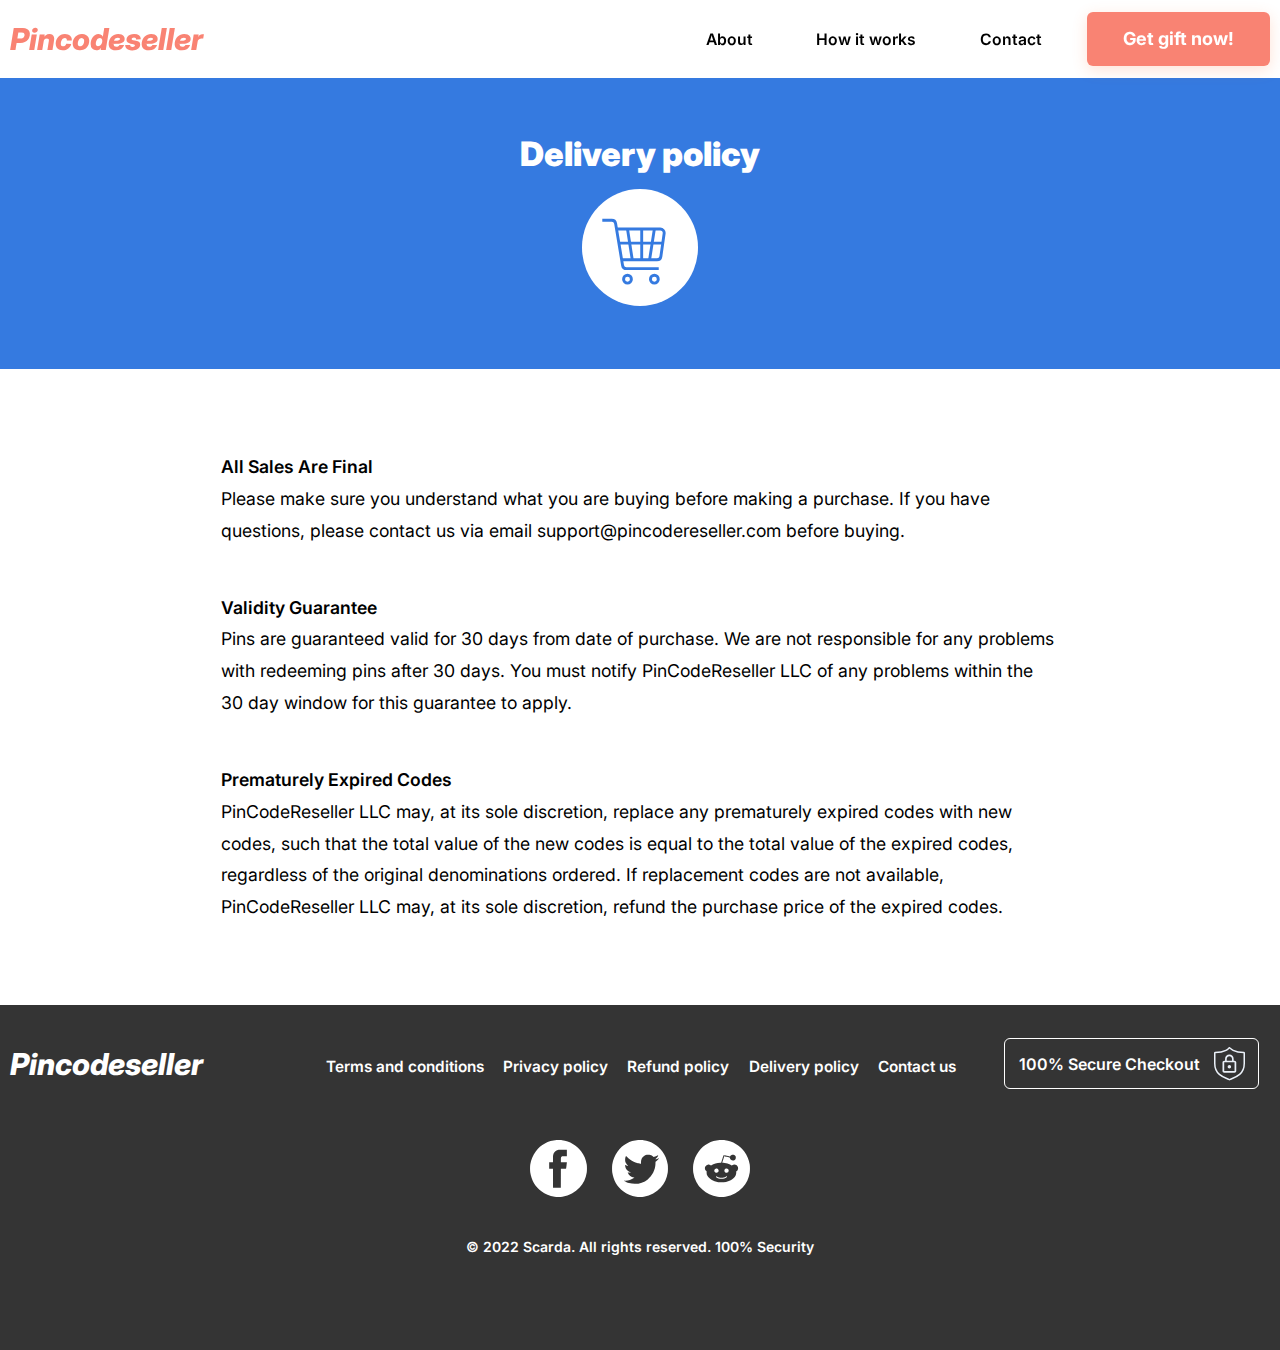
==== delivery.html @ 169a70b7 "Add files via upload" ====
<!DOCTYPE html>
<html lang="en">

<head>
	<title>Delivery policy</title>
	<meta charset="UTF-8">
	<meta name="format-detection" content="telephone=no">
	<!-- <style>body{opacity: 0;}</style> -->
	<link rel="stylesheet" href="css/style.min.css?_v=20230702140931">
	<link rel="shortcut icon" href="favicon.ico">
	<!-- <meta name="robots" content="noindex, nofollow"> -->
	<meta name="viewport" content="width=device-width, initial-scale=1.0">
</head>

<body>
	<div class="wrapper">
		<header class="header">
			<div class="header__container">
				<a href="home.html" class="header__logo logo">Pincodeseller</a>
				<div class="header__menu menu">
					<nav class="menu__body">
						<ul class="menu__list">
							<li class="menu__item"><a href="home.html" class="menu__link" data-goto=".page__about" data-goto-header>About</a></li>
							<li class="menu__item"><a href="home.html" class="menu__link" data-goto=".page__how" data-goto-header>How it works</a></li>
							<li class="menu__item"><a href="home.html" class="menu__link" data-goto=".page__contact" data-goto-header>Contact</a></li>
						</ul>
						<div class="header__open">
							<h1 class="open__title">Buy a VPN and get <br> a complimentary gift code for free!</h1>
							<div class="open__text">All you need to do is follow the link and make a purchase! 100% security guarantee.</div>
							<a href="#" class="open__button button button_green" data-goto=".page__amount">
								Buy
							</a>
						</div>
					</nav>
				</div>
				<div class="header__actions">
					<a href="#" class="header__button button">Get gift now!</a>
					<button type="button" class="menu__icon icon-menu"><span></span></button>
				</div>
			</div>
		</header>
		<main class="page__policy policy">
			<div class="policy__title policy__title_delivery">
				Delivery policy
				<img class="policy__icon" src="img/Policy/delivery.svg" alt="Icon">
			</div>
			<div class="policy__container">
				<div class="policy__content">
					<div class="policy__item item-policy">
						<div class="item-policy__label">
							All Sales Are Final
						</div>
						<p class="item-policy__text">
							Please make sure you understand what you are buying before making a purchase. If you have questions, please contact us via email <a href="mailto:support@pincodereseller.com">support@pincodereseller.com</a> before buying.
						</p>
					</div>
					<div class="policy__item item-policy">
						<div class="item-policy__label">
							Validity Guarantee
						</div>
						<p class="item-policy__text">
							Pins are guaranteed valid for 30 days from date of purchase. We are not responsible for any problems with redeeming pins after 30 days. You must notify PinCodeReseller LLC of any problems within the 30 day window for this guarantee to apply.
						</p>
					</div>
					<div class="policy__item item-policy">
						<div class="item-policy__label">
							Prematurely Expired Codes
						</div>
						<p class="item-policy__text">
							PinCodeReseller LLC may, at its sole discretion, replace any prematurely expired codes with new codes, such that the total value of the new codes is equal to the total value of the expired codes, regardless of the original denominations ordered. If replacement codes are not available, PinCodeReseller LLC may, at its sole discretion, refund the purchase price of the expired codes.
						</p>
					</div>
				</div>
			</div>
		</main>
		<footer class="footer">
			<div class="footer__container">
				<div class="footer__head">
					<a href="home.html" class="footer__logo logo">Pincodeseller</a>
					<div class="footer__menu menu-footer">
						<nav class="menu-footer__body">
							<ul class="menu-footer__list">
								<li class="menu-footer__item"><a href="terms.html" class="menu-footer__link">Terms and conditions</a></li>
								<li class="menu-footer__item"><a href="privacy.html" class="menu-footer__link">Privacy policy</a></li>
								<li class="menu-footer__item"><a href="refund.html" class="menu-footer__link">Refund policy</a></li>
								<li class="menu-footer__item"><a href="delivery.html" class="menu-footer__link">Delivery policy</a></li>
								<li class="menu-footer__item"><a href="home.html" class="menu-footer__link" data-goto=".page__contact">Contact us</a></li>
							</ul>
						</nav>
					</div>
					<div class="footer__button">
						100% Secure Checkout
						<img src="img\icons\\secure.svg" alt="Icon">
					</div>
				</div>
				<div class="footer__social social">
					<a href="#" class="social__item">
						<img src="img/icons/facebook.svg" alt="Icon">
					</a>
					<a href="#" class="social__item">
						<img src="img/icons/twitter.svg" alt="Icon">
					</a>
					<a href="#" class="social__item">
						<img src="img/icons/reddit.svg" alt="Icon">
					</a>
				</div>
				<div class="footer__copy">
					© 2022 Scarda. All rights reserved. 100% Security
				</div>
			</div>
		</footer>
	</div>

	<script src="js/app.min.js?_v=20230702140931"></script>
	<script src="https://www.google.com/recaptcha/api.js?_v=20230702140931" async defer></script>
</body>

</html>
---- css/style.min.css ----
@charset "UTF-8";@import url(https://fonts.googleapis.com/css?family=Inter:regular,500,600,700,800,900&display=swap);@import url(https://fonts.googleapis.com/css?family=Fira+Sans:900&display=swap);*{padding:0;margin:0;border:0}*,:after,:before{-webkit-box-sizing:border-box;box-sizing:border-box}body,html{height:100%;min-width:320px}body{color:#000;line-height:1;font-family:Inter;font-size:1.375rem;-ms-text-size-adjust:100%;-moz-text-size-adjust:100%;-webkit-text-size-adjust:100%;-webkit-font-smoothing:antialiased;-moz-osx-font-smoothing:grayscale}button,input,textarea{font-family:Inter;font-size:inherit;line-height:inherit}button{cursor:pointer;color:inherit;background-color:transparent}a{color:inherit;text-decoration:none}ul li{list-style:none}img{vertical-align:top}h1,h2,h3,h4,h5,h6{font-weight:inherit;font-size:inherit}.lock body{overflow:hidden;-ms-touch-action:none;touch-action:none;-ms-scroll-chaining:none;overscroll-behavior:none}.wrapper{min-height:100%;display:-webkit-box;display:-ms-flexbox;display:flex;-webkit-box-orient:vertical;-webkit-box-direction:normal;-ms-flex-direction:column;flex-direction:column;overflow:hidden}@supports (overflow:clip){.wrapper{overflow:clip}}.wrapper>main{-webkit-box-flex:1;-ms-flex:1 1 auto;flex:1 1 auto}.wrapper>*{min-width:0}[class*=__container]{max-width:91.25rem;margin:0 auto;padding:0 .625rem}.form__error{color:#e92e2e;font-size:.875rem;line-height:150%}.form__success{display:none;height:3.125rem;width:100%;-webkit-box-pack:center;-ms-flex-pack:center;justify-content:center;-webkit-box-align:center;-ms-flex-align:center;align-items:center;color:#3f793a;font-size:1.125rem;font-weight:500;line-height:150%;border:1px solid rgba(32,32,32,.2);background:#dff0d8}.form__fail{display:none;height:3.125rem;width:100%;-webkit-box-pack:center;-ms-flex-pack:center;justify-content:center;-webkit-box-align:center;-ms-flex-align:center;align-items:center;color:#e92e2e;font-size:1.125rem;font-weight:500;line-height:150%;border:1px solid rgba(32,32,32,.2);background:#ffbaba}._form-error .form__fail{display:none}input[type=email],input[type=tel],input[type=text],textarea{-webkit-appearance:none;-moz-appearance:none;appearance:none}.input{font-size:1.125rem;margin-top:.25rem;height:3.125rem;border-radius:0!important;width:100%;display:block;padding:0 20px;border:1px solid #eee}.input._form-focus{border:1px solid #000}.input._form-error{border:1px solid #e92e2e}.input[placeholder]:not([data-placeholder-nohiden])::-webkit-input-placeholder{-webkit-transition:opacity .3s;transition:opacity .3s;color:#8e8b8b;font-size:1.125rem;line-height:150%}.input[placeholder]:not([data-placeholder-nohiden])::-moz-placeholder{-moz-transition:opacity .3s;transition:opacity .3s;color:#8e8b8b;font-size:1.125rem;line-height:150%}.input[placeholder]:not([data-placeholder-nohiden]):-ms-input-placeholder{-ms-transition:opacity .3s;transition:opacity .3s;color:#8e8b8b;font-size:1.125rem;line-height:150%}.input[placeholder]:not([data-placeholder-nohiden])::-ms-input-placeholder{-ms-transition:opacity .3s;transition:opacity .3s;color:#8e8b8b;font-size:1.125rem;line-height:150%}.input[placeholder]:not([data-placeholder-nohiden])::placeholder{-webkit-transition:opacity .3s;transition:opacity .3s;color:#8e8b8b;font-size:1.125rem;line-height:150%}.input[placeholder]:not([data-placeholder-nohiden]):focus::-webkit-input-placeholder{opacity:0}.input[placeholder]:not([data-placeholder-nohiden]):focus::-moz-placeholder{opacity:0}.input[placeholder]:not([data-placeholder-nohiden]):focus:-ms-input-placeholder{opacity:0}.input[placeholder]:not([data-placeholder-nohiden]):focus::-ms-input-placeholder{opacity:0}.input[placeholder]:not([data-placeholder-nohiden]):focus::placeholder{opacity:0}textarea.input{resize:none;padding:0 0}body::after{content:"";background-color:rgba(0,0,0,.5);position:fixed;width:100%;height:100%;top:0;left:0;opacity:0;-webkit-transition:opacity .8s ease 0s;transition:opacity .8s ease 0s;pointer-events:none;z-index:149}.popup-show body::after{opacity:1}.popup{position:fixed;top:0;left:0;bottom:0;right:0;padding:30px 10px;-webkit-transition:visibility .8s ease 0s;transition:visibility .8s ease 0s;visibility:hidden;pointer-events:none}.popup_show{z-index:150;visibility:visible;overflow:auto;pointer-events:auto}.popup_show .popup__content{visibility:visible;-webkit-transform:scale(1);-ms-transform:scale(1);transform:scale(1)}.popup__wrapper{display:-webkit-box;display:-ms-flexbox;display:flex;-webkit-box-orient:vertical;-webkit-box-direction:normal;-ms-flex-direction:column;flex-direction:column;-webkit-box-align:center;-ms-flex-align:center;align-items:center;min-height:100%;-webkit-box-flex:1;-ms-flex:1 1 auto;flex:1 1 auto;width:100%;display:flex;-webkit-box-pack:center;-ms-flex-pack:center;justify-content:center;align-items:center}.popup__content{visibility:hidden;-webkit-transform:scale(0);-ms-transform:scale(0);transform:scale(0);-webkit-transition:-webkit-transform .3s ease 0s;transition:-webkit-transform .3s ease 0s;transition:transform .3s ease 0s;transition:transform .3s ease 0s,-webkit-transform .3s ease 0s;background-color:#eee;padding:20px;width:100%;max-width:900px;border-radius:20px}.lock .popup__content{visibility:visible}[class*=-ibg]{position:relative}[class*=-ibg] img{position:absolute;width:100%;height:100%;top:0;left:0;-o-object-fit:cover;object-fit:cover}[class*=-ibg_contain] img{-o-object-fit:contain;object-fit:contain}.logo{font-style:italic;font-weight:800;padding:.3125rem 0;z-index:41;-webkit-transition:all .3s;transition:all .3s}.button{display:-webkit-inline-box;display:-ms-inline-flexbox;display:inline-flex;color:#fff;font-size:1.125rem;font-weight:700;border-radius:.375rem;background:#f98373;-webkit-box-shadow:0 4px 15px 0 rgba(253,116,56,.2);box-shadow:0 4px 15px 0 rgba(253,116,56,.2);padding:1.125rem 2.25rem;-webkit-transition:all .3s;transition:all .3s}.button:active{background:-webkit-gradient(linear,left bottom,left top,from(rgba(0,0,0,.2)),to(rgba(0,0,0,.2))),#f98373;background:linear-gradient(0deg,rgba(0,0,0,.2) 0,rgba(0,0,0,.2) 100%),#f98373;-webkit-box-shadow:0 4px 15px 0 rgba(253,116,56,.2);box-shadow:0 4px 15px 0 rgba(253,116,56,.2)}.button_green{background:#2e9f25}.button_green:active{background:-webkit-gradient(linear,left bottom,left top,from(rgba(0,0,0,.2)),to(rgba(0,0,0,.2))),#2e9f25;background:linear-gradient(0deg,rgba(0,0,0,.2) 0,rgba(0,0,0,.2) 100%),#2e9f25}.button_white{background:#fff;color:#000}.button_white:active{background:-webkit-gradient(linear,left bottom,left top,from(rgba(0,0,0,.2)),to(rgba(0,0,0,.2))),#fff;background:linear-gradient(0deg,rgba(0,0,0,.2) 0,rgba(0,0,0,.2) 100%),#fff}@-webkit-keyframes jump{0%{-webkit-transform:scale(1);transform:scale(1);-webkit-box-shadow:0 1px 2px rgba(0,0,0,.15);box-shadow:0 1px 2px rgba(0,0,0,.15)}100%{-webkit-transform:scale(1.05);transform:scale(1.05);-webkit-box-shadow:0 5px 25px rgba(0,0,0,.1);box-shadow:0 5px 25px rgba(0,0,0,.1)}}@keyframes jump{0%{-webkit-transform:scale(1);transform:scale(1);-webkit-box-shadow:0 1px 2px rgba(0,0,0,.15);box-shadow:0 1px 2px rgba(0,0,0,.15)}100%{-webkit-transform:scale(1.05);transform:scale(1.05);-webkit-box-shadow:0 5px 25px rgba(0,0,0,.1);box-shadow:0 5px 25px rgba(0,0,0,.1)}}.title{text-align:center;font-weight:900;line-height:125%}.text{line-height:150%}.header{position:fixed;top:0;left:0;width:100%;background-color:#fff;z-index:40}.header__open{display:none;background:#e9eff7;margin:0 -1.25rem;text-align:center;padding:1.25rem 1.875rem 2.5rem 1.875rem}.menu-open .header__open{display:block}.open__title{text-shadow:0 4px 4px rgba(0,0,0,.25);font-weight:900;line-height:125%}.header__container{position:relative;display:-webkit-box;display:-ms-flexbox;display:flex;-webkit-box-align:center;-ms-flex-align:center;align-items:center;height:100%}.header__logo{color:#f98373;-webkit-transition:all .3s;transition:all .3s}.menu-open .header__logo{text-align:center;opacity:1;position:fixed;width:100%;margin-left:-.625rem}.header__menu{-webkit-box-flex:1;-ms-flex:1 1 auto;flex:1 1 auto}.header__actions{display:-webkit-box;display:-ms-flexbox;display:flex;-webkit-box-orient:horizontal;-webkit-box-direction:normal;-ms-flex-direction:row;flex-direction:row;gap:.9375rem;-webkit-box-align:center;-ms-flex-align:center;align-items:center}.menu__list{margin-bottom:auto;display:-webkit-box;display:-ms-flexbox;display:flex;-ms-flex-wrap:wrap;flex-wrap:wrap;-webkit-box-orient:horizontal;-webkit-box-direction:normal;-ms-flex-direction:row;flex-direction:row;-webkit-box-pack:end;-ms-flex-pack:end;justify-content:flex-end;z-index:120}.menu-open .menu__list{padding-bottom:1.875rem}.menu__link{font-weight:600}.header__button{-webkit-animation:blink 1.5s ease-out infinite;animation:blink 1.5s ease-out infinite}@-webkit-keyframes blink{0%{opacity:1}30%{opacity:.8}100%{opacity:1}}@keyframes blink{0%{opacity:1}30%{opacity:.8}100%{opacity:1}}.open__text{margin:1.25rem 0;font-size:1rem;line-height:180%}.icon-menu{display:none}.footer{background:#343434}.footer__container{display:-webkit-box;display:-ms-flexbox;display:flex;-webkit-box-align:center;-ms-flex-align:center;align-items:center;-webkit-box-orient:vertical;-webkit-box-direction:normal;-ms-flex-direction:column;flex-direction:column;padding-top:2.0625rem}.footer__head{display:-webkit-box;display:-ms-flexbox;display:flex;width:100%}.footer__menu{-webkit-box-flex:1;-ms-flex:1 1 auto;flex:1 1 auto;display:-webkit-box;display:-ms-flexbox;display:flex;-webkit-box-pack:end;-ms-flex-pack:end;justify-content:flex-end;-webkit-box-align:center;-ms-flex-align:center;align-items:center}.footer__button{border-radius:.375rem;border:1px solid #fff;color:#fff;font-size:1rem;font-weight:600;width:255px;height:51px;display:-webkit-box;display:-ms-flexbox;display:flex;-webkit-box-align:center;-ms-flex-align:center;align-items:center;-webkit-box-pack:center;-ms-flex-pack:center;justify-content:center;gap:.875rem}.footer__copy{color:#fff;font-size:.875rem;font-weight:600;text-align:center;line-height:120%}.footer__logo{color:#fff;font-size:1.625rem;margin:auto 0;-webkit-transition:all .3s;transition:all .3s}.menu-footer__list{display:-webkit-box;display:-ms-flexbox;display:flex;-webkit-box-orient:horizontal;-webkit-box-direction:normal;-ms-flex-direction:row;flex-direction:row;-ms-flex-wrap:wrap;flex-wrap:wrap;-webkit-box-pack:center;-ms-flex-pack:center;justify-content:center}.menu-footer__item{position:relative;z-index:1}.menu-footer__link{color:#fff;font-weight:600;-webkit-transition:all .5s;transition:all .5s}.menu-footer__link::after{-webkit-transition:all .3s;transition:all .3s;content:"";bottom:-2px;left:0;width:100%;position:absolute;height:.09375rem;background-color:#fff;opacity:0}.menu-footer__link:active{color:#f98373}.menu-footer__link:active::after{background-color:#f98373}.social{display:-webkit-box;display:-ms-flexbox;display:flex;gap:1.5625rem}.social__item{-webkit-transition:all .3s;transition:all .3s}.social__item img{width:100%}.buy{overflow:hidden}.buy__container{display:-webkit-box;display:-ms-flexbox;display:flex;-webkit-box-pack:justify;-ms-flex-pack:justify;justify-content:space-between;padding-bottom:4.25rem;position:relative}.buy__container::after{content:"";position:absolute;border-radius:50%;background:#357ae0;right:-10.125rem;z-index:-1}.buy__content{padding-top:1.375rem;-webkit-box-flex:0;-ms-flex:0 1 36%;flex:0 1 36%}.buy__title{text-shadow:0 4px 4px rgba(0,0,0,.25);font-weight:900;line-height:125%;opacity:0;-webkit-transition:all .6s .2s;transition:all .6s .2s;-webkit-transform:translate(0,-1.875rem);-ms-transform:translate(0,-1.875rem);transform:translate(0,-1.875rem)}.buy__title._watcher-view{opacity:1;-webkit-transform:translate(0,0);-ms-transform:translate(0,0);transform:translate(0,0)}.buy__text{margin:2.1875rem 0;line-height:180%;opacity:0;-webkit-transition:all .6s .35s;transition:all .6s .35s;-webkit-transform:translate(0,-1.875rem);-ms-transform:translate(0,-1.875rem);transform:translate(0,-1.875rem)}.buy__text._watcher-view{opacity:1;-webkit-transform:translate(0,0);-ms-transform:translate(0,0);transform:translate(0,0)}.buy__button{cursor:pointer;-webkit-animation:.5s jump ease infinite alternate;animation:.5s jump ease infinite alternate;opacity:0;-webkit-transition:all .6s .6s,background-color .3s;transition:all .6s .6s,background-color .3s;-webkit-transform:translate(5rem,0);-ms-transform:translate(5rem,0);transform:translate(5rem,0)}.buy__button._watcher-view{opacity:1;-webkit-transform:translate(0,0);-ms-transform:translate(0,0);transform:translate(0,0)}.buy__image{max-width:47%;opacity:0;-webkit-transition:all .8s;transition:all .8s;-webkit-transform:translate(1.875rem,0);-ms-transform:translate(1.875rem,0);transform:translate(1.875rem,0)}.buy__image img{width:100%}.buy__image._watcher-view{opacity:1;-webkit-transform:translate(0,0);-ms-transform:translate(0,0);transform:translate(0,0)}.gift__button{margin-top:2.8125rem;-webkit-animation:blink 1.5s ease-out infinite;animation:blink 1.5s ease-out infinite}@keyframes blink{0%{opacity:1}30%{opacity:.8}100%{opacity:1}}.about__container{text-align:center;position:relative}.about__tecstures{position:absolute;width:100%;height:21.625rem;top:2.875rem;left:0;z-index:-1}.about__tecstures img{width:100%}.about__title{opacity:0;-webkit-transition:all .6s 0s;transition:all .6s 0s;-webkit-transform:translate(0,1.875rem);-ms-transform:translate(0,1.875rem);transform:translate(0,1.875rem)}.about__title._watcher-view{opacity:1;-webkit-transform:translate(0,0);-ms-transform:translate(0,0);transform:translate(0,0)}.about__text{line-height:180%;max-width:55%;margin:0 auto;margin-top:1.25rem;opacity:0;-webkit-transition:all .6s .2s;transition:all .6s .2s;-webkit-transform:translate(0,1.875rem);-ms-transform:translate(0,1.875rem);transform:translate(0,1.875rem)}.about__text._watcher-view{opacity:1;-webkit-transform:translate(0,0);-ms-transform:translate(0,0);transform:translate(0,0)}.about__items{display:-webkit-box;display:-ms-flexbox;display:flex;-webkit-box-pack:center;-ms-flex-pack:center;justify-content:center}.about__button{-webkit-animation:.5s jump ease infinite alternate;animation:.5s jump ease infinite alternate;opacity:0;-webkit-transition:all .6s 1.15s,background-color .3s;transition:all .6s 1.15s,background-color .3s;-webkit-transform:translate(1.875rem,0);-ms-transform:translate(1.875rem,0);transform:translate(1.875rem,0)}.about__button._watcher-view{opacity:1;-webkit-transform:translate(0,0);-ms-transform:translate(0,0);transform:translate(0,0)}.about__icon{height:100%;position:relative;opacity:0;-webkit-transition:all .6s .35s;transition:all .6s .35s;-webkit-transform:translate(0,1.875rem);-ms-transform:translate(0,1.875rem);transform:translate(0,1.875rem)}.about__icon img{position:absolute;width:100%;top:5.375rem;left:0}.about__icon._watcher-view{opacity:1;-webkit-transform:translate(0,0);-ms-transform:translate(0,0);transform:translate(0,0)}.about .about__icon_2{opacity:0;-webkit-transition:all .6s .85s;transition:all .6s .85s;-webkit-transform:translate(0,1.875rem);-ms-transform:translate(0,1.875rem);transform:translate(0,1.875rem)}.about .about__icon_2 img{top:6.375rem}.about .about__icon_2._watcher-view{opacity:1;-webkit-transform:translate(0,0);-ms-transform:translate(0,0);transform:translate(0,0)}.item-about__image{width:71%;margin:0 auto}.item-about__image img{width:100%}.item-about_1{opacity:0;-webkit-transition:all 1.1s .2s;transition:all 1.1s .2s;-webkit-transform:translate(0,1.875rem);-ms-transform:translate(0,1.875rem);transform:translate(0,1.875rem)}.item-about_1._watcher-view{opacity:1;-webkit-transform:translate(0,0);-ms-transform:translate(0,0);transform:translate(0,0)}.item-about_2{opacity:0;-webkit-transition:all 1.1s .6s;transition:all 1.1s .6s;-webkit-transform:translate(0,1.875rem);-ms-transform:translate(0,1.875rem);transform:translate(0,1.875rem)}.item-about_2._watcher-view{opacity:1;-webkit-transform:translate(0,0);-ms-transform:translate(0,0);transform:translate(0,0)}.item-about_3{opacity:0;-webkit-transition:all 1.1s 1s;transition:all 1.1s 1s;-webkit-transform:translate(0,1.875rem);-ms-transform:translate(0,1.875rem);transform:translate(0,1.875rem)}.item-about_3._watcher-view{opacity:1;-webkit-transform:translate(0,0);-ms-transform:translate(0,0);transform:translate(0,0)}.icon-about__title{font-weight:600;line-height:150%;margin-bottom:.3125rem}.how__title{opacity:0;-webkit-transition:all .6s 0s;transition:all .6s 0s;-webkit-transform:translate(0,1.875rem);-ms-transform:translate(0,1.875rem);transform:translate(0,1.875rem)}.how__title._watcher-view{opacity:1;-webkit-transform:translate(0,0);-ms-transform:translate(0,0);transform:translate(0,0)}.how__items{padding:0 2.5rem 0 3.75rem;display:-ms-grid;display:grid;-webkit-box-pack:center;-ms-flex-pack:center;justify-content:center;-ms-grid-columns:minmax(auto,27.0625rem) minmax(auto,27.0625rem);grid-template-columns:minmax(auto,27.0625rem) minmax(auto,27.0625rem)}.how__item{display:-webkit-inline-box;display:-ms-inline-flexbox;display:inline-flex;-webkit-box-orient:vertical;-webkit-box-direction:normal;-ms-flex-direction:column;flex-direction:column}.item-how:nth-child(1){opacity:0;-webkit-transition:all .8s .2s;transition:all .8s .2s;-webkit-transform:translate(0,1.875rem);-ms-transform:translate(0,1.875rem);transform:translate(0,1.875rem)}.item-how:nth-child(1)._watcher-view{opacity:1;-webkit-transform:translate(0,0);-ms-transform:translate(0,0);transform:translate(0,0)}.item-how:nth-child(2){opacity:0;-webkit-transition:all .8s .45s;transition:all .8s .45s;-webkit-transform:translate(0,1.875rem);-ms-transform:translate(0,1.875rem);transform:translate(0,1.875rem)}.item-how:nth-child(2)._watcher-view{opacity:1;-webkit-transform:translate(0,0);-ms-transform:translate(0,0);transform:translate(0,0)}.item-how:nth-child(3){opacity:0;-webkit-transition:all .8s .65s;transition:all .8s .65s;-webkit-transform:translate(0,1.875rem);-ms-transform:translate(0,1.875rem);transform:translate(0,1.875rem)}.item-how:nth-child(3)._watcher-view{opacity:1;-webkit-transform:translate(0,0);-ms-transform:translate(0,0);transform:translate(0,0)}.item-how:nth-child(4){opacity:0;-webkit-transition:all .8s .9s;transition:all .8s .9s;-webkit-transform:translate(0,1.875rem);-ms-transform:translate(0,1.875rem);transform:translate(0,1.875rem)}.item-how:nth-child(4)._watcher-view{opacity:1;-webkit-transform:translate(0,0);-ms-transform:translate(0,0);transform:translate(0,0)}.item-how{position:relative}.item-how__title{font-weight:600;line-height:150%}.item-how__text{line-height:180%}.item-how__number{color:#fff;font-family:Fira Sans;font-weight:900;line-height:150%;display:-webkit-box;display:-ms-flexbox;display:flex;-webkit-box-align:center;-ms-flex-align:center;align-items:center;-webkit-box-pack:center;-ms-flex-pack:center;justify-content:center;position:absolute;top:-.5rem;left:-3.4375rem;border-radius:50%;background:#357ae0;-webkit-box-shadow:0 4px 15px 0 rgba(53,122,224,.6);box-shadow:0 4px 15px 0 rgba(53,122,224,.6)}.amount__title{opacity:0;-webkit-transition:all .6s 0s;transition:all .6s 0s;-webkit-transform:translate(0,1.875rem);-ms-transform:translate(0,1.875rem);transform:translate(0,1.875rem)}.amount__title._watcher-view{opacity:1;-webkit-transform:translate(0,0);-ms-transform:translate(0,0);transform:translate(0,0)}.amount__items{display:-webkit-box;display:-ms-flexbox;display:flex;min-width:47.8125rem;padding-bottom:1.25rem}.item-amount>*{-webkit-transition:all .35s;transition:all .35s}.item-amount{cursor:pointer;border-radius:.375rem;background:#e9eff7;position:relative;overflow:hidden;padding:2.75rem 3.1875rem;display:-webkit-box;display:-ms-flexbox;display:flex;-webkit-box-orient:vertical;-webkit-box-direction:normal;-ms-flex-direction:column;flex-direction:column;-webkit-box-align:center;-ms-flex-align:center;align-items:center;-webkit-transition:all .4s;transition:all .4s}.item-amount__gift{position:absolute;-webkit-transform:rotate(45deg);-ms-transform:rotate(45deg);transform:rotate(45deg);top:.875rem;right:-2.5rem;background:#357ae0;-webkit-box-shadow:0 4px 15px 0 rgba(1,71,255,.2);box-shadow:0 4px 15px 0 rgba(1,71,255,.2);width:9rem;height:1.875rem;text-align:center;color:#fff;font-size:1rem;font-weight:900;padding:auto 0;line-height:1.8125rem}.item-amount__price{color:#000;text-align:center;font-size:40px;font-family:Inter;font-style:normal;font-weight:700;line-height:30.5px}.item-amount__text{color:#000;text-align:center;font-size:1rem;line-height:150%}.contact{background-position:cover}.contact__container{position:relative;overflow:visible}.contact__tecsture{position:absolute;width:31.357143%;height:21.625rem;right:-2.9375rem;z-index:-1}.contact__tecsture img{width:100%}.contact__wrapper{max-width:46.5rem;margin:0 auto}.contact__text{line-height:180%;text-align:center;margin-top:1.25rem}.contact__text a{text-decoration:underline}.form{padding:0 2.125rem}.form__items{display:-ms-grid;display:grid;-ms-grid-columns:1fr 1fr;grid-template-columns:1fr 1fr;margin-bottom:.625rem}.form__bottom{display:-webkit-box;display:-ms-flexbox;display:flex;-webkit-box-pack:justify;-ms-flex-pack:justify;justify-content:space-between;-webkit-box-align:end;-ms-flex-align:end;align-items:flex-end;margin-bottom:1.875rem}.policy__container{padding:0 .625rem}.policy__title{background:#3eb572;display:-webkit-box;display:-ms-flexbox;display:flex;-webkit-box-orient:vertical;-webkit-box-direction:normal;-ms-flex-direction:column;flex-direction:column;-webkit-box-align:center;-ms-flex-align:center;align-items:center;color:#fff;font-weight:900;line-height:125%}.policy__title_terms{background:#9462bc}.policy__title_privacy{background:#d46f63}.policy__title_delivery{background:#357ae0}.policy__content{max-width:66.478873%;margin:0 auto;line-height:180%;display:-webkit-box;display:-ms-flexbox;display:flex;-webkit-box-orient:vertical;-webkit-box-direction:normal;-ms-flex-direction:column;flex-direction:column;gap:2.8125rem}.item-policy__label{font-weight:600}.success{display:-webkit-box;display:-ms-flexbox;display:flex;-webkit-box-orient:vertical;-webkit-box-direction:normal;-ms-flex-direction:column;flex-direction:column}.success__header{position:fixed;top:0;left:0;width:100%;background:#357ae0;color:#fff;font-style:italic;font-weight:800;display:-webkit-box;display:-ms-flexbox;display:flex;-webkit-box-align:center;-ms-flex-align:center;align-items:center;-webkit-box-pack:center;-ms-flex-pack:center;justify-content:center}.success__container{display:-webkit-box;display:-ms-flexbox;display:flex;-webkit-box-orient:vertical;-webkit-box-direction:normal;-ms-flex-direction:column;flex-direction:column;-webkit-box-align:center;-ms-flex-align:center;align-items:center;text-align:center;-webkit-box-flex:1;-ms-flex:1 1 auto;flex:1 1 auto}.success__title{font-size:2rem;font-weight:800;line-height:125%}.success__label{margin-top:.375rem;color:#7b7d80;font-size:1.125rem;font-weight:500;line-height:180%}.success__pin{text-align:center}.success__text{max-width:50%;font-size:1.125rem;line-height:180%;display:-webkit-box;display:-ms-flexbox;display:flex;-webkit-box-orient:vertical;-webkit-box-direction:normal;-ms-flex-direction:column;flex-direction:column;gap:1.875rem;margin-bottom:1.875rem}.success__footer{padding-bottom:3.4375rem;display:-webkit-box;display:-ms-flexbox;display:flex;-ms-flex-wrap:wrap;flex-wrap:wrap;gap:.3125rem;-webkit-box-align:center;-ms-flex-align:center;align-items:center;-webkit-box-pack:center;-ms-flex-pack:center;justify-content:center}.success__footer span{color:#616161;text-align:center;font-size:.75rem}.footer__link{color:#616161;text-align:center;font-size:.75rem}.pin__number{margin-top:1.25rem;width:27.4375rem;background:#eee;height:3.3125rem;font-size:1.1875rem;font-weight:800;display:-webkit-box;display:-ms-flexbox;display:flex;-webkit-box-align:center;-ms-flex-align:center;align-items:center;-webkit-box-pack:center;-ms-flex-pack:center;justify-content:center}.pin__amount{margin-top:1.25rem;font-size:1.1875rem}@media (min-width:41.875em){.how__item{border-radius:1.25rem;border:1px solid #357ae0;background:#fff;-webkit-box-shadow:0 4px 15px 0 rgba(1,71,255,.2);box-shadow:0 4px 15px 0 rgba(1,71,255,.2);padding:1.25rem 2.625rem 1.875rem 4.375rem}.item-how__text{max-width:20rem}}@media (min-width:47.99875em){.menu__link{background-image:-webkit-gradient(linear,left top,right top,from(#f98373),color-stop(50%,#f98373),color-stop(50%,#000));background-image:linear-gradient(to right,#f98373,#f98373 50%,#000 50%);background-size:200% 100%;background-position:-100%;display:inline-block;padding:5px 0;position:relative;-webkit-background-clip:text;-webkit-text-fill-color:transparent;-webkit-transition:all .3s ease-in-out;transition:all .3s ease-in-out}.menu__link:before{content:"";background:#f98373;display:block;position:absolute;bottom:-2px;left:0;width:0;height:2px;-webkit-transition:all .3s ease-in-out;transition:all .3s ease-in-out}.menu__link:hover{background-position:0}.menu__link:hover::before{width:100%}.gift__button{display:none;margin-top:4.25rem}.amount__item:nth-child(1){opacity:0;-webkit-transition:opacity .6s 1s,-webkit-transform .6s 1s;transition:opacity .6s 1s,-webkit-transform .6s 1s;transition:opacity .6s 1s,transform .6s 1s;transition:opacity .6s 1s,transform .6s 1s,-webkit-transform .6s 1s;-webkit-transform:translate(0,1.875rem);-ms-transform:translate(0,1.875rem);transform:translate(0,1.875rem)}.amount__item:nth-child(1)._watcher-view{opacity:1;-webkit-transform:translate(0,0);-ms-transform:translate(0,0);transform:translate(0,0)}.amount__item:nth-child(2){opacity:0;-webkit-transition:opacity .6s .75s,-webkit-transform .6s .75s;transition:opacity .6s .75s,-webkit-transform .6s .75s;transition:opacity .6s .75s,transform .6s .75s;transition:opacity .6s .75s,transform .6s .75s,-webkit-transform .6s .75s;-webkit-transform:translate(0,1.875rem);-ms-transform:translate(0,1.875rem);transform:translate(0,1.875rem)}.amount__item:nth-child(2)._watcher-view{opacity:1;-webkit-transform:translate(0,0);-ms-transform:translate(0,0);transform:translate(0,0)}.amount__item:nth-child(3){opacity:0;-webkit-transition:opacity .6s .5s,-webkit-transform .6s .5s;transition:opacity .6s .5s,-webkit-transform .6s .5s;transition:opacity .6s .5s,transform .6s .5s;transition:opacity .6s .5s,transform .6s .5s,-webkit-transform .6s .5s;-webkit-transform:translate(0,1.875rem);-ms-transform:translate(0,1.875rem);transform:translate(0,1.875rem)}.amount__item:nth-child(3)._watcher-view{opacity:1;-webkit-transform:translate(0,0);-ms-transform:translate(0,0);transform:translate(0,0)}.amount__item:nth-child(4){opacity:0;-webkit-transition:opacity .6s .25s,-webkit-transform .6s .25s;transition:opacity .6s .25s,-webkit-transform .6s .25s;transition:opacity .6s .25s,transform .6s .25s;transition:opacity .6s .25s,transform .6s .25s,-webkit-transform .6s .25s;-webkit-transform:translate(0,1.875rem);-ms-transform:translate(0,1.875rem);transform:translate(0,1.875rem)}.amount__item:nth-child(4)._watcher-view{opacity:1;-webkit-transform:translate(0,0);-ms-transform:translate(0,0);transform:translate(0,0)}}@media (min-width:87.5em){.buy__container::after{width:53rem}.buy__container::after{height:53rem}.buy__container::after{top:-3.3125rem}.buy__content{padding-left:4.4375rem}.buy__image{margin-right:1.9375rem}.about__items{gap:1.5625rem}.about__icon{width:5.4375rem}.item-about{width:22.1875rem}.icon-about__title{font-size:1.75rem}.icon-about__text{font-size:1.375rem}.how__items{-webkit-column-gap:9.25rem;-moz-column-gap:9.25rem;column-gap:9.25rem}.item-how{min-height:10.375rem}}@media (min-width:91.25em){textarea.input{height:10.25rem}.logo{font-size:2rem}.title{font-size:2.1875rem}.text{font-size:1.375rem}.header{height:5.3125rem}.open__title{font-size:2.1875rem}.menu__list{gap:4.375rem}.footer__container{padding-bottom:6.5625rem}.menu-footer__list{gap:1.25rem}.menu-footer__link{font-size:1rem}.social{margin-top:3.4375rem}.social{margin-bottom:2.75rem}.social__item{width:3.75rem}.buy__container{padding-top:9.8125rem}.buy__title{font-size:2.1875rem}.buy__text{font-size:1.375rem}.about__container{padding-top:5.5625rem}.about__container{padding-bottom:6.375rem}.about__items{margin-top:3.5625rem}.about__button{margin-top:3.75rem}.icon-about__title{margin-top:2.0625rem}.how__container{padding-top:5.9375rem}.how__container{padding-bottom:5.625rem}.how__items{margin-top:3.5625rem}.how__items{row-gap:2.75rem}.item-how__title{font-size:1.75rem}.item-how__text{margin-top:.625rem}.item-how__text{font-size:1.125rem}.item-how__number{font-size:2.875rem}.item-how__number{width:5.375rem}.item-how__number{height:5.375rem}.amount{padding-top:5.625rem}.amount{padding-bottom:4.8125rem}.amount__items{margin-top:3.75rem}.amount__items{-webkit-column-gap:3.0625rem;-moz-column-gap:3.0625rem;column-gap:3.0625rem}.item-amount__text{margin-top:1rem}.item-amount__button{margin-top:1rem}.contact__container{padding-top:5.625rem}.contact__container{padding-bottom:2.6875rem}.contact__tecsture{top:3.4375rem}.contact__text{font-size:1.375rem}.contact__form{margin-top:1.875rem}.form__items{-webkit-column-gap:3.125rem;-moz-column-gap:3.125rem;column-gap:3.125rem}.form__label{font-size:1.125rem}.form__textarea{margin-top:2.0625rem}.form__textarea{margin-bottom:1.875rem}.policy__title{padding-top:8.8125rem}.policy__title{padding-bottom:4.125rem}.policy__title{gap:.8125rem}.policy__title{font-size:2.1875rem}.policy__icon{width:7.5rem}.policy__content{padding-top:5.625rem}.policy__content{padding-bottom:5.625rem}.policy__content{font-size:1.125rem}.success__header{height:6.25rem}.success__header{font-size:2rem}.success__container{padding-top:10.3125rem}.success__icon{width:6.25rem}.success__title{margin-top:1.4375rem}.success__pin{margin-top:2.5rem}.success__text{margin-top:3.125rem}}@media (min-width:90em){.menu__link{font-size:1rem}.header__button{margin-left:3.3125rem}.footer__button{margin-left:5.375rem}.footer__button{margin-right:1.75rem}}@media (max-width:75em){.buy__image{max-width:53%}}@media (max-width:48em){.menu__link{font-size:.9375rem}.header__button{margin-left:1.25rem}.buy__container::after{width:37.5rem}.buy__container::after{height:37.5rem}.buy__container::after{top:.0000000625rem}.buy__content{padding-left:.0000000625rem}.buy__image{margin-right:.0000000625rem}.about__items{gap:.0625rem}.about__icon{width:3.125rem}.how__items{-webkit-column-gap:3.125rem;-moz-column-gap:3.125rem;column-gap:3.125rem}}@media (max-width:30em){.item-about{width:9.375rem}.icon-about__title{font-size:1.25rem}.icon-about__text{font-size:1rem}}@media (max-width:25em){.menu__body{padding-top:4.1875rem}.item-amount._watcher-view{background:#357ae0}.item-amount._watcher-view .item-amount__price{color:#fff}.item-amount._watcher-view .item-amount__text{color:#fff}.item-amount._watcher-view .item-amount__button{color:#000;background:#fff}.item-amount._watcher-view .item-amount__button:active{background:-webkit-gradient(linear,left bottom,left top,from(rgba(0,0,0,.2)),to(rgba(0,0,0,.2))),#fff;background:linear-gradient(0deg,rgba(0,0,0,.2) 0,rgba(0,0,0,.2) 100%),#fff}.item-amount._watcher-view .item-amount__gift{color:#000;background:#fff}}@media (max-width:25em) and (any-hover:hover){.item-amount._watcher-view .item-amount__button:hover{-webkit-box-shadow:0 4px 15px 0 rgba(0,0,0,.4);box-shadow:0 4px 15px 0 rgba(0,0,0,.4)}}@media (max-width:20em){textarea.input{height:7.8125rem}.logo{font-size:1.25rem}.title{font-size:1.625rem}.text{font-size:1rem}.header{height:2.5rem}.open__title{font-size:1.625rem}.menu__list{gap:1.8125rem}.footer__container{padding-bottom:2.5rem}.menu-footer__list{gap:.9375rem}.menu-footer__link{font-size:.75rem}.social{margin-top:1.875rem}.social{margin-bottom:1.875rem}.social__item{width:2.5rem}.buy__container{padding-top:.0000000625rem}.buy__title{font-size:1.625rem}.buy__text{font-size:1rem}.about__container{padding-top:2.5rem}.about__container{padding-bottom:2.5rem}.about__items{margin-top:1.25rem}.about__button{margin-top:1.875rem}.icon-about__title{margin-top:1.25rem}.how__container{padding-top:2.5rem}.how__container{padding-bottom:2.5rem}.how__items{margin-top:1.25rem}.how__items{row-gap:1.25rem}.item-how__title{font-size:1.25rem}.item-how__text{margin-top:.0000000625rem}.item-how__text{font-size:1rem}.item-how__number{font-size:2.25rem}.item-how__number{width:3.5rem}.item-how__number{height:3.5rem}.amount{padding-top:2.5rem}.amount{padding-bottom:1.25rem}.amount__items{margin-top:1.25rem}.amount__items{-webkit-column-gap:.9375rem;-moz-column-gap:.9375rem;column-gap:.9375rem}.item-amount__text{margin-top:1.25rem}.item-amount__button{margin-top:2.9375rem}.contact__container{padding-top:2.5rem}.contact__container{padding-bottom:2.5rem}.contact__tecsture{top:.0000000625rem}.contact__text{font-size:1rem}.contact__form{margin-top:1.25rem}.form__items{-webkit-column-gap:.9375rem;-moz-column-gap:.9375rem;column-gap:.9375rem}.form__label{font-size:1rem}.form__textarea{margin-top:1.6875rem}.form__textarea{margin-bottom:1.25rem}.policy__title{padding-top:5.625rem}.policy__title{padding-bottom:2.9375rem}.policy__title{gap:1.3125rem}.policy__title{font-size:1.625rem}.policy__icon{width:6.25rem}.policy__content{padding-top:2.5rem}.policy__content{padding-bottom:2.5rem}.policy__content{font-size:1rem}.success__header{height:3.75rem}.success__header{font-size:1.75rem}.success__container{padding-top:5.625rem}.success__icon{width:5.4375rem}.success__title{margin-top:1.875rem}.success__pin{margin-top:1.875rem}.success__text{margin-top:1.875rem}}@media (max-width:73.75em){.footer__head{-webkit-box-orient:vertical;-webkit-box-direction:normal;-ms-flex-direction:column;flex-direction:column;-webkit-box-align:center;-ms-flex-align:center;align-items:center;gap:2.5rem}.footer__button{margin-left:1.5625rem}.footer__button{margin-right:.0000000625rem}}@media (max-width:73.75em) and (max-width:61.99875em){.footer__head{gap:1.875rem}}@media (max-width:61.99875em){.header__button{padding:.875rem 1.875rem}.buy__container{padding-bottom:2.5rem}.buy__text{margin-top:1.5625rem}.buy__image{max-width:57%;margin-top:1.25rem}.about__items{-webkit-box-pack:justify;-ms-flex-pack:justify;justify-content:space-between}.about__icon img{top:3.4375rem}.about .about__icon_2 img{top:4.375rem}.how__item{padding:.9375rem 1.875rem 1.25rem 3.125rem}.item-how__number{left:-2.1875rem;top:-1.125rem}.item-amount{padding:2.5rem 1.875rem}}@media (max-width:52.5em){.item-amount__gift{height:2.8125rem;top:-.375rem;right:-3.6875rem;display:-webkit-box;display:-ms-flexbox;display:flex;-webkit-box-orient:vertical;-webkit-box-direction:normal;-ms-flex-direction:column;flex-direction:column;-webkit-box-pack:end;-ms-flex-pack:end;justify-content:flex-end}}@media (max-width:47.99875em){.menu__body{display:-webkit-box;display:-ms-flexbox;display:flex;-webkit-box-orient:vertical;-webkit-box-direction:normal;-ms-flex-direction:column;flex-direction:column;-webkit-transition:all .4s;transition:all .4s;overflow:auto;position:fixed;width:100%;height:100%;top:0;left:-100%;z-index:40;background-color:#fff;padding:5rem .9375rem 0 .9375rem}.menu__body::after{content:"";position:fixed;top:0;left:-100%;width:100%;background-color:#fff;z-index:41}.menu-open .menu__body{left:0}.menu-open .menu__body::after{left:0}.menu__list{-webkit-box-orient:vertical;-webkit-box-direction:normal;-ms-flex-direction:column;flex-direction:column;-webkit-box-align:center;-ms-flex-align:center;align-items:center}.menu__link{padding:.8125rem 3.875rem .9375rem 3.875rem}.menu__link._navigator-active{background:#2e9f25;color:#fff}.header__button{display:none}.header__button{padding:.625rem 1.5625rem}.icon-menu{display:block;position:relative;width:2.0625rem;height:1.25rem;z-index:45}.icon-menu span,.icon-menu::after,.icon-menu::before{content:"";-webkit-transition:all .3s ease 0s;transition:all .3s ease 0s;right:0;position:absolute;width:100%;height:.25rem;background-color:#000}.icon-menu::before{top:0}.icon-menu::after{bottom:0}.icon-menu span{top:calc(50% - .125rem)}.menu-open .icon-menu span{width:0}.menu-open .icon-menu::after,.menu-open .icon-menu::before{height:.1875rem}.menu-open .icon-menu::before{top:calc(50% - .1875rem);-webkit-transform:rotate(-45deg);-ms-transform:rotate(-45deg);transform:rotate(-45deg)}.menu-open .icon-menu::after{bottom:calc(50% - 0rem);-webkit-transform:rotate(45deg);-ms-transform:rotate(45deg);transform:rotate(45deg)}.footer__container{padding-top:2.5rem}.footer__logo{display:none}.buy__container{padding-bottom:0}.buy__container{-webkit-box-orient:vertical;-webkit-box-direction:reverse;-ms-flex-direction:column-reverse;flex-direction:column-reverse;padding-left:0;padding-right:0}.buy__container::after{display:none}.buy__content{text-align:center;background:#e9eff7;margin:0 -1.25rem;padding:2.125rem 1.875rem 2.5rem 1.875rem}.buy__image img{margin-top:1.4375rem}.buy__image{max-width:100%;background:#357ae0;text-align:center;padding:0 1.25rem;padding-bottom:1.4375rem}.about__text{max-width:100%}.about__icon img{top:2.3125rem}.about .about__icon_2 img{top:2.8125rem}.amount__container{overflow:scroll}.amount__items{width:100%;margin:0 auto;overflow:scroll}.amount__items{opacity:0;-webkit-transition:opacity .6s .2s,-webkit-transform .6s .2s;transition:opacity .6s .2s,-webkit-transform .6s .2s;transition:opacity .6s .2s,transform .6s .2s;transition:opacity .6s .2s,transform .6s .2s,-webkit-transform .6s .2s;-webkit-transform:translate(0,1.875rem);-ms-transform:translate(0,1.875rem);transform:translate(0,1.875rem)}.amount__items._watcher-view{opacity:1;-webkit-transform:translate(0,0);-ms-transform:translate(0,0);transform:translate(0,0)}.item-amount{padding:2.5rem .625rem}.contact{background:#ebf1f9}.form{padding:0}.policy__content{max-width:100%;background:url("../img/bg 14.svg")}.success__text{max-width:100%}}@media (max-width:47.99875em) and (any-hover:none){.icon-menu{cursor:default}}@media (max-width:41.875em){.how{background-color:#ebf1f9;-webkit-box-shadow:0 4px 4px 0 rgba(0,0,0,.25);box-shadow:0 4px 4px 0 rgba(0,0,0,.25)}.how__title{text-shadow:0 4px 4px rgba(0,0,0,.25)}.how__items{display:-webkit-box;display:-ms-flexbox;display:flex;-webkit-box-orient:vertical;-webkit-box-direction:normal;-ms-flex-direction:column;flex-direction:column;padding:0}.how__item{padding:0}.item-how{display:-webkit-box;display:-ms-flexbox;display:flex;-webkit-box-orient:horizontal;-webkit-box-direction:normal;-ms-flex-direction:row;flex-direction:row;-webkit-box-pack:center;-ms-flex-pack:center;justify-content:center;-webkit-box-align:center;-ms-flex-align:center;align-items:center}.item-how__body{width:90%}.item-how__title{text-shadow:0 4px 4px rgba(0,0,0,.25)}.item-how__text{text-shadow:0 4px 4px rgba(0,0,0,.25);width:100%}.item-how__number{position:static}}@media (max-width:37.5em){.about__icon{margin:0 -.625rem}.form__items{-ms-grid-columns:1fr;grid-template-columns:1fr;row-gap:.625rem}}@media (max-width:29.99875em){.menu-footer__list{-webkit-box-orient:vertical;-webkit-box-direction:normal;-ms-flex-direction:column;flex-direction:column;-webkit-box-align:center;-ms-flex-align:center;align-items:center}.about__container{padding:0 .625rem}.about__tecstures{display:none}.about__title{padding:0 3.125rem}.about__items{-webkit-box-orient:vertical;-webkit-box-direction:normal;-ms-flex-direction:column;flex-direction:column}.about__icon{position:absolute;right:.9375rem}.about__icon{margin:0}.about__icon img{top:0}.about .about__icon_2 img{top:0}.item-about{width:78%;margin:0 auto;position:relative}.how__container{padding:0 .625rem}.item-how__body{width:70%}.contact__tecsture{display:none}.form__bottom{-webkit-box-orient:vertical;-webkit-box-direction:normal;-ms-flex-direction:column;flex-direction:column;-webkit-box-align:center;-ms-flex-align:center;align-items:center;gap:1.25rem}.pin{width:100%}.pin__number{-webkit-box-flex:1;-ms-flex:1 1 100%;flex:1 1 100%;width:100%}}@media (min-width:20em) and (max-width:91.25em){@supports (height:clamp(7.8125rem ,7.1282894737rem + 3.4210526316vw ,10.25rem)){textarea.input{height:clamp(7.8125rem ,7.1282894737rem + 3.4210526316vw ,10.25rem)}}@supports not (height:clamp(7.8125rem ,7.1282894737rem + 3.4210526316vw ,10.25rem)){textarea.input{height:calc(7.8125rem + 2.4375 * (100vw - 20rem)/ 71.25)}}@supports (font-size:clamp(1.25rem ,1.0394736842rem + 1.0526315789vw ,2rem)){.logo{font-size:clamp(1.25rem ,1.0394736842rem + 1.0526315789vw ,2rem)}}@supports not (font-size:clamp(1.25rem ,1.0394736842rem + 1.0526315789vw ,2rem)){.logo{font-size:calc(1.25rem + .75 * (100vw - 20rem)/ 71.25)}}@supports (font-size:clamp(1.625rem ,1.4671052632rem + 0.7894736842vw ,2.1875rem)){.title{font-size:clamp(1.625rem ,1.4671052632rem + .7894736842vw ,2.1875rem)}}@supports not (font-size:clamp(1.625rem ,1.4671052632rem + 0.7894736842vw ,2.1875rem)){.title{font-size:calc(1.625rem + .5625 * (100vw - 20rem)/ 71.25)}}@supports (font-size:clamp(1rem ,0.8947368421rem + 0.5263157895vw ,1.375rem)){.text{font-size:clamp(1rem ,.8947368421rem + .5263157895vw ,1.375rem)}}@supports not (font-size:clamp(1rem ,0.8947368421rem + 0.5263157895vw ,1.375rem)){.text{font-size:calc(1rem + .375 * (100vw - 20rem)/ 71.25)}}@supports (height:clamp(2.5rem ,1.7105263158rem + 3.9473684211vw ,5.3125rem)){.header{height:clamp(2.5rem ,1.7105263158rem + 3.9473684211vw ,5.3125rem)}}@supports not (height:clamp(2.5rem ,1.7105263158rem + 3.9473684211vw ,5.3125rem)){.header{height:calc(2.5rem + 2.8125 * (100vw - 20rem)/ 71.25)}}@supports (font-size:clamp(1.625rem ,1.4671052632rem + 0.7894736842vw ,2.1875rem)){.open__title{font-size:clamp(1.625rem ,1.4671052632rem + .7894736842vw ,2.1875rem)}}@supports not (font-size:clamp(1.625rem ,1.4671052632rem + 0.7894736842vw ,2.1875rem)){.open__title{font-size:calc(1.625rem + .5625 * (100vw - 20rem)/ 71.25)}}@supports (gap:clamp(1.8125rem ,1.0932017544rem + 3.5964912281vw ,4.375rem)){.menu__list{gap:clamp(1.8125rem ,1.0932017544rem + 3.5964912281vw ,4.375rem)}}@supports not (gap:clamp(1.8125rem ,1.0932017544rem + 3.5964912281vw ,4.375rem)){.menu__list{gap:calc(1.8125rem + 2.5625 * (100vw - 20rem)/ 71.25)}}@supports (padding-bottom:clamp(2.5rem ,1.3596491228rem + 5.701754386vw ,6.5625rem)){.footer__container{padding-bottom:clamp(2.5rem ,1.3596491228rem + 5.701754386vw ,6.5625rem)}}@supports not (padding-bottom:clamp(2.5rem ,1.3596491228rem + 5.701754386vw ,6.5625rem)){.footer__container{padding-bottom:calc(2.5rem + 4.0625 * (100vw - 20rem)/ 71.25)}}@supports (gap:clamp(0.9375rem ,0.8497807018rem + 0.4385964912vw ,1.25rem)){.menu-footer__list{gap:clamp(.9375rem ,.8497807018rem + .4385964912vw ,1.25rem)}}@supports not (gap:clamp(0.9375rem ,0.8497807018rem + 0.4385964912vw ,1.25rem)){.menu-footer__list{gap:calc(.9375rem + .3125 * (100vw - 20rem)/ 71.25)}}@supports (font-size:clamp(0.75rem ,0.6798245614rem + 0.350877193vw ,1rem)){.menu-footer__link{font-size:clamp(.75rem ,.6798245614rem + .350877193vw ,1rem)}}@supports not (font-size:clamp(0.75rem ,0.6798245614rem + 0.350877193vw ,1rem)){.menu-footer__link{font-size:calc(.75rem + .25 * (100vw - 20rem)/ 71.25)}}@supports (margin-top:clamp(1.875rem ,1.4364035088rem + 2.1929824561vw ,3.4375rem)){.social{margin-top:clamp(1.875rem ,1.4364035088rem + 2.1929824561vw ,3.4375rem)}}@supports not (margin-top:clamp(1.875rem ,1.4364035088rem + 2.1929824561vw ,3.4375rem)){.social{margin-top:calc(1.875rem + 1.5625 * (100vw - 20rem)/ 71.25)}}@supports (margin-bottom:clamp(1.875rem ,1.6293859649rem + 1.2280701754vw ,2.75rem)){.social{margin-bottom:clamp(1.875rem ,1.6293859649rem + 1.2280701754vw ,2.75rem)}}@supports not (margin-bottom:clamp(1.875rem ,1.6293859649rem + 1.2280701754vw ,2.75rem)){.social{margin-bottom:calc(1.875rem + .875 * (100vw - 20rem)/ 71.25)}}@supports (width:clamp(2.5rem ,2.149122807rem + 1.7543859649vw ,3.75rem)){.social__item{width:clamp(2.5rem ,2.149122807rem + 1.7543859649vw ,3.75rem)}}@supports not (width:clamp(2.5rem ,2.149122807rem + 1.7543859649vw ,3.75rem)){.social__item{width:calc(2.5rem + 1.25 * (100vw - 20rem)/ 71.25)}}@supports (padding-top:clamp(0.0000000625rem ,-2.7543858849rem + 13.7719297368vw ,9.8125rem)){.buy__container{padding-top:clamp(.0000000625rem ,-2.7543858849rem + 13.7719297368vw ,9.8125rem)}}@supports not (padding-top:clamp(0.0000000625rem ,-2.7543858849rem + 13.7719297368vw ,9.8125rem)){.buy__container{padding-top:calc(.0000000625rem + 9.8124999375 * (100vw - 20rem)/ 71.25)}}@supports (font-size:clamp(1.625rem ,1.4671052632rem + 0.7894736842vw ,2.1875rem)){.buy__title{font-size:clamp(1.625rem ,1.4671052632rem + .7894736842vw ,2.1875rem)}}@supports not (font-size:clamp(1.625rem ,1.4671052632rem + 0.7894736842vw ,2.1875rem)){.buy__title{font-size:calc(1.625rem + .5625 * (100vw - 20rem)/ 71.25)}}@supports (font-size:clamp(1rem ,0.8947368421rem + 0.5263157895vw ,1.375rem)){.buy__text{font-size:clamp(1rem ,.8947368421rem + .5263157895vw ,1.375rem)}}@supports not (font-size:clamp(1rem ,0.8947368421rem + 0.5263157895vw ,1.375rem)){.buy__text{font-size:calc(1rem + .375 * (100vw - 20rem)/ 71.25)}}@supports (padding-top:clamp(2.5rem ,1.6403508772rem + 4.298245614vw ,5.5625rem)){.about__container{padding-top:clamp(2.5rem ,1.6403508772rem + 4.298245614vw ,5.5625rem)}}@supports not (padding-top:clamp(2.5rem ,1.6403508772rem + 4.298245614vw ,5.5625rem)){.about__container{padding-top:calc(2.5rem + 3.0625 * (100vw - 20rem)/ 71.25)}}@supports (padding-bottom:clamp(2.5rem ,1.4122807018rem + 5.4385964912vw ,6.375rem)){.about__container{padding-bottom:clamp(2.5rem ,1.4122807018rem + 5.4385964912vw ,6.375rem)}}@supports not (padding-bottom:clamp(2.5rem ,1.4122807018rem + 5.4385964912vw ,6.375rem)){.about__container{padding-bottom:calc(2.5rem + 3.875 * (100vw - 20rem)/ 71.25)}}@supports (margin-top:clamp(1.25rem ,0.600877193rem + 3.2456140351vw ,3.5625rem)){.about__items{margin-top:clamp(1.25rem ,.600877193rem + 3.2456140351vw ,3.5625rem)}}@supports not (margin-top:clamp(1.25rem ,0.600877193rem + 3.2456140351vw ,3.5625rem)){.about__items{margin-top:calc(1.25rem + 2.3125 * (100vw - 20rem)/ 71.25)}}@supports (margin-top:clamp(1.875rem ,1.3486842105rem + 2.6315789474vw ,3.75rem)){.about__button{margin-top:clamp(1.875rem ,1.3486842105rem + 2.6315789474vw ,3.75rem)}}@supports not (margin-top:clamp(1.875rem ,1.3486842105rem + 2.6315789474vw ,3.75rem)){.about__button{margin-top:calc(1.875rem + 1.875 * (100vw - 20rem)/ 71.25)}}@supports (margin-top:clamp(1.25rem ,1.0219298246rem + 1.1403508772vw ,2.0625rem)){.icon-about__title{margin-top:clamp(1.25rem ,1.0219298246rem + 1.1403508772vw ,2.0625rem)}}@supports not (margin-top:clamp(1.25rem ,1.0219298246rem + 1.1403508772vw ,2.0625rem)){.icon-about__title{margin-top:calc(1.25rem + .8125 * (100vw - 20rem)/ 71.25)}}@supports (padding-top:clamp(2.5rem ,1.5350877193rem + 4.8245614035vw ,5.9375rem)){.how__container{padding-top:clamp(2.5rem ,1.5350877193rem + 4.8245614035vw ,5.9375rem)}}@supports not (padding-top:clamp(2.5rem ,1.5350877193rem + 4.8245614035vw ,5.9375rem)){.how__container{padding-top:calc(2.5rem + 3.4375 * (100vw - 20rem)/ 71.25)}}@supports (padding-bottom:clamp(2.5rem ,1.6228070175rem + 4.3859649123vw ,5.625rem)){.how__container{padding-bottom:clamp(2.5rem ,1.6228070175rem + 4.3859649123vw ,5.625rem)}}@supports not (padding-bottom:clamp(2.5rem ,1.6228070175rem + 4.3859649123vw ,5.625rem)){.how__container{padding-bottom:calc(2.5rem + 3.125 * (100vw - 20rem)/ 71.25)}}@supports (margin-top:clamp(1.25rem ,0.600877193rem + 3.2456140351vw ,3.5625rem)){.how__items{margin-top:clamp(1.25rem ,.600877193rem + 3.2456140351vw ,3.5625rem)}}@supports not (margin-top:clamp(1.25rem ,0.600877193rem + 3.2456140351vw ,3.5625rem)){.how__items{margin-top:calc(1.25rem + 2.3125 * (100vw - 20rem)/ 71.25)}}@supports (row-gap:clamp(1.25rem ,0.8289473684rem + 2.1052631579vw ,2.75rem)){.how__items{row-gap:clamp(1.25rem ,.8289473684rem + 2.1052631579vw ,2.75rem)}}@supports not (row-gap:clamp(1.25rem ,0.8289473684rem + 2.1052631579vw ,2.75rem)){.how__items{row-gap:calc(1.25rem + 1.5 * (100vw - 20rem)/ 71.25)}}@supports (font-size:clamp(1.25rem ,1.1096491228rem + 0.701754386vw ,1.75rem)){.item-how__title{font-size:clamp(1.25rem ,1.1096491228rem + .701754386vw ,1.75rem)}}@supports not (font-size:clamp(1.25rem ,1.1096491228rem + 0.701754386vw ,1.75rem)){.item-how__title{font-size:calc(1.25rem + .5 * (100vw - 20rem)/ 71.25)}}@supports (margin-top:clamp(0.0000000625rem ,-0.1754385164rem + 0.8771928947vw ,0.625rem)){.item-how__text{margin-top:clamp(.0000000625rem ,-.1754385164rem + .8771928947vw ,.625rem)}}@supports not (margin-top:clamp(0.0000000625rem ,-0.1754385164rem + 0.8771928947vw ,0.625rem)){.item-how__text{margin-top:calc(.0000000625rem + .6249999375 * (100vw - 20rem)/ 71.25)}}@supports (font-size:clamp(1rem ,0.9649122807rem + 0.1754385965vw ,1.125rem)){.item-how__text{font-size:clamp(1rem ,.9649122807rem + .1754385965vw ,1.125rem)}}@supports not (font-size:clamp(1rem ,0.9649122807rem + 0.1754385965vw ,1.125rem)){.item-how__text{font-size:calc(1rem + .125 * (100vw - 20rem)/ 71.25)}}@supports (font-size:clamp(2.25rem ,2.0745614035rem + 0.8771929825vw ,2.875rem)){.item-how__number{font-size:clamp(2.25rem ,2.0745614035rem + .8771929825vw ,2.875rem)}}@supports not (font-size:clamp(2.25rem ,2.0745614035rem + 0.8771929825vw ,2.875rem)){.item-how__number{font-size:calc(2.25rem + .625 * (100vw - 20rem)/ 71.25)}}@supports (width:clamp(3.5rem ,2.9736842105rem + 2.6315789474vw ,5.375rem)){.item-how__number{width:clamp(3.5rem ,2.9736842105rem + 2.6315789474vw ,5.375rem)}}@supports not (width:clamp(3.5rem ,2.9736842105rem + 2.6315789474vw ,5.375rem)){.item-how__number{width:calc(3.5rem + 1.875 * (100vw - 20rem)/ 71.25)}}@supports (height:clamp(3.5rem ,2.9736842105rem + 2.6315789474vw ,5.375rem)){.item-how__number{height:clamp(3.5rem ,2.9736842105rem + 2.6315789474vw ,5.375rem)}}@supports not (height:clamp(3.5rem ,2.9736842105rem + 2.6315789474vw ,5.375rem)){.item-how__number{height:calc(3.5rem + 1.875 * (100vw - 20rem)/ 71.25)}}@supports (padding-top:clamp(2.5rem ,1.6228070175rem + 4.3859649123vw ,5.625rem)){.amount{padding-top:clamp(2.5rem ,1.6228070175rem + 4.3859649123vw ,5.625rem)}}@supports not (padding-top:clamp(2.5rem ,1.6228070175rem + 4.3859649123vw ,5.625rem)){.amount{padding-top:calc(2.5rem + 3.125 * (100vw - 20rem)/ 71.25)}}@supports (padding-bottom:clamp(1.25rem ,0.25rem + 5vw ,4.8125rem)){.amount{padding-bottom:clamp(1.25rem ,.25rem + 5vw ,4.8125rem)}}@supports not (padding-bottom:clamp(1.25rem ,0.25rem + 5vw ,4.8125rem)){.amount{padding-bottom:calc(1.25rem + 3.5625 * (100vw - 20rem)/ 71.25)}}@supports (margin-top:clamp(1.25rem ,0.548245614rem + 3.5087719298vw ,3.75rem)){.amount__items{margin-top:clamp(1.25rem ,.548245614rem + 3.5087719298vw ,3.75rem)}}@supports not (margin-top:clamp(1.25rem ,0.548245614rem + 3.5087719298vw ,3.75rem)){.amount__items{margin-top:calc(1.25rem + 2.5 * (100vw - 20rem)/ 71.25)}}@supports ((-moz-column-gap:clamp(0.9375rem ,0.3410087719rem + 2.9824561404vw ,3.0625rem)) or (column-gap:clamp(0.9375rem ,0.3410087719rem + 2.9824561404vw ,3.0625rem))){.amount__items{-webkit-column-gap:clamp(.9375rem ,.3410087719rem + 2.9824561404vw ,3.0625rem);-moz-column-gap:clamp(.9375rem ,.3410087719rem + 2.9824561404vw ,3.0625rem);column-gap:clamp(.9375rem ,.3410087719rem + 2.9824561404vw ,3.0625rem)}}@supports not ((-moz-column-gap:clamp(0.9375rem ,0.3410087719rem + 2.9824561404vw ,3.0625rem)) or (column-gap:clamp(0.9375rem ,0.3410087719rem + 2.9824561404vw ,3.0625rem))){.amount__items{-webkit-column-gap:calc(.9375rem + 2.125 * (100vw - 20rem)/ 71.25);-moz-column-gap:calc(.9375rem + 2.125 * (100vw - 20rem)/ 71.25);column-gap:calc(.9375rem + 2.125 * (100vw - 20rem)/ 71.25)}}@supports (margin-top:clamp(1rem ,1.3201754386rem + -0.350877193vw ,1.25rem)){.item-amount__text{margin-top:clamp(1rem ,1.3201754386rem + -.350877193vw ,1.25rem)}}@supports not (margin-top:clamp(1rem ,1.3201754386rem + -0.350877193vw ,1.25rem)){.item-amount__text{margin-top:calc(1.25rem + -.25 * (100vw - 20rem)/ 71.25)}}@supports (margin-top:clamp(1rem ,3.4813596491rem + -2.7192982456vw ,2.9375rem)){.item-amount__button{margin-top:clamp(1rem ,3.4813596491rem + -2.7192982456vw ,2.9375rem)}}@supports not (margin-top:clamp(1rem ,3.4813596491rem + -2.7192982456vw ,2.9375rem)){.item-amount__button{margin-top:calc(2.9375rem + -1.9375 * (100vw - 20rem)/ 71.25)}}@supports (padding-top:clamp(2.5rem ,1.6228070175rem + 4.3859649123vw ,5.625rem)){.contact__container{padding-top:clamp(2.5rem ,1.6228070175rem + 4.3859649123vw ,5.625rem)}}@supports not (padding-top:clamp(2.5rem ,1.6228070175rem + 4.3859649123vw ,5.625rem)){.contact__container{padding-top:calc(2.5rem + 3.125 * (100vw - 20rem)/ 71.25)}}@supports (padding-bottom:clamp(2.5rem ,2.4473684211rem + 0.2631578947vw ,2.6875rem)){.contact__container{padding-bottom:clamp(2.5rem ,2.4473684211rem + .2631578947vw ,2.6875rem)}}@supports not (padding-bottom:clamp(2.5rem ,2.4473684211rem + 0.2631578947vw ,2.6875rem)){.contact__container{padding-bottom:calc(2.5rem + .1875 * (100vw - 20rem)/ 71.25)}}@supports (top:clamp(0.0000000625rem ,-0.9649122007rem + 4.8245613158vw ,3.4375rem)){.contact__tecsture{top:clamp(.0000000625rem ,-.9649122007rem + 4.8245613158vw ,3.4375rem)}}@supports not (top:clamp(0.0000000625rem ,-0.9649122007rem + 4.8245613158vw ,3.4375rem)){.contact__tecsture{top:calc(.0000000625rem + 3.4374999375 * (100vw - 20rem)/ 71.25)}}@supports (font-size:clamp(1rem ,0.8947368421rem + 0.5263157895vw ,1.375rem)){.contact__text{font-size:clamp(1rem ,.8947368421rem + .5263157895vw ,1.375rem)}}@supports not (font-size:clamp(1rem ,0.8947368421rem + 0.5263157895vw ,1.375rem)){.contact__text{font-size:calc(1rem + .375 * (100vw - 20rem)/ 71.25)}}@supports (margin-top:clamp(1.25rem ,1.0745614035rem + 0.8771929825vw ,1.875rem)){.contact__form{margin-top:clamp(1.25rem ,1.0745614035rem + .8771929825vw ,1.875rem)}}@supports not (margin-top:clamp(1.25rem ,1.0745614035rem + 0.8771929825vw ,1.875rem)){.contact__form{margin-top:calc(1.25rem + .625 * (100vw - 20rem)/ 71.25)}}@supports ((-moz-column-gap:clamp(0.9375rem ,0.3234649123rem + 3.0701754386vw ,3.125rem)) or (column-gap:clamp(0.9375rem ,0.3234649123rem + 3.0701754386vw ,3.125rem))){.form__items{-webkit-column-gap:clamp(.9375rem ,.3234649123rem + 3.0701754386vw ,3.125rem);-moz-column-gap:clamp(.9375rem ,.3234649123rem + 3.0701754386vw ,3.125rem);column-gap:clamp(.9375rem ,.3234649123rem + 3.0701754386vw ,3.125rem)}}@supports not ((-moz-column-gap:clamp(0.9375rem ,0.3234649123rem + 3.0701754386vw ,3.125rem)) or (column-gap:clamp(0.9375rem ,0.3234649123rem + 3.0701754386vw ,3.125rem))){.form__items{-webkit-column-gap:calc(.9375rem + 2.1875 * (100vw - 20rem)/ 71.25);-moz-column-gap:calc(.9375rem + 2.1875 * (100vw - 20rem)/ 71.25);column-gap:calc(.9375rem + 2.1875 * (100vw - 20rem)/ 71.25)}}@supports (font-size:clamp(1rem ,0.9649122807rem + 0.1754385965vw ,1.125rem)){.form__label{font-size:clamp(1rem ,.9649122807rem + .1754385965vw ,1.125rem)}}@supports not (font-size:clamp(1rem ,0.9649122807rem + 0.1754385965vw ,1.125rem)){.form__label{font-size:calc(1rem + .125 * (100vw - 20rem)/ 71.25)}}@supports (margin-top:clamp(1.6875rem ,1.5822368421rem + 0.5263157895vw ,2.0625rem)){.form__textarea{margin-top:clamp(1.6875rem ,1.5822368421rem + .5263157895vw ,2.0625rem)}}@supports not (margin-top:clamp(1.6875rem ,1.5822368421rem + 0.5263157895vw ,2.0625rem)){.form__textarea{margin-top:calc(1.6875rem + .375 * (100vw - 20rem)/ 71.25)}}@supports (margin-bottom:clamp(1.25rem ,1.0745614035rem + 0.8771929825vw ,1.875rem)){.form__textarea{margin-bottom:clamp(1.25rem ,1.0745614035rem + .8771929825vw ,1.875rem)}}@supports not (margin-bottom:clamp(1.25rem ,1.0745614035rem + 0.8771929825vw ,1.875rem)){.form__textarea{margin-bottom:calc(1.25rem + .625 * (100vw - 20rem)/ 71.25)}}@supports (padding-top:clamp(5.625rem ,4.7302631579rem + 4.4736842105vw ,8.8125rem)){.policy__title{padding-top:clamp(5.625rem ,4.7302631579rem + 4.4736842105vw ,8.8125rem)}}@supports not (padding-top:clamp(5.625rem ,4.7302631579rem + 4.4736842105vw ,8.8125rem)){.policy__title{padding-top:calc(5.625rem + 3.1875 * (100vw - 20rem)/ 71.25)}}@supports (padding-bottom:clamp(2.9375rem ,2.6041666667rem + 1.6666666667vw ,4.125rem)){.policy__title{padding-bottom:clamp(2.9375rem ,2.6041666667rem + 1.6666666667vw ,4.125rem)}}@supports not (padding-bottom:clamp(2.9375rem ,2.6041666667rem + 1.6666666667vw ,4.125rem)){.policy__title{padding-bottom:calc(2.9375rem + 1.1875 * (100vw - 20rem)/ 71.25)}}@supports (gap:clamp(0.8125rem ,1.4528508772rem + -0.701754386vw ,1.3125rem)){.policy__title{gap:clamp(.8125rem ,1.4528508772rem + -.701754386vw ,1.3125rem)}}@supports not (gap:clamp(0.8125rem ,1.4528508772rem + -0.701754386vw ,1.3125rem)){.policy__title{gap:calc(1.3125rem + -.5 * (100vw - 20rem)/ 71.25)}}@supports (font-size:clamp(1.625rem ,1.4671052632rem + 0.7894736842vw ,2.1875rem)){.policy__title{font-size:clamp(1.625rem ,1.4671052632rem + .7894736842vw ,2.1875rem)}}@supports not (font-size:clamp(1.625rem ,1.4671052632rem + 0.7894736842vw ,2.1875rem)){.policy__title{font-size:calc(1.625rem + .5625 * (100vw - 20rem)/ 71.25)}}@supports (width:clamp(6.25rem ,5.899122807rem + 1.7543859649vw ,7.5rem)){.policy__icon{width:clamp(6.25rem ,5.899122807rem + 1.7543859649vw ,7.5rem)}}@supports not (width:clamp(6.25rem ,5.899122807rem + 1.7543859649vw ,7.5rem)){.policy__icon{width:calc(6.25rem + 1.25 * (100vw - 20rem)/ 71.25)}}@supports (padding-top:clamp(2.5rem ,1.6228070175rem + 4.3859649123vw ,5.625rem)){.policy__content{padding-top:clamp(2.5rem ,1.6228070175rem + 4.3859649123vw ,5.625rem)}}@supports not (padding-top:clamp(2.5rem ,1.6228070175rem + 4.3859649123vw ,5.625rem)){.policy__content{padding-top:calc(2.5rem + 3.125 * (100vw - 20rem)/ 71.25)}}@supports (padding-bottom:clamp(2.5rem ,1.6228070175rem + 4.3859649123vw ,5.625rem)){.policy__content{padding-bottom:clamp(2.5rem ,1.6228070175rem + 4.3859649123vw ,5.625rem)}}@supports not (padding-bottom:clamp(2.5rem ,1.6228070175rem + 4.3859649123vw ,5.625rem)){.policy__content{padding-bottom:calc(2.5rem + 3.125 * (100vw - 20rem)/ 71.25)}}@supports (font-size:clamp(1rem ,0.9649122807rem + 0.1754385965vw ,1.125rem)){.policy__content{font-size:clamp(1rem ,.9649122807rem + .1754385965vw ,1.125rem)}}@supports not (font-size:clamp(1rem ,0.9649122807rem + 0.1754385965vw ,1.125rem)){.policy__content{font-size:calc(1rem + .125 * (100vw - 20rem)/ 71.25)}}@supports (height:clamp(3.75rem ,3.048245614rem + 3.5087719298vw ,6.25rem)){.success__header{height:clamp(3.75rem ,3.048245614rem + 3.5087719298vw ,6.25rem)}}@supports not (height:clamp(3.75rem ,3.048245614rem + 3.5087719298vw ,6.25rem)){.success__header{height:calc(3.75rem + 2.5 * (100vw - 20rem)/ 71.25)}}@supports (font-size:clamp(1.75rem ,1.6798245614rem + 0.350877193vw ,2rem)){.success__header{font-size:clamp(1.75rem ,1.6798245614rem + .350877193vw ,2rem)}}@supports not (font-size:clamp(1.75rem ,1.6798245614rem + 0.350877193vw ,2rem)){.success__header{font-size:calc(1.75rem + .25 * (100vw - 20rem)/ 71.25)}}@supports (padding-top:clamp(5.625rem ,4.3092105263rem + 6.5789473684vw ,10.3125rem)){.success__container{padding-top:clamp(5.625rem ,4.3092105263rem + 6.5789473684vw ,10.3125rem)}}@supports not (padding-top:clamp(5.625rem ,4.3092105263rem + 6.5789473684vw ,10.3125rem)){.success__container{padding-top:calc(5.625rem + 4.6875 * (100vw - 20rem)/ 71.25)}}@supports (width:clamp(5.4375rem ,5.2094298246rem + 1.1403508772vw ,6.25rem)){.success__icon{width:clamp(5.4375rem ,5.2094298246rem + 1.1403508772vw ,6.25rem)}}@supports not (width:clamp(5.4375rem ,5.2094298246rem + 1.1403508772vw ,6.25rem)){.success__icon{width:calc(5.4375rem + .8125 * (100vw - 20rem)/ 71.25)}}@supports (margin-top:clamp(1.4375rem ,1.9978070175rem + -0.6140350877vw ,1.875rem)){.success__title{margin-top:clamp(1.4375rem ,1.9978070175rem + -.6140350877vw ,1.875rem)}}@supports not (margin-top:clamp(1.4375rem ,1.9978070175rem + -0.6140350877vw ,1.875rem)){.success__title{margin-top:calc(1.875rem + -.4375 * (100vw - 20rem)/ 71.25)}}@supports (margin-top:clamp(1.875rem ,1.6995614035rem + 0.8771929825vw ,2.5rem)){.success__pin{margin-top:clamp(1.875rem ,1.6995614035rem + .8771929825vw ,2.5rem)}}@supports not (margin-top:clamp(1.875rem ,1.6995614035rem + 0.8771929825vw ,2.5rem)){.success__pin{margin-top:calc(1.875rem + .625 * (100vw - 20rem)/ 71.25)}}@supports (margin-top:clamp(1.875rem ,1.524122807rem + 1.7543859649vw ,3.125rem)){.success__text{margin-top:clamp(1.875rem ,1.524122807rem + 1.7543859649vw ,3.125rem)}}@supports not (margin-top:clamp(1.875rem ,1.524122807rem + 1.7543859649vw ,3.125rem)){.success__text{margin-top:calc(1.875rem + 1.25 * (100vw - 20rem)/ 71.25)}}}@media (max-width:47.99875em) and (min-width:20em) and (max-width:47.9375em){@supports (height:clamp(2.5rem ,1.6946308725rem + 4.0268456376vw ,3.625rem)){.menu__body::after{height:clamp(2.5rem ,1.6946308725rem + 4.0268456376vw ,3.625rem)}}@supports not (height:clamp(2.5rem ,1.6946308725rem + 4.0268456376vw ,3.625rem)){.menu__body::after{height:calc(2.5rem + 1.125 * (100vw - 20rem)/ 27.9375)}}}@media (min-width:48em) and (max-width:90em){@supports (font-size:clamp(0.9375rem ,0.8660714286rem + 0.1488095238vw ,1rem)){.menu__link{font-size:clamp(.9375rem ,.8660714286rem + .1488095238vw ,1rem)}}@supports not (font-size:clamp(0.9375rem ,0.8660714286rem + 0.1488095238vw ,1rem)){.menu__link{font-size:calc(.9375rem + .0625 * (100vw - 48rem)/ 42)}}@supports (margin-left:clamp(1.25rem ,-1.1071428571rem + 4.9107142857vw ,3.3125rem)){.header__button{margin-left:clamp(1.25rem ,-1.1071428571rem + 4.9107142857vw ,3.3125rem)}}@supports not (margin-left:clamp(1.25rem ,-1.1071428571rem + 4.9107142857vw ,3.3125rem)){.header__button{margin-left:calc(1.25rem + 2.0625 * (100vw - 48rem)/ 42)}}}@media (min-width:20em) and (max-width:47.9375em){@supports (font-size:clamp(1.125rem ,0.3643736018rem + 3.8031319911vw ,2.1875rem)){.menu__link{font-size:clamp(1.125rem ,.3643736018rem + 3.8031319911vw ,2.1875rem)}}@supports not (font-size:clamp(1.125rem ,0.3643736018rem + 3.8031319911vw ,2.1875rem)){.menu__link{font-size:calc(1.125rem + 1.0625 * (100vw - 20rem)/ 27.9375)}}}@media (min-width:73.75em) and (max-width:90em){@supports (margin-left:clamp(1.5625rem ,-15.7403846154rem + 23.4615384615vw ,5.375rem)){.footer__button{margin-left:clamp(1.5625rem ,-15.7403846154rem + 23.4615384615vw ,5.375rem)}}@supports not (margin-left:clamp(1.5625rem ,-15.7403846154rem + 23.4615384615vw ,5.375rem)){.footer__button{margin-left:calc(1.5625rem + 3.8125 * (100vw - 73.75rem)/ 16.25)}}@supports (margin-right:clamp(0.0000000625rem ,-7.9423073462rem + 10.7692303846vw ,1.75rem)){.footer__button{margin-right:clamp(.0000000625rem ,-7.9423073462rem + 10.7692303846vw ,1.75rem)}}@supports not (margin-right:clamp(0.0000000625rem ,-7.9423073462rem + 10.7692303846vw ,1.75rem)){.footer__button{margin-right:calc(.0000000625rem + 1.7499999375 * (100vw - 73.75rem)/ 16.25)}}}@media (min-width:48em) and (max-width:87.5em){@supports (width:clamp(37.5rem ,18.664556962rem + 39.2405063291vw ,53rem)){.buy__container::after{width:clamp(37.5rem ,18.664556962rem + 39.2405063291vw ,53rem)}}@supports not (width:clamp(37.5rem ,18.664556962rem + 39.2405063291vw ,53rem)){.buy__container::after{width:calc(37.5rem + 15.5 * (100vw - 48rem)/ 39.5)}}@supports (height:clamp(37.5rem ,18.664556962rem + 39.2405063291vw ,53rem)){.buy__container::after{height:clamp(37.5rem ,18.664556962rem + 39.2405063291vw ,53rem)}}@supports not (height:clamp(37.5rem ,18.664556962rem + 39.2405063291vw ,53rem)){.buy__container::after{height:calc(37.5rem + 15.5 * (100vw - 48rem)/ 39.5)}}@supports (top:clamp(-3.3125rem ,4.0253165941rem + -8.3860761076vw ,0.0000000625rem)){.buy__container::after{top:clamp(-3.3125rem ,4.0253165941rem + -8.3860761076vw ,.0000000625rem)}}@supports not (top:clamp(-3.3125rem ,4.0253165941rem + -8.3860761076vw ,0.0000000625rem)){.buy__container::after{top:calc(.0000000625rem + -3.3125000625 * (100vw - 48rem)/ 39.5)}}@supports (padding-left:clamp(0.0000000625rem ,-5.3924049248rem + 11.234177057vw ,4.4375rem)){.buy__content{padding-left:clamp(.0000000625rem ,-5.3924049248rem + 11.234177057vw ,4.4375rem)}}@supports not (padding-left:clamp(0.0000000625rem ,-5.3924049248rem + 11.234177057vw ,4.4375rem)){.buy__content{padding-left:calc(.0000000625rem + 4.4374999375 * (100vw - 48rem)/ 39.5)}}@supports (margin-right:clamp(0.0000000625rem ,-2.3544302413rem + 4.9050631329vw ,1.9375rem)){.buy__image{margin-right:clamp(.0000000625rem ,-2.3544302413rem + 4.9050631329vw ,1.9375rem)}}@supports not (margin-right:clamp(0.0000000625rem ,-2.3544302413rem + 4.9050631329vw ,1.9375rem)){.buy__image{margin-right:calc(.0000000625rem + 1.9374999375 * (100vw - 48rem)/ 39.5)}}@supports (gap:clamp(0.0625rem ,-1.7602848101rem + 3.7974683544vw ,1.5625rem)){.about__items{gap:clamp(.0625rem ,-1.7602848101rem + 3.7974683544vw ,1.5625rem)}}@supports not (gap:clamp(0.0625rem ,-1.7602848101rem + 3.7974683544vw ,1.5625rem)){.about__items{gap:calc(.0625rem + 1.5 * (100vw - 48rem)/ 39.5)}}@supports (width:clamp(3.125rem ,0.3148734177rem + 5.8544303797vw ,5.4375rem)){.about__icon{width:clamp(3.125rem ,.3148734177rem + 5.8544303797vw ,5.4375rem)}}@supports not (width:clamp(3.125rem ,0.3148734177rem + 5.8544303797vw ,5.4375rem)){.about__icon{width:calc(3.125rem + 2.3125 * (100vw - 48rem)/ 39.5)}}@supports ((-moz-column-gap:clamp(3.125rem ,-4.3180379747rem + 15.5063291139vw ,9.25rem)) or (column-gap:clamp(3.125rem ,-4.3180379747rem + 15.5063291139vw ,9.25rem))){.how__items{-webkit-column-gap:clamp(3.125rem ,-4.3180379747rem + 15.5063291139vw ,9.25rem);-moz-column-gap:clamp(3.125rem ,-4.3180379747rem + 15.5063291139vw ,9.25rem);column-gap:clamp(3.125rem ,-4.3180379747rem + 15.5063291139vw ,9.25rem)}}@supports not ((-moz-column-gap:clamp(3.125rem ,-4.3180379747rem + 15.5063291139vw ,9.25rem)) or (column-gap:clamp(3.125rem ,-4.3180379747rem + 15.5063291139vw ,9.25rem))){.how__items{-webkit-column-gap:calc(3.125rem + 6.125 * (100vw - 48rem)/ 39.5);-moz-column-gap:calc(3.125rem + 6.125 * (100vw - 48rem)/ 39.5);column-gap:calc(3.125rem + 6.125 * (100vw - 48rem)/ 39.5)}}@supports (min-height:clamp(8.75rem ,6.7753164557rem + 4.1139240506vw ,10.375rem)){.item-how{min-height:clamp(8.75rem ,6.7753164557rem + 4.1139240506vw ,10.375rem)}}@supports not (min-height:clamp(8.75rem ,6.7753164557rem + 4.1139240506vw ,10.375rem)){.item-how{min-height:calc(8.75rem + 1.625 * (100vw - 48rem)/ 39.5)}}}@media (min-width:20em) and (max-width:30em){@supports (gap:clamp(1.25rem ,0.0000000625rem + 6.25vw ,1.875rem)){.about__items{gap:clamp(1.25rem ,.0000000625rem + 6.25vw ,1.875rem)}}@supports not (gap:clamp(1.25rem ,0.0000000625rem + 6.25vw ,1.875rem)){.about__items{gap:calc(1.25rem + .625 * (100vw - 20rem)/ 10)}}@supports (width:clamp(3.125rem ,-1.5rem + 23.125vw ,5.4375rem)){.about__icon{width:clamp(3.125rem ,-1.5rem + 23.125vw ,5.4375rem)}}@supports not (width:clamp(3.125rem ,-1.5rem + 23.125vw ,5.4375rem)){.about__icon{width:calc(3.125rem + 2.3125 * (100vw - 20rem)/ 10)}}@supports (width:clamp(12.5rem ,2.5rem + 50vw ,17.5rem)){.item-about__image{width:clamp(12.5rem ,2.5rem + 50vw ,17.5rem)}}@supports not (width:clamp(12.5rem ,2.5rem + 50vw ,17.5rem)){.item-about__image{width:calc(12.5rem + 5 * (100vw - 20rem)/ 10)}}@supports (font-size:clamp(1.25rem ,0.25rem + 5vw ,1.75rem)){.icon-about__title{font-size:clamp(1.25rem ,.25rem + 5vw ,1.75rem)}}@supports not (font-size:clamp(1.25rem ,0.25rem + 5vw ,1.75rem)){.icon-about__title{font-size:calc(1.25rem + .5 * (100vw - 20rem)/ 10)}}@supports (font-size:clamp(1rem ,0.25rem + 3.75vw ,1.375rem)){.icon-about__text{font-size:clamp(1rem ,.25rem + 3.75vw ,1.375rem)}}@supports not (font-size:clamp(1rem ,0.25rem + 3.75vw ,1.375rem)){.icon-about__text{font-size:calc(1rem + .375 * (100vw - 20rem)/ 10)}}}@media (max-width:29.99875em) and (min-width:20em) and (max-width:30em){@supports (top:clamp(10.125rem ,0.375rem + 48.75vw ,15rem)){.about__icon{top:clamp(10.125rem ,.375rem + 48.75vw ,15rem)}}@supports not (top:clamp(10.125rem ,0.375rem + 48.75vw ,15rem)){.about__icon{top:calc(10.125rem + 4.875 * (100vw - 20rem)/ 10)}}@supports (top:clamp(10.9375rem ,1.5625rem + 46.875vw ,15.625rem)){.about .about__icon_2{top:clamp(10.9375rem ,1.5625rem + 46.875vw ,15.625rem)}}@supports not (top:clamp(10.9375rem ,1.5625rem + 46.875vw ,15.625rem)){.about .about__icon_2{top:calc(10.9375rem + 4.6875 * (100vw - 20rem)/ 10)}}}@media (min-width:30em) and (max-width:87.5em){@supports (width:clamp(9.375rem ,2.6902173913rem + 22.2826086957vw ,22.1875rem)){.item-about{width:clamp(9.375rem ,2.6902173913rem + 22.2826086957vw ,22.1875rem)}}@supports not (width:clamp(9.375rem ,2.6902173913rem + 22.2826086957vw ,22.1875rem)){.item-about{width:calc(9.375rem + 12.8125 * (100vw - 30rem)/ 57.5)}}@supports (font-size:clamp(1.25rem ,0.9891304348rem + 0.8695652174vw ,1.75rem)){.icon-about__title{font-size:clamp(1.25rem ,.9891304348rem + .8695652174vw ,1.75rem)}}@supports not (font-size:clamp(1.25rem ,0.9891304348rem + 0.8695652174vw ,1.75rem)){.icon-about__title{font-size:calc(1.25rem + .5 * (100vw - 30rem)/ 57.5)}}@supports (font-size:clamp(1rem ,0.8043478261rem + 0.652173913vw ,1.375rem)){.icon-about__text{font-size:clamp(1rem ,.8043478261rem + .652173913vw ,1.375rem)}}@supports not (font-size:clamp(1rem ,0.8043478261rem + 0.652173913vw ,1.375rem)){.icon-about__text{font-size:calc(1rem + .375 * (100vw - 30rem)/ 57.5)}}}@media (max-width:41.875em) and (min-width:20em) and (max-width:41.875em){@supports ((-moz-column-gap:clamp(1.25rem ,0.1071428571rem + 5.7142857143vw ,2.5rem)) or (column-gap:clamp(1.25rem ,0.1071428571rem + 5.7142857143vw ,2.5rem))){.item-how{-webkit-column-gap:clamp(1.25rem ,.1071428571rem + 5.7142857143vw ,2.5rem);-moz-column-gap:clamp(1.25rem ,.1071428571rem + 5.7142857143vw ,2.5rem);column-gap:clamp(1.25rem ,.1071428571rem + 5.7142857143vw ,2.5rem)}}@supports not ((-moz-column-gap:clamp(1.25rem ,0.1071428571rem + 5.7142857143vw ,2.5rem)) or (column-gap:clamp(1.25rem ,0.1071428571rem + 5.7142857143vw ,2.5rem))){.item-how{-webkit-column-gap:calc(1.25rem + 1.25 * (100vw - 20rem)/ 21.875);-moz-column-gap:calc(1.25rem + 1.25 * (100vw - 20rem)/ 21.875);column-gap:calc(1.25rem + 1.25 * (100vw - 20rem)/ 21.875)}}}@media (any-hover:hover){.button:hover{-webkit-box-shadow:0 4px 15px 0 rgba(253,116,56,.5);box-shadow:0 4px 15px 0 rgba(253,116,56,.5)}.button_green:hover{-webkit-box-shadow:0 4px 15px 0 rgba(46,159,37,.5);box-shadow:0 4px 15px 0 rgba(46,159,37,.5)}.button_white:hover{-webkit-box-shadow:0 4px 15px 0 rgba(0,0,0,.4);box-shadow:0 4px 15px 0 rgba(0,0,0,.4)}.footer__logo:hover{color:#f98373}.menu-footer__link:hover::after{opacity:1}.social__item:hover{-webkit-transform:scale(1.06);-ms-transform:scale(1.06);transform:scale(1.06)}.buy__button:hover{background-color:#2a9522}.about__button:hover{background-color:#2a9522}.item-amount:hover{background:#357ae0}.item-amount:hover .item-amount__price{color:#fff}.item-amount:hover .item-amount__text{color:#fff}.item-amount:hover .item-amount__button{color:#000;background:#fff}.item-amount:hover .item-amount__button:active{background:-webkit-gradient(linear,left bottom,left top,from(rgba(0,0,0,.2)),to(rgba(0,0,0,.2))),#fff;background:linear-gradient(0deg,rgba(0,0,0,.2) 0,rgba(0,0,0,.2) 100%),#fff}.item-amount:hover .item-amount__gift{color:#000;background:#fff}.contact__text a:hover{text-decoration:none}.success__text a:hover{text-decoration:underline}.footer__link:hover{text-decoration:underline}}@media (any-hover:hover) and (any-hover:hover){.item-amount:hover .item-amount__button:hover{-webkit-box-shadow:0 4px 15px 0 rgba(0,0,0,.4);box-shadow:0 4px 15px 0 rgba(0,0,0,.4)}}
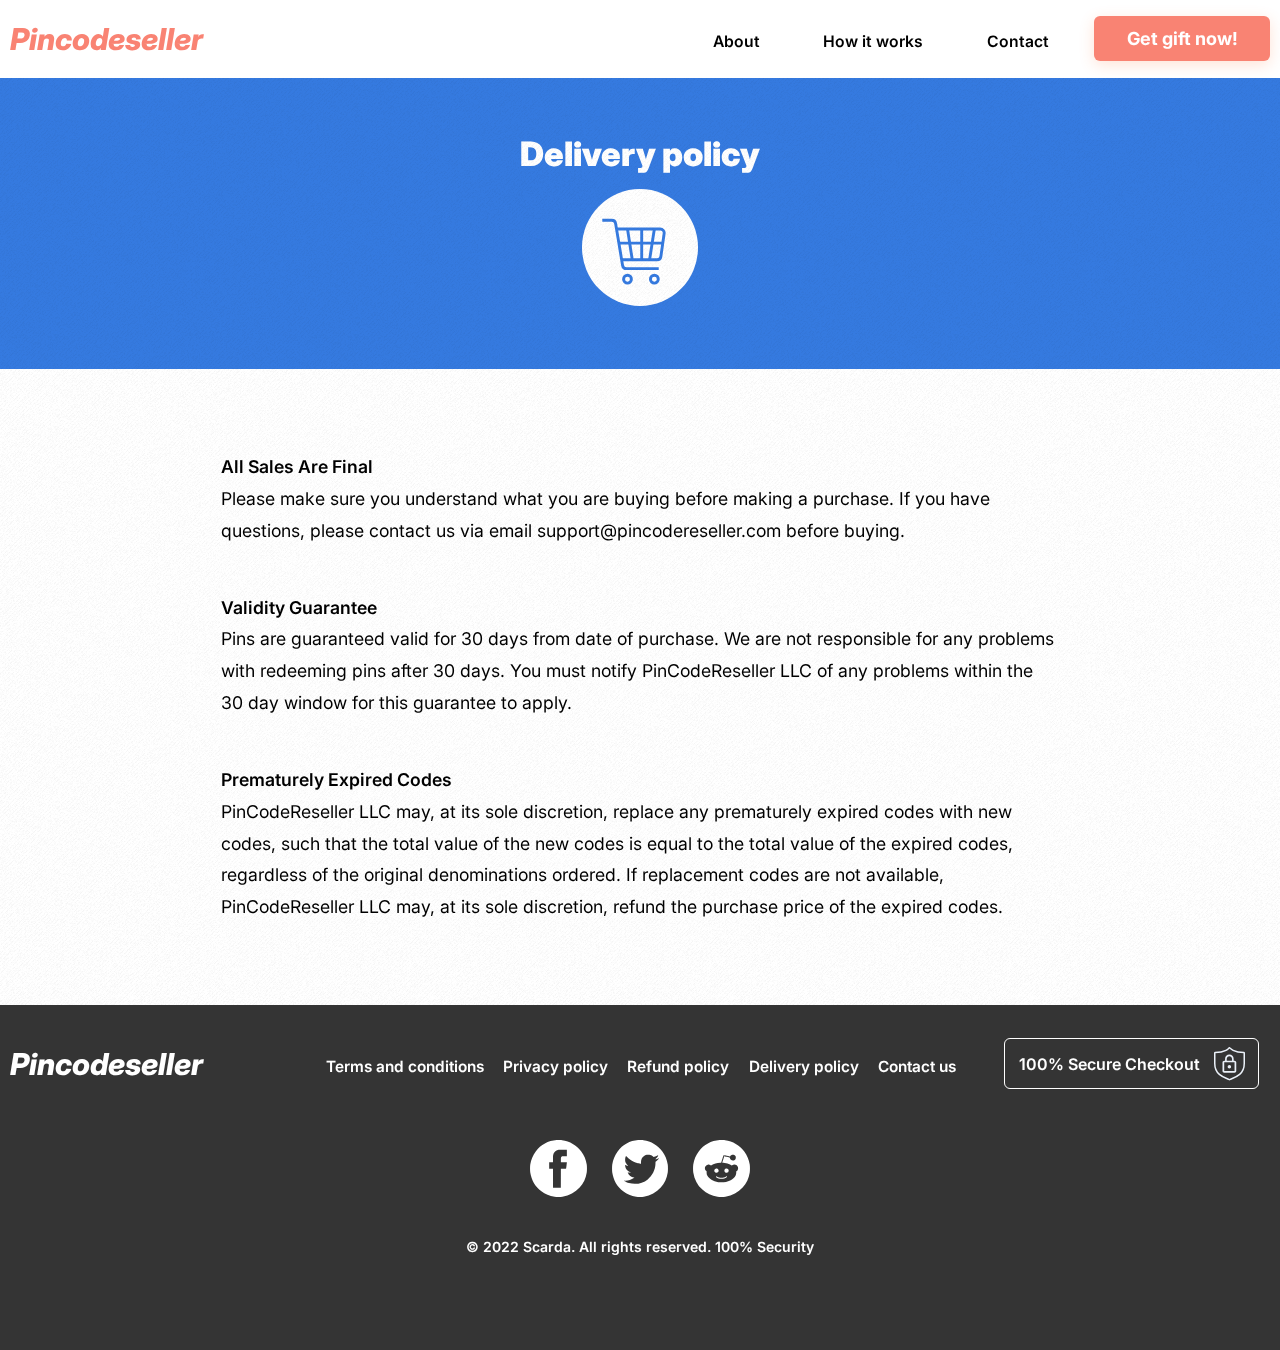
==== commit a8e9074a: "Add files via upload" ====
--- a/delivery.html
+++ b/delivery.html
@@ -6,7 +6,7 @@
 	<meta charset="UTF-8">
 	<meta name="format-detection" content="telephone=no">
 	<!-- <style>body{opacity: 0;}</style> -->
-	<link rel="stylesheet" href="css/style.min.css?_v=20230702140931">
+	<link rel="stylesheet" href="css/style.min.css?_v=20230713145528">
 	<link rel="shortcut icon" href="favicon.ico">
 	<!-- <meta name="robots" content="noindex, nofollow"> -->
 	<meta name="viewport" content="width=device-width, initial-scale=1.0">
@@ -111,8 +111,10 @@
 		</footer>
 	</div>
 
-	<script src="js/app.min.js?_v=20230702140931"></script>
-	<script src="https://www.google.com/recaptcha/api.js?_v=20230702140931" async defer></script>
+	<script src="js/app.min.js?_v=20230713145528"></script>
+	<script src="https://www.google.com/recaptcha/api.js?_v=20230713145528" async defer></script>
+
+
 </body>
 
 </html>--- a/css/style.min.css
+++ b/css/style.min.css
@@ -1 +1 @@
-@charset "UTF-8";@import url(https://fonts.googleapis.com/css?family=Inter:regular,500,600,700,800,900&display=swap);@import url(https://fonts.googleapis.com/css?family=Fira+Sans:900&display=swap);*{padding:0;margin:0;border:0}*,:after,:before{-webkit-box-sizing:border-box;box-sizing:border-box}body,html{height:100%;min-width:320px}body{color:#000;line-height:1;font-family:Inter;font-size:1.375rem;-ms-text-size-adjust:100%;-moz-text-size-adjust:100%;-webkit-text-size-adjust:100%;-webkit-font-smoothing:antialiased;-moz-osx-font-smoothing:grayscale}button,input,textarea{font-family:Inter;font-size:inherit;line-height:inherit}button{cursor:pointer;color:inherit;background-color:transparent}a{color:inherit;text-decoration:none}ul li{list-style:none}img{vertical-align:top}h1,h2,h3,h4,h5,h6{font-weight:inherit;font-size:inherit}.lock body{overflow:hidden;-ms-touch-action:none;touch-action:none;-ms-scroll-chaining:none;overscroll-behavior:none}.wrapper{min-height:100%;display:-webkit-box;display:-ms-flexbox;display:flex;-webkit-box-orient:vertical;-webkit-box-direction:normal;-ms-flex-direction:column;flex-direction:column;overflow:hidden}@supports (overflow:clip){.wrapper{overflow:clip}}.wrapper>main{-webkit-box-flex:1;-ms-flex:1 1 auto;flex:1 1 auto}.wrapper>*{min-width:0}[class*=__container]{max-width:91.25rem;margin:0 auto;padding:0 .625rem}.form__error{color:#e92e2e;font-size:.875rem;line-height:150%}.form__success{display:none;height:3.125rem;width:100%;-webkit-box-pack:center;-ms-flex-pack:center;justify-content:center;-webkit-box-align:center;-ms-flex-align:center;align-items:center;color:#3f793a;font-size:1.125rem;font-weight:500;line-height:150%;border:1px solid rgba(32,32,32,.2);background:#dff0d8}.form__fail{display:none;height:3.125rem;width:100%;-webkit-box-pack:center;-ms-flex-pack:center;justify-content:center;-webkit-box-align:center;-ms-flex-align:center;align-items:center;color:#e92e2e;font-size:1.125rem;font-weight:500;line-height:150%;border:1px solid rgba(32,32,32,.2);background:#ffbaba}._form-error .form__fail{display:none}input[type=email],input[type=tel],input[type=text],textarea{-webkit-appearance:none;-moz-appearance:none;appearance:none}.input{font-size:1.125rem;margin-top:.25rem;height:3.125rem;border-radius:0!important;width:100%;display:block;padding:0 20px;border:1px solid #eee}.input._form-focus{border:1px solid #000}.input._form-error{border:1px solid #e92e2e}.input[placeholder]:not([data-placeholder-nohiden])::-webkit-input-placeholder{-webkit-transition:opacity .3s;transition:opacity .3s;color:#8e8b8b;font-size:1.125rem;line-height:150%}.input[placeholder]:not([data-placeholder-nohiden])::-moz-placeholder{-moz-transition:opacity .3s;transition:opacity .3s;color:#8e8b8b;font-size:1.125rem;line-height:150%}.input[placeholder]:not([data-placeholder-nohiden]):-ms-input-placeholder{-ms-transition:opacity .3s;transition:opacity .3s;color:#8e8b8b;font-size:1.125rem;line-height:150%}.input[placeholder]:not([data-placeholder-nohiden])::-ms-input-placeholder{-ms-transition:opacity .3s;transition:opacity .3s;color:#8e8b8b;font-size:1.125rem;line-height:150%}.input[placeholder]:not([data-placeholder-nohiden])::placeholder{-webkit-transition:opacity .3s;transition:opacity .3s;color:#8e8b8b;font-size:1.125rem;line-height:150%}.input[placeholder]:not([data-placeholder-nohiden]):focus::-webkit-input-placeholder{opacity:0}.input[placeholder]:not([data-placeholder-nohiden]):focus::-moz-placeholder{opacity:0}.input[placeholder]:not([data-placeholder-nohiden]):focus:-ms-input-placeholder{opacity:0}.input[placeholder]:not([data-placeholder-nohiden]):focus::-ms-input-placeholder{opacity:0}.input[placeholder]:not([data-placeholder-nohiden]):focus::placeholder{opacity:0}textarea.input{resize:none;padding:0 0}body::after{content:"";background-color:rgba(0,0,0,.5);position:fixed;width:100%;height:100%;top:0;left:0;opacity:0;-webkit-transition:opacity .8s ease 0s;transition:opacity .8s ease 0s;pointer-events:none;z-index:149}.popup-show body::after{opacity:1}.popup{position:fixed;top:0;left:0;bottom:0;right:0;padding:30px 10px;-webkit-transition:visibility .8s ease 0s;transition:visibility .8s ease 0s;visibility:hidden;pointer-events:none}.popup_show{z-index:150;visibility:visible;overflow:auto;pointer-events:auto}.popup_show .popup__content{visibility:visible;-webkit-transform:scale(1);-ms-transform:scale(1);transform:scale(1)}.popup__wrapper{display:-webkit-box;display:-ms-flexbox;display:flex;-webkit-box-orient:vertical;-webkit-box-direction:normal;-ms-flex-direction:column;flex-direction:column;-webkit-box-align:center;-ms-flex-align:center;align-items:center;min-height:100%;-webkit-box-flex:1;-ms-flex:1 1 auto;flex:1 1 auto;width:100%;display:flex;-webkit-box-pack:center;-ms-flex-pack:center;justify-content:center;align-items:center}.popup__content{visibility:hidden;-webkit-transform:scale(0);-ms-transform:scale(0);transform:scale(0);-webkit-transition:-webkit-transform .3s ease 0s;transition:-webkit-transform .3s ease 0s;transition:transform .3s ease 0s;transition:transform .3s ease 0s,-webkit-transform .3s ease 0s;background-color:#eee;padding:20px;width:100%;max-width:900px;border-radius:20px}.lock .popup__content{visibility:visible}[class*=-ibg]{position:relative}[class*=-ibg] img{position:absolute;width:100%;height:100%;top:0;left:0;-o-object-fit:cover;object-fit:cover}[class*=-ibg_contain] img{-o-object-fit:contain;object-fit:contain}.logo{font-style:italic;font-weight:800;padding:.3125rem 0;z-index:41;-webkit-transition:all .3s;transition:all .3s}.button{display:-webkit-inline-box;display:-ms-inline-flexbox;display:inline-flex;color:#fff;font-size:1.125rem;font-weight:700;border-radius:.375rem;background:#f98373;-webkit-box-shadow:0 4px 15px 0 rgba(253,116,56,.2);box-shadow:0 4px 15px 0 rgba(253,116,56,.2);padding:1.125rem 2.25rem;-webkit-transition:all .3s;transition:all .3s}.button:active{background:-webkit-gradient(linear,left bottom,left top,from(rgba(0,0,0,.2)),to(rgba(0,0,0,.2))),#f98373;background:linear-gradient(0deg,rgba(0,0,0,.2) 0,rgba(0,0,0,.2) 100%),#f98373;-webkit-box-shadow:0 4px 15px 0 rgba(253,116,56,.2);box-shadow:0 4px 15px 0 rgba(253,116,56,.2)}.button_green{background:#2e9f25}.button_green:active{background:-webkit-gradient(linear,left bottom,left top,from(rgba(0,0,0,.2)),to(rgba(0,0,0,.2))),#2e9f25;background:linear-gradient(0deg,rgba(0,0,0,.2) 0,rgba(0,0,0,.2) 100%),#2e9f25}.button_white{background:#fff;color:#000}.button_white:active{background:-webkit-gradient(linear,left bottom,left top,from(rgba(0,0,0,.2)),to(rgba(0,0,0,.2))),#fff;background:linear-gradient(0deg,rgba(0,0,0,.2) 0,rgba(0,0,0,.2) 100%),#fff}@-webkit-keyframes jump{0%{-webkit-transform:scale(1);transform:scale(1);-webkit-box-shadow:0 1px 2px rgba(0,0,0,.15);box-shadow:0 1px 2px rgba(0,0,0,.15)}100%{-webkit-transform:scale(1.05);transform:scale(1.05);-webkit-box-shadow:0 5px 25px rgba(0,0,0,.1);box-shadow:0 5px 25px rgba(0,0,0,.1)}}@keyframes jump{0%{-webkit-transform:scale(1);transform:scale(1);-webkit-box-shadow:0 1px 2px rgba(0,0,0,.15);box-shadow:0 1px 2px rgba(0,0,0,.15)}100%{-webkit-transform:scale(1.05);transform:scale(1.05);-webkit-box-shadow:0 5px 25px rgba(0,0,0,.1);box-shadow:0 5px 25px rgba(0,0,0,.1)}}.title{text-align:center;font-weight:900;line-height:125%}.text{line-height:150%}.header{position:fixed;top:0;left:0;width:100%;background-color:#fff;z-index:40}.header__open{display:none;background:#e9eff7;margin:0 -1.25rem;text-align:center;padding:1.25rem 1.875rem 2.5rem 1.875rem}.menu-open .header__open{display:block}.open__title{text-shadow:0 4px 4px rgba(0,0,0,.25);font-weight:900;line-height:125%}.header__container{position:relative;display:-webkit-box;display:-ms-flexbox;display:flex;-webkit-box-align:center;-ms-flex-align:center;align-items:center;height:100%}.header__logo{color:#f98373;-webkit-transition:all .3s;transition:all .3s}.menu-open .header__logo{text-align:center;opacity:1;position:fixed;width:100%;margin-left:-.625rem}.header__menu{-webkit-box-flex:1;-ms-flex:1 1 auto;flex:1 1 auto}.header__actions{display:-webkit-box;display:-ms-flexbox;display:flex;-webkit-box-orient:horizontal;-webkit-box-direction:normal;-ms-flex-direction:row;flex-direction:row;gap:.9375rem;-webkit-box-align:center;-ms-flex-align:center;align-items:center}.menu__list{margin-bottom:auto;display:-webkit-box;display:-ms-flexbox;display:flex;-ms-flex-wrap:wrap;flex-wrap:wrap;-webkit-box-orient:horizontal;-webkit-box-direction:normal;-ms-flex-direction:row;flex-direction:row;-webkit-box-pack:end;-ms-flex-pack:end;justify-content:flex-end;z-index:120}.menu-open .menu__list{padding-bottom:1.875rem}.menu__link{font-weight:600}.header__button{-webkit-animation:blink 1.5s ease-out infinite;animation:blink 1.5s ease-out infinite}@-webkit-keyframes blink{0%{opacity:1}30%{opacity:.8}100%{opacity:1}}@keyframes blink{0%{opacity:1}30%{opacity:.8}100%{opacity:1}}.open__text{margin:1.25rem 0;font-size:1rem;line-height:180%}.icon-menu{display:none}.footer{background:#343434}.footer__container{display:-webkit-box;display:-ms-flexbox;display:flex;-webkit-box-align:center;-ms-flex-align:center;align-items:center;-webkit-box-orient:vertical;-webkit-box-direction:normal;-ms-flex-direction:column;flex-direction:column;padding-top:2.0625rem}.footer__head{display:-webkit-box;display:-ms-flexbox;display:flex;width:100%}.footer__menu{-webkit-box-flex:1;-ms-flex:1 1 auto;flex:1 1 auto;display:-webkit-box;display:-ms-flexbox;display:flex;-webkit-box-pack:end;-ms-flex-pack:end;justify-content:flex-end;-webkit-box-align:center;-ms-flex-align:center;align-items:center}.footer__button{border-radius:.375rem;border:1px solid #fff;color:#fff;font-size:1rem;font-weight:600;width:255px;height:51px;display:-webkit-box;display:-ms-flexbox;display:flex;-webkit-box-align:center;-ms-flex-align:center;align-items:center;-webkit-box-pack:center;-ms-flex-pack:center;justify-content:center;gap:.875rem}.footer__copy{color:#fff;font-size:.875rem;font-weight:600;text-align:center;line-height:120%}.footer__logo{color:#fff;font-size:1.625rem;margin:auto 0;-webkit-transition:all .3s;transition:all .3s}.menu-footer__list{display:-webkit-box;display:-ms-flexbox;display:flex;-webkit-box-orient:horizontal;-webkit-box-direction:normal;-ms-flex-direction:row;flex-direction:row;-ms-flex-wrap:wrap;flex-wrap:wrap;-webkit-box-pack:center;-ms-flex-pack:center;justify-content:center}.menu-footer__item{position:relative;z-index:1}.menu-footer__link{color:#fff;font-weight:600;-webkit-transition:all .5s;transition:all .5s}.menu-footer__link::after{-webkit-transition:all .3s;transition:all .3s;content:"";bottom:-2px;left:0;width:100%;position:absolute;height:.09375rem;background-color:#fff;opacity:0}.menu-footer__link:active{color:#f98373}.menu-footer__link:active::after{background-color:#f98373}.social{display:-webkit-box;display:-ms-flexbox;display:flex;gap:1.5625rem}.social__item{-webkit-transition:all .3s;transition:all .3s}.social__item img{width:100%}.buy{overflow:hidden}.buy__container{display:-webkit-box;display:-ms-flexbox;display:flex;-webkit-box-pack:justify;-ms-flex-pack:justify;justify-content:space-between;padding-bottom:4.25rem;position:relative}.buy__container::after{content:"";position:absolute;border-radius:50%;background:#357ae0;right:-10.125rem;z-index:-1}.buy__content{padding-top:1.375rem;-webkit-box-flex:0;-ms-flex:0 1 36%;flex:0 1 36%}.buy__title{text-shadow:0 4px 4px rgba(0,0,0,.25);font-weight:900;line-height:125%;opacity:0;-webkit-transition:all .6s .2s;transition:all .6s .2s;-webkit-transform:translate(0,-1.875rem);-ms-transform:translate(0,-1.875rem);transform:translate(0,-1.875rem)}.buy__title._watcher-view{opacity:1;-webkit-transform:translate(0,0);-ms-transform:translate(0,0);transform:translate(0,0)}.buy__text{margin:2.1875rem 0;line-height:180%;opacity:0;-webkit-transition:all .6s .35s;transition:all .6s .35s;-webkit-transform:translate(0,-1.875rem);-ms-transform:translate(0,-1.875rem);transform:translate(0,-1.875rem)}.buy__text._watcher-view{opacity:1;-webkit-transform:translate(0,0);-ms-transform:translate(0,0);transform:translate(0,0)}.buy__button{cursor:pointer;-webkit-animation:.5s jump ease infinite alternate;animation:.5s jump ease infinite alternate;opacity:0;-webkit-transition:all .6s .6s,background-color .3s;transition:all .6s .6s,background-color .3s;-webkit-transform:translate(5rem,0);-ms-transform:translate(5rem,0);transform:translate(5rem,0)}.buy__button._watcher-view{opacity:1;-webkit-transform:translate(0,0);-ms-transform:translate(0,0);transform:translate(0,0)}.buy__image{max-width:47%;opacity:0;-webkit-transition:all .8s;transition:all .8s;-webkit-transform:translate(1.875rem,0);-ms-transform:translate(1.875rem,0);transform:translate(1.875rem,0)}.buy__image img{width:100%}.buy__image._watcher-view{opacity:1;-webkit-transform:translate(0,0);-ms-transform:translate(0,0);transform:translate(0,0)}.gift__button{margin-top:2.8125rem;-webkit-animation:blink 1.5s ease-out infinite;animation:blink 1.5s ease-out infinite}@keyframes blink{0%{opacity:1}30%{opacity:.8}100%{opacity:1}}.about__container{text-align:center;position:relative}.about__tecstures{position:absolute;width:100%;height:21.625rem;top:2.875rem;left:0;z-index:-1}.about__tecstures img{width:100%}.about__title{opacity:0;-webkit-transition:all .6s 0s;transition:all .6s 0s;-webkit-transform:translate(0,1.875rem);-ms-transform:translate(0,1.875rem);transform:translate(0,1.875rem)}.about__title._watcher-view{opacity:1;-webkit-transform:translate(0,0);-ms-transform:translate(0,0);transform:translate(0,0)}.about__text{line-height:180%;max-width:55%;margin:0 auto;margin-top:1.25rem;opacity:0;-webkit-transition:all .6s .2s;transition:all .6s .2s;-webkit-transform:translate(0,1.875rem);-ms-transform:translate(0,1.875rem);transform:translate(0,1.875rem)}.about__text._watcher-view{opacity:1;-webkit-transform:translate(0,0);-ms-transform:translate(0,0);transform:translate(0,0)}.about__items{display:-webkit-box;display:-ms-flexbox;display:flex;-webkit-box-pack:center;-ms-flex-pack:center;justify-content:center}.about__button{-webkit-animation:.5s jump ease infinite alternate;animation:.5s jump ease infinite alternate;opacity:0;-webkit-transition:all .6s 1.15s,background-color .3s;transition:all .6s 1.15s,background-color .3s;-webkit-transform:translate(1.875rem,0);-ms-transform:translate(1.875rem,0);transform:translate(1.875rem,0)}.about__button._watcher-view{opacity:1;-webkit-transform:translate(0,0);-ms-transform:translate(0,0);transform:translate(0,0)}.about__icon{height:100%;position:relative;opacity:0;-webkit-transition:all .6s .35s;transition:all .6s .35s;-webkit-transform:translate(0,1.875rem);-ms-transform:translate(0,1.875rem);transform:translate(0,1.875rem)}.about__icon img{position:absolute;width:100%;top:5.375rem;left:0}.about__icon._watcher-view{opacity:1;-webkit-transform:translate(0,0);-ms-transform:translate(0,0);transform:translate(0,0)}.about .about__icon_2{opacity:0;-webkit-transition:all .6s .85s;transition:all .6s .85s;-webkit-transform:translate(0,1.875rem);-ms-transform:translate(0,1.875rem);transform:translate(0,1.875rem)}.about .about__icon_2 img{top:6.375rem}.about .about__icon_2._watcher-view{opacity:1;-webkit-transform:translate(0,0);-ms-transform:translate(0,0);transform:translate(0,0)}.item-about__image{width:71%;margin:0 auto}.item-about__image img{width:100%}.item-about_1{opacity:0;-webkit-transition:all 1.1s .2s;transition:all 1.1s .2s;-webkit-transform:translate(0,1.875rem);-ms-transform:translate(0,1.875rem);transform:translate(0,1.875rem)}.item-about_1._watcher-view{opacity:1;-webkit-transform:translate(0,0);-ms-transform:translate(0,0);transform:translate(0,0)}.item-about_2{opacity:0;-webkit-transition:all 1.1s .6s;transition:all 1.1s .6s;-webkit-transform:translate(0,1.875rem);-ms-transform:translate(0,1.875rem);transform:translate(0,1.875rem)}.item-about_2._watcher-view{opacity:1;-webkit-transform:translate(0,0);-ms-transform:translate(0,0);transform:translate(0,0)}.item-about_3{opacity:0;-webkit-transition:all 1.1s 1s;transition:all 1.1s 1s;-webkit-transform:translate(0,1.875rem);-ms-transform:translate(0,1.875rem);transform:translate(0,1.875rem)}.item-about_3._watcher-view{opacity:1;-webkit-transform:translate(0,0);-ms-transform:translate(0,0);transform:translate(0,0)}.icon-about__title{font-weight:600;line-height:150%;margin-bottom:.3125rem}.how__title{opacity:0;-webkit-transition:all .6s 0s;transition:all .6s 0s;-webkit-transform:translate(0,1.875rem);-ms-transform:translate(0,1.875rem);transform:translate(0,1.875rem)}.how__title._watcher-view{opacity:1;-webkit-transform:translate(0,0);-ms-transform:translate(0,0);transform:translate(0,0)}.how__items{padding:0 2.5rem 0 3.75rem;display:-ms-grid;display:grid;-webkit-box-pack:center;-ms-flex-pack:center;justify-content:center;-ms-grid-columns:minmax(auto,27.0625rem) minmax(auto,27.0625rem);grid-template-columns:minmax(auto,27.0625rem) minmax(auto,27.0625rem)}.how__item{display:-webkit-inline-box;display:-ms-inline-flexbox;display:inline-flex;-webkit-box-orient:vertical;-webkit-box-direction:normal;-ms-flex-direction:column;flex-direction:column}.item-how:nth-child(1){opacity:0;-webkit-transition:all .8s .2s;transition:all .8s .2s;-webkit-transform:translate(0,1.875rem);-ms-transform:translate(0,1.875rem);transform:translate(0,1.875rem)}.item-how:nth-child(1)._watcher-view{opacity:1;-webkit-transform:translate(0,0);-ms-transform:translate(0,0);transform:translate(0,0)}.item-how:nth-child(2){opacity:0;-webkit-transition:all .8s .45s;transition:all .8s .45s;-webkit-transform:translate(0,1.875rem);-ms-transform:translate(0,1.875rem);transform:translate(0,1.875rem)}.item-how:nth-child(2)._watcher-view{opacity:1;-webkit-transform:translate(0,0);-ms-transform:translate(0,0);transform:translate(0,0)}.item-how:nth-child(3){opacity:0;-webkit-transition:all .8s .65s;transition:all .8s .65s;-webkit-transform:translate(0,1.875rem);-ms-transform:translate(0,1.875rem);transform:translate(0,1.875rem)}.item-how:nth-child(3)._watcher-view{opacity:1;-webkit-transform:translate(0,0);-ms-transform:translate(0,0);transform:translate(0,0)}.item-how:nth-child(4){opacity:0;-webkit-transition:all .8s .9s;transition:all .8s .9s;-webkit-transform:translate(0,1.875rem);-ms-transform:translate(0,1.875rem);transform:translate(0,1.875rem)}.item-how:nth-child(4)._watcher-view{opacity:1;-webkit-transform:translate(0,0);-ms-transform:translate(0,0);transform:translate(0,0)}.item-how{position:relative}.item-how__title{font-weight:600;line-height:150%}.item-how__text{line-height:180%}.item-how__number{color:#fff;font-family:Fira Sans;font-weight:900;line-height:150%;display:-webkit-box;display:-ms-flexbox;display:flex;-webkit-box-align:center;-ms-flex-align:center;align-items:center;-webkit-box-pack:center;-ms-flex-pack:center;justify-content:center;position:absolute;top:-.5rem;left:-3.4375rem;border-radius:50%;background:#357ae0;-webkit-box-shadow:0 4px 15px 0 rgba(53,122,224,.6);box-shadow:0 4px 15px 0 rgba(53,122,224,.6)}.amount__title{opacity:0;-webkit-transition:all .6s 0s;transition:all .6s 0s;-webkit-transform:translate(0,1.875rem);-ms-transform:translate(0,1.875rem);transform:translate(0,1.875rem)}.amount__title._watcher-view{opacity:1;-webkit-transform:translate(0,0);-ms-transform:translate(0,0);transform:translate(0,0)}.amount__items{display:-webkit-box;display:-ms-flexbox;display:flex;min-width:47.8125rem;padding-bottom:1.25rem}.item-amount>*{-webkit-transition:all .35s;transition:all .35s}.item-amount{cursor:pointer;border-radius:.375rem;background:#e9eff7;position:relative;overflow:hidden;padding:2.75rem 3.1875rem;display:-webkit-box;display:-ms-flexbox;display:flex;-webkit-box-orient:vertical;-webkit-box-direction:normal;-ms-flex-direction:column;flex-direction:column;-webkit-box-align:center;-ms-flex-align:center;align-items:center;-webkit-transition:all .4s;transition:all .4s}.item-amount__gift{position:absolute;-webkit-transform:rotate(45deg);-ms-transform:rotate(45deg);transform:rotate(45deg);top:.875rem;right:-2.5rem;background:#357ae0;-webkit-box-shadow:0 4px 15px 0 rgba(1,71,255,.2);box-shadow:0 4px 15px 0 rgba(1,71,255,.2);width:9rem;height:1.875rem;text-align:center;color:#fff;font-size:1rem;font-weight:900;padding:auto 0;line-height:1.8125rem}.item-amount__price{color:#000;text-align:center;font-size:40px;font-family:Inter;font-style:normal;font-weight:700;line-height:30.5px}.item-amount__text{color:#000;text-align:center;font-size:1rem;line-height:150%}.contact{background-position:cover}.contact__container{position:relative;overflow:visible}.contact__tecsture{position:absolute;width:31.357143%;height:21.625rem;right:-2.9375rem;z-index:-1}.contact__tecsture img{width:100%}.contact__wrapper{max-width:46.5rem;margin:0 auto}.contact__text{line-height:180%;text-align:center;margin-top:1.25rem}.contact__text a{text-decoration:underline}.form{padding:0 2.125rem}.form__items{display:-ms-grid;display:grid;-ms-grid-columns:1fr 1fr;grid-template-columns:1fr 1fr;margin-bottom:.625rem}.form__bottom{display:-webkit-box;display:-ms-flexbox;display:flex;-webkit-box-pack:justify;-ms-flex-pack:justify;justify-content:space-between;-webkit-box-align:end;-ms-flex-align:end;align-items:flex-end;margin-bottom:1.875rem}.policy__container{padding:0 .625rem}.policy__title{background:#3eb572;display:-webkit-box;display:-ms-flexbox;display:flex;-webkit-box-orient:vertical;-webkit-box-direction:normal;-ms-flex-direction:column;flex-direction:column;-webkit-box-align:center;-ms-flex-align:center;align-items:center;color:#fff;font-weight:900;line-height:125%}.policy__title_terms{background:#9462bc}.policy__title_privacy{background:#d46f63}.policy__title_delivery{background:#357ae0}.policy__content{max-width:66.478873%;margin:0 auto;line-height:180%;display:-webkit-box;display:-ms-flexbox;display:flex;-webkit-box-orient:vertical;-webkit-box-direction:normal;-ms-flex-direction:column;flex-direction:column;gap:2.8125rem}.item-policy__label{font-weight:600}.success{display:-webkit-box;display:-ms-flexbox;display:flex;-webkit-box-orient:vertical;-webkit-box-direction:normal;-ms-flex-direction:column;flex-direction:column}.success__header{position:fixed;top:0;left:0;width:100%;background:#357ae0;color:#fff;font-style:italic;font-weight:800;display:-webkit-box;display:-ms-flexbox;display:flex;-webkit-box-align:center;-ms-flex-align:center;align-items:center;-webkit-box-pack:center;-ms-flex-pack:center;justify-content:center}.success__container{display:-webkit-box;display:-ms-flexbox;display:flex;-webkit-box-orient:vertical;-webkit-box-direction:normal;-ms-flex-direction:column;flex-direction:column;-webkit-box-align:center;-ms-flex-align:center;align-items:center;text-align:center;-webkit-box-flex:1;-ms-flex:1 1 auto;flex:1 1 auto}.success__title{font-size:2rem;font-weight:800;line-height:125%}.success__label{margin-top:.375rem;color:#7b7d80;font-size:1.125rem;font-weight:500;line-height:180%}.success__pin{text-align:center}.success__text{max-width:50%;font-size:1.125rem;line-height:180%;display:-webkit-box;display:-ms-flexbox;display:flex;-webkit-box-orient:vertical;-webkit-box-direction:normal;-ms-flex-direction:column;flex-direction:column;gap:1.875rem;margin-bottom:1.875rem}.success__footer{padding-bottom:3.4375rem;display:-webkit-box;display:-ms-flexbox;display:flex;-ms-flex-wrap:wrap;flex-wrap:wrap;gap:.3125rem;-webkit-box-align:center;-ms-flex-align:center;align-items:center;-webkit-box-pack:center;-ms-flex-pack:center;justify-content:center}.success__footer span{color:#616161;text-align:center;font-size:.75rem}.footer__link{color:#616161;text-align:center;font-size:.75rem}.pin__number{margin-top:1.25rem;width:27.4375rem;background:#eee;height:3.3125rem;font-size:1.1875rem;font-weight:800;display:-webkit-box;display:-ms-flexbox;display:flex;-webkit-box-align:center;-ms-flex-align:center;align-items:center;-webkit-box-pack:center;-ms-flex-pack:center;justify-content:center}.pin__amount{margin-top:1.25rem;font-size:1.1875rem}@media (min-width:41.875em){.how__item{border-radius:1.25rem;border:1px solid #357ae0;background:#fff;-webkit-box-shadow:0 4px 15px 0 rgba(1,71,255,.2);box-shadow:0 4px 15px 0 rgba(1,71,255,.2);padding:1.25rem 2.625rem 1.875rem 4.375rem}.item-how__text{max-width:20rem}}@media (min-width:47.99875em){.menu__link{background-image:-webkit-gradient(linear,left top,right top,from(#f98373),color-stop(50%,#f98373),color-stop(50%,#000));background-image:linear-gradient(to right,#f98373,#f98373 50%,#000 50%);background-size:200% 100%;background-position:-100%;display:inline-block;padding:5px 0;position:relative;-webkit-background-clip:text;-webkit-text-fill-color:transparent;-webkit-transition:all .3s ease-in-out;transition:all .3s ease-in-out}.menu__link:before{content:"";background:#f98373;display:block;position:absolute;bottom:-2px;left:0;width:0;height:2px;-webkit-transition:all .3s ease-in-out;transition:all .3s ease-in-out}.menu__link:hover{background-position:0}.menu__link:hover::before{width:100%}.gift__button{display:none;margin-top:4.25rem}.amount__item:nth-child(1){opacity:0;-webkit-transition:opacity .6s 1s,-webkit-transform .6s 1s;transition:opacity .6s 1s,-webkit-transform .6s 1s;transition:opacity .6s 1s,transform .6s 1s;transition:opacity .6s 1s,transform .6s 1s,-webkit-transform .6s 1s;-webkit-transform:translate(0,1.875rem);-ms-transform:translate(0,1.875rem);transform:translate(0,1.875rem)}.amount__item:nth-child(1)._watcher-view{opacity:1;-webkit-transform:translate(0,0);-ms-transform:translate(0,0);transform:translate(0,0)}.amount__item:nth-child(2){opacity:0;-webkit-transition:opacity .6s .75s,-webkit-transform .6s .75s;transition:opacity .6s .75s,-webkit-transform .6s .75s;transition:opacity .6s .75s,transform .6s .75s;transition:opacity .6s .75s,transform .6s .75s,-webkit-transform .6s .75s;-webkit-transform:translate(0,1.875rem);-ms-transform:translate(0,1.875rem);transform:translate(0,1.875rem)}.amount__item:nth-child(2)._watcher-view{opacity:1;-webkit-transform:translate(0,0);-ms-transform:translate(0,0);transform:translate(0,0)}.amount__item:nth-child(3){opacity:0;-webkit-transition:opacity .6s .5s,-webkit-transform .6s .5s;transition:opacity .6s .5s,-webkit-transform .6s .5s;transition:opacity .6s .5s,transform .6s .5s;transition:opacity .6s .5s,transform .6s .5s,-webkit-transform .6s .5s;-webkit-transform:translate(0,1.875rem);-ms-transform:translate(0,1.875rem);transform:translate(0,1.875rem)}.amount__item:nth-child(3)._watcher-view{opacity:1;-webkit-transform:translate(0,0);-ms-transform:translate(0,0);transform:translate(0,0)}.amount__item:nth-child(4){opacity:0;-webkit-transition:opacity .6s .25s,-webkit-transform .6s .25s;transition:opacity .6s .25s,-webkit-transform .6s .25s;transition:opacity .6s .25s,transform .6s .25s;transition:opacity .6s .25s,transform .6s .25s,-webkit-transform .6s .25s;-webkit-transform:translate(0,1.875rem);-ms-transform:translate(0,1.875rem);transform:translate(0,1.875rem)}.amount__item:nth-child(4)._watcher-view{opacity:1;-webkit-transform:translate(0,0);-ms-transform:translate(0,0);transform:translate(0,0)}}@media (min-width:87.5em){.buy__container::after{width:53rem}.buy__container::after{height:53rem}.buy__container::after{top:-3.3125rem}.buy__content{padding-left:4.4375rem}.buy__image{margin-right:1.9375rem}.about__items{gap:1.5625rem}.about__icon{width:5.4375rem}.item-about{width:22.1875rem}.icon-about__title{font-size:1.75rem}.icon-about__text{font-size:1.375rem}.how__items{-webkit-column-gap:9.25rem;-moz-column-gap:9.25rem;column-gap:9.25rem}.item-how{min-height:10.375rem}}@media (min-width:91.25em){textarea.input{height:10.25rem}.logo{font-size:2rem}.title{font-size:2.1875rem}.text{font-size:1.375rem}.header{height:5.3125rem}.open__title{font-size:2.1875rem}.menu__list{gap:4.375rem}.footer__container{padding-bottom:6.5625rem}.menu-footer__list{gap:1.25rem}.menu-footer__link{font-size:1rem}.social{margin-top:3.4375rem}.social{margin-bottom:2.75rem}.social__item{width:3.75rem}.buy__container{padding-top:9.8125rem}.buy__title{font-size:2.1875rem}.buy__text{font-size:1.375rem}.about__container{padding-top:5.5625rem}.about__container{padding-bottom:6.375rem}.about__items{margin-top:3.5625rem}.about__button{margin-top:3.75rem}.icon-about__title{margin-top:2.0625rem}.how__container{padding-top:5.9375rem}.how__container{padding-bottom:5.625rem}.how__items{margin-top:3.5625rem}.how__items{row-gap:2.75rem}.item-how__title{font-size:1.75rem}.item-how__text{margin-top:.625rem}.item-how__text{font-size:1.125rem}.item-how__number{font-size:2.875rem}.item-how__number{width:5.375rem}.item-how__number{height:5.375rem}.amount{padding-top:5.625rem}.amount{padding-bottom:4.8125rem}.amount__items{margin-top:3.75rem}.amount__items{-webkit-column-gap:3.0625rem;-moz-column-gap:3.0625rem;column-gap:3.0625rem}.item-amount__text{margin-top:1rem}.item-amount__button{margin-top:1rem}.contact__container{padding-top:5.625rem}.contact__container{padding-bottom:2.6875rem}.contact__tecsture{top:3.4375rem}.contact__text{font-size:1.375rem}.contact__form{margin-top:1.875rem}.form__items{-webkit-column-gap:3.125rem;-moz-column-gap:3.125rem;column-gap:3.125rem}.form__label{font-size:1.125rem}.form__textarea{margin-top:2.0625rem}.form__textarea{margin-bottom:1.875rem}.policy__title{padding-top:8.8125rem}.policy__title{padding-bottom:4.125rem}.policy__title{gap:.8125rem}.policy__title{font-size:2.1875rem}.policy__icon{width:7.5rem}.policy__content{padding-top:5.625rem}.policy__content{padding-bottom:5.625rem}.policy__content{font-size:1.125rem}.success__header{height:6.25rem}.success__header{font-size:2rem}.success__container{padding-top:10.3125rem}.success__icon{width:6.25rem}.success__title{margin-top:1.4375rem}.success__pin{margin-top:2.5rem}.success__text{margin-top:3.125rem}}@media (min-width:90em){.menu__link{font-size:1rem}.header__button{margin-left:3.3125rem}.footer__button{margin-left:5.375rem}.footer__button{margin-right:1.75rem}}@media (max-width:75em){.buy__image{max-width:53%}}@media (max-width:48em){.menu__link{font-size:.9375rem}.header__button{margin-left:1.25rem}.buy__container::after{width:37.5rem}.buy__container::after{height:37.5rem}.buy__container::after{top:.0000000625rem}.buy__content{padding-left:.0000000625rem}.buy__image{margin-right:.0000000625rem}.about__items{gap:.0625rem}.about__icon{width:3.125rem}.how__items{-webkit-column-gap:3.125rem;-moz-column-gap:3.125rem;column-gap:3.125rem}}@media (max-width:30em){.item-about{width:9.375rem}.icon-about__title{font-size:1.25rem}.icon-about__text{font-size:1rem}}@media (max-width:25em){.menu__body{padding-top:4.1875rem}.item-amount._watcher-view{background:#357ae0}.item-amount._watcher-view .item-amount__price{color:#fff}.item-amount._watcher-view .item-amount__text{color:#fff}.item-amount._watcher-view .item-amount__button{color:#000;background:#fff}.item-amount._watcher-view .item-amount__button:active{background:-webkit-gradient(linear,left bottom,left top,from(rgba(0,0,0,.2)),to(rgba(0,0,0,.2))),#fff;background:linear-gradient(0deg,rgba(0,0,0,.2) 0,rgba(0,0,0,.2) 100%),#fff}.item-amount._watcher-view .item-amount__gift{color:#000;background:#fff}}@media (max-width:25em) and (any-hover:hover){.item-amount._watcher-view .item-amount__button:hover{-webkit-box-shadow:0 4px 15px 0 rgba(0,0,0,.4);box-shadow:0 4px 15px 0 rgba(0,0,0,.4)}}@media (max-width:20em){textarea.input{height:7.8125rem}.logo{font-size:1.25rem}.title{font-size:1.625rem}.text{font-size:1rem}.header{height:2.5rem}.open__title{font-size:1.625rem}.menu__list{gap:1.8125rem}.footer__container{padding-bottom:2.5rem}.menu-footer__list{gap:.9375rem}.menu-footer__link{font-size:.75rem}.social{margin-top:1.875rem}.social{margin-bottom:1.875rem}.social__item{width:2.5rem}.buy__container{padding-top:.0000000625rem}.buy__title{font-size:1.625rem}.buy__text{font-size:1rem}.about__container{padding-top:2.5rem}.about__container{padding-bottom:2.5rem}.about__items{margin-top:1.25rem}.about__button{margin-top:1.875rem}.icon-about__title{margin-top:1.25rem}.how__container{padding-top:2.5rem}.how__container{padding-bottom:2.5rem}.how__items{margin-top:1.25rem}.how__items{row-gap:1.25rem}.item-how__title{font-size:1.25rem}.item-how__text{margin-top:.0000000625rem}.item-how__text{font-size:1rem}.item-how__number{font-size:2.25rem}.item-how__number{width:3.5rem}.item-how__number{height:3.5rem}.amount{padding-top:2.5rem}.amount{padding-bottom:1.25rem}.amount__items{margin-top:1.25rem}.amount__items{-webkit-column-gap:.9375rem;-moz-column-gap:.9375rem;column-gap:.9375rem}.item-amount__text{margin-top:1.25rem}.item-amount__button{margin-top:2.9375rem}.contact__container{padding-top:2.5rem}.contact__container{padding-bottom:2.5rem}.contact__tecsture{top:.0000000625rem}.contact__text{font-size:1rem}.contact__form{margin-top:1.25rem}.form__items{-webkit-column-gap:.9375rem;-moz-column-gap:.9375rem;column-gap:.9375rem}.form__label{font-size:1rem}.form__textarea{margin-top:1.6875rem}.form__textarea{margin-bottom:1.25rem}.policy__title{padding-top:5.625rem}.policy__title{padding-bottom:2.9375rem}.policy__title{gap:1.3125rem}.policy__title{font-size:1.625rem}.policy__icon{width:6.25rem}.policy__content{padding-top:2.5rem}.policy__content{padding-bottom:2.5rem}.policy__content{font-size:1rem}.success__header{height:3.75rem}.success__header{font-size:1.75rem}.success__container{padding-top:5.625rem}.success__icon{width:5.4375rem}.success__title{margin-top:1.875rem}.success__pin{margin-top:1.875rem}.success__text{margin-top:1.875rem}}@media (max-width:73.75em){.footer__head{-webkit-box-orient:vertical;-webkit-box-direction:normal;-ms-flex-direction:column;flex-direction:column;-webkit-box-align:center;-ms-flex-align:center;align-items:center;gap:2.5rem}.footer__button{margin-left:1.5625rem}.footer__button{margin-right:.0000000625rem}}@media (max-width:73.75em) and (max-width:61.99875em){.footer__head{gap:1.875rem}}@media (max-width:61.99875em){.header__button{padding:.875rem 1.875rem}.buy__container{padding-bottom:2.5rem}.buy__text{margin-top:1.5625rem}.buy__image{max-width:57%;margin-top:1.25rem}.about__items{-webkit-box-pack:justify;-ms-flex-pack:justify;justify-content:space-between}.about__icon img{top:3.4375rem}.about .about__icon_2 img{top:4.375rem}.how__item{padding:.9375rem 1.875rem 1.25rem 3.125rem}.item-how__number{left:-2.1875rem;top:-1.125rem}.item-amount{padding:2.5rem 1.875rem}}@media (max-width:52.5em){.item-amount__gift{height:2.8125rem;top:-.375rem;right:-3.6875rem;display:-webkit-box;display:-ms-flexbox;display:flex;-webkit-box-orient:vertical;-webkit-box-direction:normal;-ms-flex-direction:column;flex-direction:column;-webkit-box-pack:end;-ms-flex-pack:end;justify-content:flex-end}}@media (max-width:47.99875em){.menu__body{display:-webkit-box;display:-ms-flexbox;display:flex;-webkit-box-orient:vertical;-webkit-box-direction:normal;-ms-flex-direction:column;flex-direction:column;-webkit-transition:all .4s;transition:all .4s;overflow:auto;position:fixed;width:100%;height:100%;top:0;left:-100%;z-index:40;background-color:#fff;padding:5rem .9375rem 0 .9375rem}.menu__body::after{content:"";position:fixed;top:0;left:-100%;width:100%;background-color:#fff;z-index:41}.menu-open .menu__body{left:0}.menu-open .menu__body::after{left:0}.menu__list{-webkit-box-orient:vertical;-webkit-box-direction:normal;-ms-flex-direction:column;flex-direction:column;-webkit-box-align:center;-ms-flex-align:center;align-items:center}.menu__link{padding:.8125rem 3.875rem .9375rem 3.875rem}.menu__link._navigator-active{background:#2e9f25;color:#fff}.header__button{display:none}.header__button{padding:.625rem 1.5625rem}.icon-menu{display:block;position:relative;width:2.0625rem;height:1.25rem;z-index:45}.icon-menu span,.icon-menu::after,.icon-menu::before{content:"";-webkit-transition:all .3s ease 0s;transition:all .3s ease 0s;right:0;position:absolute;width:100%;height:.25rem;background-color:#000}.icon-menu::before{top:0}.icon-menu::after{bottom:0}.icon-menu span{top:calc(50% - .125rem)}.menu-open .icon-menu span{width:0}.menu-open .icon-menu::after,.menu-open .icon-menu::before{height:.1875rem}.menu-open .icon-menu::before{top:calc(50% - .1875rem);-webkit-transform:rotate(-45deg);-ms-transform:rotate(-45deg);transform:rotate(-45deg)}.menu-open .icon-menu::after{bottom:calc(50% - 0rem);-webkit-transform:rotate(45deg);-ms-transform:rotate(45deg);transform:rotate(45deg)}.footer__container{padding-top:2.5rem}.footer__logo{display:none}.buy__container{padding-bottom:0}.buy__container{-webkit-box-orient:vertical;-webkit-box-direction:reverse;-ms-flex-direction:column-reverse;flex-direction:column-reverse;padding-left:0;padding-right:0}.buy__container::after{display:none}.buy__content{text-align:center;background:#e9eff7;margin:0 -1.25rem;padding:2.125rem 1.875rem 2.5rem 1.875rem}.buy__image img{margin-top:1.4375rem}.buy__image{max-width:100%;background:#357ae0;text-align:center;padding:0 1.25rem;padding-bottom:1.4375rem}.about__text{max-width:100%}.about__icon img{top:2.3125rem}.about .about__icon_2 img{top:2.8125rem}.amount__container{overflow:scroll}.amount__items{width:100%;margin:0 auto;overflow:scroll}.amount__items{opacity:0;-webkit-transition:opacity .6s .2s,-webkit-transform .6s .2s;transition:opacity .6s .2s,-webkit-transform .6s .2s;transition:opacity .6s .2s,transform .6s .2s;transition:opacity .6s .2s,transform .6s .2s,-webkit-transform .6s .2s;-webkit-transform:translate(0,1.875rem);-ms-transform:translate(0,1.875rem);transform:translate(0,1.875rem)}.amount__items._watcher-view{opacity:1;-webkit-transform:translate(0,0);-ms-transform:translate(0,0);transform:translate(0,0)}.item-amount{padding:2.5rem .625rem}.contact{background:#ebf1f9}.form{padding:0}.policy__content{max-width:100%;background:url("../img/bg 14.svg")}.success__text{max-width:100%}}@media (max-width:47.99875em) and (any-hover:none){.icon-menu{cursor:default}}@media (max-width:41.875em){.how{background-color:#ebf1f9;-webkit-box-shadow:0 4px 4px 0 rgba(0,0,0,.25);box-shadow:0 4px 4px 0 rgba(0,0,0,.25)}.how__title{text-shadow:0 4px 4px rgba(0,0,0,.25)}.how__items{display:-webkit-box;display:-ms-flexbox;display:flex;-webkit-box-orient:vertical;-webkit-box-direction:normal;-ms-flex-direction:column;flex-direction:column;padding:0}.how__item{padding:0}.item-how{display:-webkit-box;display:-ms-flexbox;display:flex;-webkit-box-orient:horizontal;-webkit-box-direction:normal;-ms-flex-direction:row;flex-direction:row;-webkit-box-pack:center;-ms-flex-pack:center;justify-content:center;-webkit-box-align:center;-ms-flex-align:center;align-items:center}.item-how__body{width:90%}.item-how__title{text-shadow:0 4px 4px rgba(0,0,0,.25)}.item-how__text{text-shadow:0 4px 4px rgba(0,0,0,.25);width:100%}.item-how__number{position:static}}@media (max-width:37.5em){.about__icon{margin:0 -.625rem}.form__items{-ms-grid-columns:1fr;grid-template-columns:1fr;row-gap:.625rem}}@media (max-width:29.99875em){.menu-footer__list{-webkit-box-orient:vertical;-webkit-box-direction:normal;-ms-flex-direction:column;flex-direction:column;-webkit-box-align:center;-ms-flex-align:center;align-items:center}.about__container{padding:0 .625rem}.about__tecstures{display:none}.about__title{padding:0 3.125rem}.about__items{-webkit-box-orient:vertical;-webkit-box-direction:normal;-ms-flex-direction:column;flex-direction:column}.about__icon{position:absolute;right:.9375rem}.about__icon{margin:0}.about__icon img{top:0}.about .about__icon_2 img{top:0}.item-about{width:78%;margin:0 auto;position:relative}.how__container{padding:0 .625rem}.item-how__body{width:70%}.contact__tecsture{display:none}.form__bottom{-webkit-box-orient:vertical;-webkit-box-direction:normal;-ms-flex-direction:column;flex-direction:column;-webkit-box-align:center;-ms-flex-align:center;align-items:center;gap:1.25rem}.pin{width:100%}.pin__number{-webkit-box-flex:1;-ms-flex:1 1 100%;flex:1 1 100%;width:100%}}@media (min-width:20em) and (max-width:91.25em){@supports (height:clamp(7.8125rem ,7.1282894737rem + 3.4210526316vw ,10.25rem)){textarea.input{height:clamp(7.8125rem ,7.1282894737rem + 3.4210526316vw ,10.25rem)}}@supports not (height:clamp(7.8125rem ,7.1282894737rem + 3.4210526316vw ,10.25rem)){textarea.input{height:calc(7.8125rem + 2.4375 * (100vw - 20rem)/ 71.25)}}@supports (font-size:clamp(1.25rem ,1.0394736842rem + 1.0526315789vw ,2rem)){.logo{font-size:clamp(1.25rem ,1.0394736842rem + 1.0526315789vw ,2rem)}}@supports not (font-size:clamp(1.25rem ,1.0394736842rem + 1.0526315789vw ,2rem)){.logo{font-size:calc(1.25rem + .75 * (100vw - 20rem)/ 71.25)}}@supports (font-size:clamp(1.625rem ,1.4671052632rem + 0.7894736842vw ,2.1875rem)){.title{font-size:clamp(1.625rem ,1.4671052632rem + .7894736842vw ,2.1875rem)}}@supports not (font-size:clamp(1.625rem ,1.4671052632rem + 0.7894736842vw ,2.1875rem)){.title{font-size:calc(1.625rem + .5625 * (100vw - 20rem)/ 71.25)}}@supports (font-size:clamp(1rem ,0.8947368421rem + 0.5263157895vw ,1.375rem)){.text{font-size:clamp(1rem ,.8947368421rem + .5263157895vw ,1.375rem)}}@supports not (font-size:clamp(1rem ,0.8947368421rem + 0.5263157895vw ,1.375rem)){.text{font-size:calc(1rem + .375 * (100vw - 20rem)/ 71.25)}}@supports (height:clamp(2.5rem ,1.7105263158rem + 3.9473684211vw ,5.3125rem)){.header{height:clamp(2.5rem ,1.7105263158rem + 3.9473684211vw ,5.3125rem)}}@supports not (height:clamp(2.5rem ,1.7105263158rem + 3.9473684211vw ,5.3125rem)){.header{height:calc(2.5rem + 2.8125 * (100vw - 20rem)/ 71.25)}}@supports (font-size:clamp(1.625rem ,1.4671052632rem + 0.7894736842vw ,2.1875rem)){.open__title{font-size:clamp(1.625rem ,1.4671052632rem + .7894736842vw ,2.1875rem)}}@supports not (font-size:clamp(1.625rem ,1.4671052632rem + 0.7894736842vw ,2.1875rem)){.open__title{font-size:calc(1.625rem + .5625 * (100vw - 20rem)/ 71.25)}}@supports (gap:clamp(1.8125rem ,1.0932017544rem + 3.5964912281vw ,4.375rem)){.menu__list{gap:clamp(1.8125rem ,1.0932017544rem + 3.5964912281vw ,4.375rem)}}@supports not (gap:clamp(1.8125rem ,1.0932017544rem + 3.5964912281vw ,4.375rem)){.menu__list{gap:calc(1.8125rem + 2.5625 * (100vw - 20rem)/ 71.25)}}@supports (padding-bottom:clamp(2.5rem ,1.3596491228rem + 5.701754386vw ,6.5625rem)){.footer__container{padding-bottom:clamp(2.5rem ,1.3596491228rem + 5.701754386vw ,6.5625rem)}}@supports not (padding-bottom:clamp(2.5rem ,1.3596491228rem + 5.701754386vw ,6.5625rem)){.footer__container{padding-bottom:calc(2.5rem + 4.0625 * (100vw - 20rem)/ 71.25)}}@supports (gap:clamp(0.9375rem ,0.8497807018rem + 0.4385964912vw ,1.25rem)){.menu-footer__list{gap:clamp(.9375rem ,.8497807018rem + .4385964912vw ,1.25rem)}}@supports not (gap:clamp(0.9375rem ,0.8497807018rem + 0.4385964912vw ,1.25rem)){.menu-footer__list{gap:calc(.9375rem + .3125 * (100vw - 20rem)/ 71.25)}}@supports (font-size:clamp(0.75rem ,0.6798245614rem + 0.350877193vw ,1rem)){.menu-footer__link{font-size:clamp(.75rem ,.6798245614rem + .350877193vw ,1rem)}}@supports not (font-size:clamp(0.75rem ,0.6798245614rem + 0.350877193vw ,1rem)){.menu-footer__link{font-size:calc(.75rem + .25 * (100vw - 20rem)/ 71.25)}}@supports (margin-top:clamp(1.875rem ,1.4364035088rem + 2.1929824561vw ,3.4375rem)){.social{margin-top:clamp(1.875rem ,1.4364035088rem + 2.1929824561vw ,3.4375rem)}}@supports not (margin-top:clamp(1.875rem ,1.4364035088rem + 2.1929824561vw ,3.4375rem)){.social{margin-top:calc(1.875rem + 1.5625 * (100vw - 20rem)/ 71.25)}}@supports (margin-bottom:clamp(1.875rem ,1.6293859649rem + 1.2280701754vw ,2.75rem)){.social{margin-bottom:clamp(1.875rem ,1.6293859649rem + 1.2280701754vw ,2.75rem)}}@supports not (margin-bottom:clamp(1.875rem ,1.6293859649rem + 1.2280701754vw ,2.75rem)){.social{margin-bottom:calc(1.875rem + .875 * (100vw - 20rem)/ 71.25)}}@supports (width:clamp(2.5rem ,2.149122807rem + 1.7543859649vw ,3.75rem)){.social__item{width:clamp(2.5rem ,2.149122807rem + 1.7543859649vw ,3.75rem)}}@supports not (width:clamp(2.5rem ,2.149122807rem + 1.7543859649vw ,3.75rem)){.social__item{width:calc(2.5rem + 1.25 * (100vw - 20rem)/ 71.25)}}@supports (padding-top:clamp(0.0000000625rem ,-2.7543858849rem + 13.7719297368vw ,9.8125rem)){.buy__container{padding-top:clamp(.0000000625rem ,-2.7543858849rem + 13.7719297368vw ,9.8125rem)}}@supports not (padding-top:clamp(0.0000000625rem ,-2.7543858849rem + 13.7719297368vw ,9.8125rem)){.buy__container{padding-top:calc(.0000000625rem + 9.8124999375 * (100vw - 20rem)/ 71.25)}}@supports (font-size:clamp(1.625rem ,1.4671052632rem + 0.7894736842vw ,2.1875rem)){.buy__title{font-size:clamp(1.625rem ,1.4671052632rem + .7894736842vw ,2.1875rem)}}@supports not (font-size:clamp(1.625rem ,1.4671052632rem + 0.7894736842vw ,2.1875rem)){.buy__title{font-size:calc(1.625rem + .5625 * (100vw - 20rem)/ 71.25)}}@supports (font-size:clamp(1rem ,0.8947368421rem + 0.5263157895vw ,1.375rem)){.buy__text{font-size:clamp(1rem ,.8947368421rem + .5263157895vw ,1.375rem)}}@supports not (font-size:clamp(1rem ,0.8947368421rem + 0.5263157895vw ,1.375rem)){.buy__text{font-size:calc(1rem + .375 * (100vw - 20rem)/ 71.25)}}@supports (padding-top:clamp(2.5rem ,1.6403508772rem + 4.298245614vw ,5.5625rem)){.about__container{padding-top:clamp(2.5rem ,1.6403508772rem + 4.298245614vw ,5.5625rem)}}@supports not (padding-top:clamp(2.5rem ,1.6403508772rem + 4.298245614vw ,5.5625rem)){.about__container{padding-top:calc(2.5rem + 3.0625 * (100vw - 20rem)/ 71.25)}}@supports (padding-bottom:clamp(2.5rem ,1.4122807018rem + 5.4385964912vw ,6.375rem)){.about__container{padding-bottom:clamp(2.5rem ,1.4122807018rem + 5.4385964912vw ,6.375rem)}}@supports not (padding-bottom:clamp(2.5rem ,1.4122807018rem + 5.4385964912vw ,6.375rem)){.about__container{padding-bottom:calc(2.5rem + 3.875 * (100vw - 20rem)/ 71.25)}}@supports (margin-top:clamp(1.25rem ,0.600877193rem + 3.2456140351vw ,3.5625rem)){.about__items{margin-top:clamp(1.25rem ,.600877193rem + 3.2456140351vw ,3.5625rem)}}@supports not (margin-top:clamp(1.25rem ,0.600877193rem + 3.2456140351vw ,3.5625rem)){.about__items{margin-top:calc(1.25rem + 2.3125 * (100vw - 20rem)/ 71.25)}}@supports (margin-top:clamp(1.875rem ,1.3486842105rem + 2.6315789474vw ,3.75rem)){.about__button{margin-top:clamp(1.875rem ,1.3486842105rem + 2.6315789474vw ,3.75rem)}}@supports not (margin-top:clamp(1.875rem ,1.3486842105rem + 2.6315789474vw ,3.75rem)){.about__button{margin-top:calc(1.875rem + 1.875 * (100vw - 20rem)/ 71.25)}}@supports (margin-top:clamp(1.25rem ,1.0219298246rem + 1.1403508772vw ,2.0625rem)){.icon-about__title{margin-top:clamp(1.25rem ,1.0219298246rem + 1.1403508772vw ,2.0625rem)}}@supports not (margin-top:clamp(1.25rem ,1.0219298246rem + 1.1403508772vw ,2.0625rem)){.icon-about__title{margin-top:calc(1.25rem + .8125 * (100vw - 20rem)/ 71.25)}}@supports (padding-top:clamp(2.5rem ,1.5350877193rem + 4.8245614035vw ,5.9375rem)){.how__container{padding-top:clamp(2.5rem ,1.5350877193rem + 4.8245614035vw ,5.9375rem)}}@supports not (padding-top:clamp(2.5rem ,1.5350877193rem + 4.8245614035vw ,5.9375rem)){.how__container{padding-top:calc(2.5rem + 3.4375 * (100vw - 20rem)/ 71.25)}}@supports (padding-bottom:clamp(2.5rem ,1.6228070175rem + 4.3859649123vw ,5.625rem)){.how__container{padding-bottom:clamp(2.5rem ,1.6228070175rem + 4.3859649123vw ,5.625rem)}}@supports not (padding-bottom:clamp(2.5rem ,1.6228070175rem + 4.3859649123vw ,5.625rem)){.how__container{padding-bottom:calc(2.5rem + 3.125 * (100vw - 20rem)/ 71.25)}}@supports (margin-top:clamp(1.25rem ,0.600877193rem + 3.2456140351vw ,3.5625rem)){.how__items{margin-top:clamp(1.25rem ,.600877193rem + 3.2456140351vw ,3.5625rem)}}@supports not (margin-top:clamp(1.25rem ,0.600877193rem + 3.2456140351vw ,3.5625rem)){.how__items{margin-top:calc(1.25rem + 2.3125 * (100vw - 20rem)/ 71.25)}}@supports (row-gap:clamp(1.25rem ,0.8289473684rem + 2.1052631579vw ,2.75rem)){.how__items{row-gap:clamp(1.25rem ,.8289473684rem + 2.1052631579vw ,2.75rem)}}@supports not (row-gap:clamp(1.25rem ,0.8289473684rem + 2.1052631579vw ,2.75rem)){.how__items{row-gap:calc(1.25rem + 1.5 * (100vw - 20rem)/ 71.25)}}@supports (font-size:clamp(1.25rem ,1.1096491228rem + 0.701754386vw ,1.75rem)){.item-how__title{font-size:clamp(1.25rem ,1.1096491228rem + .701754386vw ,1.75rem)}}@supports not (font-size:clamp(1.25rem ,1.1096491228rem + 0.701754386vw ,1.75rem)){.item-how__title{font-size:calc(1.25rem + .5 * (100vw - 20rem)/ 71.25)}}@supports (margin-top:clamp(0.0000000625rem ,-0.1754385164rem + 0.8771928947vw ,0.625rem)){.item-how__text{margin-top:clamp(.0000000625rem ,-.1754385164rem + .8771928947vw ,.625rem)}}@supports not (margin-top:clamp(0.0000000625rem ,-0.1754385164rem + 0.8771928947vw ,0.625rem)){.item-how__text{margin-top:calc(.0000000625rem + .6249999375 * (100vw - 20rem)/ 71.25)}}@supports (font-size:clamp(1rem ,0.9649122807rem + 0.1754385965vw ,1.125rem)){.item-how__text{font-size:clamp(1rem ,.9649122807rem + .1754385965vw ,1.125rem)}}@supports not (font-size:clamp(1rem ,0.9649122807rem + 0.1754385965vw ,1.125rem)){.item-how__text{font-size:calc(1rem + .125 * (100vw - 20rem)/ 71.25)}}@supports (font-size:clamp(2.25rem ,2.0745614035rem + 0.8771929825vw ,2.875rem)){.item-how__number{font-size:clamp(2.25rem ,2.0745614035rem + .8771929825vw ,2.875rem)}}@supports not (font-size:clamp(2.25rem ,2.0745614035rem + 0.8771929825vw ,2.875rem)){.item-how__number{font-size:calc(2.25rem + .625 * (100vw - 20rem)/ 71.25)}}@supports (width:clamp(3.5rem ,2.9736842105rem + 2.6315789474vw ,5.375rem)){.item-how__number{width:clamp(3.5rem ,2.9736842105rem + 2.6315789474vw ,5.375rem)}}@supports not (width:clamp(3.5rem ,2.9736842105rem + 2.6315789474vw ,5.375rem)){.item-how__number{width:calc(3.5rem + 1.875 * (100vw - 20rem)/ 71.25)}}@supports (height:clamp(3.5rem ,2.9736842105rem + 2.6315789474vw ,5.375rem)){.item-how__number{height:clamp(3.5rem ,2.9736842105rem + 2.6315789474vw ,5.375rem)}}@supports not (height:clamp(3.5rem ,2.9736842105rem + 2.6315789474vw ,5.375rem)){.item-how__number{height:calc(3.5rem + 1.875 * (100vw - 20rem)/ 71.25)}}@supports (padding-top:clamp(2.5rem ,1.6228070175rem + 4.3859649123vw ,5.625rem)){.amount{padding-top:clamp(2.5rem ,1.6228070175rem + 4.3859649123vw ,5.625rem)}}@supports not (padding-top:clamp(2.5rem ,1.6228070175rem + 4.3859649123vw ,5.625rem)){.amount{padding-top:calc(2.5rem + 3.125 * (100vw - 20rem)/ 71.25)}}@supports (padding-bottom:clamp(1.25rem ,0.25rem + 5vw ,4.8125rem)){.amount{padding-bottom:clamp(1.25rem ,.25rem + 5vw ,4.8125rem)}}@supports not (padding-bottom:clamp(1.25rem ,0.25rem + 5vw ,4.8125rem)){.amount{padding-bottom:calc(1.25rem + 3.5625 * (100vw - 20rem)/ 71.25)}}@supports (margin-top:clamp(1.25rem ,0.548245614rem + 3.5087719298vw ,3.75rem)){.amount__items{margin-top:clamp(1.25rem ,.548245614rem + 3.5087719298vw ,3.75rem)}}@supports not (margin-top:clamp(1.25rem ,0.548245614rem + 3.5087719298vw ,3.75rem)){.amount__items{margin-top:calc(1.25rem + 2.5 * (100vw - 20rem)/ 71.25)}}@supports ((-moz-column-gap:clamp(0.9375rem ,0.3410087719rem + 2.9824561404vw ,3.0625rem)) or (column-gap:clamp(0.9375rem ,0.3410087719rem + 2.9824561404vw ,3.0625rem))){.amount__items{-webkit-column-gap:clamp(.9375rem ,.3410087719rem + 2.9824561404vw ,3.0625rem);-moz-column-gap:clamp(.9375rem ,.3410087719rem + 2.9824561404vw ,3.0625rem);column-gap:clamp(.9375rem ,.3410087719rem + 2.9824561404vw ,3.0625rem)}}@supports not ((-moz-column-gap:clamp(0.9375rem ,0.3410087719rem + 2.9824561404vw ,3.0625rem)) or (column-gap:clamp(0.9375rem ,0.3410087719rem + 2.9824561404vw ,3.0625rem))){.amount__items{-webkit-column-gap:calc(.9375rem + 2.125 * (100vw - 20rem)/ 71.25);-moz-column-gap:calc(.9375rem + 2.125 * (100vw - 20rem)/ 71.25);column-gap:calc(.9375rem + 2.125 * (100vw - 20rem)/ 71.25)}}@supports (margin-top:clamp(1rem ,1.3201754386rem + -0.350877193vw ,1.25rem)){.item-amount__text{margin-top:clamp(1rem ,1.3201754386rem + -.350877193vw ,1.25rem)}}@supports not (margin-top:clamp(1rem ,1.3201754386rem + -0.350877193vw ,1.25rem)){.item-amount__text{margin-top:calc(1.25rem + -.25 * (100vw - 20rem)/ 71.25)}}@supports (margin-top:clamp(1rem ,3.4813596491rem + -2.7192982456vw ,2.9375rem)){.item-amount__button{margin-top:clamp(1rem ,3.4813596491rem + -2.7192982456vw ,2.9375rem)}}@supports not (margin-top:clamp(1rem ,3.4813596491rem + -2.7192982456vw ,2.9375rem)){.item-amount__button{margin-top:calc(2.9375rem + -1.9375 * (100vw - 20rem)/ 71.25)}}@supports (padding-top:clamp(2.5rem ,1.6228070175rem + 4.3859649123vw ,5.625rem)){.contact__container{padding-top:clamp(2.5rem ,1.6228070175rem + 4.3859649123vw ,5.625rem)}}@supports not (padding-top:clamp(2.5rem ,1.6228070175rem + 4.3859649123vw ,5.625rem)){.contact__container{padding-top:calc(2.5rem + 3.125 * (100vw - 20rem)/ 71.25)}}@supports (padding-bottom:clamp(2.5rem ,2.4473684211rem + 0.2631578947vw ,2.6875rem)){.contact__container{padding-bottom:clamp(2.5rem ,2.4473684211rem + .2631578947vw ,2.6875rem)}}@supports not (padding-bottom:clamp(2.5rem ,2.4473684211rem + 0.2631578947vw ,2.6875rem)){.contact__container{padding-bottom:calc(2.5rem + .1875 * (100vw - 20rem)/ 71.25)}}@supports (top:clamp(0.0000000625rem ,-0.9649122007rem + 4.8245613158vw ,3.4375rem)){.contact__tecsture{top:clamp(.0000000625rem ,-.9649122007rem + 4.8245613158vw ,3.4375rem)}}@supports not (top:clamp(0.0000000625rem ,-0.9649122007rem + 4.8245613158vw ,3.4375rem)){.contact__tecsture{top:calc(.0000000625rem + 3.4374999375 * (100vw - 20rem)/ 71.25)}}@supports (font-size:clamp(1rem ,0.8947368421rem + 0.5263157895vw ,1.375rem)){.contact__text{font-size:clamp(1rem ,.8947368421rem + .5263157895vw ,1.375rem)}}@supports not (font-size:clamp(1rem ,0.8947368421rem + 0.5263157895vw ,1.375rem)){.contact__text{font-size:calc(1rem + .375 * (100vw - 20rem)/ 71.25)}}@supports (margin-top:clamp(1.25rem ,1.0745614035rem + 0.8771929825vw ,1.875rem)){.contact__form{margin-top:clamp(1.25rem ,1.0745614035rem + .8771929825vw ,1.875rem)}}@supports not (margin-top:clamp(1.25rem ,1.0745614035rem + 0.8771929825vw ,1.875rem)){.contact__form{margin-top:calc(1.25rem + .625 * (100vw - 20rem)/ 71.25)}}@supports ((-moz-column-gap:clamp(0.9375rem ,0.3234649123rem + 3.0701754386vw ,3.125rem)) or (column-gap:clamp(0.9375rem ,0.3234649123rem + 3.0701754386vw ,3.125rem))){.form__items{-webkit-column-gap:clamp(.9375rem ,.3234649123rem + 3.0701754386vw ,3.125rem);-moz-column-gap:clamp(.9375rem ,.3234649123rem + 3.0701754386vw ,3.125rem);column-gap:clamp(.9375rem ,.3234649123rem + 3.0701754386vw ,3.125rem)}}@supports not ((-moz-column-gap:clamp(0.9375rem ,0.3234649123rem + 3.0701754386vw ,3.125rem)) or (column-gap:clamp(0.9375rem ,0.3234649123rem + 3.0701754386vw ,3.125rem))){.form__items{-webkit-column-gap:calc(.9375rem + 2.1875 * (100vw - 20rem)/ 71.25);-moz-column-gap:calc(.9375rem + 2.1875 * (100vw - 20rem)/ 71.25);column-gap:calc(.9375rem + 2.1875 * (100vw - 20rem)/ 71.25)}}@supports (font-size:clamp(1rem ,0.9649122807rem + 0.1754385965vw ,1.125rem)){.form__label{font-size:clamp(1rem ,.9649122807rem + .1754385965vw ,1.125rem)}}@supports not (font-size:clamp(1rem ,0.9649122807rem + 0.1754385965vw ,1.125rem)){.form__label{font-size:calc(1rem + .125 * (100vw - 20rem)/ 71.25)}}@supports (margin-top:clamp(1.6875rem ,1.5822368421rem + 0.5263157895vw ,2.0625rem)){.form__textarea{margin-top:clamp(1.6875rem ,1.5822368421rem + .5263157895vw ,2.0625rem)}}@supports not (margin-top:clamp(1.6875rem ,1.5822368421rem + 0.5263157895vw ,2.0625rem)){.form__textarea{margin-top:calc(1.6875rem + .375 * (100vw - 20rem)/ 71.25)}}@supports (margin-bottom:clamp(1.25rem ,1.0745614035rem + 0.8771929825vw ,1.875rem)){.form__textarea{margin-bottom:clamp(1.25rem ,1.0745614035rem + .8771929825vw ,1.875rem)}}@supports not (margin-bottom:clamp(1.25rem ,1.0745614035rem + 0.8771929825vw ,1.875rem)){.form__textarea{margin-bottom:calc(1.25rem + .625 * (100vw - 20rem)/ 71.25)}}@supports (padding-top:clamp(5.625rem ,4.7302631579rem + 4.4736842105vw ,8.8125rem)){.policy__title{padding-top:clamp(5.625rem ,4.7302631579rem + 4.4736842105vw ,8.8125rem)}}@supports not (padding-top:clamp(5.625rem ,4.7302631579rem + 4.4736842105vw ,8.8125rem)){.policy__title{padding-top:calc(5.625rem + 3.1875 * (100vw - 20rem)/ 71.25)}}@supports (padding-bottom:clamp(2.9375rem ,2.6041666667rem + 1.6666666667vw ,4.125rem)){.policy__title{padding-bottom:clamp(2.9375rem ,2.6041666667rem + 1.6666666667vw ,4.125rem)}}@supports not (padding-bottom:clamp(2.9375rem ,2.6041666667rem + 1.6666666667vw ,4.125rem)){.policy__title{padding-bottom:calc(2.9375rem + 1.1875 * (100vw - 20rem)/ 71.25)}}@supports (gap:clamp(0.8125rem ,1.4528508772rem + -0.701754386vw ,1.3125rem)){.policy__title{gap:clamp(.8125rem ,1.4528508772rem + -.701754386vw ,1.3125rem)}}@supports not (gap:clamp(0.8125rem ,1.4528508772rem + -0.701754386vw ,1.3125rem)){.policy__title{gap:calc(1.3125rem + -.5 * (100vw - 20rem)/ 71.25)}}@supports (font-size:clamp(1.625rem ,1.4671052632rem + 0.7894736842vw ,2.1875rem)){.policy__title{font-size:clamp(1.625rem ,1.4671052632rem + .7894736842vw ,2.1875rem)}}@supports not (font-size:clamp(1.625rem ,1.4671052632rem + 0.7894736842vw ,2.1875rem)){.policy__title{font-size:calc(1.625rem + .5625 * (100vw - 20rem)/ 71.25)}}@supports (width:clamp(6.25rem ,5.899122807rem + 1.7543859649vw ,7.5rem)){.policy__icon{width:clamp(6.25rem ,5.899122807rem + 1.7543859649vw ,7.5rem)}}@supports not (width:clamp(6.25rem ,5.899122807rem + 1.7543859649vw ,7.5rem)){.policy__icon{width:calc(6.25rem + 1.25 * (100vw - 20rem)/ 71.25)}}@supports (padding-top:clamp(2.5rem ,1.6228070175rem + 4.3859649123vw ,5.625rem)){.policy__content{padding-top:clamp(2.5rem ,1.6228070175rem + 4.3859649123vw ,5.625rem)}}@supports not (padding-top:clamp(2.5rem ,1.6228070175rem + 4.3859649123vw ,5.625rem)){.policy__content{padding-top:calc(2.5rem + 3.125 * (100vw - 20rem)/ 71.25)}}@supports (padding-bottom:clamp(2.5rem ,1.6228070175rem + 4.3859649123vw ,5.625rem)){.policy__content{padding-bottom:clamp(2.5rem ,1.6228070175rem + 4.3859649123vw ,5.625rem)}}@supports not (padding-bottom:clamp(2.5rem ,1.6228070175rem + 4.3859649123vw ,5.625rem)){.policy__content{padding-bottom:calc(2.5rem + 3.125 * (100vw - 20rem)/ 71.25)}}@supports (font-size:clamp(1rem ,0.9649122807rem + 0.1754385965vw ,1.125rem)){.policy__content{font-size:clamp(1rem ,.9649122807rem + .1754385965vw ,1.125rem)}}@supports not (font-size:clamp(1rem ,0.9649122807rem + 0.1754385965vw ,1.125rem)){.policy__content{font-size:calc(1rem + .125 * (100vw - 20rem)/ 71.25)}}@supports (height:clamp(3.75rem ,3.048245614rem + 3.5087719298vw ,6.25rem)){.success__header{height:clamp(3.75rem ,3.048245614rem + 3.5087719298vw ,6.25rem)}}@supports not (height:clamp(3.75rem ,3.048245614rem + 3.5087719298vw ,6.25rem)){.success__header{height:calc(3.75rem + 2.5 * (100vw - 20rem)/ 71.25)}}@supports (font-size:clamp(1.75rem ,1.6798245614rem + 0.350877193vw ,2rem)){.success__header{font-size:clamp(1.75rem ,1.6798245614rem + .350877193vw ,2rem)}}@supports not (font-size:clamp(1.75rem ,1.6798245614rem + 0.350877193vw ,2rem)){.success__header{font-size:calc(1.75rem + .25 * (100vw - 20rem)/ 71.25)}}@supports (padding-top:clamp(5.625rem ,4.3092105263rem + 6.5789473684vw ,10.3125rem)){.success__container{padding-top:clamp(5.625rem ,4.3092105263rem + 6.5789473684vw ,10.3125rem)}}@supports not (padding-top:clamp(5.625rem ,4.3092105263rem + 6.5789473684vw ,10.3125rem)){.success__container{padding-top:calc(5.625rem + 4.6875 * (100vw - 20rem)/ 71.25)}}@supports (width:clamp(5.4375rem ,5.2094298246rem + 1.1403508772vw ,6.25rem)){.success__icon{width:clamp(5.4375rem ,5.2094298246rem + 1.1403508772vw ,6.25rem)}}@supports not (width:clamp(5.4375rem ,5.2094298246rem + 1.1403508772vw ,6.25rem)){.success__icon{width:calc(5.4375rem + .8125 * (100vw - 20rem)/ 71.25)}}@supports (margin-top:clamp(1.4375rem ,1.9978070175rem + -0.6140350877vw ,1.875rem)){.success__title{margin-top:clamp(1.4375rem ,1.9978070175rem + -.6140350877vw ,1.875rem)}}@supports not (margin-top:clamp(1.4375rem ,1.9978070175rem + -0.6140350877vw ,1.875rem)){.success__title{margin-top:calc(1.875rem + -.4375 * (100vw - 20rem)/ 71.25)}}@supports (margin-top:clamp(1.875rem ,1.6995614035rem + 0.8771929825vw ,2.5rem)){.success__pin{margin-top:clamp(1.875rem ,1.6995614035rem + .8771929825vw ,2.5rem)}}@supports not (margin-top:clamp(1.875rem ,1.6995614035rem + 0.8771929825vw ,2.5rem)){.success__pin{margin-top:calc(1.875rem + .625 * (100vw - 20rem)/ 71.25)}}@supports (margin-top:clamp(1.875rem ,1.524122807rem + 1.7543859649vw ,3.125rem)){.success__text{margin-top:clamp(1.875rem ,1.524122807rem + 1.7543859649vw ,3.125rem)}}@supports not (margin-top:clamp(1.875rem ,1.524122807rem + 1.7543859649vw ,3.125rem)){.success__text{margin-top:calc(1.875rem + 1.25 * (100vw - 20rem)/ 71.25)}}}@media (max-width:47.99875em) and (min-width:20em) and (max-width:47.9375em){@supports (height:clamp(2.5rem ,1.6946308725rem + 4.0268456376vw ,3.625rem)){.menu__body::after{height:clamp(2.5rem ,1.6946308725rem + 4.0268456376vw ,3.625rem)}}@supports not (height:clamp(2.5rem ,1.6946308725rem + 4.0268456376vw ,3.625rem)){.menu__body::after{height:calc(2.5rem + 1.125 * (100vw - 20rem)/ 27.9375)}}}@media (min-width:48em) and (max-width:90em){@supports (font-size:clamp(0.9375rem ,0.8660714286rem + 0.1488095238vw ,1rem)){.menu__link{font-size:clamp(.9375rem ,.8660714286rem + .1488095238vw ,1rem)}}@supports not (font-size:clamp(0.9375rem ,0.8660714286rem + 0.1488095238vw ,1rem)){.menu__link{font-size:calc(.9375rem + .0625 * (100vw - 48rem)/ 42)}}@supports (margin-left:clamp(1.25rem ,-1.1071428571rem + 4.9107142857vw ,3.3125rem)){.header__button{margin-left:clamp(1.25rem ,-1.1071428571rem + 4.9107142857vw ,3.3125rem)}}@supports not (margin-left:clamp(1.25rem ,-1.1071428571rem + 4.9107142857vw ,3.3125rem)){.header__button{margin-left:calc(1.25rem + 2.0625 * (100vw - 48rem)/ 42)}}}@media (min-width:20em) and (max-width:47.9375em){@supports (font-size:clamp(1.125rem ,0.3643736018rem + 3.8031319911vw ,2.1875rem)){.menu__link{font-size:clamp(1.125rem ,.3643736018rem + 3.8031319911vw ,2.1875rem)}}@supports not (font-size:clamp(1.125rem ,0.3643736018rem + 3.8031319911vw ,2.1875rem)){.menu__link{font-size:calc(1.125rem + 1.0625 * (100vw - 20rem)/ 27.9375)}}}@media (min-width:73.75em) and (max-width:90em){@supports (margin-left:clamp(1.5625rem ,-15.7403846154rem + 23.4615384615vw ,5.375rem)){.footer__button{margin-left:clamp(1.5625rem ,-15.7403846154rem + 23.4615384615vw ,5.375rem)}}@supports not (margin-left:clamp(1.5625rem ,-15.7403846154rem + 23.4615384615vw ,5.375rem)){.footer__button{margin-left:calc(1.5625rem + 3.8125 * (100vw - 73.75rem)/ 16.25)}}@supports (margin-right:clamp(0.0000000625rem ,-7.9423073462rem + 10.7692303846vw ,1.75rem)){.footer__button{margin-right:clamp(.0000000625rem ,-7.9423073462rem + 10.7692303846vw ,1.75rem)}}@supports not (margin-right:clamp(0.0000000625rem ,-7.9423073462rem + 10.7692303846vw ,1.75rem)){.footer__button{margin-right:calc(.0000000625rem + 1.7499999375 * (100vw - 73.75rem)/ 16.25)}}}@media (min-width:48em) and (max-width:87.5em){@supports (width:clamp(37.5rem ,18.664556962rem + 39.2405063291vw ,53rem)){.buy__container::after{width:clamp(37.5rem ,18.664556962rem + 39.2405063291vw ,53rem)}}@supports not (width:clamp(37.5rem ,18.664556962rem + 39.2405063291vw ,53rem)){.buy__container::after{width:calc(37.5rem + 15.5 * (100vw - 48rem)/ 39.5)}}@supports (height:clamp(37.5rem ,18.664556962rem + 39.2405063291vw ,53rem)){.buy__container::after{height:clamp(37.5rem ,18.664556962rem + 39.2405063291vw ,53rem)}}@supports not (height:clamp(37.5rem ,18.664556962rem + 39.2405063291vw ,53rem)){.buy__container::after{height:calc(37.5rem + 15.5 * (100vw - 48rem)/ 39.5)}}@supports (top:clamp(-3.3125rem ,4.0253165941rem + -8.3860761076vw ,0.0000000625rem)){.buy__container::after{top:clamp(-3.3125rem ,4.0253165941rem + -8.3860761076vw ,.0000000625rem)}}@supports not (top:clamp(-3.3125rem ,4.0253165941rem + -8.3860761076vw ,0.0000000625rem)){.buy__container::after{top:calc(.0000000625rem + -3.3125000625 * (100vw - 48rem)/ 39.5)}}@supports (padding-left:clamp(0.0000000625rem ,-5.3924049248rem + 11.234177057vw ,4.4375rem)){.buy__content{padding-left:clamp(.0000000625rem ,-5.3924049248rem + 11.234177057vw ,4.4375rem)}}@supports not (padding-left:clamp(0.0000000625rem ,-5.3924049248rem + 11.234177057vw ,4.4375rem)){.buy__content{padding-left:calc(.0000000625rem + 4.4374999375 * (100vw - 48rem)/ 39.5)}}@supports (margin-right:clamp(0.0000000625rem ,-2.3544302413rem + 4.9050631329vw ,1.9375rem)){.buy__image{margin-right:clamp(.0000000625rem ,-2.3544302413rem + 4.9050631329vw ,1.9375rem)}}@supports not (margin-right:clamp(0.0000000625rem ,-2.3544302413rem + 4.9050631329vw ,1.9375rem)){.buy__image{margin-right:calc(.0000000625rem + 1.9374999375 * (100vw - 48rem)/ 39.5)}}@supports (gap:clamp(0.0625rem ,-1.7602848101rem + 3.7974683544vw ,1.5625rem)){.about__items{gap:clamp(.0625rem ,-1.7602848101rem + 3.7974683544vw ,1.5625rem)}}@supports not (gap:clamp(0.0625rem ,-1.7602848101rem + 3.7974683544vw ,1.5625rem)){.about__items{gap:calc(.0625rem + 1.5 * (100vw - 48rem)/ 39.5)}}@supports (width:clamp(3.125rem ,0.3148734177rem + 5.8544303797vw ,5.4375rem)){.about__icon{width:clamp(3.125rem ,.3148734177rem + 5.8544303797vw ,5.4375rem)}}@supports not (width:clamp(3.125rem ,0.3148734177rem + 5.8544303797vw ,5.4375rem)){.about__icon{width:calc(3.125rem + 2.3125 * (100vw - 48rem)/ 39.5)}}@supports ((-moz-column-gap:clamp(3.125rem ,-4.3180379747rem + 15.5063291139vw ,9.25rem)) or (column-gap:clamp(3.125rem ,-4.3180379747rem + 15.5063291139vw ,9.25rem))){.how__items{-webkit-column-gap:clamp(3.125rem ,-4.3180379747rem + 15.5063291139vw ,9.25rem);-moz-column-gap:clamp(3.125rem ,-4.3180379747rem + 15.5063291139vw ,9.25rem);column-gap:clamp(3.125rem ,-4.3180379747rem + 15.5063291139vw ,9.25rem)}}@supports not ((-moz-column-gap:clamp(3.125rem ,-4.3180379747rem + 15.5063291139vw ,9.25rem)) or (column-gap:clamp(3.125rem ,-4.3180379747rem + 15.5063291139vw ,9.25rem))){.how__items{-webkit-column-gap:calc(3.125rem + 6.125 * (100vw - 48rem)/ 39.5);-moz-column-gap:calc(3.125rem + 6.125 * (100vw - 48rem)/ 39.5);column-gap:calc(3.125rem + 6.125 * (100vw - 48rem)/ 39.5)}}@supports (min-height:clamp(8.75rem ,6.7753164557rem + 4.1139240506vw ,10.375rem)){.item-how{min-height:clamp(8.75rem ,6.7753164557rem + 4.1139240506vw ,10.375rem)}}@supports not (min-height:clamp(8.75rem ,6.7753164557rem + 4.1139240506vw ,10.375rem)){.item-how{min-height:calc(8.75rem + 1.625 * (100vw - 48rem)/ 39.5)}}}@media (min-width:20em) and (max-width:30em){@supports (gap:clamp(1.25rem ,0.0000000625rem + 6.25vw ,1.875rem)){.about__items{gap:clamp(1.25rem ,.0000000625rem + 6.25vw ,1.875rem)}}@supports not (gap:clamp(1.25rem ,0.0000000625rem + 6.25vw ,1.875rem)){.about__items{gap:calc(1.25rem + .625 * (100vw - 20rem)/ 10)}}@supports (width:clamp(3.125rem ,-1.5rem + 23.125vw ,5.4375rem)){.about__icon{width:clamp(3.125rem ,-1.5rem + 23.125vw ,5.4375rem)}}@supports not (width:clamp(3.125rem ,-1.5rem + 23.125vw ,5.4375rem)){.about__icon{width:calc(3.125rem + 2.3125 * (100vw - 20rem)/ 10)}}@supports (width:clamp(12.5rem ,2.5rem + 50vw ,17.5rem)){.item-about__image{width:clamp(12.5rem ,2.5rem + 50vw ,17.5rem)}}@supports not (width:clamp(12.5rem ,2.5rem + 50vw ,17.5rem)){.item-about__image{width:calc(12.5rem + 5 * (100vw - 20rem)/ 10)}}@supports (font-size:clamp(1.25rem ,0.25rem + 5vw ,1.75rem)){.icon-about__title{font-size:clamp(1.25rem ,.25rem + 5vw ,1.75rem)}}@supports not (font-size:clamp(1.25rem ,0.25rem + 5vw ,1.75rem)){.icon-about__title{font-size:calc(1.25rem + .5 * (100vw - 20rem)/ 10)}}@supports (font-size:clamp(1rem ,0.25rem + 3.75vw ,1.375rem)){.icon-about__text{font-size:clamp(1rem ,.25rem + 3.75vw ,1.375rem)}}@supports not (font-size:clamp(1rem ,0.25rem + 3.75vw ,1.375rem)){.icon-about__text{font-size:calc(1rem + .375 * (100vw - 20rem)/ 10)}}}@media (max-width:29.99875em) and (min-width:20em) and (max-width:30em){@supports (top:clamp(10.125rem ,0.375rem + 48.75vw ,15rem)){.about__icon{top:clamp(10.125rem ,.375rem + 48.75vw ,15rem)}}@supports not (top:clamp(10.125rem ,0.375rem + 48.75vw ,15rem)){.about__icon{top:calc(10.125rem + 4.875 * (100vw - 20rem)/ 10)}}@supports (top:clamp(10.9375rem ,1.5625rem + 46.875vw ,15.625rem)){.about .about__icon_2{top:clamp(10.9375rem ,1.5625rem + 46.875vw ,15.625rem)}}@supports not (top:clamp(10.9375rem ,1.5625rem + 46.875vw ,15.625rem)){.about .about__icon_2{top:calc(10.9375rem + 4.6875 * (100vw - 20rem)/ 10)}}}@media (min-width:30em) and (max-width:87.5em){@supports (width:clamp(9.375rem ,2.6902173913rem + 22.2826086957vw ,22.1875rem)){.item-about{width:clamp(9.375rem ,2.6902173913rem + 22.2826086957vw ,22.1875rem)}}@supports not (width:clamp(9.375rem ,2.6902173913rem + 22.2826086957vw ,22.1875rem)){.item-about{width:calc(9.375rem + 12.8125 * (100vw - 30rem)/ 57.5)}}@supports (font-size:clamp(1.25rem ,0.9891304348rem + 0.8695652174vw ,1.75rem)){.icon-about__title{font-size:clamp(1.25rem ,.9891304348rem + .8695652174vw ,1.75rem)}}@supports not (font-size:clamp(1.25rem ,0.9891304348rem + 0.8695652174vw ,1.75rem)){.icon-about__title{font-size:calc(1.25rem + .5 * (100vw - 30rem)/ 57.5)}}@supports (font-size:clamp(1rem ,0.8043478261rem + 0.652173913vw ,1.375rem)){.icon-about__text{font-size:clamp(1rem ,.8043478261rem + .652173913vw ,1.375rem)}}@supports not (font-size:clamp(1rem ,0.8043478261rem + 0.652173913vw ,1.375rem)){.icon-about__text{font-size:calc(1rem + .375 * (100vw - 30rem)/ 57.5)}}}@media (max-width:41.875em) and (min-width:20em) and (max-width:41.875em){@supports ((-moz-column-gap:clamp(1.25rem ,0.1071428571rem + 5.7142857143vw ,2.5rem)) or (column-gap:clamp(1.25rem ,0.1071428571rem + 5.7142857143vw ,2.5rem))){.item-how{-webkit-column-gap:clamp(1.25rem ,.1071428571rem + 5.7142857143vw ,2.5rem);-moz-column-gap:clamp(1.25rem ,.1071428571rem + 5.7142857143vw ,2.5rem);column-gap:clamp(1.25rem ,.1071428571rem + 5.7142857143vw ,2.5rem)}}@supports not ((-moz-column-gap:clamp(1.25rem ,0.1071428571rem + 5.7142857143vw ,2.5rem)) or (column-gap:clamp(1.25rem ,0.1071428571rem + 5.7142857143vw ,2.5rem))){.item-how{-webkit-column-gap:calc(1.25rem + 1.25 * (100vw - 20rem)/ 21.875);-moz-column-gap:calc(1.25rem + 1.25 * (100vw - 20rem)/ 21.875);column-gap:calc(1.25rem + 1.25 * (100vw - 20rem)/ 21.875)}}}@media (any-hover:hover){.button:hover{-webkit-box-shadow:0 4px 15px 0 rgba(253,116,56,.5);box-shadow:0 4px 15px 0 rgba(253,116,56,.5)}.button_green:hover{-webkit-box-shadow:0 4px 15px 0 rgba(46,159,37,.5);box-shadow:0 4px 15px 0 rgba(46,159,37,.5)}.button_white:hover{-webkit-box-shadow:0 4px 15px 0 rgba(0,0,0,.4);box-shadow:0 4px 15px 0 rgba(0,0,0,.4)}.footer__logo:hover{color:#f98373}.menu-footer__link:hover::after{opacity:1}.social__item:hover{-webkit-transform:scale(1.06);-ms-transform:scale(1.06);transform:scale(1.06)}.buy__button:hover{background-color:#2a9522}.about__button:hover{background-color:#2a9522}.item-amount:hover{background:#357ae0}.item-amount:hover .item-amount__price{color:#fff}.item-amount:hover .item-amount__text{color:#fff}.item-amount:hover .item-amount__button{color:#000;background:#fff}.item-amount:hover .item-amount__button:active{background:-webkit-gradient(linear,left bottom,left top,from(rgba(0,0,0,.2)),to(rgba(0,0,0,.2))),#fff;background:linear-gradient(0deg,rgba(0,0,0,.2) 0,rgba(0,0,0,.2) 100%),#fff}.item-amount:hover .item-amount__gift{color:#000;background:#fff}.contact__text a:hover{text-decoration:none}.success__text a:hover{text-decoration:underline}.footer__link:hover{text-decoration:underline}}@media (any-hover:hover) and (any-hover:hover){.item-amount:hover .item-amount__button:hover{-webkit-box-shadow:0 4px 15px 0 rgba(0,0,0,.4);box-shadow:0 4px 15px 0 rgba(0,0,0,.4)}}+@charset "UTF-8";@import url(https://fonts.googleapis.com/css?family=Inter:regular,500,600,700,800,900&display=swap);@import url(https://fonts.googleapis.com/css?family=Fira+Sans:900&display=swap);*{padding:0;margin:0;border:0}*,:after,:before{-webkit-box-sizing:border-box;box-sizing:border-box}body,html{height:100%;min-width:320px}body{color:#000;line-height:1;font-family:Inter;font-size:1.375rem;-ms-text-size-adjust:100%;-moz-text-size-adjust:100%;-webkit-text-size-adjust:100%;-webkit-font-smoothing:antialiased;-moz-osx-font-smoothing:grayscale}button,input,textarea{font-family:Inter;font-size:inherit;line-height:inherit}button{cursor:pointer;color:inherit;background-color:transparent}a{color:inherit;text-decoration:none}ul li{list-style:none}img{vertical-align:top}h1,h2,h3,h4,h5,h6{font-weight:inherit;font-size:inherit}.lock body{overflow:hidden;-ms-touch-action:none;touch-action:none;-ms-scroll-chaining:none;overscroll-behavior:none}.wrapper{min-height:100%;display:-webkit-box;display:-ms-flexbox;display:flex;-webkit-box-orient:vertical;-webkit-box-direction:normal;-ms-flex-direction:column;flex-direction:column;overflow:hidden}@supports (overflow:clip){.wrapper{overflow:clip}}.wrapper>main{-webkit-box-flex:1;-ms-flex:1 1 auto;flex:1 1 auto}.wrapper>*{min-width:0}[class*=__container]{max-width:91.25rem;margin:0 auto;padding:0 .625rem}.form__error{color:#e92e2e;font-size:.875rem;line-height:150%}.form__success{display:none;height:3.125rem;width:100%;-webkit-box-pack:center;-ms-flex-pack:center;justify-content:center;-webkit-box-align:center;-ms-flex-align:center;align-items:center;color:#3f793a;font-size:1.125rem;font-weight:500;line-height:150%;border:1px solid rgba(32,32,32,.2);background:#dff0d8}.form__fail{display:none;height:3.125rem;width:100%;-webkit-box-pack:center;-ms-flex-pack:center;justify-content:center;-webkit-box-align:center;-ms-flex-align:center;align-items:center;color:#e92e2e;font-size:1.125rem;font-weight:500;line-height:150%;border:1px solid rgba(32,32,32,.2);background:#ffbaba}._form-error .form__fail{display:none}input[type=email],input[type=tel],input[type=text],textarea{-webkit-appearance:none;-moz-appearance:none;appearance:none}.input{font-size:1.125rem;margin-top:.25rem;height:3.125rem;border-radius:0!important;width:100%;display:block;padding:0 20px;border:1px solid #eee}.input._form-focus{border:1px solid #000}.input._form-error{border:1px solid #e92e2e}.input[placeholder]:not([data-placeholder-nohiden])::-webkit-input-placeholder{-webkit-transition:opacity .3s;transition:opacity .3s;color:#8e8b8b;font-size:1.125rem;line-height:150%}.input[placeholder]:not([data-placeholder-nohiden])::-moz-placeholder{-moz-transition:opacity .3s;transition:opacity .3s;color:#8e8b8b;font-size:1.125rem;line-height:150%}.input[placeholder]:not([data-placeholder-nohiden]):-ms-input-placeholder{-ms-transition:opacity .3s;transition:opacity .3s;color:#8e8b8b;font-size:1.125rem;line-height:150%}.input[placeholder]:not([data-placeholder-nohiden])::-ms-input-placeholder{-ms-transition:opacity .3s;transition:opacity .3s;color:#8e8b8b;font-size:1.125rem;line-height:150%}.input[placeholder]:not([data-placeholder-nohiden])::placeholder{-webkit-transition:opacity .3s;transition:opacity .3s;color:#8e8b8b;font-size:1.125rem;line-height:150%}.input[placeholder]:not([data-placeholder-nohiden]):focus::-webkit-input-placeholder{opacity:0}.input[placeholder]:not([data-placeholder-nohiden]):focus::-moz-placeholder{opacity:0}.input[placeholder]:not([data-placeholder-nohiden]):focus:-ms-input-placeholder{opacity:0}.input[placeholder]:not([data-placeholder-nohiden]):focus::-ms-input-placeholder{opacity:0}.input[placeholder]:not([data-placeholder-nohiden]):focus::placeholder{opacity:0}textarea.input{padding-top:.6875rem;resize:none}body::after{content:"";background-color:rgba(0,0,0,.5);position:fixed;width:100%;height:100%;top:0;left:0;opacity:0;-webkit-transition:opacity .8s ease 0s;transition:opacity .8s ease 0s;pointer-events:none;z-index:149}.popup-show body::after{opacity:1}.popup{position:fixed;top:0;left:0;bottom:0;right:0;padding:30px 10px;-webkit-transition:visibility .8s ease 0s;transition:visibility .8s ease 0s;visibility:hidden;pointer-events:none}.popup_show{z-index:150;visibility:visible;overflow:auto;pointer-events:auto}.popup_show .popup__content{visibility:visible;-webkit-transform:scale(1);-ms-transform:scale(1);transform:scale(1)}.popup__wrapper{display:-webkit-box;display:-ms-flexbox;display:flex;-webkit-box-orient:vertical;-webkit-box-direction:normal;-ms-flex-direction:column;flex-direction:column;-webkit-box-align:center;-ms-flex-align:center;align-items:center;min-height:100%;-webkit-box-flex:1;-ms-flex:1 1 auto;flex:1 1 auto;width:100%;display:flex;-webkit-box-pack:center;-ms-flex-pack:center;justify-content:center;align-items:center}.popup__content{visibility:hidden;-webkit-transform:scale(0);-ms-transform:scale(0);transform:scale(0);-webkit-transition:-webkit-transform .3s ease 0s;transition:-webkit-transform .3s ease 0s;transition:transform .3s ease 0s;transition:transform .3s ease 0s,-webkit-transform .3s ease 0s;background-color:#eee;padding:20px;width:100%;max-width:900px;border-radius:20px}.lock .popup__content{visibility:visible}[class*=-ibg]{position:relative}[class*=-ibg] img{position:absolute;width:100%;height:100%;top:0;left:0;-o-object-fit:cover;object-fit:cover}[class*=-ibg_contain] img{-o-object-fit:contain;object-fit:contain}.logo{font-style:italic;font-weight:800;padding:.3125rem 0;z-index:41;-webkit-transition:all .3s;transition:all .3s}.button{display:-webkit-inline-box;display:-ms-inline-flexbox;display:inline-flex;color:#fff;font-size:1.125rem;font-weight:700;border-radius:.375rem;background:#f98373;-webkit-box-shadow:0 4px 15px 0 rgba(253,116,56,.2);box-shadow:0 4px 15px 0 rgba(253,116,56,.2);padding:1.125rem 2.25rem;-webkit-transition:all .3s;transition:all .3s}.button:active{background:-webkit-gradient(linear,left bottom,left top,from(rgba(0,0,0,.2)),to(rgba(0,0,0,.2))),#f98373;background:linear-gradient(0deg,rgba(0,0,0,.2) 0,rgba(0,0,0,.2) 100%),#f98373;-webkit-box-shadow:0 4px 15px 0 rgba(253,116,56,.2);box-shadow:0 4px 15px 0 rgba(253,116,56,.2)}.button_green{background:#2e9f25}.button_green:active{background:-webkit-gradient(linear,left bottom,left top,from(rgba(0,0,0,.2)),to(rgba(0,0,0,.2))),#2e9f25;background:linear-gradient(0deg,rgba(0,0,0,.2) 0,rgba(0,0,0,.2) 100%),#2e9f25}.button_white{background:#fff;color:#000}.button_white:active{background:-webkit-gradient(linear,left bottom,left top,from(rgba(0,0,0,.2)),to(rgba(0,0,0,.2))),#fff;background:linear-gradient(0deg,rgba(0,0,0,.2) 0,rgba(0,0,0,.2) 100%),#fff}@-webkit-keyframes jump{0%{-webkit-transform:scale(1);transform:scale(1);-webkit-box-shadow:0 1px 2px rgba(0,0,0,.15);box-shadow:0 1px 2px rgba(0,0,0,.15)}100%{-webkit-transform:scale(1.05);transform:scale(1.05);-webkit-box-shadow:0 5px 25px rgba(0,0,0,.1);box-shadow:0 5px 25px rgba(0,0,0,.1)}}@keyframes jump{0%{-webkit-transform:scale(1);transform:scale(1);-webkit-box-shadow:0 1px 2px rgba(0,0,0,.15);box-shadow:0 1px 2px rgba(0,0,0,.15)}100%{-webkit-transform:scale(1.05);transform:scale(1.05);-webkit-box-shadow:0 5px 25px rgba(0,0,0,.1);box-shadow:0 5px 25px rgba(0,0,0,.1)}}.title{text-align:center;font-weight:900;line-height:125%}.text{line-height:150%}.header{position:fixed;top:0;left:0;width:100%;background-color:#fff;z-index:40}.header__open{display:none;background:#e9eff7;margin:0 -1.25rem;text-align:center;padding:1.25rem 1.875rem 2.5rem 1.875rem}.menu-open .header__open{display:block}.open__title{text-shadow:0 4px 4px rgba(0,0,0,.25);font-weight:900;line-height:125%}.header__container{position:relative;display:-webkit-box;display:-ms-flexbox;display:flex;-webkit-box-align:center;-ms-flex-align:center;align-items:center;height:100%}.header__logo{color:#f98373;-webkit-transition:all .3s;transition:all .3s}.menu-open .header__logo{text-align:center;opacity:1;position:fixed;width:100%;margin-left:-.625rem}.header__menu{-webkit-box-flex:1;-ms-flex:1 1 auto;flex:1 1 auto}.header__actions{display:-webkit-box;display:-ms-flexbox;display:flex;-webkit-box-orient:horizontal;-webkit-box-direction:normal;-ms-flex-direction:row;flex-direction:row;gap:.9375rem;-webkit-box-align:center;-ms-flex-align:center;align-items:center}.menu__list{margin-bottom:auto;display:-webkit-box;display:-ms-flexbox;display:flex;-ms-flex-wrap:wrap;flex-wrap:wrap;-webkit-box-orient:horizontal;-webkit-box-direction:normal;-ms-flex-direction:row;flex-direction:row;-webkit-box-pack:end;-ms-flex-pack:end;justify-content:flex-end;z-index:120}.menu-open .menu__list{padding-bottom:1.875rem}.menu__link{position:relative;-webkit-transition:all .3s;transition:all .3s;font-weight:600}.menu__link::after{-webkit-transition:all .3s;transition:all .3s;content:"";bottom:-2px;left:0;width:100%;position:absolute;height:.09375rem;background-color:#000;opacity:0}.menu__link._active,.menu__link:active{color:#f98373}.menu__link._active::after,.menu__link:active::after{background-color:#f98373}.header__button{padding:.84375rem 2.03125rem;-webkit-animation:blink 1.5s ease-out infinite;animation:blink 1.5s ease-out infinite}@-webkit-keyframes blink{0%{opacity:1}30%{opacity:.8}100%{opacity:1}}@keyframes blink{0%{opacity:1}30%{opacity:.8}100%{opacity:1}}.open__text{margin:1.25rem 0;font-size:1rem;line-height:180%}.icon-menu{display:none}.footer{background:#343434}.footer__container{display:-webkit-box;display:-ms-flexbox;display:flex;-webkit-box-align:center;-ms-flex-align:center;align-items:center;-webkit-box-orient:vertical;-webkit-box-direction:normal;-ms-flex-direction:column;flex-direction:column;padding-top:2.0625rem}.footer__head{display:-webkit-box;display:-ms-flexbox;display:flex;width:100%}.footer__menu{-webkit-box-flex:1;-ms-flex:1 1 auto;flex:1 1 auto;display:-webkit-box;display:-ms-flexbox;display:flex;-webkit-box-pack:end;-ms-flex-pack:end;justify-content:flex-end;-webkit-box-align:center;-ms-flex-align:center;align-items:center}.footer__button{border-radius:.375rem;border:1px solid #fff;color:#fff;font-size:1rem;font-weight:600;width:255px;height:51px;display:-webkit-box;display:-ms-flexbox;display:flex;-webkit-box-align:center;-ms-flex-align:center;align-items:center;-webkit-box-pack:center;-ms-flex-pack:center;justify-content:center;gap:.875rem}.footer__copy{color:#fff;font-size:.875rem;font-weight:600;text-align:center;line-height:120%}.footer__logo{color:#fff;font-size:1.625rem;margin:auto 0;-webkit-transition:all .3s;transition:all .3s}.menu-footer__list{display:-webkit-box;display:-ms-flexbox;display:flex;-webkit-box-orient:horizontal;-webkit-box-direction:normal;-ms-flex-direction:row;flex-direction:row;-ms-flex-wrap:wrap;flex-wrap:wrap;-webkit-box-pack:center;-ms-flex-pack:center;justify-content:center}.menu-footer__item{position:relative;z-index:1}.menu-footer__link{color:#fff;font-weight:600;-webkit-transition:all .5s;transition:all .5s}.menu-footer__link::after{-webkit-transition:all .3s;transition:all .3s;content:"";bottom:-2px;left:0;width:100%;position:absolute;height:.09375rem;background-color:#fff;opacity:0}.menu-footer__link:active{color:#f98373}.menu-footer__link:active::after{background-color:#f98373}.social{display:-webkit-box;display:-ms-flexbox;display:flex;gap:1.5625rem}.social__item{-webkit-transition:all .3s;transition:all .3s}.social__item img{width:100%}.buy{background-color:#ebf1f9;position:relative;overflow:hidden}.no-webp .buy::after{background:url("../img/Buy/bg 13.png"),#d3d3d3 0 0/100% 100.765% no-repeat}.buy::after{content:"";mix-blend-mode:multiply;position:absolute;width:100%;height:100%;top:0;left:0;z-index:2}.buy__container{z-index:3;position:relative;display:-webkit-box;display:-ms-flexbox;display:flex;-webkit-box-pack:justify;-ms-flex-pack:justify;justify-content:space-between;padding-bottom:4.25rem}.buy__container::after{content:"";position:absolute;border-radius:50%;background:#357ae0;right:-10.125rem}.buy__content{padding-top:1.375rem;-webkit-box-flex:0;-ms-flex:0 1 39%;flex:0 1 39%}.buy__title{font-weight:900;line-height:125%;opacity:0;-webkit-transition:all .6s .2s;transition:all .6s .2s;-webkit-transform:translate(0,-1.875rem);-ms-transform:translate(0,-1.875rem);transform:translate(0,-1.875rem)}.buy__title._watcher-view{opacity:1;-webkit-transform:translate(0,0);-ms-transform:translate(0,0);transform:translate(0,0)}.buy__text{margin:2.1875rem 0;line-height:180%;opacity:0;-webkit-transition:all .6s .35s;transition:all .6s .35s;-webkit-transform:translate(0,-1.875rem);-ms-transform:translate(0,-1.875rem);transform:translate(0,-1.875rem)}.buy__text._watcher-view{opacity:1;-webkit-transform:translate(0,0);-ms-transform:translate(0,0);transform:translate(0,0)}.buy__button{cursor:pointer;-webkit-animation:.5s jump ease infinite alternate;animation:.5s jump ease infinite alternate;opacity:0;-webkit-transition:all .8s .6s,background-color .3s;transition:all .8s .6s,background-color .3s;-webkit-transform:translate(5rem,0);-ms-transform:translate(5rem,0);transform:translate(5rem,0)}.buy__button._watcher-view{opacity:1;-webkit-transform:translate(0,0);-ms-transform:translate(0,0);transform:translate(0,0)}.buy__image{position:relative;z-index:4;max-width:47%;opacity:0;-webkit-transition:all .8s;transition:all .8s;-webkit-transform:translate(1.875rem,0);-ms-transform:translate(1.875rem,0);transform:translate(1.875rem,0)}.buy__image img{width:100%}.buy__image._watcher-view{opacity:1;-webkit-transform:translate(0,0);-ms-transform:translate(0,0);transform:translate(0,0)}.gift__button{padding:.84375rem 2.03125rem;margin-top:2.8125rem;-webkit-animation:blink 1.5s ease-out infinite;animation:blink 1.5s ease-out infinite}@keyframes blink{0%{opacity:1}30%{opacity:.8}100%{opacity:1}}.about{position:relative}.no-webp .about::after{background:url("../img/About/bg 15.png"),#d3d3d3 0 0/100% 100.765% no-repeat}.about::after{content:"";mix-blend-mode:multiply;position:absolute;width:100%;height:110%;top:0;left:0;z-index:2}.about__container{text-align:center;position:relative;z-index:3}.about__tecstures{position:absolute;width:100%;height:21.625rem;top:2.875rem;left:0;z-index:-1}.about__tecstures img{width:100%}.about__title{opacity:0;-webkit-transition:all .6s 0s;transition:all .6s 0s;-webkit-transform:translate(0,1.875rem);-ms-transform:translate(0,1.875rem);transform:translate(0,1.875rem)}.about__title._watcher-view{opacity:1;-webkit-transform:translate(0,0);-ms-transform:translate(0,0);transform:translate(0,0)}.about__text{line-height:180%;max-width:55%;margin:0 auto;margin-top:1.25rem;opacity:0;-webkit-transition:all .6s .2s;transition:all .6s .2s;-webkit-transform:translate(0,1.875rem);-ms-transform:translate(0,1.875rem);transform:translate(0,1.875rem)}.about__text._watcher-view{opacity:1;-webkit-transform:translate(0,0);-ms-transform:translate(0,0);transform:translate(0,0)}.about__items{display:-webkit-box;display:-ms-flexbox;display:flex;-webkit-box-pack:center;-ms-flex-pack:center;justify-content:center}.about__button{-webkit-animation:.5s jump ease infinite alternate;animation:.5s jump ease infinite alternate;opacity:0;-webkit-transition:all .8s .5s,background-color .3s;transition:all .8s .5s,background-color .3s;-webkit-transform:translate(1.875rem,0);-ms-transform:translate(1.875rem,0);transform:translate(1.875rem,0)}.about__button._watcher-view{opacity:1;-webkit-transform:translate(0,0);-ms-transform:translate(0,0);transform:translate(0,0)}.about__icon{height:100%;position:relative;opacity:0;-webkit-transition:all .6s .35s;transition:all .6s .35s;-webkit-transform:translate(0,1.875rem);-ms-transform:translate(0,1.875rem);transform:translate(0,1.875rem)}.about__icon img{position:absolute;width:100%;top:5.375rem;left:0}.about__icon._watcher-view{opacity:1;-webkit-transform:translate(0,0);-ms-transform:translate(0,0);transform:translate(0,0)}.about .about__icon_2{opacity:0;-webkit-transition:all .6s .85s;transition:all .6s .85s;-webkit-transform:translate(0,1.875rem);-ms-transform:translate(0,1.875rem);transform:translate(0,1.875rem)}.about .about__icon_2 img{top:6.375rem}.about .about__icon_2._watcher-view{opacity:1;-webkit-transform:translate(0,0);-ms-transform:translate(0,0);transform:translate(0,0)}.item-about__image{width:71%;margin:0 auto}.item-about__image img{width:100%}.item-about_1{opacity:0;-webkit-transition:all 1.1s .2s;transition:all 1.1s .2s;-webkit-transform:translate(0,1.875rem);-ms-transform:translate(0,1.875rem);transform:translate(0,1.875rem)}.item-about_1._watcher-view{opacity:1;-webkit-transform:translate(0,0);-ms-transform:translate(0,0);transform:translate(0,0)}.item-about_2{opacity:0;-webkit-transition:all 1.1s .6s;transition:all 1.1s .6s;-webkit-transform:translate(0,1.875rem);-ms-transform:translate(0,1.875rem);transform:translate(0,1.875rem)}.item-about_2._watcher-view{opacity:1;-webkit-transform:translate(0,0);-ms-transform:translate(0,0);transform:translate(0,0)}.item-about_3{opacity:0;-webkit-transition:all 1.1s 1s;transition:all 1.1s 1s;-webkit-transform:translate(0,1.875rem);-ms-transform:translate(0,1.875rem);transform:translate(0,1.875rem)}.item-about_3._watcher-view{opacity:1;-webkit-transform:translate(0,0);-ms-transform:translate(0,0);transform:translate(0,0)}.icon-about__title{font-weight:600;line-height:150%;margin-bottom:.3125rem}.how{background-color:#ebf1f9;position:relative}.no-webp .how::after{background:url("../img/Buy/bg 13.png"),#d3d3d3 0 0/100% 100.765% no-repeat}.how::after{content:"";mix-blend-mode:multiply;position:absolute;width:100%;height:100%;top:0;left:0;z-index:2}.how__container{position:relative;z-index:4}.how__title{opacity:0;-webkit-transition:all .6s 0s;transition:all .6s 0s;-webkit-transform:translate(0,1.875rem);-ms-transform:translate(0,1.875rem);transform:translate(0,1.875rem)}.how__title._watcher-view{opacity:1;-webkit-transform:translate(0,0);-ms-transform:translate(0,0);transform:translate(0,0)}.how__items{padding:0 2.5rem 0 3.75rem;display:-ms-grid;display:grid;-webkit-box-pack:center;-ms-flex-pack:center;justify-content:center;-ms-grid-columns:minmax(auto,27.0625rem) minmax(auto,27.0625rem);grid-template-columns:minmax(auto,27.0625rem) minmax(auto,27.0625rem)}.how__item{display:-webkit-inline-box;display:-ms-inline-flexbox;display:inline-flex;-webkit-box-orient:vertical;-webkit-box-direction:normal;-ms-flex-direction:column;flex-direction:column}.item-how:nth-child(1){opacity:0;-webkit-transition:all .8s .2s;transition:all .8s .2s}.item-how:nth-child(2){opacity:0;-webkit-transition:all .8s .45s;transition:all .8s .45s}.item-how:nth-child(3){opacity:0;-webkit-transition:all .8s .7s;transition:all .8s .7s}.item-how:nth-child(4){opacity:0;-webkit-transition:all .8s .95s;transition:all .8s .95s}.item-how{-webkit-transform:translate(0,1.875rem);-ms-transform:translate(0,1.875rem);transform:translate(0,1.875rem);position:relative}.item-how._watcher-view{opacity:1;-webkit-transform:translate(0,0);-ms-transform:translate(0,0);transform:translate(0,0)}.item-how__title{font-weight:600;line-height:150%}.item-how__text{line-height:180%}.item-how__number{color:#fff;font-family:Fira Sans;font-weight:900;line-height:150%;display:-webkit-box;display:-ms-flexbox;display:flex;-webkit-box-align:center;-ms-flex-align:center;align-items:center;-webkit-box-pack:center;-ms-flex-pack:center;justify-content:center;position:absolute;top:-.5rem;left:-3.4375rem;border-radius:50%;background:#357ae0;-webkit-box-shadow:0 4px 15px 0 rgba(1,71,255,.2);box-shadow:0 4px 15px 0 rgba(1,71,255,.2);-webkit-filter:drop-shadow(0 4px 15px rgba(53, 122, 224, .2));filter:drop-shadow(0 4px 15px rgba(53, 122, 224, .2))}.amount{position:relative}.no-webp .amount::after{background:url("../img/About/bg 15.png"),#d3d3d3 0 0/100% 100.765% no-repeat}.amount::after{content:"";mix-blend-mode:multiply;position:absolute;width:100%;height:100%;top:0;left:0;z-index:2}.amount__container{position:relative;z-index:3}.amount__title{opacity:0;-webkit-transition:all .6s 0s;transition:all .6s 0s;-webkit-transform:translate(0,1.875rem);-ms-transform:translate(0,1.875rem);transform:translate(0,1.875rem)}.amount__title._watcher-view{opacity:1;-webkit-transform:translate(0,0);-ms-transform:translate(0,0);transform:translate(0,0)}.amount__items{display:-webkit-box;display:-ms-flexbox;display:flex;min-width:47.8125rem;padding-bottom:1.25rem}.item-amount>*{-webkit-transition:all .35s;transition:all .35s}.item-amount{cursor:pointer;border-radius:.375rem;background:#e9eff7;position:relative;overflow:hidden;padding:2.75rem 3.1875rem;display:-webkit-box;display:-ms-flexbox;display:flex;-webkit-box-orient:vertical;-webkit-box-direction:normal;-ms-flex-direction:column;flex-direction:column;-webkit-box-align:center;-ms-flex-align:center;align-items:center;-webkit-transition:all .4s;transition:all .4s}.item-amount__gift{position:absolute;-webkit-transform:rotate(45deg);-ms-transform:rotate(45deg);transform:rotate(45deg);top:.875rem;right:-2.5rem;background:#357ae0;-webkit-box-shadow:0 4px 15px 0 rgba(1,71,255,.2);box-shadow:0 4px 15px 0 rgba(1,71,255,.2);width:9rem;height:1.875rem;text-align:center;color:#fff;font-size:1rem;font-weight:900;padding:auto 0;line-height:1.8125rem}.item-amount__price{color:#000;text-align:center;font-size:40px;font-family:Inter;font-style:normal;font-weight:700;line-height:30.5px}.item-amount__text{color:#000;text-align:center;font-size:1rem;line-height:150%}.contact{background-color:#ebf1f9;position:relative;background-position:cover}.no-webp .contact::after{background:url("../img/Buy/bg 13.png"),#d3d3d3 0 0/100% 100.765% no-repeat}.contact::after{content:"";mix-blend-mode:multiply;position:absolute;width:100%;height:100%;top:0;left:0;z-index:2}.contact__container{position:relative;z-index:4;overflow:visible}.contact__mail{position:absolute;width:31.357143%;height:21.625rem;right:-2.9375rem;z-index:0}.contact__mail img{width:100%}.contact__wrapper{max-width:46.5rem;margin:0 auto}.contact__text{line-height:180%;text-align:center;margin-top:1.25rem}.contact__text a{text-decoration:underline}.form{padding:0 2.125rem}.form__items{display:-ms-grid;display:grid;-ms-grid-columns:1fr 1fr;grid-template-columns:1fr 1fr;margin-bottom:.625rem}.form__bottom{display:-webkit-box;display:-ms-flexbox;display:flex;-webkit-box-pack:justify;-ms-flex-pack:justify;justify-content:space-between;-webkit-box-align:end;-ms-flex-align:end;align-items:flex-end;margin-bottom:1.875rem}.policy{position:relative}.no-webp .policy::after{background:url("../img/Buy/bg 13.png"),#d3d3d3 0 0/100% 100.765% no-repeat}.policy::after{content:"";mix-blend-mode:multiply;position:absolute;width:100%;height:100%;top:0;left:0;z-index:2}.policy__container{padding:0 .625rem}.policy__title{background:#3eb572;display:-webkit-box;display:-ms-flexbox;display:flex;-webkit-box-orient:vertical;-webkit-box-direction:normal;-ms-flex-direction:column;flex-direction:column;-webkit-box-align:center;-ms-flex-align:center;align-items:center;color:#fff;font-weight:900;line-height:125%}.policy__title_terms{background:#9462bc}.policy__title_privacy{background:#d46f63}.policy__title_delivery{background:#357ae0}.policy__content{max-width:66.478873%;margin:0 auto;line-height:180%;display:-webkit-box;display:-ms-flexbox;display:flex;-webkit-box-orient:vertical;-webkit-box-direction:normal;-ms-flex-direction:column;flex-direction:column;gap:2.8125rem}.item-policy__label{font-weight:600}.success{display:-webkit-box;display:-ms-flexbox;display:flex;-webkit-box-orient:vertical;-webkit-box-direction:normal;-ms-flex-direction:column;flex-direction:column}.success__header{position:fixed;top:0;left:0;width:100%;background:#357ae0;color:#fff;font-style:italic;font-weight:800;display:-webkit-box;display:-ms-flexbox;display:flex;-webkit-box-align:center;-ms-flex-align:center;align-items:center;-webkit-box-pack:center;-ms-flex-pack:center;justify-content:center}.success__container{display:-webkit-box;display:-ms-flexbox;display:flex;-webkit-box-orient:vertical;-webkit-box-direction:normal;-ms-flex-direction:column;flex-direction:column;-webkit-box-align:center;-ms-flex-align:center;align-items:center;text-align:center;-webkit-box-flex:1;-ms-flex:1 1 auto;flex:1 1 auto}.success__title{font-size:2rem;font-weight:800;line-height:125%}.success__label{margin-top:.375rem;color:#7b7d80;font-size:1.125rem;font-weight:500;line-height:180%}.success__pin{text-align:center}.success__text{max-width:50%;font-size:1.125rem;line-height:180%;display:-webkit-box;display:-ms-flexbox;display:flex;-webkit-box-orient:vertical;-webkit-box-direction:normal;-ms-flex-direction:column;flex-direction:column;gap:1.875rem;margin-bottom:1.875rem}.success__footer{padding-bottom:3.4375rem;display:-webkit-box;display:-ms-flexbox;display:flex;-ms-flex-wrap:wrap;flex-wrap:wrap;gap:.3125rem;-webkit-box-align:center;-ms-flex-align:center;align-items:center;-webkit-box-pack:center;-ms-flex-pack:center;justify-content:center}.success__footer span{color:#616161;text-align:center;font-size:.75rem}.footer__link{color:#616161;text-align:center;font-size:.75rem}.pin__number{margin-top:1.25rem;width:27.4375rem;background:#eee;height:3.3125rem;font-size:1.1875rem;font-weight:800;display:-webkit-box;display:-ms-flexbox;display:flex;-webkit-box-align:center;-ms-flex-align:center;align-items:center;-webkit-box-pack:center;-ms-flex-pack:center;justify-content:center}.pin__amount{margin-top:1.25rem;font-size:1.1875rem}@media (min-width:41.875em){.how__item{border-radius:1.25rem;border:1px solid #357ae0;background:#fff;-webkit-box-shadow:0 4px 15px 0 rgba(1,71,255,.2);box-shadow:0 4px 15px 0 rgba(1,71,255,.2);padding:1.25rem 2.625rem 1.875rem 4.375rem}.item-how__text{max-width:20rem}}@media (min-width:47.99875em){.gift__button{display:none;margin-top:4.25rem}.amount__item:nth-child(1){opacity:0;-webkit-transition:opacity .6s 1s,-webkit-transform .6s 1s;transition:opacity .6s 1s,-webkit-transform .6s 1s;transition:opacity .6s 1s,transform .6s 1s;transition:opacity .6s 1s,transform .6s 1s,-webkit-transform .6s 1s;-webkit-transform:translate(0,1.875rem);-ms-transform:translate(0,1.875rem);transform:translate(0,1.875rem)}.amount__item:nth-child(1)._watcher-view{opacity:1;-webkit-transform:translate(0,0);-ms-transform:translate(0,0);transform:translate(0,0)}.amount__item:nth-child(2){opacity:0;-webkit-transition:opacity .6s .75s,-webkit-transform .6s .75s;transition:opacity .6s .75s,-webkit-transform .6s .75s;transition:opacity .6s .75s,transform .6s .75s;transition:opacity .6s .75s,transform .6s .75s,-webkit-transform .6s .75s;-webkit-transform:translate(0,1.875rem);-ms-transform:translate(0,1.875rem);transform:translate(0,1.875rem)}.amount__item:nth-child(2)._watcher-view{opacity:1;-webkit-transform:translate(0,0);-ms-transform:translate(0,0);transform:translate(0,0)}.amount__item:nth-child(3){opacity:0;-webkit-transition:opacity .6s .5s,-webkit-transform .6s .5s;transition:opacity .6s .5s,-webkit-transform .6s .5s;transition:opacity .6s .5s,transform .6s .5s;transition:opacity .6s .5s,transform .6s .5s,-webkit-transform .6s .5s;-webkit-transform:translate(0,1.875rem);-ms-transform:translate(0,1.875rem);transform:translate(0,1.875rem)}.amount__item:nth-child(3)._watcher-view{opacity:1;-webkit-transform:translate(0,0);-ms-transform:translate(0,0);transform:translate(0,0)}.amount__item:nth-child(4){opacity:0;-webkit-transition:opacity .6s .25s,-webkit-transform .6s .25s;transition:opacity .6s .25s,-webkit-transform .6s .25s;transition:opacity .6s .25s,transform .6s .25s;transition:opacity .6s .25s,transform .6s .25s,-webkit-transform .6s .25s;-webkit-transform:translate(0,1.875rem);-ms-transform:translate(0,1.875rem);transform:translate(0,1.875rem)}.amount__item:nth-child(4)._watcher-view{opacity:1;-webkit-transform:translate(0,0);-ms-transform:translate(0,0);transform:translate(0,0)}}@media (min-width:87.5em){.buy__container::after{width:53rem}.buy__container::after{height:53rem}.buy__container::after{top:-3.3125rem}.buy__content{padding-left:4.4375rem}.buy__image{margin-right:1.9375rem}.about__items{gap:1.5625rem}.about__icon{width:5.4375rem}.item-about{width:22.1875rem}.icon-about__title{font-size:1.75rem}.icon-about__text{font-size:1.375rem}.how__items{-webkit-column-gap:9.25rem;-moz-column-gap:9.25rem;column-gap:9.25rem}.item-how{min-height:10.375rem}}@media (min-width:91.25em){textarea.input{height:10.25rem}.logo{font-size:2rem}.title{font-size:2.1875rem}.text{font-size:1.375rem}.header{height:5.3125rem}.open__title{font-size:2.1875rem}.menu__list{gap:4.375rem}.footer__container{padding-bottom:6.5625rem}.menu-footer__list{gap:1.25rem}.menu-footer__link{font-size:1rem}.social{margin-top:3.4375rem}.social{margin-bottom:2.75rem}.social__item{width:3.75rem}.buy__container{padding-top:9.8125rem}.buy__title{font-size:2.1875rem}.buy__text{font-size:1.375rem}.about__container{padding-top:5.5625rem}.about__container{margin-bottom:6.375rem}.about__items{margin-top:3.5625rem}.about__button{margin-top:3.75rem}.icon-about__title{margin-top:2.0625rem}.how__container{padding-top:5.9375rem}.how__container{padding-bottom:5.625rem}.how__items{margin-top:3.5625rem}.how__items{row-gap:2.75rem}.item-how__title{font-size:1.75rem}.item-how__text{margin-top:.625rem}.item-how__text{font-size:1.125rem}.item-how__number{font-size:2.875rem}.item-how__number{width:5.375rem}.item-how__number{height:5.375rem}.amount{padding-top:5.625rem}.amount{padding-bottom:4.8125rem}.amount__items{margin-top:3.75rem}.amount__items{-webkit-column-gap:3.0625rem;-moz-column-gap:3.0625rem;column-gap:3.0625rem}.item-amount__text{margin-top:1rem}.item-amount__button{margin-top:1rem}.contact__container{padding-top:5.625rem}.contact__container{padding-bottom:2.6875rem}.contact__mail{top:3.4375rem}.contact__text{font-size:1.375rem}.contact__form{margin-top:1.875rem}.form__items{-webkit-column-gap:3.125rem;-moz-column-gap:3.125rem;column-gap:3.125rem}.form__label{font-size:1.125rem}.form__textarea{margin-top:2.0625rem}.form__textarea{margin-bottom:1.875rem}.policy__title{padding-top:8.8125rem}.policy__title{padding-bottom:4.125rem}.policy__title{gap:.8125rem}.policy__title{font-size:2.1875rem}.policy__icon{width:7.5rem}.policy__content{padding-top:5.625rem}.policy__content{padding-bottom:5.625rem}.policy__content{font-size:1.125rem}.success__header{height:6.25rem}.success__header{font-size:2rem}.success__container{padding-top:10.3125rem}.success__icon{width:6.25rem}.success__title{margin-top:1.4375rem}.success__pin{margin-top:2.5rem}.success__text{margin-top:3.125rem}}@media (min-width:90em){.menu__link{font-size:1rem}.header__button{margin-left:3.3125rem}.footer__button{margin-left:5.375rem}.footer__button{margin-right:1.75rem}}@media (max-width:75em){.buy__image{max-width:53%}}@media (max-width:48em){.menu__link{font-size:.9375rem}.header__button{margin-left:1.25rem}.buy__container::after{width:37.5rem}.buy__container::after{height:37.5rem}.buy__container::after{top:.0000000625rem}.buy__content{padding-left:.0000000625rem}.buy__image{margin-right:.0000000625rem}.about__items{gap:.0625rem}.about__icon{width:3.125rem}}@media (max-width:30em){.item-about{width:9.375rem}.icon-about__title{font-size:1.25rem}.icon-about__text{font-size:1rem}}@media (max-width:25em){.menu__body{padding-top:4.1875rem}.item-amount._watcher-view{background:#357ae0}.item-amount._watcher-view .item-amount__price{color:#fff}.item-amount._watcher-view .item-amount__text{color:#fff}.item-amount._watcher-view .item-amount__button{color:#000;background:#fff}.item-amount._watcher-view .item-amount__button:active{background:-webkit-gradient(linear,left bottom,left top,from(rgba(0,0,0,.2)),to(rgba(0,0,0,.2))),#fff;background:linear-gradient(0deg,rgba(0,0,0,.2) 0,rgba(0,0,0,.2) 100%),#fff}.item-amount._watcher-view .item-amount__gift{color:#000;background:#fff}}@media (max-width:25em) and (any-hover:hover){.item-amount._watcher-view .item-amount__button:hover{-webkit-box-shadow:0 4px 15px 0 rgba(0,0,0,.4);box-shadow:0 4px 15px 0 rgba(0,0,0,.4)}}@media (max-width:20em){textarea.input{height:7.8125rem}.logo{font-size:1.25rem}.title{font-size:1.625rem}.text{font-size:1rem}.header{height:2.5rem}.open__title{font-size:1.625rem}.menu__list{gap:1.8125rem}.footer__container{padding-bottom:2.5rem}.menu-footer__list{gap:.9375rem}.menu-footer__link{font-size:.75rem}.social{margin-top:1.875rem}.social{margin-bottom:1.875rem}.social__item{width:2.5rem}.buy__container{padding-top:.0000000625rem}.buy__title{font-size:1.625rem}.buy__text{font-size:1rem}.about__container{padding-top:2.5rem}.about__container{margin-bottom:2.5rem}.about__items{margin-top:1.25rem}.about__button{margin-top:1.875rem}.icon-about__title{margin-top:1.25rem}.how__container{padding-top:2.5rem}.how__container{padding-bottom:2.5rem}.how__items{margin-top:1.25rem}.how__items{row-gap:1.25rem}.item-how__title{font-size:1.25rem}.item-how__text{margin-top:.0000000625rem}.item-how__text{font-size:1rem}.item-how__number{font-size:2.25rem}.item-how__number{width:3.5rem}.item-how__number{height:3.5rem}.amount{padding-top:2.5rem}.amount{padding-bottom:1.25rem}.amount__items{margin-top:1.25rem}.amount__items{-webkit-column-gap:.9375rem;-moz-column-gap:.9375rem;column-gap:.9375rem}.item-amount__text{margin-top:1.25rem}.item-amount__button{margin-top:2.9375rem}.contact__container{padding-top:2.5rem}.contact__container{padding-bottom:2.5rem}.contact__mail{top:.0000000625rem}.contact__text{font-size:1rem}.contact__form{margin-top:1.25rem}.form__items{-webkit-column-gap:.9375rem;-moz-column-gap:.9375rem;column-gap:.9375rem}.form__label{font-size:1rem}.form__textarea{margin-top:1.6875rem}.form__textarea{margin-bottom:1.25rem}.policy__title{padding-top:5.625rem}.policy__title{padding-bottom:2.9375rem}.policy__title{gap:1.3125rem}.policy__title{font-size:1.625rem}.policy__icon{width:6.25rem}.policy__content{padding-top:2.5rem}.policy__content{padding-bottom:2.5rem}.policy__content{font-size:1rem}.success__header{height:3.75rem}.success__header{font-size:1.75rem}.success__container{padding-top:5.625rem}.success__icon{width:5.4375rem}.success__title{margin-top:1.875rem}.success__pin{margin-top:1.875rem}.success__text{margin-top:1.875rem}}@media (max-width:73.75em){.footer__head{-webkit-box-orient:vertical;-webkit-box-direction:normal;-ms-flex-direction:column;flex-direction:column;-webkit-box-align:center;-ms-flex-align:center;align-items:center;gap:2.5rem}.footer__button{margin-left:1.5625rem}.footer__button{margin-right:.0000000625rem}}@media (max-width:73.75em) and (max-width:61.99875em){.footer__head{gap:1.875rem}}@media (max-width:61.99875em){.header__button{padding:.875rem 1.875rem}.buy__container{padding-bottom:2.5rem}.buy__text{margin-top:1.5625rem}.buy__image{max-width:57%}.about__items{-webkit-box-pack:justify;-ms-flex-pack:justify;justify-content:space-between}.about__icon img{top:3.4375rem}.about .about__icon_2 img{top:4.375rem}.how__item{padding:.9375rem 1.875rem 1.25rem 3.125rem}.item-how__number{left:-2.1875rem;top:-1.125rem}.item-amount{padding:2.5rem 1.875rem}}@media (max-width:52.5em){.item-amount__gift{height:2.8125rem;top:-.375rem;right:-3.6875rem;display:-webkit-box;display:-ms-flexbox;display:flex;-webkit-box-orient:vertical;-webkit-box-direction:normal;-ms-flex-direction:column;flex-direction:column;-webkit-box-pack:end;-ms-flex-pack:end;justify-content:flex-end}}@media (max-width:47.99875em){.menu__body{display:-webkit-box;display:-ms-flexbox;display:flex;-webkit-box-orient:vertical;-webkit-box-direction:normal;-ms-flex-direction:column;flex-direction:column;-webkit-transition:all .4s;transition:all .4s;overflow:auto;position:fixed;width:100%;height:100%;top:0;left:-100%;z-index:40;background-color:#fff;padding:5rem .9375rem 0 .9375rem}.menu__body::after{content:"";position:fixed;top:0;left:-100%;width:100%;background-color:#fff;z-index:41}.menu-open .menu__body{left:0}.menu-open .menu__body::after{left:0}.menu__list{-webkit-box-orient:vertical;-webkit-box-direction:normal;-ms-flex-direction:column;flex-direction:column;-webkit-box-align:center;-ms-flex-align:center;align-items:center}.menu__link{padding:.8125rem 3.875rem .9375rem 3.875rem}.menu__link._navigator-active{background:#2e9f25;color:#fff}.header__button{display:none}.header__button{padding:.625rem 1.5625rem}.icon-menu{display:block;position:relative;width:2.0625rem;height:1.25rem;z-index:45}.icon-menu span,.icon-menu::after,.icon-menu::before{content:"";-webkit-transition:all .3s ease 0s;transition:all .3s ease 0s;right:0;position:absolute;width:100%;height:.25rem;background-color:#000}.icon-menu::before{top:0}.icon-menu::after{bottom:0}.icon-menu span{top:calc(50% - .125rem)}.menu-open .icon-menu span{width:0}.menu-open .icon-menu::after,.menu-open .icon-menu::before{height:.1875rem}.menu-open .icon-menu::before{top:calc(50% - .1875rem);-webkit-transform:rotate(-45deg);-ms-transform:rotate(-45deg);transform:rotate(-45deg)}.menu-open .icon-menu::after{bottom:calc(50% - 0rem);-webkit-transform:rotate(45deg);-ms-transform:rotate(45deg);transform:rotate(45deg)}.footer__container{padding-top:2.5rem}.footer__logo{display:none}.buy__container{padding-bottom:0}.buy__container{-webkit-box-orient:vertical;-webkit-box-direction:reverse;-ms-flex-direction:column-reverse;flex-direction:column-reverse;padding-left:0;padding-right:0}.buy__container::after{display:none}.buy__content{text-align:center;margin:0 -1.25rem;padding:2.125rem 1.875rem 2.5rem 1.875rem}.buy__image img{margin-top:1.4375rem}.buy__image{max-width:100%;background:#357ae0;text-align:center;padding:0 1.25rem;padding-bottom:1.4375rem}.about__text{max-width:100%}.about__icon img{top:2.3125rem}.about .about__icon_2 img{top:2.8125rem}.amount__container{overflow:scroll}.amount__items{width:100%;margin:0 auto;overflow:scroll}.amount__items{opacity:0;-webkit-transition:opacity .6s .2s,-webkit-transform .6s .2s;transition:opacity .6s .2s,-webkit-transform .6s .2s;transition:opacity .6s .2s,transform .6s .2s;transition:opacity .6s .2s,transform .6s .2s,-webkit-transform .6s .2s;-webkit-transform:translate(0,1.875rem);-ms-transform:translate(0,1.875rem);transform:translate(0,1.875rem)}.amount__items._watcher-view{opacity:1;-webkit-transform:translate(0,0);-ms-transform:translate(0,0);transform:translate(0,0)}.item-amount{padding:2.5rem .625rem}.contact{background:#ebf1f9}.form{padding:0}.policy__content{max-width:100%;background:url("../img/bg 14.svg")}.success__text{max-width:100%}}@media (max-width:47.99875em) and (any-hover:none){.icon-menu{cursor:default}}@media (max-width:41.875em){.how__items{-webkit-column-gap:3.125rem;-moz-column-gap:3.125rem;column-gap:3.125rem}.how__items{display:-webkit-box;display:-ms-flexbox;display:flex;-webkit-box-orient:vertical;-webkit-box-direction:normal;-ms-flex-direction:column;flex-direction:column;padding:0}.how__item{padding:0}.item-how{display:-webkit-box;display:-ms-flexbox;display:flex;-webkit-box-orient:horizontal;-webkit-box-direction:normal;-ms-flex-direction:row;flex-direction:row;-webkit-box-pack:center;-ms-flex-pack:center;justify-content:center;-webkit-box-align:center;-ms-flex-align:center;align-items:center}.item-how__body{width:80%}.item-how__text{width:100%}.item-how__number{position:static}}@media (max-width:37.5em){.about__icon{margin:0 -.625rem}.form__items{-ms-grid-columns:1fr;grid-template-columns:1fr;row-gap:.625rem}}@media (max-width:29.99875em){.menu-footer__list{-webkit-box-orient:vertical;-webkit-box-direction:normal;-ms-flex-direction:column;flex-direction:column;-webkit-box-align:center;-ms-flex-align:center;align-items:center}.buy__image{margin-top:1.25rem}.about__container{padding:0 .625rem}.about__tecstures{display:none}.about__title{padding:0 3.125rem}.about__items{-webkit-box-orient:vertical;-webkit-box-direction:normal;-ms-flex-direction:column;flex-direction:column}.about__icon{position:absolute;right:.9375rem}.about__icon{margin:0}.about__icon img{top:0}.about .about__icon_2 img{top:0}.item-about{width:78%;margin:0 auto;position:relative}.how__container{padding:0 .625rem}.item-how__body{width:70%}.contact__mail{display:none}.form__bottom{-webkit-box-orient:vertical;-webkit-box-direction:normal;-ms-flex-direction:column;flex-direction:column;-webkit-box-align:center;-ms-flex-align:center;align-items:center;gap:1.25rem}.pin{width:100%}.pin__number{-webkit-box-flex:1;-ms-flex:1 1 100%;flex:1 1 100%;width:100%}}@media (min-width:20em) and (max-width:91.25em){@supports (height:clamp(7.8125rem ,7.1282894737rem + 3.4210526316vw ,10.25rem)){textarea.input{height:clamp(7.8125rem ,7.1282894737rem + 3.4210526316vw ,10.25rem)}}@supports not (height:clamp(7.8125rem ,7.1282894737rem + 3.4210526316vw ,10.25rem)){textarea.input{height:calc(7.8125rem + 2.4375 * (100vw - 20rem)/ 71.25)}}@supports (font-size:clamp(1.25rem ,1.0394736842rem + 1.0526315789vw ,2rem)){.logo{font-size:clamp(1.25rem ,1.0394736842rem + 1.0526315789vw ,2rem)}}@supports not (font-size:clamp(1.25rem ,1.0394736842rem + 1.0526315789vw ,2rem)){.logo{font-size:calc(1.25rem + .75 * (100vw - 20rem)/ 71.25)}}@supports (font-size:clamp(1.625rem ,1.4671052632rem + 0.7894736842vw ,2.1875rem)){.title{font-size:clamp(1.625rem ,1.4671052632rem + .7894736842vw ,2.1875rem)}}@supports not (font-size:clamp(1.625rem ,1.4671052632rem + 0.7894736842vw ,2.1875rem)){.title{font-size:calc(1.625rem + .5625 * (100vw - 20rem)/ 71.25)}}@supports (font-size:clamp(1rem ,0.8947368421rem + 0.5263157895vw ,1.375rem)){.text{font-size:clamp(1rem ,.8947368421rem + .5263157895vw ,1.375rem)}}@supports not (font-size:clamp(1rem ,0.8947368421rem + 0.5263157895vw ,1.375rem)){.text{font-size:calc(1rem + .375 * (100vw - 20rem)/ 71.25)}}@supports (height:clamp(2.5rem ,1.7105263158rem + 3.9473684211vw ,5.3125rem)){.header{height:clamp(2.5rem ,1.7105263158rem + 3.9473684211vw ,5.3125rem)}}@supports not (height:clamp(2.5rem ,1.7105263158rem + 3.9473684211vw ,5.3125rem)){.header{height:calc(2.5rem + 2.8125 * (100vw - 20rem)/ 71.25)}}@supports (font-size:clamp(1.625rem ,1.4671052632rem + 0.7894736842vw ,2.1875rem)){.open__title{font-size:clamp(1.625rem ,1.4671052632rem + .7894736842vw ,2.1875rem)}}@supports not (font-size:clamp(1.625rem ,1.4671052632rem + 0.7894736842vw ,2.1875rem)){.open__title{font-size:calc(1.625rem + .5625 * (100vw - 20rem)/ 71.25)}}@supports (gap:clamp(1.8125rem ,1.0932017544rem + 3.5964912281vw ,4.375rem)){.menu__list{gap:clamp(1.8125rem ,1.0932017544rem + 3.5964912281vw ,4.375rem)}}@supports not (gap:clamp(1.8125rem ,1.0932017544rem + 3.5964912281vw ,4.375rem)){.menu__list{gap:calc(1.8125rem + 2.5625 * (100vw - 20rem)/ 71.25)}}@supports (padding-bottom:clamp(2.5rem ,1.3596491228rem + 5.701754386vw ,6.5625rem)){.footer__container{padding-bottom:clamp(2.5rem ,1.3596491228rem + 5.701754386vw ,6.5625rem)}}@supports not (padding-bottom:clamp(2.5rem ,1.3596491228rem + 5.701754386vw ,6.5625rem)){.footer__container{padding-bottom:calc(2.5rem + 4.0625 * (100vw - 20rem)/ 71.25)}}@supports (gap:clamp(0.9375rem ,0.8497807018rem + 0.4385964912vw ,1.25rem)){.menu-footer__list{gap:clamp(.9375rem ,.8497807018rem + .4385964912vw ,1.25rem)}}@supports not (gap:clamp(0.9375rem ,0.8497807018rem + 0.4385964912vw ,1.25rem)){.menu-footer__list{gap:calc(.9375rem + .3125 * (100vw - 20rem)/ 71.25)}}@supports (font-size:clamp(0.75rem ,0.6798245614rem + 0.350877193vw ,1rem)){.menu-footer__link{font-size:clamp(.75rem ,.6798245614rem + .350877193vw ,1rem)}}@supports not (font-size:clamp(0.75rem ,0.6798245614rem + 0.350877193vw ,1rem)){.menu-footer__link{font-size:calc(.75rem + .25 * (100vw - 20rem)/ 71.25)}}@supports (margin-top:clamp(1.875rem ,1.4364035088rem + 2.1929824561vw ,3.4375rem)){.social{margin-top:clamp(1.875rem ,1.4364035088rem + 2.1929824561vw ,3.4375rem)}}@supports not (margin-top:clamp(1.875rem ,1.4364035088rem + 2.1929824561vw ,3.4375rem)){.social{margin-top:calc(1.875rem + 1.5625 * (100vw - 20rem)/ 71.25)}}@supports (margin-bottom:clamp(1.875rem ,1.6293859649rem + 1.2280701754vw ,2.75rem)){.social{margin-bottom:clamp(1.875rem ,1.6293859649rem + 1.2280701754vw ,2.75rem)}}@supports not (margin-bottom:clamp(1.875rem ,1.6293859649rem + 1.2280701754vw ,2.75rem)){.social{margin-bottom:calc(1.875rem + .875 * (100vw - 20rem)/ 71.25)}}@supports (width:clamp(2.5rem ,2.149122807rem + 1.7543859649vw ,3.75rem)){.social__item{width:clamp(2.5rem ,2.149122807rem + 1.7543859649vw ,3.75rem)}}@supports not (width:clamp(2.5rem ,2.149122807rem + 1.7543859649vw ,3.75rem)){.social__item{width:calc(2.5rem + 1.25 * (100vw - 20rem)/ 71.25)}}@supports (padding-top:clamp(0.0000000625rem ,-2.7543858849rem + 13.7719297368vw ,9.8125rem)){.buy__container{padding-top:clamp(.0000000625rem ,-2.7543858849rem + 13.7719297368vw ,9.8125rem)}}@supports not (padding-top:clamp(0.0000000625rem ,-2.7543858849rem + 13.7719297368vw ,9.8125rem)){.buy__container{padding-top:calc(.0000000625rem + 9.8124999375 * (100vw - 20rem)/ 71.25)}}@supports (font-size:clamp(1.625rem ,1.4671052632rem + 0.7894736842vw ,2.1875rem)){.buy__title{font-size:clamp(1.625rem ,1.4671052632rem + .7894736842vw ,2.1875rem)}}@supports not (font-size:clamp(1.625rem ,1.4671052632rem + 0.7894736842vw ,2.1875rem)){.buy__title{font-size:calc(1.625rem + .5625 * (100vw - 20rem)/ 71.25)}}@supports (font-size:clamp(1rem ,0.8947368421rem + 0.5263157895vw ,1.375rem)){.buy__text{font-size:clamp(1rem ,.8947368421rem + .5263157895vw ,1.375rem)}}@supports not (font-size:clamp(1rem ,0.8947368421rem + 0.5263157895vw ,1.375rem)){.buy__text{font-size:calc(1rem + .375 * (100vw - 20rem)/ 71.25)}}@supports (padding-top:clamp(2.5rem ,1.6403508772rem + 4.298245614vw ,5.5625rem)){.about__container{padding-top:clamp(2.5rem ,1.6403508772rem + 4.298245614vw ,5.5625rem)}}@supports not (padding-top:clamp(2.5rem ,1.6403508772rem + 4.298245614vw ,5.5625rem)){.about__container{padding-top:calc(2.5rem + 3.0625 * (100vw - 20rem)/ 71.25)}}@supports (margin-bottom:clamp(2.5rem ,1.4122807018rem + 5.4385964912vw ,6.375rem)){.about__container{margin-bottom:clamp(2.5rem ,1.4122807018rem + 5.4385964912vw ,6.375rem)}}@supports not (margin-bottom:clamp(2.5rem ,1.4122807018rem + 5.4385964912vw ,6.375rem)){.about__container{margin-bottom:calc(2.5rem + 3.875 * (100vw - 20rem)/ 71.25)}}@supports (margin-top:clamp(1.25rem ,0.600877193rem + 3.2456140351vw ,3.5625rem)){.about__items{margin-top:clamp(1.25rem ,.600877193rem + 3.2456140351vw ,3.5625rem)}}@supports not (margin-top:clamp(1.25rem ,0.600877193rem + 3.2456140351vw ,3.5625rem)){.about__items{margin-top:calc(1.25rem + 2.3125 * (100vw - 20rem)/ 71.25)}}@supports (margin-top:clamp(1.875rem ,1.3486842105rem + 2.6315789474vw ,3.75rem)){.about__button{margin-top:clamp(1.875rem ,1.3486842105rem + 2.6315789474vw ,3.75rem)}}@supports not (margin-top:clamp(1.875rem ,1.3486842105rem + 2.6315789474vw ,3.75rem)){.about__button{margin-top:calc(1.875rem + 1.875 * (100vw - 20rem)/ 71.25)}}@supports (margin-top:clamp(1.25rem ,1.0219298246rem + 1.1403508772vw ,2.0625rem)){.icon-about__title{margin-top:clamp(1.25rem ,1.0219298246rem + 1.1403508772vw ,2.0625rem)}}@supports not (margin-top:clamp(1.25rem ,1.0219298246rem + 1.1403508772vw ,2.0625rem)){.icon-about__title{margin-top:calc(1.25rem + .8125 * (100vw - 20rem)/ 71.25)}}@supports (padding-top:clamp(2.5rem ,1.5350877193rem + 4.8245614035vw ,5.9375rem)){.how__container{padding-top:clamp(2.5rem ,1.5350877193rem + 4.8245614035vw ,5.9375rem)}}@supports not (padding-top:clamp(2.5rem ,1.5350877193rem + 4.8245614035vw ,5.9375rem)){.how__container{padding-top:calc(2.5rem + 3.4375 * (100vw - 20rem)/ 71.25)}}@supports (padding-bottom:clamp(2.5rem ,1.6228070175rem + 4.3859649123vw ,5.625rem)){.how__container{padding-bottom:clamp(2.5rem ,1.6228070175rem + 4.3859649123vw ,5.625rem)}}@supports not (padding-bottom:clamp(2.5rem ,1.6228070175rem + 4.3859649123vw ,5.625rem)){.how__container{padding-bottom:calc(2.5rem + 3.125 * (100vw - 20rem)/ 71.25)}}@supports (margin-top:clamp(1.25rem ,0.600877193rem + 3.2456140351vw ,3.5625rem)){.how__items{margin-top:clamp(1.25rem ,.600877193rem + 3.2456140351vw ,3.5625rem)}}@supports not (margin-top:clamp(1.25rem ,0.600877193rem + 3.2456140351vw ,3.5625rem)){.how__items{margin-top:calc(1.25rem + 2.3125 * (100vw - 20rem)/ 71.25)}}@supports (row-gap:clamp(1.25rem ,0.8289473684rem + 2.1052631579vw ,2.75rem)){.how__items{row-gap:clamp(1.25rem ,.8289473684rem + 2.1052631579vw ,2.75rem)}}@supports not (row-gap:clamp(1.25rem ,0.8289473684rem + 2.1052631579vw ,2.75rem)){.how__items{row-gap:calc(1.25rem + 1.5 * (100vw - 20rem)/ 71.25)}}@supports (font-size:clamp(1.25rem ,1.1096491228rem + 0.701754386vw ,1.75rem)){.item-how__title{font-size:clamp(1.25rem ,1.1096491228rem + .701754386vw ,1.75rem)}}@supports not (font-size:clamp(1.25rem ,1.1096491228rem + 0.701754386vw ,1.75rem)){.item-how__title{font-size:calc(1.25rem + .5 * (100vw - 20rem)/ 71.25)}}@supports (margin-top:clamp(0.0000000625rem ,-0.1754385164rem + 0.8771928947vw ,0.625rem)){.item-how__text{margin-top:clamp(.0000000625rem ,-.1754385164rem + .8771928947vw ,.625rem)}}@supports not (margin-top:clamp(0.0000000625rem ,-0.1754385164rem + 0.8771928947vw ,0.625rem)){.item-how__text{margin-top:calc(.0000000625rem + .6249999375 * (100vw - 20rem)/ 71.25)}}@supports (font-size:clamp(1rem ,0.9649122807rem + 0.1754385965vw ,1.125rem)){.item-how__text{font-size:clamp(1rem ,.9649122807rem + .1754385965vw ,1.125rem)}}@supports not (font-size:clamp(1rem ,0.9649122807rem + 0.1754385965vw ,1.125rem)){.item-how__text{font-size:calc(1rem + .125 * (100vw - 20rem)/ 71.25)}}@supports (font-size:clamp(2.25rem ,2.0745614035rem + 0.8771929825vw ,2.875rem)){.item-how__number{font-size:clamp(2.25rem ,2.0745614035rem + .8771929825vw ,2.875rem)}}@supports not (font-size:clamp(2.25rem ,2.0745614035rem + 0.8771929825vw ,2.875rem)){.item-how__number{font-size:calc(2.25rem + .625 * (100vw - 20rem)/ 71.25)}}@supports (width:clamp(3.5rem ,2.9736842105rem + 2.6315789474vw ,5.375rem)){.item-how__number{width:clamp(3.5rem ,2.9736842105rem + 2.6315789474vw ,5.375rem)}}@supports not (width:clamp(3.5rem ,2.9736842105rem + 2.6315789474vw ,5.375rem)){.item-how__number{width:calc(3.5rem + 1.875 * (100vw - 20rem)/ 71.25)}}@supports (height:clamp(3.5rem ,2.9736842105rem + 2.6315789474vw ,5.375rem)){.item-how__number{height:clamp(3.5rem ,2.9736842105rem + 2.6315789474vw ,5.375rem)}}@supports not (height:clamp(3.5rem ,2.9736842105rem + 2.6315789474vw ,5.375rem)){.item-how__number{height:calc(3.5rem + 1.875 * (100vw - 20rem)/ 71.25)}}@supports (padding-top:clamp(2.5rem ,1.6228070175rem + 4.3859649123vw ,5.625rem)){.amount{padding-top:clamp(2.5rem ,1.6228070175rem + 4.3859649123vw ,5.625rem)}}@supports not (padding-top:clamp(2.5rem ,1.6228070175rem + 4.3859649123vw ,5.625rem)){.amount{padding-top:calc(2.5rem + 3.125 * (100vw - 20rem)/ 71.25)}}@supports (padding-bottom:clamp(1.25rem ,0.25rem + 5vw ,4.8125rem)){.amount{padding-bottom:clamp(1.25rem ,.25rem + 5vw ,4.8125rem)}}@supports not (padding-bottom:clamp(1.25rem ,0.25rem + 5vw ,4.8125rem)){.amount{padding-bottom:calc(1.25rem + 3.5625 * (100vw - 20rem)/ 71.25)}}@supports (margin-top:clamp(1.25rem ,0.548245614rem + 3.5087719298vw ,3.75rem)){.amount__items{margin-top:clamp(1.25rem ,.548245614rem + 3.5087719298vw ,3.75rem)}}@supports not (margin-top:clamp(1.25rem ,0.548245614rem + 3.5087719298vw ,3.75rem)){.amount__items{margin-top:calc(1.25rem + 2.5 * (100vw - 20rem)/ 71.25)}}@supports ((-moz-column-gap:clamp(0.9375rem ,0.3410087719rem + 2.9824561404vw ,3.0625rem)) or (column-gap:clamp(0.9375rem ,0.3410087719rem + 2.9824561404vw ,3.0625rem))){.amount__items{-webkit-column-gap:clamp(.9375rem ,.3410087719rem + 2.9824561404vw ,3.0625rem);-moz-column-gap:clamp(.9375rem ,.3410087719rem + 2.9824561404vw ,3.0625rem);column-gap:clamp(.9375rem ,.3410087719rem + 2.9824561404vw ,3.0625rem)}}@supports not ((-moz-column-gap:clamp(0.9375rem ,0.3410087719rem + 2.9824561404vw ,3.0625rem)) or (column-gap:clamp(0.9375rem ,0.3410087719rem + 2.9824561404vw ,3.0625rem))){.amount__items{-webkit-column-gap:calc(.9375rem + 2.125 * (100vw - 20rem)/ 71.25);-moz-column-gap:calc(.9375rem + 2.125 * (100vw - 20rem)/ 71.25);column-gap:calc(.9375rem + 2.125 * (100vw - 20rem)/ 71.25)}}@supports (margin-top:clamp(1rem ,1.3201754386rem + -0.350877193vw ,1.25rem)){.item-amount__text{margin-top:clamp(1rem ,1.3201754386rem + -.350877193vw ,1.25rem)}}@supports not (margin-top:clamp(1rem ,1.3201754386rem + -0.350877193vw ,1.25rem)){.item-amount__text{margin-top:calc(1.25rem + -.25 * (100vw - 20rem)/ 71.25)}}@supports (margin-top:clamp(1rem ,3.4813596491rem + -2.7192982456vw ,2.9375rem)){.item-amount__button{margin-top:clamp(1rem ,3.4813596491rem + -2.7192982456vw ,2.9375rem)}}@supports not (margin-top:clamp(1rem ,3.4813596491rem + -2.7192982456vw ,2.9375rem)){.item-amount__button{margin-top:calc(2.9375rem + -1.9375 * (100vw - 20rem)/ 71.25)}}@supports (padding-top:clamp(2.5rem ,1.6228070175rem + 4.3859649123vw ,5.625rem)){.contact__container{padding-top:clamp(2.5rem ,1.6228070175rem + 4.3859649123vw ,5.625rem)}}@supports not (padding-top:clamp(2.5rem ,1.6228070175rem + 4.3859649123vw ,5.625rem)){.contact__container{padding-top:calc(2.5rem + 3.125 * (100vw - 20rem)/ 71.25)}}@supports (padding-bottom:clamp(2.5rem ,2.4473684211rem + 0.2631578947vw ,2.6875rem)){.contact__container{padding-bottom:clamp(2.5rem ,2.4473684211rem + .2631578947vw ,2.6875rem)}}@supports not (padding-bottom:clamp(2.5rem ,2.4473684211rem + 0.2631578947vw ,2.6875rem)){.contact__container{padding-bottom:calc(2.5rem + .1875 * (100vw - 20rem)/ 71.25)}}@supports (top:clamp(0.0000000625rem ,-0.9649122007rem + 4.8245613158vw ,3.4375rem)){.contact__mail{top:clamp(.0000000625rem ,-.9649122007rem + 4.8245613158vw ,3.4375rem)}}@supports not (top:clamp(0.0000000625rem ,-0.9649122007rem + 4.8245613158vw ,3.4375rem)){.contact__mail{top:calc(.0000000625rem + 3.4374999375 * (100vw - 20rem)/ 71.25)}}@supports (font-size:clamp(1rem ,0.8947368421rem + 0.5263157895vw ,1.375rem)){.contact__text{font-size:clamp(1rem ,.8947368421rem + .5263157895vw ,1.375rem)}}@supports not (font-size:clamp(1rem ,0.8947368421rem + 0.5263157895vw ,1.375rem)){.contact__text{font-size:calc(1rem + .375 * (100vw - 20rem)/ 71.25)}}@supports (margin-top:clamp(1.25rem ,1.0745614035rem + 0.8771929825vw ,1.875rem)){.contact__form{margin-top:clamp(1.25rem ,1.0745614035rem + .8771929825vw ,1.875rem)}}@supports not (margin-top:clamp(1.25rem ,1.0745614035rem + 0.8771929825vw ,1.875rem)){.contact__form{margin-top:calc(1.25rem + .625 * (100vw - 20rem)/ 71.25)}}@supports ((-moz-column-gap:clamp(0.9375rem ,0.3234649123rem + 3.0701754386vw ,3.125rem)) or (column-gap:clamp(0.9375rem ,0.3234649123rem + 3.0701754386vw ,3.125rem))){.form__items{-webkit-column-gap:clamp(.9375rem ,.3234649123rem + 3.0701754386vw ,3.125rem);-moz-column-gap:clamp(.9375rem ,.3234649123rem + 3.0701754386vw ,3.125rem);column-gap:clamp(.9375rem ,.3234649123rem + 3.0701754386vw ,3.125rem)}}@supports not ((-moz-column-gap:clamp(0.9375rem ,0.3234649123rem + 3.0701754386vw ,3.125rem)) or (column-gap:clamp(0.9375rem ,0.3234649123rem + 3.0701754386vw ,3.125rem))){.form__items{-webkit-column-gap:calc(.9375rem + 2.1875 * (100vw - 20rem)/ 71.25);-moz-column-gap:calc(.9375rem + 2.1875 * (100vw - 20rem)/ 71.25);column-gap:calc(.9375rem + 2.1875 * (100vw - 20rem)/ 71.25)}}@supports (font-size:clamp(1rem ,0.9649122807rem + 0.1754385965vw ,1.125rem)){.form__label{font-size:clamp(1rem ,.9649122807rem + .1754385965vw ,1.125rem)}}@supports not (font-size:clamp(1rem ,0.9649122807rem + 0.1754385965vw ,1.125rem)){.form__label{font-size:calc(1rem + .125 * (100vw - 20rem)/ 71.25)}}@supports (margin-top:clamp(1.6875rem ,1.5822368421rem + 0.5263157895vw ,2.0625rem)){.form__textarea{margin-top:clamp(1.6875rem ,1.5822368421rem + .5263157895vw ,2.0625rem)}}@supports not (margin-top:clamp(1.6875rem ,1.5822368421rem + 0.5263157895vw ,2.0625rem)){.form__textarea{margin-top:calc(1.6875rem + .375 * (100vw - 20rem)/ 71.25)}}@supports (margin-bottom:clamp(1.25rem ,1.0745614035rem + 0.8771929825vw ,1.875rem)){.form__textarea{margin-bottom:clamp(1.25rem ,1.0745614035rem + .8771929825vw ,1.875rem)}}@supports not (margin-bottom:clamp(1.25rem ,1.0745614035rem + 0.8771929825vw ,1.875rem)){.form__textarea{margin-bottom:calc(1.25rem + .625 * (100vw - 20rem)/ 71.25)}}@supports (padding-top:clamp(5.625rem ,4.7302631579rem + 4.4736842105vw ,8.8125rem)){.policy__title{padding-top:clamp(5.625rem ,4.7302631579rem + 4.4736842105vw ,8.8125rem)}}@supports not (padding-top:clamp(5.625rem ,4.7302631579rem + 4.4736842105vw ,8.8125rem)){.policy__title{padding-top:calc(5.625rem + 3.1875 * (100vw - 20rem)/ 71.25)}}@supports (padding-bottom:clamp(2.9375rem ,2.6041666667rem + 1.6666666667vw ,4.125rem)){.policy__title{padding-bottom:clamp(2.9375rem ,2.6041666667rem + 1.6666666667vw ,4.125rem)}}@supports not (padding-bottom:clamp(2.9375rem ,2.6041666667rem + 1.6666666667vw ,4.125rem)){.policy__title{padding-bottom:calc(2.9375rem + 1.1875 * (100vw - 20rem)/ 71.25)}}@supports (gap:clamp(0.8125rem ,1.4528508772rem + -0.701754386vw ,1.3125rem)){.policy__title{gap:clamp(.8125rem ,1.4528508772rem + -.701754386vw ,1.3125rem)}}@supports not (gap:clamp(0.8125rem ,1.4528508772rem + -0.701754386vw ,1.3125rem)){.policy__title{gap:calc(1.3125rem + -.5 * (100vw - 20rem)/ 71.25)}}@supports (font-size:clamp(1.625rem ,1.4671052632rem + 0.7894736842vw ,2.1875rem)){.policy__title{font-size:clamp(1.625rem ,1.4671052632rem + .7894736842vw ,2.1875rem)}}@supports not (font-size:clamp(1.625rem ,1.4671052632rem + 0.7894736842vw ,2.1875rem)){.policy__title{font-size:calc(1.625rem + .5625 * (100vw - 20rem)/ 71.25)}}@supports (width:clamp(6.25rem ,5.899122807rem + 1.7543859649vw ,7.5rem)){.policy__icon{width:clamp(6.25rem ,5.899122807rem + 1.7543859649vw ,7.5rem)}}@supports not (width:clamp(6.25rem ,5.899122807rem + 1.7543859649vw ,7.5rem)){.policy__icon{width:calc(6.25rem + 1.25 * (100vw - 20rem)/ 71.25)}}@supports (padding-top:clamp(2.5rem ,1.6228070175rem + 4.3859649123vw ,5.625rem)){.policy__content{padding-top:clamp(2.5rem ,1.6228070175rem + 4.3859649123vw ,5.625rem)}}@supports not (padding-top:clamp(2.5rem ,1.6228070175rem + 4.3859649123vw ,5.625rem)){.policy__content{padding-top:calc(2.5rem + 3.125 * (100vw - 20rem)/ 71.25)}}@supports (padding-bottom:clamp(2.5rem ,1.6228070175rem + 4.3859649123vw ,5.625rem)){.policy__content{padding-bottom:clamp(2.5rem ,1.6228070175rem + 4.3859649123vw ,5.625rem)}}@supports not (padding-bottom:clamp(2.5rem ,1.6228070175rem + 4.3859649123vw ,5.625rem)){.policy__content{padding-bottom:calc(2.5rem + 3.125 * (100vw - 20rem)/ 71.25)}}@supports (font-size:clamp(1rem ,0.9649122807rem + 0.1754385965vw ,1.125rem)){.policy__content{font-size:clamp(1rem ,.9649122807rem + .1754385965vw ,1.125rem)}}@supports not (font-size:clamp(1rem ,0.9649122807rem + 0.1754385965vw ,1.125rem)){.policy__content{font-size:calc(1rem + .125 * (100vw - 20rem)/ 71.25)}}@supports (height:clamp(3.75rem ,3.048245614rem + 3.5087719298vw ,6.25rem)){.success__header{height:clamp(3.75rem ,3.048245614rem + 3.5087719298vw ,6.25rem)}}@supports not (height:clamp(3.75rem ,3.048245614rem + 3.5087719298vw ,6.25rem)){.success__header{height:calc(3.75rem + 2.5 * (100vw - 20rem)/ 71.25)}}@supports (font-size:clamp(1.75rem ,1.6798245614rem + 0.350877193vw ,2rem)){.success__header{font-size:clamp(1.75rem ,1.6798245614rem + .350877193vw ,2rem)}}@supports not (font-size:clamp(1.75rem ,1.6798245614rem + 0.350877193vw ,2rem)){.success__header{font-size:calc(1.75rem + .25 * (100vw - 20rem)/ 71.25)}}@supports (padding-top:clamp(5.625rem ,4.3092105263rem + 6.5789473684vw ,10.3125rem)){.success__container{padding-top:clamp(5.625rem ,4.3092105263rem + 6.5789473684vw ,10.3125rem)}}@supports not (padding-top:clamp(5.625rem ,4.3092105263rem + 6.5789473684vw ,10.3125rem)){.success__container{padding-top:calc(5.625rem + 4.6875 * (100vw - 20rem)/ 71.25)}}@supports (width:clamp(5.4375rem ,5.2094298246rem + 1.1403508772vw ,6.25rem)){.success__icon{width:clamp(5.4375rem ,5.2094298246rem + 1.1403508772vw ,6.25rem)}}@supports not (width:clamp(5.4375rem ,5.2094298246rem + 1.1403508772vw ,6.25rem)){.success__icon{width:calc(5.4375rem + .8125 * (100vw - 20rem)/ 71.25)}}@supports (margin-top:clamp(1.4375rem ,1.9978070175rem + -0.6140350877vw ,1.875rem)){.success__title{margin-top:clamp(1.4375rem ,1.9978070175rem + -.6140350877vw ,1.875rem)}}@supports not (margin-top:clamp(1.4375rem ,1.9978070175rem + -0.6140350877vw ,1.875rem)){.success__title{margin-top:calc(1.875rem + -.4375 * (100vw - 20rem)/ 71.25)}}@supports (margin-top:clamp(1.875rem ,1.6995614035rem + 0.8771929825vw ,2.5rem)){.success__pin{margin-top:clamp(1.875rem ,1.6995614035rem + .8771929825vw ,2.5rem)}}@supports not (margin-top:clamp(1.875rem ,1.6995614035rem + 0.8771929825vw ,2.5rem)){.success__pin{margin-top:calc(1.875rem + .625 * (100vw - 20rem)/ 71.25)}}@supports (margin-top:clamp(1.875rem ,1.524122807rem + 1.7543859649vw ,3.125rem)){.success__text{margin-top:clamp(1.875rem ,1.524122807rem + 1.7543859649vw ,3.125rem)}}@supports not (margin-top:clamp(1.875rem ,1.524122807rem + 1.7543859649vw ,3.125rem)){.success__text{margin-top:calc(1.875rem + 1.25 * (100vw - 20rem)/ 71.25)}}}@media (max-width:47.99875em) and (min-width:20em) and (max-width:47.9375em){@supports (height:clamp(2.5rem ,1.6946308725rem + 4.0268456376vw ,3.625rem)){.menu__body::after{height:clamp(2.5rem ,1.6946308725rem + 4.0268456376vw ,3.625rem)}}@supports not (height:clamp(2.5rem ,1.6946308725rem + 4.0268456376vw ,3.625rem)){.menu__body::after{height:calc(2.5rem + 1.125 * (100vw - 20rem)/ 27.9375)}}}@media (min-width:48em) and (max-width:90em){@supports (font-size:clamp(0.9375rem ,0.8660714286rem + 0.1488095238vw ,1rem)){.menu__link{font-size:clamp(.9375rem ,.8660714286rem + .1488095238vw ,1rem)}}@supports not (font-size:clamp(0.9375rem ,0.8660714286rem + 0.1488095238vw ,1rem)){.menu__link{font-size:calc(.9375rem + .0625 * (100vw - 48rem)/ 42)}}@supports (margin-left:clamp(1.25rem ,-1.1071428571rem + 4.9107142857vw ,3.3125rem)){.header__button{margin-left:clamp(1.25rem ,-1.1071428571rem + 4.9107142857vw ,3.3125rem)}}@supports not (margin-left:clamp(1.25rem ,-1.1071428571rem + 4.9107142857vw ,3.3125rem)){.header__button{margin-left:calc(1.25rem + 2.0625 * (100vw - 48rem)/ 42)}}}@media (min-width:20em) and (max-width:47.9375em){@supports (font-size:clamp(1.125rem ,0.3643736018rem + 3.8031319911vw ,2.1875rem)){.menu__link{font-size:clamp(1.125rem ,.3643736018rem + 3.8031319911vw ,2.1875rem)}}@supports not (font-size:clamp(1.125rem ,0.3643736018rem + 3.8031319911vw ,2.1875rem)){.menu__link{font-size:calc(1.125rem + 1.0625 * (100vw - 20rem)/ 27.9375)}}}@media (min-width:73.75em) and (max-width:90em){@supports (margin-left:clamp(1.5625rem ,-15.7403846154rem + 23.4615384615vw ,5.375rem)){.footer__button{margin-left:clamp(1.5625rem ,-15.7403846154rem + 23.4615384615vw ,5.375rem)}}@supports not (margin-left:clamp(1.5625rem ,-15.7403846154rem + 23.4615384615vw ,5.375rem)){.footer__button{margin-left:calc(1.5625rem + 3.8125 * (100vw - 73.75rem)/ 16.25)}}@supports (margin-right:clamp(0.0000000625rem ,-7.9423073462rem + 10.7692303846vw ,1.75rem)){.footer__button{margin-right:clamp(.0000000625rem ,-7.9423073462rem + 10.7692303846vw ,1.75rem)}}@supports not (margin-right:clamp(0.0000000625rem ,-7.9423073462rem + 10.7692303846vw ,1.75rem)){.footer__button{margin-right:calc(.0000000625rem + 1.7499999375 * (100vw - 73.75rem)/ 16.25)}}}@media (min-width:48em) and (max-width:87.5em){@supports (width:clamp(37.5rem ,18.664556962rem + 39.2405063291vw ,53rem)){.buy__container::after{width:clamp(37.5rem ,18.664556962rem + 39.2405063291vw ,53rem)}}@supports not (width:clamp(37.5rem ,18.664556962rem + 39.2405063291vw ,53rem)){.buy__container::after{width:calc(37.5rem + 15.5 * (100vw - 48rem)/ 39.5)}}@supports (height:clamp(37.5rem ,18.664556962rem + 39.2405063291vw ,53rem)){.buy__container::after{height:clamp(37.5rem ,18.664556962rem + 39.2405063291vw ,53rem)}}@supports not (height:clamp(37.5rem ,18.664556962rem + 39.2405063291vw ,53rem)){.buy__container::after{height:calc(37.5rem + 15.5 * (100vw - 48rem)/ 39.5)}}@supports (top:clamp(-3.3125rem ,4.0253165941rem + -8.3860761076vw ,0.0000000625rem)){.buy__container::after{top:clamp(-3.3125rem ,4.0253165941rem + -8.3860761076vw ,.0000000625rem)}}@supports not (top:clamp(-3.3125rem ,4.0253165941rem + -8.3860761076vw ,0.0000000625rem)){.buy__container::after{top:calc(.0000000625rem + -3.3125000625 * (100vw - 48rem)/ 39.5)}}@supports (padding-left:clamp(0.0000000625rem ,-5.3924049248rem + 11.234177057vw ,4.4375rem)){.buy__content{padding-left:clamp(.0000000625rem ,-5.3924049248rem + 11.234177057vw ,4.4375rem)}}@supports not (padding-left:clamp(0.0000000625rem ,-5.3924049248rem + 11.234177057vw ,4.4375rem)){.buy__content{padding-left:calc(.0000000625rem + 4.4374999375 * (100vw - 48rem)/ 39.5)}}@supports (margin-right:clamp(0.0000000625rem ,-2.3544302413rem + 4.9050631329vw ,1.9375rem)){.buy__image{margin-right:clamp(.0000000625rem ,-2.3544302413rem + 4.9050631329vw ,1.9375rem)}}@supports not (margin-right:clamp(0.0000000625rem ,-2.3544302413rem + 4.9050631329vw ,1.9375rem)){.buy__image{margin-right:calc(.0000000625rem + 1.9374999375 * (100vw - 48rem)/ 39.5)}}@supports (gap:clamp(0.0625rem ,-1.7602848101rem + 3.7974683544vw ,1.5625rem)){.about__items{gap:clamp(.0625rem ,-1.7602848101rem + 3.7974683544vw ,1.5625rem)}}@supports not (gap:clamp(0.0625rem ,-1.7602848101rem + 3.7974683544vw ,1.5625rem)){.about__items{gap:calc(.0625rem + 1.5 * (100vw - 48rem)/ 39.5)}}@supports (width:clamp(3.125rem ,0.3148734177rem + 5.8544303797vw ,5.4375rem)){.about__icon{width:clamp(3.125rem ,.3148734177rem + 5.8544303797vw ,5.4375rem)}}@supports not (width:clamp(3.125rem ,0.3148734177rem + 5.8544303797vw ,5.4375rem)){.about__icon{width:calc(3.125rem + 2.3125 * (100vw - 48rem)/ 39.5)}}@supports (min-height:clamp(8.75rem ,6.7753164557rem + 4.1139240506vw ,10.375rem)){.item-how{min-height:clamp(8.75rem ,6.7753164557rem + 4.1139240506vw ,10.375rem)}}@supports not (min-height:clamp(8.75rem ,6.7753164557rem + 4.1139240506vw ,10.375rem)){.item-how{min-height:calc(8.75rem + 1.625 * (100vw - 48rem)/ 39.5)}}}@media (min-width:20em) and (max-width:30em){@supports (gap:clamp(1.25rem ,0.0000000625rem + 6.25vw ,1.875rem)){.about__items{gap:clamp(1.25rem ,.0000000625rem + 6.25vw ,1.875rem)}}@supports not (gap:clamp(1.25rem ,0.0000000625rem + 6.25vw ,1.875rem)){.about__items{gap:calc(1.25rem + .625 * (100vw - 20rem)/ 10)}}@supports (width:clamp(3.125rem ,-1.5rem + 23.125vw ,5.4375rem)){.about__icon{width:clamp(3.125rem ,-1.5rem + 23.125vw ,5.4375rem)}}@supports not (width:clamp(3.125rem ,-1.5rem + 23.125vw ,5.4375rem)){.about__icon{width:calc(3.125rem + 2.3125 * (100vw - 20rem)/ 10)}}@supports (width:clamp(12.5rem ,2.5rem + 50vw ,17.5rem)){.item-about__image{width:clamp(12.5rem ,2.5rem + 50vw ,17.5rem)}}@supports not (width:clamp(12.5rem ,2.5rem + 50vw ,17.5rem)){.item-about__image{width:calc(12.5rem + 5 * (100vw - 20rem)/ 10)}}@supports (font-size:clamp(1.25rem ,0.25rem + 5vw ,1.75rem)){.icon-about__title{font-size:clamp(1.25rem ,.25rem + 5vw ,1.75rem)}}@supports not (font-size:clamp(1.25rem ,0.25rem + 5vw ,1.75rem)){.icon-about__title{font-size:calc(1.25rem + .5 * (100vw - 20rem)/ 10)}}@supports (font-size:clamp(1rem ,0.25rem + 3.75vw ,1.375rem)){.icon-about__text{font-size:clamp(1rem ,.25rem + 3.75vw ,1.375rem)}}@supports not (font-size:clamp(1rem ,0.25rem + 3.75vw ,1.375rem)){.icon-about__text{font-size:calc(1rem + .375 * (100vw - 20rem)/ 10)}}}@media (max-width:29.99875em) and (min-width:20em) and (max-width:30em){@supports (top:clamp(10.125rem ,0.375rem + 48.75vw ,15rem)){.about__icon{top:clamp(10.125rem ,.375rem + 48.75vw ,15rem)}}@supports not (top:clamp(10.125rem ,0.375rem + 48.75vw ,15rem)){.about__icon{top:calc(10.125rem + 4.875 * (100vw - 20rem)/ 10)}}@supports (top:clamp(10.9375rem ,1.5625rem + 46.875vw ,15.625rem)){.about .about__icon_2{top:clamp(10.9375rem ,1.5625rem + 46.875vw ,15.625rem)}}@supports not (top:clamp(10.9375rem ,1.5625rem + 46.875vw ,15.625rem)){.about .about__icon_2{top:calc(10.9375rem + 4.6875 * (100vw - 20rem)/ 10)}}}@media (min-width:30em) and (max-width:87.5em){@supports (width:clamp(9.375rem ,2.6902173913rem + 22.2826086957vw ,22.1875rem)){.item-about{width:clamp(9.375rem ,2.6902173913rem + 22.2826086957vw ,22.1875rem)}}@supports not (width:clamp(9.375rem ,2.6902173913rem + 22.2826086957vw ,22.1875rem)){.item-about{width:calc(9.375rem + 12.8125 * (100vw - 30rem)/ 57.5)}}@supports (font-size:clamp(1.25rem ,0.9891304348rem + 0.8695652174vw ,1.75rem)){.icon-about__title{font-size:clamp(1.25rem ,.9891304348rem + .8695652174vw ,1.75rem)}}@supports not (font-size:clamp(1.25rem ,0.9891304348rem + 0.8695652174vw ,1.75rem)){.icon-about__title{font-size:calc(1.25rem + .5 * (100vw - 30rem)/ 57.5)}}@supports (font-size:clamp(1rem ,0.8043478261rem + 0.652173913vw ,1.375rem)){.icon-about__text{font-size:clamp(1rem ,.8043478261rem + .652173913vw ,1.375rem)}}@supports not (font-size:clamp(1rem ,0.8043478261rem + 0.652173913vw ,1.375rem)){.icon-about__text{font-size:calc(1rem + .375 * (100vw - 30rem)/ 57.5)}}}@media (min-width:41.875em) and (max-width:87.5em){@supports ((-moz-column-gap:clamp(3.125rem ,-2.4965753425rem + 13.4246575342vw ,9.25rem)) or (column-gap:clamp(3.125rem ,-2.4965753425rem + 13.4246575342vw ,9.25rem))){.how__items{-webkit-column-gap:clamp(3.125rem ,-2.4965753425rem + 13.4246575342vw ,9.25rem);-moz-column-gap:clamp(3.125rem ,-2.4965753425rem + 13.4246575342vw ,9.25rem);column-gap:clamp(3.125rem ,-2.4965753425rem + 13.4246575342vw ,9.25rem)}}@supports not ((-moz-column-gap:clamp(3.125rem ,-2.4965753425rem + 13.4246575342vw ,9.25rem)) or (column-gap:clamp(3.125rem ,-2.4965753425rem + 13.4246575342vw ,9.25rem))){.how__items{-webkit-column-gap:calc(3.125rem + 6.125 * (100vw - 41.875rem)/ 45.625);-moz-column-gap:calc(3.125rem + 6.125 * (100vw - 41.875rem)/ 45.625);column-gap:calc(3.125rem + 6.125 * (100vw - 41.875rem)/ 45.625)}}}@media (max-width:41.875em) and (min-width:20em) and (max-width:41.875em){@supports ((-moz-column-gap:clamp(1.25rem ,0.1071428571rem + 5.7142857143vw ,2.5rem)) or (column-gap:clamp(1.25rem ,0.1071428571rem + 5.7142857143vw ,2.5rem))){.item-how{-webkit-column-gap:clamp(1.25rem ,.1071428571rem + 5.7142857143vw ,2.5rem);-moz-column-gap:clamp(1.25rem ,.1071428571rem + 5.7142857143vw ,2.5rem);column-gap:clamp(1.25rem ,.1071428571rem + 5.7142857143vw ,2.5rem)}}@supports not ((-moz-column-gap:clamp(1.25rem ,0.1071428571rem + 5.7142857143vw ,2.5rem)) or (column-gap:clamp(1.25rem ,0.1071428571rem + 5.7142857143vw ,2.5rem))){.item-how{-webkit-column-gap:calc(1.25rem + 1.25 * (100vw - 20rem)/ 21.875);-moz-column-gap:calc(1.25rem + 1.25 * (100vw - 20rem)/ 21.875);column-gap:calc(1.25rem + 1.25 * (100vw - 20rem)/ 21.875)}}}@media (any-hover:hover){.button:hover{-webkit-box-shadow:0 4px 15px 0 rgba(253,116,56,.5);box-shadow:0 4px 15px 0 rgba(253,116,56,.5)}.button_green:hover{-webkit-box-shadow:0 4px 15px 0 rgba(46,159,37,.5);box-shadow:0 4px 15px 0 rgba(46,159,37,.5)}.button_white:hover{-webkit-box-shadow:0 4px 15px 0 rgba(0,0,0,.4);box-shadow:0 4px 15px 0 rgba(0,0,0,.4)}.menu__link:hover::after{opacity:1}.footer__logo:hover{color:#f98373}.menu-footer__link:hover::after{opacity:1}.social__item:hover{-webkit-transform:scale(1.06);-ms-transform:scale(1.06);transform:scale(1.06)}.buy__button:hover{background-color:#2a9522}.about__button:hover{background-color:#2a9522}.item-amount:hover{background:#357ae0}.item-amount:hover .item-amount__price{color:#fff}.item-amount:hover .item-amount__text{color:#fff}.item-amount:hover .item-amount__button{color:#000;background:#fff}.item-amount:hover .item-amount__button:active{background:-webkit-gradient(linear,left bottom,left top,from(rgba(0,0,0,.2)),to(rgba(0,0,0,.2))),#fff;background:linear-gradient(0deg,rgba(0,0,0,.2) 0,rgba(0,0,0,.2) 100%),#fff}.item-amount:hover .item-amount__gift{color:#000;background:#fff}.contact__text a:hover{text-decoration:none}.success__text a:hover{text-decoration:underline}.footer__link:hover{text-decoration:underline}}@media (any-hover:hover) and (any-hover:hover){.item-amount:hover .item-amount__button:hover{-webkit-box-shadow:0 4px 15px 0 rgba(0,0,0,.4);box-shadow:0 4px 15px 0 rgba(0,0,0,.4)}}.webp .buy::after{background:url("../img/Buy/bg 13.png"),#d3d3d3 0 0/100% 100.765% no-repeat}.webp .about::after{background:url("../img/About/bg 15.png"),#d3d3d3 0 0/100% 100.765% no-repeat}.webp .how::after{background:url("../img/Buy/bg 13.png"),#d3d3d3 0 0/100% 100.765% no-repeat}.webp .amount::after{background:url("../img/About/bg 15.png"),#d3d3d3 0 0/100% 100.765% no-repeat}.webp .contact::after{background:url("../img/Buy/bg 13.png"),#d3d3d3 0 0/100% 100.765% no-repeat}.webp .policy::after{background:url("../img/Buy/bg 13.png"),#d3d3d3 0 0/100% 100.765% no-repeat}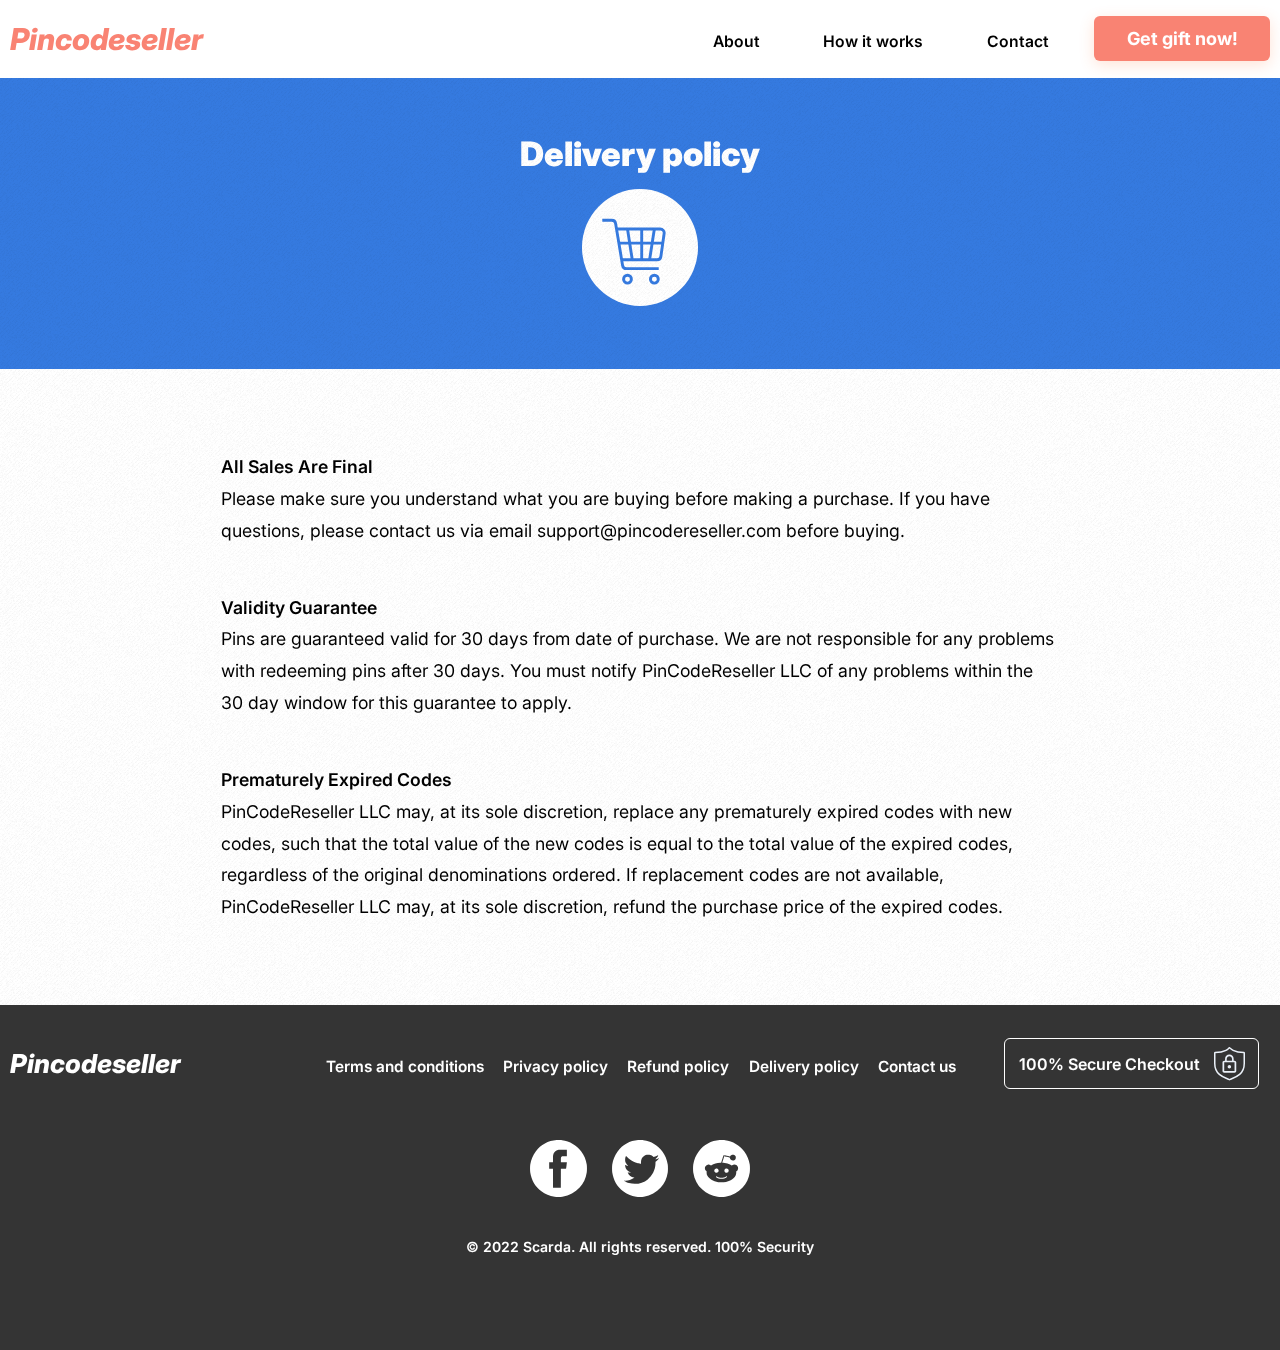
==== commit 816913a4: "Add files via upload" ====
--- a/delivery.html
+++ b/delivery.html
@@ -6,7 +6,7 @@
 	<meta charset="UTF-8">
 	<meta name="format-detection" content="telephone=no">
 	<!-- <style>body{opacity: 0;}</style> -->
-	<link rel="stylesheet" href="css/style.min.css?_v=20230713145528">
+	<link rel="stylesheet" href="css/style.min.css?_v=20230713150409">
 	<link rel="shortcut icon" href="favicon.ico">
 	<!-- <meta name="robots" content="noindex, nofollow"> -->
 	<meta name="viewport" content="width=device-width, initial-scale=1.0">
@@ -84,7 +84,7 @@
 								<li class="menu-footer__item"><a href="privacy.html" class="menu-footer__link">Privacy policy</a></li>
 								<li class="menu-footer__item"><a href="refund.html" class="menu-footer__link">Refund policy</a></li>
 								<li class="menu-footer__item"><a href="delivery.html" class="menu-footer__link">Delivery policy</a></li>
-								<li class="menu-footer__item"><a href="home.html" class="menu-footer__link" data-goto=".page__contact">Contact us</a></li>
+								<li class="menu-footer__item"><a href="home.html" class="menu-footer__link" data-goto=".page__contact" data-goto-header>Contact us</a></li>
 							</ul>
 						</nav>
 					</div>
@@ -111,8 +111,8 @@
 		</footer>
 	</div>
 
-	<script src="js/app.min.js?_v=20230713145528"></script>
-	<script src="https://www.google.com/recaptcha/api.js?_v=20230713145528" async defer></script>
+	<script src="js/app.min.js?_v=20230713150409"></script>
+	<script src="https://www.google.com/recaptcha/api.js?_v=20230713150409" async defer></script>
 
 
 </body>
--- a/css/style.min.css
+++ b/css/style.min.css
@@ -1 +1 @@
-@charset "UTF-8";@import url(https://fonts.googleapis.com/css?family=Inter:regular,500,600,700,800,900&display=swap);@import url(https://fonts.googleapis.com/css?family=Fira+Sans:900&display=swap);*{padding:0;margin:0;border:0}*,:after,:before{-webkit-box-sizing:border-box;box-sizing:border-box}body,html{height:100%;min-width:320px}body{color:#000;line-height:1;font-family:Inter;font-size:1.375rem;-ms-text-size-adjust:100%;-moz-text-size-adjust:100%;-webkit-text-size-adjust:100%;-webkit-font-smoothing:antialiased;-moz-osx-font-smoothing:grayscale}button,input,textarea{font-family:Inter;font-size:inherit;line-height:inherit}button{cursor:pointer;color:inherit;background-color:transparent}a{color:inherit;text-decoration:none}ul li{list-style:none}img{vertical-align:top}h1,h2,h3,h4,h5,h6{font-weight:inherit;font-size:inherit}.lock body{overflow:hidden;-ms-touch-action:none;touch-action:none;-ms-scroll-chaining:none;overscroll-behavior:none}.wrapper{min-height:100%;display:-webkit-box;display:-ms-flexbox;display:flex;-webkit-box-orient:vertical;-webkit-box-direction:normal;-ms-flex-direction:column;flex-direction:column;overflow:hidden}@supports (overflow:clip){.wrapper{overflow:clip}}.wrapper>main{-webkit-box-flex:1;-ms-flex:1 1 auto;flex:1 1 auto}.wrapper>*{min-width:0}[class*=__container]{max-width:91.25rem;margin:0 auto;padding:0 .625rem}.form__error{color:#e92e2e;font-size:.875rem;line-height:150%}.form__success{display:none;height:3.125rem;width:100%;-webkit-box-pack:center;-ms-flex-pack:center;justify-content:center;-webkit-box-align:center;-ms-flex-align:center;align-items:center;color:#3f793a;font-size:1.125rem;font-weight:500;line-height:150%;border:1px solid rgba(32,32,32,.2);background:#dff0d8}.form__fail{display:none;height:3.125rem;width:100%;-webkit-box-pack:center;-ms-flex-pack:center;justify-content:center;-webkit-box-align:center;-ms-flex-align:center;align-items:center;color:#e92e2e;font-size:1.125rem;font-weight:500;line-height:150%;border:1px solid rgba(32,32,32,.2);background:#ffbaba}._form-error .form__fail{display:none}input[type=email],input[type=tel],input[type=text],textarea{-webkit-appearance:none;-moz-appearance:none;appearance:none}.input{font-size:1.125rem;margin-top:.25rem;height:3.125rem;border-radius:0!important;width:100%;display:block;padding:0 20px;border:1px solid #eee}.input._form-focus{border:1px solid #000}.input._form-error{border:1px solid #e92e2e}.input[placeholder]:not([data-placeholder-nohiden])::-webkit-input-placeholder{-webkit-transition:opacity .3s;transition:opacity .3s;color:#8e8b8b;font-size:1.125rem;line-height:150%}.input[placeholder]:not([data-placeholder-nohiden])::-moz-placeholder{-moz-transition:opacity .3s;transition:opacity .3s;color:#8e8b8b;font-size:1.125rem;line-height:150%}.input[placeholder]:not([data-placeholder-nohiden]):-ms-input-placeholder{-ms-transition:opacity .3s;transition:opacity .3s;color:#8e8b8b;font-size:1.125rem;line-height:150%}.input[placeholder]:not([data-placeholder-nohiden])::-ms-input-placeholder{-ms-transition:opacity .3s;transition:opacity .3s;color:#8e8b8b;font-size:1.125rem;line-height:150%}.input[placeholder]:not([data-placeholder-nohiden])::placeholder{-webkit-transition:opacity .3s;transition:opacity .3s;color:#8e8b8b;font-size:1.125rem;line-height:150%}.input[placeholder]:not([data-placeholder-nohiden]):focus::-webkit-input-placeholder{opacity:0}.input[placeholder]:not([data-placeholder-nohiden]):focus::-moz-placeholder{opacity:0}.input[placeholder]:not([data-placeholder-nohiden]):focus:-ms-input-placeholder{opacity:0}.input[placeholder]:not([data-placeholder-nohiden]):focus::-ms-input-placeholder{opacity:0}.input[placeholder]:not([data-placeholder-nohiden]):focus::placeholder{opacity:0}textarea.input{padding-top:.6875rem;resize:none}body::after{content:"";background-color:rgba(0,0,0,.5);position:fixed;width:100%;height:100%;top:0;left:0;opacity:0;-webkit-transition:opacity .8s ease 0s;transition:opacity .8s ease 0s;pointer-events:none;z-index:149}.popup-show body::after{opacity:1}.popup{position:fixed;top:0;left:0;bottom:0;right:0;padding:30px 10px;-webkit-transition:visibility .8s ease 0s;transition:visibility .8s ease 0s;visibility:hidden;pointer-events:none}.popup_show{z-index:150;visibility:visible;overflow:auto;pointer-events:auto}.popup_show .popup__content{visibility:visible;-webkit-transform:scale(1);-ms-transform:scale(1);transform:scale(1)}.popup__wrapper{display:-webkit-box;display:-ms-flexbox;display:flex;-webkit-box-orient:vertical;-webkit-box-direction:normal;-ms-flex-direction:column;flex-direction:column;-webkit-box-align:center;-ms-flex-align:center;align-items:center;min-height:100%;-webkit-box-flex:1;-ms-flex:1 1 auto;flex:1 1 auto;width:100%;display:flex;-webkit-box-pack:center;-ms-flex-pack:center;justify-content:center;align-items:center}.popup__content{visibility:hidden;-webkit-transform:scale(0);-ms-transform:scale(0);transform:scale(0);-webkit-transition:-webkit-transform .3s ease 0s;transition:-webkit-transform .3s ease 0s;transition:transform .3s ease 0s;transition:transform .3s ease 0s,-webkit-transform .3s ease 0s;background-color:#eee;padding:20px;width:100%;max-width:900px;border-radius:20px}.lock .popup__content{visibility:visible}[class*=-ibg]{position:relative}[class*=-ibg] img{position:absolute;width:100%;height:100%;top:0;left:0;-o-object-fit:cover;object-fit:cover}[class*=-ibg_contain] img{-o-object-fit:contain;object-fit:contain}.logo{font-style:italic;font-weight:800;padding:.3125rem 0;z-index:41;-webkit-transition:all .3s;transition:all .3s}.button{display:-webkit-inline-box;display:-ms-inline-flexbox;display:inline-flex;color:#fff;font-size:1.125rem;font-weight:700;border-radius:.375rem;background:#f98373;-webkit-box-shadow:0 4px 15px 0 rgba(253,116,56,.2);box-shadow:0 4px 15px 0 rgba(253,116,56,.2);padding:1.125rem 2.25rem;-webkit-transition:all .3s;transition:all .3s}.button:active{background:-webkit-gradient(linear,left bottom,left top,from(rgba(0,0,0,.2)),to(rgba(0,0,0,.2))),#f98373;background:linear-gradient(0deg,rgba(0,0,0,.2) 0,rgba(0,0,0,.2) 100%),#f98373;-webkit-box-shadow:0 4px 15px 0 rgba(253,116,56,.2);box-shadow:0 4px 15px 0 rgba(253,116,56,.2)}.button_green{background:#2e9f25}.button_green:active{background:-webkit-gradient(linear,left bottom,left top,from(rgba(0,0,0,.2)),to(rgba(0,0,0,.2))),#2e9f25;background:linear-gradient(0deg,rgba(0,0,0,.2) 0,rgba(0,0,0,.2) 100%),#2e9f25}.button_white{background:#fff;color:#000}.button_white:active{background:-webkit-gradient(linear,left bottom,left top,from(rgba(0,0,0,.2)),to(rgba(0,0,0,.2))),#fff;background:linear-gradient(0deg,rgba(0,0,0,.2) 0,rgba(0,0,0,.2) 100%),#fff}@-webkit-keyframes jump{0%{-webkit-transform:scale(1);transform:scale(1);-webkit-box-shadow:0 1px 2px rgba(0,0,0,.15);box-shadow:0 1px 2px rgba(0,0,0,.15)}100%{-webkit-transform:scale(1.05);transform:scale(1.05);-webkit-box-shadow:0 5px 25px rgba(0,0,0,.1);box-shadow:0 5px 25px rgba(0,0,0,.1)}}@keyframes jump{0%{-webkit-transform:scale(1);transform:scale(1);-webkit-box-shadow:0 1px 2px rgba(0,0,0,.15);box-shadow:0 1px 2px rgba(0,0,0,.15)}100%{-webkit-transform:scale(1.05);transform:scale(1.05);-webkit-box-shadow:0 5px 25px rgba(0,0,0,.1);box-shadow:0 5px 25px rgba(0,0,0,.1)}}.title{text-align:center;font-weight:900;line-height:125%}.text{line-height:150%}.header{position:fixed;top:0;left:0;width:100%;background-color:#fff;z-index:40}.header__open{display:none;background:#e9eff7;margin:0 -1.25rem;text-align:center;padding:1.25rem 1.875rem 2.5rem 1.875rem}.menu-open .header__open{display:block}.open__title{text-shadow:0 4px 4px rgba(0,0,0,.25);font-weight:900;line-height:125%}.header__container{position:relative;display:-webkit-box;display:-ms-flexbox;display:flex;-webkit-box-align:center;-ms-flex-align:center;align-items:center;height:100%}.header__logo{color:#f98373;-webkit-transition:all .3s;transition:all .3s}.menu-open .header__logo{text-align:center;opacity:1;position:fixed;width:100%;margin-left:-.625rem}.header__menu{-webkit-box-flex:1;-ms-flex:1 1 auto;flex:1 1 auto}.header__actions{display:-webkit-box;display:-ms-flexbox;display:flex;-webkit-box-orient:horizontal;-webkit-box-direction:normal;-ms-flex-direction:row;flex-direction:row;gap:.9375rem;-webkit-box-align:center;-ms-flex-align:center;align-items:center}.menu__list{margin-bottom:auto;display:-webkit-box;display:-ms-flexbox;display:flex;-ms-flex-wrap:wrap;flex-wrap:wrap;-webkit-box-orient:horizontal;-webkit-box-direction:normal;-ms-flex-direction:row;flex-direction:row;-webkit-box-pack:end;-ms-flex-pack:end;justify-content:flex-end;z-index:120}.menu-open .menu__list{padding-bottom:1.875rem}.menu__link{position:relative;-webkit-transition:all .3s;transition:all .3s;font-weight:600}.menu__link::after{-webkit-transition:all .3s;transition:all .3s;content:"";bottom:-2px;left:0;width:100%;position:absolute;height:.09375rem;background-color:#000;opacity:0}.menu__link._active,.menu__link:active{color:#f98373}.menu__link._active::after,.menu__link:active::after{background-color:#f98373}.header__button{padding:.84375rem 2.03125rem;-webkit-animation:blink 1.5s ease-out infinite;animation:blink 1.5s ease-out infinite}@-webkit-keyframes blink{0%{opacity:1}30%{opacity:.8}100%{opacity:1}}@keyframes blink{0%{opacity:1}30%{opacity:.8}100%{opacity:1}}.open__text{margin:1.25rem 0;font-size:1rem;line-height:180%}.icon-menu{display:none}.footer{background:#343434}.footer__container{display:-webkit-box;display:-ms-flexbox;display:flex;-webkit-box-align:center;-ms-flex-align:center;align-items:center;-webkit-box-orient:vertical;-webkit-box-direction:normal;-ms-flex-direction:column;flex-direction:column;padding-top:2.0625rem}.footer__head{display:-webkit-box;display:-ms-flexbox;display:flex;width:100%}.footer__menu{-webkit-box-flex:1;-ms-flex:1 1 auto;flex:1 1 auto;display:-webkit-box;display:-ms-flexbox;display:flex;-webkit-box-pack:end;-ms-flex-pack:end;justify-content:flex-end;-webkit-box-align:center;-ms-flex-align:center;align-items:center}.footer__button{border-radius:.375rem;border:1px solid #fff;color:#fff;font-size:1rem;font-weight:600;width:255px;height:51px;display:-webkit-box;display:-ms-flexbox;display:flex;-webkit-box-align:center;-ms-flex-align:center;align-items:center;-webkit-box-pack:center;-ms-flex-pack:center;justify-content:center;gap:.875rem}.footer__copy{color:#fff;font-size:.875rem;font-weight:600;text-align:center;line-height:120%}.footer__logo{color:#fff;font-size:1.625rem;margin:auto 0;-webkit-transition:all .3s;transition:all .3s}.menu-footer__list{display:-webkit-box;display:-ms-flexbox;display:flex;-webkit-box-orient:horizontal;-webkit-box-direction:normal;-ms-flex-direction:row;flex-direction:row;-ms-flex-wrap:wrap;flex-wrap:wrap;-webkit-box-pack:center;-ms-flex-pack:center;justify-content:center}.menu-footer__item{position:relative;z-index:1}.menu-footer__link{color:#fff;font-weight:600;-webkit-transition:all .5s;transition:all .5s}.menu-footer__link::after{-webkit-transition:all .3s;transition:all .3s;content:"";bottom:-2px;left:0;width:100%;position:absolute;height:.09375rem;background-color:#fff;opacity:0}.menu-footer__link:active{color:#f98373}.menu-footer__link:active::after{background-color:#f98373}.social{display:-webkit-box;display:-ms-flexbox;display:flex;gap:1.5625rem}.social__item{-webkit-transition:all .3s;transition:all .3s}.social__item img{width:100%}.buy{background-color:#ebf1f9;position:relative;overflow:hidden}.no-webp .buy::after{background:url("../img/Buy/bg 13.png"),#d3d3d3 0 0/100% 100.765% no-repeat}.buy::after{content:"";mix-blend-mode:multiply;position:absolute;width:100%;height:100%;top:0;left:0;z-index:2}.buy__container{z-index:3;position:relative;display:-webkit-box;display:-ms-flexbox;display:flex;-webkit-box-pack:justify;-ms-flex-pack:justify;justify-content:space-between;padding-bottom:4.25rem}.buy__container::after{content:"";position:absolute;border-radius:50%;background:#357ae0;right:-10.125rem}.buy__content{padding-top:1.375rem;-webkit-box-flex:0;-ms-flex:0 1 39%;flex:0 1 39%}.buy__title{font-weight:900;line-height:125%;opacity:0;-webkit-transition:all .6s .2s;transition:all .6s .2s;-webkit-transform:translate(0,-1.875rem);-ms-transform:translate(0,-1.875rem);transform:translate(0,-1.875rem)}.buy__title._watcher-view{opacity:1;-webkit-transform:translate(0,0);-ms-transform:translate(0,0);transform:translate(0,0)}.buy__text{margin:2.1875rem 0;line-height:180%;opacity:0;-webkit-transition:all .6s .35s;transition:all .6s .35s;-webkit-transform:translate(0,-1.875rem);-ms-transform:translate(0,-1.875rem);transform:translate(0,-1.875rem)}.buy__text._watcher-view{opacity:1;-webkit-transform:translate(0,0);-ms-transform:translate(0,0);transform:translate(0,0)}.buy__button{cursor:pointer;-webkit-animation:.5s jump ease infinite alternate;animation:.5s jump ease infinite alternate;opacity:0;-webkit-transition:all .8s .6s,background-color .3s;transition:all .8s .6s,background-color .3s;-webkit-transform:translate(5rem,0);-ms-transform:translate(5rem,0);transform:translate(5rem,0)}.buy__button._watcher-view{opacity:1;-webkit-transform:translate(0,0);-ms-transform:translate(0,0);transform:translate(0,0)}.buy__image{position:relative;z-index:4;max-width:47%;opacity:0;-webkit-transition:all .8s;transition:all .8s;-webkit-transform:translate(1.875rem,0);-ms-transform:translate(1.875rem,0);transform:translate(1.875rem,0)}.buy__image img{width:100%}.buy__image._watcher-view{opacity:1;-webkit-transform:translate(0,0);-ms-transform:translate(0,0);transform:translate(0,0)}.gift__button{padding:.84375rem 2.03125rem;margin-top:2.8125rem;-webkit-animation:blink 1.5s ease-out infinite;animation:blink 1.5s ease-out infinite}@keyframes blink{0%{opacity:1}30%{opacity:.8}100%{opacity:1}}.about{position:relative}.no-webp .about::after{background:url("../img/About/bg 15.png"),#d3d3d3 0 0/100% 100.765% no-repeat}.about::after{content:"";mix-blend-mode:multiply;position:absolute;width:100%;height:110%;top:0;left:0;z-index:2}.about__container{text-align:center;position:relative;z-index:3}.about__tecstures{position:absolute;width:100%;height:21.625rem;top:2.875rem;left:0;z-index:-1}.about__tecstures img{width:100%}.about__title{opacity:0;-webkit-transition:all .6s 0s;transition:all .6s 0s;-webkit-transform:translate(0,1.875rem);-ms-transform:translate(0,1.875rem);transform:translate(0,1.875rem)}.about__title._watcher-view{opacity:1;-webkit-transform:translate(0,0);-ms-transform:translate(0,0);transform:translate(0,0)}.about__text{line-height:180%;max-width:55%;margin:0 auto;margin-top:1.25rem;opacity:0;-webkit-transition:all .6s .2s;transition:all .6s .2s;-webkit-transform:translate(0,1.875rem);-ms-transform:translate(0,1.875rem);transform:translate(0,1.875rem)}.about__text._watcher-view{opacity:1;-webkit-transform:translate(0,0);-ms-transform:translate(0,0);transform:translate(0,0)}.about__items{display:-webkit-box;display:-ms-flexbox;display:flex;-webkit-box-pack:center;-ms-flex-pack:center;justify-content:center}.about__button{-webkit-animation:.5s jump ease infinite alternate;animation:.5s jump ease infinite alternate;opacity:0;-webkit-transition:all .8s .5s,background-color .3s;transition:all .8s .5s,background-color .3s;-webkit-transform:translate(1.875rem,0);-ms-transform:translate(1.875rem,0);transform:translate(1.875rem,0)}.about__button._watcher-view{opacity:1;-webkit-transform:translate(0,0);-ms-transform:translate(0,0);transform:translate(0,0)}.about__icon{height:100%;position:relative;opacity:0;-webkit-transition:all .6s .35s;transition:all .6s .35s;-webkit-transform:translate(0,1.875rem);-ms-transform:translate(0,1.875rem);transform:translate(0,1.875rem)}.about__icon img{position:absolute;width:100%;top:5.375rem;left:0}.about__icon._watcher-view{opacity:1;-webkit-transform:translate(0,0);-ms-transform:translate(0,0);transform:translate(0,0)}.about .about__icon_2{opacity:0;-webkit-transition:all .6s .85s;transition:all .6s .85s;-webkit-transform:translate(0,1.875rem);-ms-transform:translate(0,1.875rem);transform:translate(0,1.875rem)}.about .about__icon_2 img{top:6.375rem}.about .about__icon_2._watcher-view{opacity:1;-webkit-transform:translate(0,0);-ms-transform:translate(0,0);transform:translate(0,0)}.item-about__image{width:71%;margin:0 auto}.item-about__image img{width:100%}.item-about_1{opacity:0;-webkit-transition:all 1.1s .2s;transition:all 1.1s .2s;-webkit-transform:translate(0,1.875rem);-ms-transform:translate(0,1.875rem);transform:translate(0,1.875rem)}.item-about_1._watcher-view{opacity:1;-webkit-transform:translate(0,0);-ms-transform:translate(0,0);transform:translate(0,0)}.item-about_2{opacity:0;-webkit-transition:all 1.1s .6s;transition:all 1.1s .6s;-webkit-transform:translate(0,1.875rem);-ms-transform:translate(0,1.875rem);transform:translate(0,1.875rem)}.item-about_2._watcher-view{opacity:1;-webkit-transform:translate(0,0);-ms-transform:translate(0,0);transform:translate(0,0)}.item-about_3{opacity:0;-webkit-transition:all 1.1s 1s;transition:all 1.1s 1s;-webkit-transform:translate(0,1.875rem);-ms-transform:translate(0,1.875rem);transform:translate(0,1.875rem)}.item-about_3._watcher-view{opacity:1;-webkit-transform:translate(0,0);-ms-transform:translate(0,0);transform:translate(0,0)}.icon-about__title{font-weight:600;line-height:150%;margin-bottom:.3125rem}.how{background-color:#ebf1f9;position:relative}.no-webp .how::after{background:url("../img/Buy/bg 13.png"),#d3d3d3 0 0/100% 100.765% no-repeat}.how::after{content:"";mix-blend-mode:multiply;position:absolute;width:100%;height:100%;top:0;left:0;z-index:2}.how__container{position:relative;z-index:4}.how__title{opacity:0;-webkit-transition:all .6s 0s;transition:all .6s 0s;-webkit-transform:translate(0,1.875rem);-ms-transform:translate(0,1.875rem);transform:translate(0,1.875rem)}.how__title._watcher-view{opacity:1;-webkit-transform:translate(0,0);-ms-transform:translate(0,0);transform:translate(0,0)}.how__items{padding:0 2.5rem 0 3.75rem;display:-ms-grid;display:grid;-webkit-box-pack:center;-ms-flex-pack:center;justify-content:center;-ms-grid-columns:minmax(auto,27.0625rem) minmax(auto,27.0625rem);grid-template-columns:minmax(auto,27.0625rem) minmax(auto,27.0625rem)}.how__item{display:-webkit-inline-box;display:-ms-inline-flexbox;display:inline-flex;-webkit-box-orient:vertical;-webkit-box-direction:normal;-ms-flex-direction:column;flex-direction:column}.item-how:nth-child(1){opacity:0;-webkit-transition:all .8s .2s;transition:all .8s .2s}.item-how:nth-child(2){opacity:0;-webkit-transition:all .8s .45s;transition:all .8s .45s}.item-how:nth-child(3){opacity:0;-webkit-transition:all .8s .7s;transition:all .8s .7s}.item-how:nth-child(4){opacity:0;-webkit-transition:all .8s .95s;transition:all .8s .95s}.item-how{-webkit-transform:translate(0,1.875rem);-ms-transform:translate(0,1.875rem);transform:translate(0,1.875rem);position:relative}.item-how._watcher-view{opacity:1;-webkit-transform:translate(0,0);-ms-transform:translate(0,0);transform:translate(0,0)}.item-how__title{font-weight:600;line-height:150%}.item-how__text{line-height:180%}.item-how__number{color:#fff;font-family:Fira Sans;font-weight:900;line-height:150%;display:-webkit-box;display:-ms-flexbox;display:flex;-webkit-box-align:center;-ms-flex-align:center;align-items:center;-webkit-box-pack:center;-ms-flex-pack:center;justify-content:center;position:absolute;top:-.5rem;left:-3.4375rem;border-radius:50%;background:#357ae0;-webkit-box-shadow:0 4px 15px 0 rgba(1,71,255,.2);box-shadow:0 4px 15px 0 rgba(1,71,255,.2);-webkit-filter:drop-shadow(0 4px 15px rgba(53, 122, 224, .2));filter:drop-shadow(0 4px 15px rgba(53, 122, 224, .2))}.amount{position:relative}.no-webp .amount::after{background:url("../img/About/bg 15.png"),#d3d3d3 0 0/100% 100.765% no-repeat}.amount::after{content:"";mix-blend-mode:multiply;position:absolute;width:100%;height:100%;top:0;left:0;z-index:2}.amount__container{position:relative;z-index:3}.amount__title{opacity:0;-webkit-transition:all .6s 0s;transition:all .6s 0s;-webkit-transform:translate(0,1.875rem);-ms-transform:translate(0,1.875rem);transform:translate(0,1.875rem)}.amount__title._watcher-view{opacity:1;-webkit-transform:translate(0,0);-ms-transform:translate(0,0);transform:translate(0,0)}.amount__items{display:-webkit-box;display:-ms-flexbox;display:flex;min-width:47.8125rem;padding-bottom:1.25rem}.item-amount>*{-webkit-transition:all .35s;transition:all .35s}.item-amount{cursor:pointer;border-radius:.375rem;background:#e9eff7;position:relative;overflow:hidden;padding:2.75rem 3.1875rem;display:-webkit-box;display:-ms-flexbox;display:flex;-webkit-box-orient:vertical;-webkit-box-direction:normal;-ms-flex-direction:column;flex-direction:column;-webkit-box-align:center;-ms-flex-align:center;align-items:center;-webkit-transition:all .4s;transition:all .4s}.item-amount__gift{position:absolute;-webkit-transform:rotate(45deg);-ms-transform:rotate(45deg);transform:rotate(45deg);top:.875rem;right:-2.5rem;background:#357ae0;-webkit-box-shadow:0 4px 15px 0 rgba(1,71,255,.2);box-shadow:0 4px 15px 0 rgba(1,71,255,.2);width:9rem;height:1.875rem;text-align:center;color:#fff;font-size:1rem;font-weight:900;padding:auto 0;line-height:1.8125rem}.item-amount__price{color:#000;text-align:center;font-size:40px;font-family:Inter;font-style:normal;font-weight:700;line-height:30.5px}.item-amount__text{color:#000;text-align:center;font-size:1rem;line-height:150%}.contact{background-color:#ebf1f9;position:relative;background-position:cover}.no-webp .contact::after{background:url("../img/Buy/bg 13.png"),#d3d3d3 0 0/100% 100.765% no-repeat}.contact::after{content:"";mix-blend-mode:multiply;position:absolute;width:100%;height:100%;top:0;left:0;z-index:2}.contact__container{position:relative;z-index:4;overflow:visible}.contact__mail{position:absolute;width:31.357143%;height:21.625rem;right:-2.9375rem;z-index:0}.contact__mail img{width:100%}.contact__wrapper{max-width:46.5rem;margin:0 auto}.contact__text{line-height:180%;text-align:center;margin-top:1.25rem}.contact__text a{text-decoration:underline}.form{padding:0 2.125rem}.form__items{display:-ms-grid;display:grid;-ms-grid-columns:1fr 1fr;grid-template-columns:1fr 1fr;margin-bottom:.625rem}.form__bottom{display:-webkit-box;display:-ms-flexbox;display:flex;-webkit-box-pack:justify;-ms-flex-pack:justify;justify-content:space-between;-webkit-box-align:end;-ms-flex-align:end;align-items:flex-end;margin-bottom:1.875rem}.policy{position:relative}.no-webp .policy::after{background:url("../img/Buy/bg 13.png"),#d3d3d3 0 0/100% 100.765% no-repeat}.policy::after{content:"";mix-blend-mode:multiply;position:absolute;width:100%;height:100%;top:0;left:0;z-index:2}.policy__container{padding:0 .625rem}.policy__title{background:#3eb572;display:-webkit-box;display:-ms-flexbox;display:flex;-webkit-box-orient:vertical;-webkit-box-direction:normal;-ms-flex-direction:column;flex-direction:column;-webkit-box-align:center;-ms-flex-align:center;align-items:center;color:#fff;font-weight:900;line-height:125%}.policy__title_terms{background:#9462bc}.policy__title_privacy{background:#d46f63}.policy__title_delivery{background:#357ae0}.policy__content{max-width:66.478873%;margin:0 auto;line-height:180%;display:-webkit-box;display:-ms-flexbox;display:flex;-webkit-box-orient:vertical;-webkit-box-direction:normal;-ms-flex-direction:column;flex-direction:column;gap:2.8125rem}.item-policy__label{font-weight:600}.success{display:-webkit-box;display:-ms-flexbox;display:flex;-webkit-box-orient:vertical;-webkit-box-direction:normal;-ms-flex-direction:column;flex-direction:column}.success__header{position:fixed;top:0;left:0;width:100%;background:#357ae0;color:#fff;font-style:italic;font-weight:800;display:-webkit-box;display:-ms-flexbox;display:flex;-webkit-box-align:center;-ms-flex-align:center;align-items:center;-webkit-box-pack:center;-ms-flex-pack:center;justify-content:center}.success__container{display:-webkit-box;display:-ms-flexbox;display:flex;-webkit-box-orient:vertical;-webkit-box-direction:normal;-ms-flex-direction:column;flex-direction:column;-webkit-box-align:center;-ms-flex-align:center;align-items:center;text-align:center;-webkit-box-flex:1;-ms-flex:1 1 auto;flex:1 1 auto}.success__title{font-size:2rem;font-weight:800;line-height:125%}.success__label{margin-top:.375rem;color:#7b7d80;font-size:1.125rem;font-weight:500;line-height:180%}.success__pin{text-align:center}.success__text{max-width:50%;font-size:1.125rem;line-height:180%;display:-webkit-box;display:-ms-flexbox;display:flex;-webkit-box-orient:vertical;-webkit-box-direction:normal;-ms-flex-direction:column;flex-direction:column;gap:1.875rem;margin-bottom:1.875rem}.success__footer{padding-bottom:3.4375rem;display:-webkit-box;display:-ms-flexbox;display:flex;-ms-flex-wrap:wrap;flex-wrap:wrap;gap:.3125rem;-webkit-box-align:center;-ms-flex-align:center;align-items:center;-webkit-box-pack:center;-ms-flex-pack:center;justify-content:center}.success__footer span{color:#616161;text-align:center;font-size:.75rem}.footer__link{color:#616161;text-align:center;font-size:.75rem}.pin__number{margin-top:1.25rem;width:27.4375rem;background:#eee;height:3.3125rem;font-size:1.1875rem;font-weight:800;display:-webkit-box;display:-ms-flexbox;display:flex;-webkit-box-align:center;-ms-flex-align:center;align-items:center;-webkit-box-pack:center;-ms-flex-pack:center;justify-content:center}.pin__amount{margin-top:1.25rem;font-size:1.1875rem}@media (min-width:41.875em){.how__item{border-radius:1.25rem;border:1px solid #357ae0;background:#fff;-webkit-box-shadow:0 4px 15px 0 rgba(1,71,255,.2);box-shadow:0 4px 15px 0 rgba(1,71,255,.2);padding:1.25rem 2.625rem 1.875rem 4.375rem}.item-how__text{max-width:20rem}}@media (min-width:47.99875em){.gift__button{display:none;margin-top:4.25rem}.amount__item:nth-child(1){opacity:0;-webkit-transition:opacity .6s 1s,-webkit-transform .6s 1s;transition:opacity .6s 1s,-webkit-transform .6s 1s;transition:opacity .6s 1s,transform .6s 1s;transition:opacity .6s 1s,transform .6s 1s,-webkit-transform .6s 1s;-webkit-transform:translate(0,1.875rem);-ms-transform:translate(0,1.875rem);transform:translate(0,1.875rem)}.amount__item:nth-child(1)._watcher-view{opacity:1;-webkit-transform:translate(0,0);-ms-transform:translate(0,0);transform:translate(0,0)}.amount__item:nth-child(2){opacity:0;-webkit-transition:opacity .6s .75s,-webkit-transform .6s .75s;transition:opacity .6s .75s,-webkit-transform .6s .75s;transition:opacity .6s .75s,transform .6s .75s;transition:opacity .6s .75s,transform .6s .75s,-webkit-transform .6s .75s;-webkit-transform:translate(0,1.875rem);-ms-transform:translate(0,1.875rem);transform:translate(0,1.875rem)}.amount__item:nth-child(2)._watcher-view{opacity:1;-webkit-transform:translate(0,0);-ms-transform:translate(0,0);transform:translate(0,0)}.amount__item:nth-child(3){opacity:0;-webkit-transition:opacity .6s .5s,-webkit-transform .6s .5s;transition:opacity .6s .5s,-webkit-transform .6s .5s;transition:opacity .6s .5s,transform .6s .5s;transition:opacity .6s .5s,transform .6s .5s,-webkit-transform .6s .5s;-webkit-transform:translate(0,1.875rem);-ms-transform:translate(0,1.875rem);transform:translate(0,1.875rem)}.amount__item:nth-child(3)._watcher-view{opacity:1;-webkit-transform:translate(0,0);-ms-transform:translate(0,0);transform:translate(0,0)}.amount__item:nth-child(4){opacity:0;-webkit-transition:opacity .6s .25s,-webkit-transform .6s .25s;transition:opacity .6s .25s,-webkit-transform .6s .25s;transition:opacity .6s .25s,transform .6s .25s;transition:opacity .6s .25s,transform .6s .25s,-webkit-transform .6s .25s;-webkit-transform:translate(0,1.875rem);-ms-transform:translate(0,1.875rem);transform:translate(0,1.875rem)}.amount__item:nth-child(4)._watcher-view{opacity:1;-webkit-transform:translate(0,0);-ms-transform:translate(0,0);transform:translate(0,0)}}@media (min-width:87.5em){.buy__container::after{width:53rem}.buy__container::after{height:53rem}.buy__container::after{top:-3.3125rem}.buy__content{padding-left:4.4375rem}.buy__image{margin-right:1.9375rem}.about__items{gap:1.5625rem}.about__icon{width:5.4375rem}.item-about{width:22.1875rem}.icon-about__title{font-size:1.75rem}.icon-about__text{font-size:1.375rem}.how__items{-webkit-column-gap:9.25rem;-moz-column-gap:9.25rem;column-gap:9.25rem}.item-how{min-height:10.375rem}}@media (min-width:91.25em){textarea.input{height:10.25rem}.logo{font-size:2rem}.title{font-size:2.1875rem}.text{font-size:1.375rem}.header{height:5.3125rem}.open__title{font-size:2.1875rem}.menu__list{gap:4.375rem}.footer__container{padding-bottom:6.5625rem}.menu-footer__list{gap:1.25rem}.menu-footer__link{font-size:1rem}.social{margin-top:3.4375rem}.social{margin-bottom:2.75rem}.social__item{width:3.75rem}.buy__container{padding-top:9.8125rem}.buy__title{font-size:2.1875rem}.buy__text{font-size:1.375rem}.about__container{padding-top:5.5625rem}.about__container{margin-bottom:6.375rem}.about__items{margin-top:3.5625rem}.about__button{margin-top:3.75rem}.icon-about__title{margin-top:2.0625rem}.how__container{padding-top:5.9375rem}.how__container{padding-bottom:5.625rem}.how__items{margin-top:3.5625rem}.how__items{row-gap:2.75rem}.item-how__title{font-size:1.75rem}.item-how__text{margin-top:.625rem}.item-how__text{font-size:1.125rem}.item-how__number{font-size:2.875rem}.item-how__number{width:5.375rem}.item-how__number{height:5.375rem}.amount{padding-top:5.625rem}.amount{padding-bottom:4.8125rem}.amount__items{margin-top:3.75rem}.amount__items{-webkit-column-gap:3.0625rem;-moz-column-gap:3.0625rem;column-gap:3.0625rem}.item-amount__text{margin-top:1rem}.item-amount__button{margin-top:1rem}.contact__container{padding-top:5.625rem}.contact__container{padding-bottom:2.6875rem}.contact__mail{top:3.4375rem}.contact__text{font-size:1.375rem}.contact__form{margin-top:1.875rem}.form__items{-webkit-column-gap:3.125rem;-moz-column-gap:3.125rem;column-gap:3.125rem}.form__label{font-size:1.125rem}.form__textarea{margin-top:2.0625rem}.form__textarea{margin-bottom:1.875rem}.policy__title{padding-top:8.8125rem}.policy__title{padding-bottom:4.125rem}.policy__title{gap:.8125rem}.policy__title{font-size:2.1875rem}.policy__icon{width:7.5rem}.policy__content{padding-top:5.625rem}.policy__content{padding-bottom:5.625rem}.policy__content{font-size:1.125rem}.success__header{height:6.25rem}.success__header{font-size:2rem}.success__container{padding-top:10.3125rem}.success__icon{width:6.25rem}.success__title{margin-top:1.4375rem}.success__pin{margin-top:2.5rem}.success__text{margin-top:3.125rem}}@media (min-width:90em){.menu__link{font-size:1rem}.header__button{margin-left:3.3125rem}.footer__button{margin-left:5.375rem}.footer__button{margin-right:1.75rem}}@media (max-width:75em){.buy__image{max-width:53%}}@media (max-width:48em){.menu__link{font-size:.9375rem}.header__button{margin-left:1.25rem}.buy__container::after{width:37.5rem}.buy__container::after{height:37.5rem}.buy__container::after{top:.0000000625rem}.buy__content{padding-left:.0000000625rem}.buy__image{margin-right:.0000000625rem}.about__items{gap:.0625rem}.about__icon{width:3.125rem}}@media (max-width:30em){.item-about{width:9.375rem}.icon-about__title{font-size:1.25rem}.icon-about__text{font-size:1rem}}@media (max-width:25em){.menu__body{padding-top:4.1875rem}.item-amount._watcher-view{background:#357ae0}.item-amount._watcher-view .item-amount__price{color:#fff}.item-amount._watcher-view .item-amount__text{color:#fff}.item-amount._watcher-view .item-amount__button{color:#000;background:#fff}.item-amount._watcher-view .item-amount__button:active{background:-webkit-gradient(linear,left bottom,left top,from(rgba(0,0,0,.2)),to(rgba(0,0,0,.2))),#fff;background:linear-gradient(0deg,rgba(0,0,0,.2) 0,rgba(0,0,0,.2) 100%),#fff}.item-amount._watcher-view .item-amount__gift{color:#000;background:#fff}}@media (max-width:25em) and (any-hover:hover){.item-amount._watcher-view .item-amount__button:hover{-webkit-box-shadow:0 4px 15px 0 rgba(0,0,0,.4);box-shadow:0 4px 15px 0 rgba(0,0,0,.4)}}@media (max-width:20em){textarea.input{height:7.8125rem}.logo{font-size:1.25rem}.title{font-size:1.625rem}.text{font-size:1rem}.header{height:2.5rem}.open__title{font-size:1.625rem}.menu__list{gap:1.8125rem}.footer__container{padding-bottom:2.5rem}.menu-footer__list{gap:.9375rem}.menu-footer__link{font-size:.75rem}.social{margin-top:1.875rem}.social{margin-bottom:1.875rem}.social__item{width:2.5rem}.buy__container{padding-top:.0000000625rem}.buy__title{font-size:1.625rem}.buy__text{font-size:1rem}.about__container{padding-top:2.5rem}.about__container{margin-bottom:2.5rem}.about__items{margin-top:1.25rem}.about__button{margin-top:1.875rem}.icon-about__title{margin-top:1.25rem}.how__container{padding-top:2.5rem}.how__container{padding-bottom:2.5rem}.how__items{margin-top:1.25rem}.how__items{row-gap:1.25rem}.item-how__title{font-size:1.25rem}.item-how__text{margin-top:.0000000625rem}.item-how__text{font-size:1rem}.item-how__number{font-size:2.25rem}.item-how__number{width:3.5rem}.item-how__number{height:3.5rem}.amount{padding-top:2.5rem}.amount{padding-bottom:1.25rem}.amount__items{margin-top:1.25rem}.amount__items{-webkit-column-gap:.9375rem;-moz-column-gap:.9375rem;column-gap:.9375rem}.item-amount__text{margin-top:1.25rem}.item-amount__button{margin-top:2.9375rem}.contact__container{padding-top:2.5rem}.contact__container{padding-bottom:2.5rem}.contact__mail{top:.0000000625rem}.contact__text{font-size:1rem}.contact__form{margin-top:1.25rem}.form__items{-webkit-column-gap:.9375rem;-moz-column-gap:.9375rem;column-gap:.9375rem}.form__label{font-size:1rem}.form__textarea{margin-top:1.6875rem}.form__textarea{margin-bottom:1.25rem}.policy__title{padding-top:5.625rem}.policy__title{padding-bottom:2.9375rem}.policy__title{gap:1.3125rem}.policy__title{font-size:1.625rem}.policy__icon{width:6.25rem}.policy__content{padding-top:2.5rem}.policy__content{padding-bottom:2.5rem}.policy__content{font-size:1rem}.success__header{height:3.75rem}.success__header{font-size:1.75rem}.success__container{padding-top:5.625rem}.success__icon{width:5.4375rem}.success__title{margin-top:1.875rem}.success__pin{margin-top:1.875rem}.success__text{margin-top:1.875rem}}@media (max-width:73.75em){.footer__head{-webkit-box-orient:vertical;-webkit-box-direction:normal;-ms-flex-direction:column;flex-direction:column;-webkit-box-align:center;-ms-flex-align:center;align-items:center;gap:2.5rem}.footer__button{margin-left:1.5625rem}.footer__button{margin-right:.0000000625rem}}@media (max-width:73.75em) and (max-width:61.99875em){.footer__head{gap:1.875rem}}@media (max-width:61.99875em){.header__button{padding:.875rem 1.875rem}.buy__container{padding-bottom:2.5rem}.buy__text{margin-top:1.5625rem}.buy__image{max-width:57%}.about__items{-webkit-box-pack:justify;-ms-flex-pack:justify;justify-content:space-between}.about__icon img{top:3.4375rem}.about .about__icon_2 img{top:4.375rem}.how__item{padding:.9375rem 1.875rem 1.25rem 3.125rem}.item-how__number{left:-2.1875rem;top:-1.125rem}.item-amount{padding:2.5rem 1.875rem}}@media (max-width:52.5em){.item-amount__gift{height:2.8125rem;top:-.375rem;right:-3.6875rem;display:-webkit-box;display:-ms-flexbox;display:flex;-webkit-box-orient:vertical;-webkit-box-direction:normal;-ms-flex-direction:column;flex-direction:column;-webkit-box-pack:end;-ms-flex-pack:end;justify-content:flex-end}}@media (max-width:47.99875em){.menu__body{display:-webkit-box;display:-ms-flexbox;display:flex;-webkit-box-orient:vertical;-webkit-box-direction:normal;-ms-flex-direction:column;flex-direction:column;-webkit-transition:all .4s;transition:all .4s;overflow:auto;position:fixed;width:100%;height:100%;top:0;left:-100%;z-index:40;background-color:#fff;padding:5rem .9375rem 0 .9375rem}.menu__body::after{content:"";position:fixed;top:0;left:-100%;width:100%;background-color:#fff;z-index:41}.menu-open .menu__body{left:0}.menu-open .menu__body::after{left:0}.menu__list{-webkit-box-orient:vertical;-webkit-box-direction:normal;-ms-flex-direction:column;flex-direction:column;-webkit-box-align:center;-ms-flex-align:center;align-items:center}.menu__link{padding:.8125rem 3.875rem .9375rem 3.875rem}.menu__link._navigator-active{background:#2e9f25;color:#fff}.header__button{display:none}.header__button{padding:.625rem 1.5625rem}.icon-menu{display:block;position:relative;width:2.0625rem;height:1.25rem;z-index:45}.icon-menu span,.icon-menu::after,.icon-menu::before{content:"";-webkit-transition:all .3s ease 0s;transition:all .3s ease 0s;right:0;position:absolute;width:100%;height:.25rem;background-color:#000}.icon-menu::before{top:0}.icon-menu::after{bottom:0}.icon-menu span{top:calc(50% - .125rem)}.menu-open .icon-menu span{width:0}.menu-open .icon-menu::after,.menu-open .icon-menu::before{height:.1875rem}.menu-open .icon-menu::before{top:calc(50% - .1875rem);-webkit-transform:rotate(-45deg);-ms-transform:rotate(-45deg);transform:rotate(-45deg)}.menu-open .icon-menu::after{bottom:calc(50% - 0rem);-webkit-transform:rotate(45deg);-ms-transform:rotate(45deg);transform:rotate(45deg)}.footer__container{padding-top:2.5rem}.footer__logo{display:none}.buy__container{padding-bottom:0}.buy__container{-webkit-box-orient:vertical;-webkit-box-direction:reverse;-ms-flex-direction:column-reverse;flex-direction:column-reverse;padding-left:0;padding-right:0}.buy__container::after{display:none}.buy__content{text-align:center;margin:0 -1.25rem;padding:2.125rem 1.875rem 2.5rem 1.875rem}.buy__image img{margin-top:1.4375rem}.buy__image{max-width:100%;background:#357ae0;text-align:center;padding:0 1.25rem;padding-bottom:1.4375rem}.about__text{max-width:100%}.about__icon img{top:2.3125rem}.about .about__icon_2 img{top:2.8125rem}.amount__container{overflow:scroll}.amount__items{width:100%;margin:0 auto;overflow:scroll}.amount__items{opacity:0;-webkit-transition:opacity .6s .2s,-webkit-transform .6s .2s;transition:opacity .6s .2s,-webkit-transform .6s .2s;transition:opacity .6s .2s,transform .6s .2s;transition:opacity .6s .2s,transform .6s .2s,-webkit-transform .6s .2s;-webkit-transform:translate(0,1.875rem);-ms-transform:translate(0,1.875rem);transform:translate(0,1.875rem)}.amount__items._watcher-view{opacity:1;-webkit-transform:translate(0,0);-ms-transform:translate(0,0);transform:translate(0,0)}.item-amount{padding:2.5rem .625rem}.contact{background:#ebf1f9}.form{padding:0}.policy__content{max-width:100%;background:url("../img/bg 14.svg")}.success__text{max-width:100%}}@media (max-width:47.99875em) and (any-hover:none){.icon-menu{cursor:default}}@media (max-width:41.875em){.how__items{-webkit-column-gap:3.125rem;-moz-column-gap:3.125rem;column-gap:3.125rem}.how__items{display:-webkit-box;display:-ms-flexbox;display:flex;-webkit-box-orient:vertical;-webkit-box-direction:normal;-ms-flex-direction:column;flex-direction:column;padding:0}.how__item{padding:0}.item-how{display:-webkit-box;display:-ms-flexbox;display:flex;-webkit-box-orient:horizontal;-webkit-box-direction:normal;-ms-flex-direction:row;flex-direction:row;-webkit-box-pack:center;-ms-flex-pack:center;justify-content:center;-webkit-box-align:center;-ms-flex-align:center;align-items:center}.item-how__body{width:80%}.item-how__text{width:100%}.item-how__number{position:static}}@media (max-width:37.5em){.about__icon{margin:0 -.625rem}.form__items{-ms-grid-columns:1fr;grid-template-columns:1fr;row-gap:.625rem}}@media (max-width:29.99875em){.menu-footer__list{-webkit-box-orient:vertical;-webkit-box-direction:normal;-ms-flex-direction:column;flex-direction:column;-webkit-box-align:center;-ms-flex-align:center;align-items:center}.buy__image{margin-top:1.25rem}.about__container{padding:0 .625rem}.about__tecstures{display:none}.about__title{padding:0 3.125rem}.about__items{-webkit-box-orient:vertical;-webkit-box-direction:normal;-ms-flex-direction:column;flex-direction:column}.about__icon{position:absolute;right:.9375rem}.about__icon{margin:0}.about__icon img{top:0}.about .about__icon_2 img{top:0}.item-about{width:78%;margin:0 auto;position:relative}.how__container{padding:0 .625rem}.item-how__body{width:70%}.contact__mail{display:none}.form__bottom{-webkit-box-orient:vertical;-webkit-box-direction:normal;-ms-flex-direction:column;flex-direction:column;-webkit-box-align:center;-ms-flex-align:center;align-items:center;gap:1.25rem}.pin{width:100%}.pin__number{-webkit-box-flex:1;-ms-flex:1 1 100%;flex:1 1 100%;width:100%}}@media (min-width:20em) and (max-width:91.25em){@supports (height:clamp(7.8125rem ,7.1282894737rem + 3.4210526316vw ,10.25rem)){textarea.input{height:clamp(7.8125rem ,7.1282894737rem + 3.4210526316vw ,10.25rem)}}@supports not (height:clamp(7.8125rem ,7.1282894737rem + 3.4210526316vw ,10.25rem)){textarea.input{height:calc(7.8125rem + 2.4375 * (100vw - 20rem)/ 71.25)}}@supports (font-size:clamp(1.25rem ,1.0394736842rem + 1.0526315789vw ,2rem)){.logo{font-size:clamp(1.25rem ,1.0394736842rem + 1.0526315789vw ,2rem)}}@supports not (font-size:clamp(1.25rem ,1.0394736842rem + 1.0526315789vw ,2rem)){.logo{font-size:calc(1.25rem + .75 * (100vw - 20rem)/ 71.25)}}@supports (font-size:clamp(1.625rem ,1.4671052632rem + 0.7894736842vw ,2.1875rem)){.title{font-size:clamp(1.625rem ,1.4671052632rem + .7894736842vw ,2.1875rem)}}@supports not (font-size:clamp(1.625rem ,1.4671052632rem + 0.7894736842vw ,2.1875rem)){.title{font-size:calc(1.625rem + .5625 * (100vw - 20rem)/ 71.25)}}@supports (font-size:clamp(1rem ,0.8947368421rem + 0.5263157895vw ,1.375rem)){.text{font-size:clamp(1rem ,.8947368421rem + .5263157895vw ,1.375rem)}}@supports not (font-size:clamp(1rem ,0.8947368421rem + 0.5263157895vw ,1.375rem)){.text{font-size:calc(1rem + .375 * (100vw - 20rem)/ 71.25)}}@supports (height:clamp(2.5rem ,1.7105263158rem + 3.9473684211vw ,5.3125rem)){.header{height:clamp(2.5rem ,1.7105263158rem + 3.9473684211vw ,5.3125rem)}}@supports not (height:clamp(2.5rem ,1.7105263158rem + 3.9473684211vw ,5.3125rem)){.header{height:calc(2.5rem + 2.8125 * (100vw - 20rem)/ 71.25)}}@supports (font-size:clamp(1.625rem ,1.4671052632rem + 0.7894736842vw ,2.1875rem)){.open__title{font-size:clamp(1.625rem ,1.4671052632rem + .7894736842vw ,2.1875rem)}}@supports not (font-size:clamp(1.625rem ,1.4671052632rem + 0.7894736842vw ,2.1875rem)){.open__title{font-size:calc(1.625rem + .5625 * (100vw - 20rem)/ 71.25)}}@supports (gap:clamp(1.8125rem ,1.0932017544rem + 3.5964912281vw ,4.375rem)){.menu__list{gap:clamp(1.8125rem ,1.0932017544rem + 3.5964912281vw ,4.375rem)}}@supports not (gap:clamp(1.8125rem ,1.0932017544rem + 3.5964912281vw ,4.375rem)){.menu__list{gap:calc(1.8125rem + 2.5625 * (100vw - 20rem)/ 71.25)}}@supports (padding-bottom:clamp(2.5rem ,1.3596491228rem + 5.701754386vw ,6.5625rem)){.footer__container{padding-bottom:clamp(2.5rem ,1.3596491228rem + 5.701754386vw ,6.5625rem)}}@supports not (padding-bottom:clamp(2.5rem ,1.3596491228rem + 5.701754386vw ,6.5625rem)){.footer__container{padding-bottom:calc(2.5rem + 4.0625 * (100vw - 20rem)/ 71.25)}}@supports (gap:clamp(0.9375rem ,0.8497807018rem + 0.4385964912vw ,1.25rem)){.menu-footer__list{gap:clamp(.9375rem ,.8497807018rem + .4385964912vw ,1.25rem)}}@supports not (gap:clamp(0.9375rem ,0.8497807018rem + 0.4385964912vw ,1.25rem)){.menu-footer__list{gap:calc(.9375rem + .3125 * (100vw - 20rem)/ 71.25)}}@supports (font-size:clamp(0.75rem ,0.6798245614rem + 0.350877193vw ,1rem)){.menu-footer__link{font-size:clamp(.75rem ,.6798245614rem + .350877193vw ,1rem)}}@supports not (font-size:clamp(0.75rem ,0.6798245614rem + 0.350877193vw ,1rem)){.menu-footer__link{font-size:calc(.75rem + .25 * (100vw - 20rem)/ 71.25)}}@supports (margin-top:clamp(1.875rem ,1.4364035088rem + 2.1929824561vw ,3.4375rem)){.social{margin-top:clamp(1.875rem ,1.4364035088rem + 2.1929824561vw ,3.4375rem)}}@supports not (margin-top:clamp(1.875rem ,1.4364035088rem + 2.1929824561vw ,3.4375rem)){.social{margin-top:calc(1.875rem + 1.5625 * (100vw - 20rem)/ 71.25)}}@supports (margin-bottom:clamp(1.875rem ,1.6293859649rem + 1.2280701754vw ,2.75rem)){.social{margin-bottom:clamp(1.875rem ,1.6293859649rem + 1.2280701754vw ,2.75rem)}}@supports not (margin-bottom:clamp(1.875rem ,1.6293859649rem + 1.2280701754vw ,2.75rem)){.social{margin-bottom:calc(1.875rem + .875 * (100vw - 20rem)/ 71.25)}}@supports (width:clamp(2.5rem ,2.149122807rem + 1.7543859649vw ,3.75rem)){.social__item{width:clamp(2.5rem ,2.149122807rem + 1.7543859649vw ,3.75rem)}}@supports not (width:clamp(2.5rem ,2.149122807rem + 1.7543859649vw ,3.75rem)){.social__item{width:calc(2.5rem + 1.25 * (100vw - 20rem)/ 71.25)}}@supports (padding-top:clamp(0.0000000625rem ,-2.7543858849rem + 13.7719297368vw ,9.8125rem)){.buy__container{padding-top:clamp(.0000000625rem ,-2.7543858849rem + 13.7719297368vw ,9.8125rem)}}@supports not (padding-top:clamp(0.0000000625rem ,-2.7543858849rem + 13.7719297368vw ,9.8125rem)){.buy__container{padding-top:calc(.0000000625rem + 9.8124999375 * (100vw - 20rem)/ 71.25)}}@supports (font-size:clamp(1.625rem ,1.4671052632rem + 0.7894736842vw ,2.1875rem)){.buy__title{font-size:clamp(1.625rem ,1.4671052632rem + .7894736842vw ,2.1875rem)}}@supports not (font-size:clamp(1.625rem ,1.4671052632rem + 0.7894736842vw ,2.1875rem)){.buy__title{font-size:calc(1.625rem + .5625 * (100vw - 20rem)/ 71.25)}}@supports (font-size:clamp(1rem ,0.8947368421rem + 0.5263157895vw ,1.375rem)){.buy__text{font-size:clamp(1rem ,.8947368421rem + .5263157895vw ,1.375rem)}}@supports not (font-size:clamp(1rem ,0.8947368421rem + 0.5263157895vw ,1.375rem)){.buy__text{font-size:calc(1rem + .375 * (100vw - 20rem)/ 71.25)}}@supports (padding-top:clamp(2.5rem ,1.6403508772rem + 4.298245614vw ,5.5625rem)){.about__container{padding-top:clamp(2.5rem ,1.6403508772rem + 4.298245614vw ,5.5625rem)}}@supports not (padding-top:clamp(2.5rem ,1.6403508772rem + 4.298245614vw ,5.5625rem)){.about__container{padding-top:calc(2.5rem + 3.0625 * (100vw - 20rem)/ 71.25)}}@supports (margin-bottom:clamp(2.5rem ,1.4122807018rem + 5.4385964912vw ,6.375rem)){.about__container{margin-bottom:clamp(2.5rem ,1.4122807018rem + 5.4385964912vw ,6.375rem)}}@supports not (margin-bottom:clamp(2.5rem ,1.4122807018rem + 5.4385964912vw ,6.375rem)){.about__container{margin-bottom:calc(2.5rem + 3.875 * (100vw - 20rem)/ 71.25)}}@supports (margin-top:clamp(1.25rem ,0.600877193rem + 3.2456140351vw ,3.5625rem)){.about__items{margin-top:clamp(1.25rem ,.600877193rem + 3.2456140351vw ,3.5625rem)}}@supports not (margin-top:clamp(1.25rem ,0.600877193rem + 3.2456140351vw ,3.5625rem)){.about__items{margin-top:calc(1.25rem + 2.3125 * (100vw - 20rem)/ 71.25)}}@supports (margin-top:clamp(1.875rem ,1.3486842105rem + 2.6315789474vw ,3.75rem)){.about__button{margin-top:clamp(1.875rem ,1.3486842105rem + 2.6315789474vw ,3.75rem)}}@supports not (margin-top:clamp(1.875rem ,1.3486842105rem + 2.6315789474vw ,3.75rem)){.about__button{margin-top:calc(1.875rem + 1.875 * (100vw - 20rem)/ 71.25)}}@supports (margin-top:clamp(1.25rem ,1.0219298246rem + 1.1403508772vw ,2.0625rem)){.icon-about__title{margin-top:clamp(1.25rem ,1.0219298246rem + 1.1403508772vw ,2.0625rem)}}@supports not (margin-top:clamp(1.25rem ,1.0219298246rem + 1.1403508772vw ,2.0625rem)){.icon-about__title{margin-top:calc(1.25rem + .8125 * (100vw - 20rem)/ 71.25)}}@supports (padding-top:clamp(2.5rem ,1.5350877193rem + 4.8245614035vw ,5.9375rem)){.how__container{padding-top:clamp(2.5rem ,1.5350877193rem + 4.8245614035vw ,5.9375rem)}}@supports not (padding-top:clamp(2.5rem ,1.5350877193rem + 4.8245614035vw ,5.9375rem)){.how__container{padding-top:calc(2.5rem + 3.4375 * (100vw - 20rem)/ 71.25)}}@supports (padding-bottom:clamp(2.5rem ,1.6228070175rem + 4.3859649123vw ,5.625rem)){.how__container{padding-bottom:clamp(2.5rem ,1.6228070175rem + 4.3859649123vw ,5.625rem)}}@supports not (padding-bottom:clamp(2.5rem ,1.6228070175rem + 4.3859649123vw ,5.625rem)){.how__container{padding-bottom:calc(2.5rem + 3.125 * (100vw - 20rem)/ 71.25)}}@supports (margin-top:clamp(1.25rem ,0.600877193rem + 3.2456140351vw ,3.5625rem)){.how__items{margin-top:clamp(1.25rem ,.600877193rem + 3.2456140351vw ,3.5625rem)}}@supports not (margin-top:clamp(1.25rem ,0.600877193rem + 3.2456140351vw ,3.5625rem)){.how__items{margin-top:calc(1.25rem + 2.3125 * (100vw - 20rem)/ 71.25)}}@supports (row-gap:clamp(1.25rem ,0.8289473684rem + 2.1052631579vw ,2.75rem)){.how__items{row-gap:clamp(1.25rem ,.8289473684rem + 2.1052631579vw ,2.75rem)}}@supports not (row-gap:clamp(1.25rem ,0.8289473684rem + 2.1052631579vw ,2.75rem)){.how__items{row-gap:calc(1.25rem + 1.5 * (100vw - 20rem)/ 71.25)}}@supports (font-size:clamp(1.25rem ,1.1096491228rem + 0.701754386vw ,1.75rem)){.item-how__title{font-size:clamp(1.25rem ,1.1096491228rem + .701754386vw ,1.75rem)}}@supports not (font-size:clamp(1.25rem ,1.1096491228rem + 0.701754386vw ,1.75rem)){.item-how__title{font-size:calc(1.25rem + .5 * (100vw - 20rem)/ 71.25)}}@supports (margin-top:clamp(0.0000000625rem ,-0.1754385164rem + 0.8771928947vw ,0.625rem)){.item-how__text{margin-top:clamp(.0000000625rem ,-.1754385164rem + .8771928947vw ,.625rem)}}@supports not (margin-top:clamp(0.0000000625rem ,-0.1754385164rem + 0.8771928947vw ,0.625rem)){.item-how__text{margin-top:calc(.0000000625rem + .6249999375 * (100vw - 20rem)/ 71.25)}}@supports (font-size:clamp(1rem ,0.9649122807rem + 0.1754385965vw ,1.125rem)){.item-how__text{font-size:clamp(1rem ,.9649122807rem + .1754385965vw ,1.125rem)}}@supports not (font-size:clamp(1rem ,0.9649122807rem + 0.1754385965vw ,1.125rem)){.item-how__text{font-size:calc(1rem + .125 * (100vw - 20rem)/ 71.25)}}@supports (font-size:clamp(2.25rem ,2.0745614035rem + 0.8771929825vw ,2.875rem)){.item-how__number{font-size:clamp(2.25rem ,2.0745614035rem + .8771929825vw ,2.875rem)}}@supports not (font-size:clamp(2.25rem ,2.0745614035rem + 0.8771929825vw ,2.875rem)){.item-how__number{font-size:calc(2.25rem + .625 * (100vw - 20rem)/ 71.25)}}@supports (width:clamp(3.5rem ,2.9736842105rem + 2.6315789474vw ,5.375rem)){.item-how__number{width:clamp(3.5rem ,2.9736842105rem + 2.6315789474vw ,5.375rem)}}@supports not (width:clamp(3.5rem ,2.9736842105rem + 2.6315789474vw ,5.375rem)){.item-how__number{width:calc(3.5rem + 1.875 * (100vw - 20rem)/ 71.25)}}@supports (height:clamp(3.5rem ,2.9736842105rem + 2.6315789474vw ,5.375rem)){.item-how__number{height:clamp(3.5rem ,2.9736842105rem + 2.6315789474vw ,5.375rem)}}@supports not (height:clamp(3.5rem ,2.9736842105rem + 2.6315789474vw ,5.375rem)){.item-how__number{height:calc(3.5rem + 1.875 * (100vw - 20rem)/ 71.25)}}@supports (padding-top:clamp(2.5rem ,1.6228070175rem + 4.3859649123vw ,5.625rem)){.amount{padding-top:clamp(2.5rem ,1.6228070175rem + 4.3859649123vw ,5.625rem)}}@supports not (padding-top:clamp(2.5rem ,1.6228070175rem + 4.3859649123vw ,5.625rem)){.amount{padding-top:calc(2.5rem + 3.125 * (100vw - 20rem)/ 71.25)}}@supports (padding-bottom:clamp(1.25rem ,0.25rem + 5vw ,4.8125rem)){.amount{padding-bottom:clamp(1.25rem ,.25rem + 5vw ,4.8125rem)}}@supports not (padding-bottom:clamp(1.25rem ,0.25rem + 5vw ,4.8125rem)){.amount{padding-bottom:calc(1.25rem + 3.5625 * (100vw - 20rem)/ 71.25)}}@supports (margin-top:clamp(1.25rem ,0.548245614rem + 3.5087719298vw ,3.75rem)){.amount__items{margin-top:clamp(1.25rem ,.548245614rem + 3.5087719298vw ,3.75rem)}}@supports not (margin-top:clamp(1.25rem ,0.548245614rem + 3.5087719298vw ,3.75rem)){.amount__items{margin-top:calc(1.25rem + 2.5 * (100vw - 20rem)/ 71.25)}}@supports ((-moz-column-gap:clamp(0.9375rem ,0.3410087719rem + 2.9824561404vw ,3.0625rem)) or (column-gap:clamp(0.9375rem ,0.3410087719rem + 2.9824561404vw ,3.0625rem))){.amount__items{-webkit-column-gap:clamp(.9375rem ,.3410087719rem + 2.9824561404vw ,3.0625rem);-moz-column-gap:clamp(.9375rem ,.3410087719rem + 2.9824561404vw ,3.0625rem);column-gap:clamp(.9375rem ,.3410087719rem + 2.9824561404vw ,3.0625rem)}}@supports not ((-moz-column-gap:clamp(0.9375rem ,0.3410087719rem + 2.9824561404vw ,3.0625rem)) or (column-gap:clamp(0.9375rem ,0.3410087719rem + 2.9824561404vw ,3.0625rem))){.amount__items{-webkit-column-gap:calc(.9375rem + 2.125 * (100vw - 20rem)/ 71.25);-moz-column-gap:calc(.9375rem + 2.125 * (100vw - 20rem)/ 71.25);column-gap:calc(.9375rem + 2.125 * (100vw - 20rem)/ 71.25)}}@supports (margin-top:clamp(1rem ,1.3201754386rem + -0.350877193vw ,1.25rem)){.item-amount__text{margin-top:clamp(1rem ,1.3201754386rem + -.350877193vw ,1.25rem)}}@supports not (margin-top:clamp(1rem ,1.3201754386rem + -0.350877193vw ,1.25rem)){.item-amount__text{margin-top:calc(1.25rem + -.25 * (100vw - 20rem)/ 71.25)}}@supports (margin-top:clamp(1rem ,3.4813596491rem + -2.7192982456vw ,2.9375rem)){.item-amount__button{margin-top:clamp(1rem ,3.4813596491rem + -2.7192982456vw ,2.9375rem)}}@supports not (margin-top:clamp(1rem ,3.4813596491rem + -2.7192982456vw ,2.9375rem)){.item-amount__button{margin-top:calc(2.9375rem + -1.9375 * (100vw - 20rem)/ 71.25)}}@supports (padding-top:clamp(2.5rem ,1.6228070175rem + 4.3859649123vw ,5.625rem)){.contact__container{padding-top:clamp(2.5rem ,1.6228070175rem + 4.3859649123vw ,5.625rem)}}@supports not (padding-top:clamp(2.5rem ,1.6228070175rem + 4.3859649123vw ,5.625rem)){.contact__container{padding-top:calc(2.5rem + 3.125 * (100vw - 20rem)/ 71.25)}}@supports (padding-bottom:clamp(2.5rem ,2.4473684211rem + 0.2631578947vw ,2.6875rem)){.contact__container{padding-bottom:clamp(2.5rem ,2.4473684211rem + .2631578947vw ,2.6875rem)}}@supports not (padding-bottom:clamp(2.5rem ,2.4473684211rem + 0.2631578947vw ,2.6875rem)){.contact__container{padding-bottom:calc(2.5rem + .1875 * (100vw - 20rem)/ 71.25)}}@supports (top:clamp(0.0000000625rem ,-0.9649122007rem + 4.8245613158vw ,3.4375rem)){.contact__mail{top:clamp(.0000000625rem ,-.9649122007rem + 4.8245613158vw ,3.4375rem)}}@supports not (top:clamp(0.0000000625rem ,-0.9649122007rem + 4.8245613158vw ,3.4375rem)){.contact__mail{top:calc(.0000000625rem + 3.4374999375 * (100vw - 20rem)/ 71.25)}}@supports (font-size:clamp(1rem ,0.8947368421rem + 0.5263157895vw ,1.375rem)){.contact__text{font-size:clamp(1rem ,.8947368421rem + .5263157895vw ,1.375rem)}}@supports not (font-size:clamp(1rem ,0.8947368421rem + 0.5263157895vw ,1.375rem)){.contact__text{font-size:calc(1rem + .375 * (100vw - 20rem)/ 71.25)}}@supports (margin-top:clamp(1.25rem ,1.0745614035rem + 0.8771929825vw ,1.875rem)){.contact__form{margin-top:clamp(1.25rem ,1.0745614035rem + .8771929825vw ,1.875rem)}}@supports not (margin-top:clamp(1.25rem ,1.0745614035rem + 0.8771929825vw ,1.875rem)){.contact__form{margin-top:calc(1.25rem + .625 * (100vw - 20rem)/ 71.25)}}@supports ((-moz-column-gap:clamp(0.9375rem ,0.3234649123rem + 3.0701754386vw ,3.125rem)) or (column-gap:clamp(0.9375rem ,0.3234649123rem + 3.0701754386vw ,3.125rem))){.form__items{-webkit-column-gap:clamp(.9375rem ,.3234649123rem + 3.0701754386vw ,3.125rem);-moz-column-gap:clamp(.9375rem ,.3234649123rem + 3.0701754386vw ,3.125rem);column-gap:clamp(.9375rem ,.3234649123rem + 3.0701754386vw ,3.125rem)}}@supports not ((-moz-column-gap:clamp(0.9375rem ,0.3234649123rem + 3.0701754386vw ,3.125rem)) or (column-gap:clamp(0.9375rem ,0.3234649123rem + 3.0701754386vw ,3.125rem))){.form__items{-webkit-column-gap:calc(.9375rem + 2.1875 * (100vw - 20rem)/ 71.25);-moz-column-gap:calc(.9375rem + 2.1875 * (100vw - 20rem)/ 71.25);column-gap:calc(.9375rem + 2.1875 * (100vw - 20rem)/ 71.25)}}@supports (font-size:clamp(1rem ,0.9649122807rem + 0.1754385965vw ,1.125rem)){.form__label{font-size:clamp(1rem ,.9649122807rem + .1754385965vw ,1.125rem)}}@supports not (font-size:clamp(1rem ,0.9649122807rem + 0.1754385965vw ,1.125rem)){.form__label{font-size:calc(1rem + .125 * (100vw - 20rem)/ 71.25)}}@supports (margin-top:clamp(1.6875rem ,1.5822368421rem + 0.5263157895vw ,2.0625rem)){.form__textarea{margin-top:clamp(1.6875rem ,1.5822368421rem + .5263157895vw ,2.0625rem)}}@supports not (margin-top:clamp(1.6875rem ,1.5822368421rem + 0.5263157895vw ,2.0625rem)){.form__textarea{margin-top:calc(1.6875rem + .375 * (100vw - 20rem)/ 71.25)}}@supports (margin-bottom:clamp(1.25rem ,1.0745614035rem + 0.8771929825vw ,1.875rem)){.form__textarea{margin-bottom:clamp(1.25rem ,1.0745614035rem + .8771929825vw ,1.875rem)}}@supports not (margin-bottom:clamp(1.25rem ,1.0745614035rem + 0.8771929825vw ,1.875rem)){.form__textarea{margin-bottom:calc(1.25rem + .625 * (100vw - 20rem)/ 71.25)}}@supports (padding-top:clamp(5.625rem ,4.7302631579rem + 4.4736842105vw ,8.8125rem)){.policy__title{padding-top:clamp(5.625rem ,4.7302631579rem + 4.4736842105vw ,8.8125rem)}}@supports not (padding-top:clamp(5.625rem ,4.7302631579rem + 4.4736842105vw ,8.8125rem)){.policy__title{padding-top:calc(5.625rem + 3.1875 * (100vw - 20rem)/ 71.25)}}@supports (padding-bottom:clamp(2.9375rem ,2.6041666667rem + 1.6666666667vw ,4.125rem)){.policy__title{padding-bottom:clamp(2.9375rem ,2.6041666667rem + 1.6666666667vw ,4.125rem)}}@supports not (padding-bottom:clamp(2.9375rem ,2.6041666667rem + 1.6666666667vw ,4.125rem)){.policy__title{padding-bottom:calc(2.9375rem + 1.1875 * (100vw - 20rem)/ 71.25)}}@supports (gap:clamp(0.8125rem ,1.4528508772rem + -0.701754386vw ,1.3125rem)){.policy__title{gap:clamp(.8125rem ,1.4528508772rem + -.701754386vw ,1.3125rem)}}@supports not (gap:clamp(0.8125rem ,1.4528508772rem + -0.701754386vw ,1.3125rem)){.policy__title{gap:calc(1.3125rem + -.5 * (100vw - 20rem)/ 71.25)}}@supports (font-size:clamp(1.625rem ,1.4671052632rem + 0.7894736842vw ,2.1875rem)){.policy__title{font-size:clamp(1.625rem ,1.4671052632rem + .7894736842vw ,2.1875rem)}}@supports not (font-size:clamp(1.625rem ,1.4671052632rem + 0.7894736842vw ,2.1875rem)){.policy__title{font-size:calc(1.625rem + .5625 * (100vw - 20rem)/ 71.25)}}@supports (width:clamp(6.25rem ,5.899122807rem + 1.7543859649vw ,7.5rem)){.policy__icon{width:clamp(6.25rem ,5.899122807rem + 1.7543859649vw ,7.5rem)}}@supports not (width:clamp(6.25rem ,5.899122807rem + 1.7543859649vw ,7.5rem)){.policy__icon{width:calc(6.25rem + 1.25 * (100vw - 20rem)/ 71.25)}}@supports (padding-top:clamp(2.5rem ,1.6228070175rem + 4.3859649123vw ,5.625rem)){.policy__content{padding-top:clamp(2.5rem ,1.6228070175rem + 4.3859649123vw ,5.625rem)}}@supports not (padding-top:clamp(2.5rem ,1.6228070175rem + 4.3859649123vw ,5.625rem)){.policy__content{padding-top:calc(2.5rem + 3.125 * (100vw - 20rem)/ 71.25)}}@supports (padding-bottom:clamp(2.5rem ,1.6228070175rem + 4.3859649123vw ,5.625rem)){.policy__content{padding-bottom:clamp(2.5rem ,1.6228070175rem + 4.3859649123vw ,5.625rem)}}@supports not (padding-bottom:clamp(2.5rem ,1.6228070175rem + 4.3859649123vw ,5.625rem)){.policy__content{padding-bottom:calc(2.5rem + 3.125 * (100vw - 20rem)/ 71.25)}}@supports (font-size:clamp(1rem ,0.9649122807rem + 0.1754385965vw ,1.125rem)){.policy__content{font-size:clamp(1rem ,.9649122807rem + .1754385965vw ,1.125rem)}}@supports not (font-size:clamp(1rem ,0.9649122807rem + 0.1754385965vw ,1.125rem)){.policy__content{font-size:calc(1rem + .125 * (100vw - 20rem)/ 71.25)}}@supports (height:clamp(3.75rem ,3.048245614rem + 3.5087719298vw ,6.25rem)){.success__header{height:clamp(3.75rem ,3.048245614rem + 3.5087719298vw ,6.25rem)}}@supports not (height:clamp(3.75rem ,3.048245614rem + 3.5087719298vw ,6.25rem)){.success__header{height:calc(3.75rem + 2.5 * (100vw - 20rem)/ 71.25)}}@supports (font-size:clamp(1.75rem ,1.6798245614rem + 0.350877193vw ,2rem)){.success__header{font-size:clamp(1.75rem ,1.6798245614rem + .350877193vw ,2rem)}}@supports not (font-size:clamp(1.75rem ,1.6798245614rem + 0.350877193vw ,2rem)){.success__header{font-size:calc(1.75rem + .25 * (100vw - 20rem)/ 71.25)}}@supports (padding-top:clamp(5.625rem ,4.3092105263rem + 6.5789473684vw ,10.3125rem)){.success__container{padding-top:clamp(5.625rem ,4.3092105263rem + 6.5789473684vw ,10.3125rem)}}@supports not (padding-top:clamp(5.625rem ,4.3092105263rem + 6.5789473684vw ,10.3125rem)){.success__container{padding-top:calc(5.625rem + 4.6875 * (100vw - 20rem)/ 71.25)}}@supports (width:clamp(5.4375rem ,5.2094298246rem + 1.1403508772vw ,6.25rem)){.success__icon{width:clamp(5.4375rem ,5.2094298246rem + 1.1403508772vw ,6.25rem)}}@supports not (width:clamp(5.4375rem ,5.2094298246rem + 1.1403508772vw ,6.25rem)){.success__icon{width:calc(5.4375rem + .8125 * (100vw - 20rem)/ 71.25)}}@supports (margin-top:clamp(1.4375rem ,1.9978070175rem + -0.6140350877vw ,1.875rem)){.success__title{margin-top:clamp(1.4375rem ,1.9978070175rem + -.6140350877vw ,1.875rem)}}@supports not (margin-top:clamp(1.4375rem ,1.9978070175rem + -0.6140350877vw ,1.875rem)){.success__title{margin-top:calc(1.875rem + -.4375 * (100vw - 20rem)/ 71.25)}}@supports (margin-top:clamp(1.875rem ,1.6995614035rem + 0.8771929825vw ,2.5rem)){.success__pin{margin-top:clamp(1.875rem ,1.6995614035rem + .8771929825vw ,2.5rem)}}@supports not (margin-top:clamp(1.875rem ,1.6995614035rem + 0.8771929825vw ,2.5rem)){.success__pin{margin-top:calc(1.875rem + .625 * (100vw - 20rem)/ 71.25)}}@supports (margin-top:clamp(1.875rem ,1.524122807rem + 1.7543859649vw ,3.125rem)){.success__text{margin-top:clamp(1.875rem ,1.524122807rem + 1.7543859649vw ,3.125rem)}}@supports not (margin-top:clamp(1.875rem ,1.524122807rem + 1.7543859649vw ,3.125rem)){.success__text{margin-top:calc(1.875rem + 1.25 * (100vw - 20rem)/ 71.25)}}}@media (max-width:47.99875em) and (min-width:20em) and (max-width:47.9375em){@supports (height:clamp(2.5rem ,1.6946308725rem + 4.0268456376vw ,3.625rem)){.menu__body::after{height:clamp(2.5rem ,1.6946308725rem + 4.0268456376vw ,3.625rem)}}@supports not (height:clamp(2.5rem ,1.6946308725rem + 4.0268456376vw ,3.625rem)){.menu__body::after{height:calc(2.5rem + 1.125 * (100vw - 20rem)/ 27.9375)}}}@media (min-width:48em) and (max-width:90em){@supports (font-size:clamp(0.9375rem ,0.8660714286rem + 0.1488095238vw ,1rem)){.menu__link{font-size:clamp(.9375rem ,.8660714286rem + .1488095238vw ,1rem)}}@supports not (font-size:clamp(0.9375rem ,0.8660714286rem + 0.1488095238vw ,1rem)){.menu__link{font-size:calc(.9375rem + .0625 * (100vw - 48rem)/ 42)}}@supports (margin-left:clamp(1.25rem ,-1.1071428571rem + 4.9107142857vw ,3.3125rem)){.header__button{margin-left:clamp(1.25rem ,-1.1071428571rem + 4.9107142857vw ,3.3125rem)}}@supports not (margin-left:clamp(1.25rem ,-1.1071428571rem + 4.9107142857vw ,3.3125rem)){.header__button{margin-left:calc(1.25rem + 2.0625 * (100vw - 48rem)/ 42)}}}@media (min-width:20em) and (max-width:47.9375em){@supports (font-size:clamp(1.125rem ,0.3643736018rem + 3.8031319911vw ,2.1875rem)){.menu__link{font-size:clamp(1.125rem ,.3643736018rem + 3.8031319911vw ,2.1875rem)}}@supports not (font-size:clamp(1.125rem ,0.3643736018rem + 3.8031319911vw ,2.1875rem)){.menu__link{font-size:calc(1.125rem + 1.0625 * (100vw - 20rem)/ 27.9375)}}}@media (min-width:73.75em) and (max-width:90em){@supports (margin-left:clamp(1.5625rem ,-15.7403846154rem + 23.4615384615vw ,5.375rem)){.footer__button{margin-left:clamp(1.5625rem ,-15.7403846154rem + 23.4615384615vw ,5.375rem)}}@supports not (margin-left:clamp(1.5625rem ,-15.7403846154rem + 23.4615384615vw ,5.375rem)){.footer__button{margin-left:calc(1.5625rem + 3.8125 * (100vw - 73.75rem)/ 16.25)}}@supports (margin-right:clamp(0.0000000625rem ,-7.9423073462rem + 10.7692303846vw ,1.75rem)){.footer__button{margin-right:clamp(.0000000625rem ,-7.9423073462rem + 10.7692303846vw ,1.75rem)}}@supports not (margin-right:clamp(0.0000000625rem ,-7.9423073462rem + 10.7692303846vw ,1.75rem)){.footer__button{margin-right:calc(.0000000625rem + 1.7499999375 * (100vw - 73.75rem)/ 16.25)}}}@media (min-width:48em) and (max-width:87.5em){@supports (width:clamp(37.5rem ,18.664556962rem + 39.2405063291vw ,53rem)){.buy__container::after{width:clamp(37.5rem ,18.664556962rem + 39.2405063291vw ,53rem)}}@supports not (width:clamp(37.5rem ,18.664556962rem + 39.2405063291vw ,53rem)){.buy__container::after{width:calc(37.5rem + 15.5 * (100vw - 48rem)/ 39.5)}}@supports (height:clamp(37.5rem ,18.664556962rem + 39.2405063291vw ,53rem)){.buy__container::after{height:clamp(37.5rem ,18.664556962rem + 39.2405063291vw ,53rem)}}@supports not (height:clamp(37.5rem ,18.664556962rem + 39.2405063291vw ,53rem)){.buy__container::after{height:calc(37.5rem + 15.5 * (100vw - 48rem)/ 39.5)}}@supports (top:clamp(-3.3125rem ,4.0253165941rem + -8.3860761076vw ,0.0000000625rem)){.buy__container::after{top:clamp(-3.3125rem ,4.0253165941rem + -8.3860761076vw ,.0000000625rem)}}@supports not (top:clamp(-3.3125rem ,4.0253165941rem + -8.3860761076vw ,0.0000000625rem)){.buy__container::after{top:calc(.0000000625rem + -3.3125000625 * (100vw - 48rem)/ 39.5)}}@supports (padding-left:clamp(0.0000000625rem ,-5.3924049248rem + 11.234177057vw ,4.4375rem)){.buy__content{padding-left:clamp(.0000000625rem ,-5.3924049248rem + 11.234177057vw ,4.4375rem)}}@supports not (padding-left:clamp(0.0000000625rem ,-5.3924049248rem + 11.234177057vw ,4.4375rem)){.buy__content{padding-left:calc(.0000000625rem + 4.4374999375 * (100vw - 48rem)/ 39.5)}}@supports (margin-right:clamp(0.0000000625rem ,-2.3544302413rem + 4.9050631329vw ,1.9375rem)){.buy__image{margin-right:clamp(.0000000625rem ,-2.3544302413rem + 4.9050631329vw ,1.9375rem)}}@supports not (margin-right:clamp(0.0000000625rem ,-2.3544302413rem + 4.9050631329vw ,1.9375rem)){.buy__image{margin-right:calc(.0000000625rem + 1.9374999375 * (100vw - 48rem)/ 39.5)}}@supports (gap:clamp(0.0625rem ,-1.7602848101rem + 3.7974683544vw ,1.5625rem)){.about__items{gap:clamp(.0625rem ,-1.7602848101rem + 3.7974683544vw ,1.5625rem)}}@supports not (gap:clamp(0.0625rem ,-1.7602848101rem + 3.7974683544vw ,1.5625rem)){.about__items{gap:calc(.0625rem + 1.5 * (100vw - 48rem)/ 39.5)}}@supports (width:clamp(3.125rem ,0.3148734177rem + 5.8544303797vw ,5.4375rem)){.about__icon{width:clamp(3.125rem ,.3148734177rem + 5.8544303797vw ,5.4375rem)}}@supports not (width:clamp(3.125rem ,0.3148734177rem + 5.8544303797vw ,5.4375rem)){.about__icon{width:calc(3.125rem + 2.3125 * (100vw - 48rem)/ 39.5)}}@supports (min-height:clamp(8.75rem ,6.7753164557rem + 4.1139240506vw ,10.375rem)){.item-how{min-height:clamp(8.75rem ,6.7753164557rem + 4.1139240506vw ,10.375rem)}}@supports not (min-height:clamp(8.75rem ,6.7753164557rem + 4.1139240506vw ,10.375rem)){.item-how{min-height:calc(8.75rem + 1.625 * (100vw - 48rem)/ 39.5)}}}@media (min-width:20em) and (max-width:30em){@supports (gap:clamp(1.25rem ,0.0000000625rem + 6.25vw ,1.875rem)){.about__items{gap:clamp(1.25rem ,.0000000625rem + 6.25vw ,1.875rem)}}@supports not (gap:clamp(1.25rem ,0.0000000625rem + 6.25vw ,1.875rem)){.about__items{gap:calc(1.25rem + .625 * (100vw - 20rem)/ 10)}}@supports (width:clamp(3.125rem ,-1.5rem + 23.125vw ,5.4375rem)){.about__icon{width:clamp(3.125rem ,-1.5rem + 23.125vw ,5.4375rem)}}@supports not (width:clamp(3.125rem ,-1.5rem + 23.125vw ,5.4375rem)){.about__icon{width:calc(3.125rem + 2.3125 * (100vw - 20rem)/ 10)}}@supports (width:clamp(12.5rem ,2.5rem + 50vw ,17.5rem)){.item-about__image{width:clamp(12.5rem ,2.5rem + 50vw ,17.5rem)}}@supports not (width:clamp(12.5rem ,2.5rem + 50vw ,17.5rem)){.item-about__image{width:calc(12.5rem + 5 * (100vw - 20rem)/ 10)}}@supports (font-size:clamp(1.25rem ,0.25rem + 5vw ,1.75rem)){.icon-about__title{font-size:clamp(1.25rem ,.25rem + 5vw ,1.75rem)}}@supports not (font-size:clamp(1.25rem ,0.25rem + 5vw ,1.75rem)){.icon-about__title{font-size:calc(1.25rem + .5 * (100vw - 20rem)/ 10)}}@supports (font-size:clamp(1rem ,0.25rem + 3.75vw ,1.375rem)){.icon-about__text{font-size:clamp(1rem ,.25rem + 3.75vw ,1.375rem)}}@supports not (font-size:clamp(1rem ,0.25rem + 3.75vw ,1.375rem)){.icon-about__text{font-size:calc(1rem + .375 * (100vw - 20rem)/ 10)}}}@media (max-width:29.99875em) and (min-width:20em) and (max-width:30em){@supports (top:clamp(10.125rem ,0.375rem + 48.75vw ,15rem)){.about__icon{top:clamp(10.125rem ,.375rem + 48.75vw ,15rem)}}@supports not (top:clamp(10.125rem ,0.375rem + 48.75vw ,15rem)){.about__icon{top:calc(10.125rem + 4.875 * (100vw - 20rem)/ 10)}}@supports (top:clamp(10.9375rem ,1.5625rem + 46.875vw ,15.625rem)){.about .about__icon_2{top:clamp(10.9375rem ,1.5625rem + 46.875vw ,15.625rem)}}@supports not (top:clamp(10.9375rem ,1.5625rem + 46.875vw ,15.625rem)){.about .about__icon_2{top:calc(10.9375rem + 4.6875 * (100vw - 20rem)/ 10)}}}@media (min-width:30em) and (max-width:87.5em){@supports (width:clamp(9.375rem ,2.6902173913rem + 22.2826086957vw ,22.1875rem)){.item-about{width:clamp(9.375rem ,2.6902173913rem + 22.2826086957vw ,22.1875rem)}}@supports not (width:clamp(9.375rem ,2.6902173913rem + 22.2826086957vw ,22.1875rem)){.item-about{width:calc(9.375rem + 12.8125 * (100vw - 30rem)/ 57.5)}}@supports (font-size:clamp(1.25rem ,0.9891304348rem + 0.8695652174vw ,1.75rem)){.icon-about__title{font-size:clamp(1.25rem ,.9891304348rem + .8695652174vw ,1.75rem)}}@supports not (font-size:clamp(1.25rem ,0.9891304348rem + 0.8695652174vw ,1.75rem)){.icon-about__title{font-size:calc(1.25rem + .5 * (100vw - 30rem)/ 57.5)}}@supports (font-size:clamp(1rem ,0.8043478261rem + 0.652173913vw ,1.375rem)){.icon-about__text{font-size:clamp(1rem ,.8043478261rem + .652173913vw ,1.375rem)}}@supports not (font-size:clamp(1rem ,0.8043478261rem + 0.652173913vw ,1.375rem)){.icon-about__text{font-size:calc(1rem + .375 * (100vw - 30rem)/ 57.5)}}}@media (min-width:41.875em) and (max-width:87.5em){@supports ((-moz-column-gap:clamp(3.125rem ,-2.4965753425rem + 13.4246575342vw ,9.25rem)) or (column-gap:clamp(3.125rem ,-2.4965753425rem + 13.4246575342vw ,9.25rem))){.how__items{-webkit-column-gap:clamp(3.125rem ,-2.4965753425rem + 13.4246575342vw ,9.25rem);-moz-column-gap:clamp(3.125rem ,-2.4965753425rem + 13.4246575342vw ,9.25rem);column-gap:clamp(3.125rem ,-2.4965753425rem + 13.4246575342vw ,9.25rem)}}@supports not ((-moz-column-gap:clamp(3.125rem ,-2.4965753425rem + 13.4246575342vw ,9.25rem)) or (column-gap:clamp(3.125rem ,-2.4965753425rem + 13.4246575342vw ,9.25rem))){.how__items{-webkit-column-gap:calc(3.125rem + 6.125 * (100vw - 41.875rem)/ 45.625);-moz-column-gap:calc(3.125rem + 6.125 * (100vw - 41.875rem)/ 45.625);column-gap:calc(3.125rem + 6.125 * (100vw - 41.875rem)/ 45.625)}}}@media (max-width:41.875em) and (min-width:20em) and (max-width:41.875em){@supports ((-moz-column-gap:clamp(1.25rem ,0.1071428571rem + 5.7142857143vw ,2.5rem)) or (column-gap:clamp(1.25rem ,0.1071428571rem + 5.7142857143vw ,2.5rem))){.item-how{-webkit-column-gap:clamp(1.25rem ,.1071428571rem + 5.7142857143vw ,2.5rem);-moz-column-gap:clamp(1.25rem ,.1071428571rem + 5.7142857143vw ,2.5rem);column-gap:clamp(1.25rem ,.1071428571rem + 5.7142857143vw ,2.5rem)}}@supports not ((-moz-column-gap:clamp(1.25rem ,0.1071428571rem + 5.7142857143vw ,2.5rem)) or (column-gap:clamp(1.25rem ,0.1071428571rem + 5.7142857143vw ,2.5rem))){.item-how{-webkit-column-gap:calc(1.25rem + 1.25 * (100vw - 20rem)/ 21.875);-moz-column-gap:calc(1.25rem + 1.25 * (100vw - 20rem)/ 21.875);column-gap:calc(1.25rem + 1.25 * (100vw - 20rem)/ 21.875)}}}@media (any-hover:hover){.button:hover{-webkit-box-shadow:0 4px 15px 0 rgba(253,116,56,.5);box-shadow:0 4px 15px 0 rgba(253,116,56,.5)}.button_green:hover{-webkit-box-shadow:0 4px 15px 0 rgba(46,159,37,.5);box-shadow:0 4px 15px 0 rgba(46,159,37,.5)}.button_white:hover{-webkit-box-shadow:0 4px 15px 0 rgba(0,0,0,.4);box-shadow:0 4px 15px 0 rgba(0,0,0,.4)}.menu__link:hover::after{opacity:1}.footer__logo:hover{color:#f98373}.menu-footer__link:hover::after{opacity:1}.social__item:hover{-webkit-transform:scale(1.06);-ms-transform:scale(1.06);transform:scale(1.06)}.buy__button:hover{background-color:#2a9522}.about__button:hover{background-color:#2a9522}.item-amount:hover{background:#357ae0}.item-amount:hover .item-amount__price{color:#fff}.item-amount:hover .item-amount__text{color:#fff}.item-amount:hover .item-amount__button{color:#000;background:#fff}.item-amount:hover .item-amount__button:active{background:-webkit-gradient(linear,left bottom,left top,from(rgba(0,0,0,.2)),to(rgba(0,0,0,.2))),#fff;background:linear-gradient(0deg,rgba(0,0,0,.2) 0,rgba(0,0,0,.2) 100%),#fff}.item-amount:hover .item-amount__gift{color:#000;background:#fff}.contact__text a:hover{text-decoration:none}.success__text a:hover{text-decoration:underline}.footer__link:hover{text-decoration:underline}}@media (any-hover:hover) and (any-hover:hover){.item-amount:hover .item-amount__button:hover{-webkit-box-shadow:0 4px 15px 0 rgba(0,0,0,.4);box-shadow:0 4px 15px 0 rgba(0,0,0,.4)}}.webp .buy::after{background:url("../img/Buy/bg 13.png"),#d3d3d3 0 0/100% 100.765% no-repeat}.webp .about::after{background:url("../img/About/bg 15.png"),#d3d3d3 0 0/100% 100.765% no-repeat}.webp .how::after{background:url("../img/Buy/bg 13.png"),#d3d3d3 0 0/100% 100.765% no-repeat}.webp .amount::after{background:url("../img/About/bg 15.png"),#d3d3d3 0 0/100% 100.765% no-repeat}.webp .contact::after{background:url("../img/Buy/bg 13.png"),#d3d3d3 0 0/100% 100.765% no-repeat}.webp .policy::after{background:url("../img/Buy/bg 13.png"),#d3d3d3 0 0/100% 100.765% no-repeat}+@charset "UTF-8";@import url(https://fonts.googleapis.com/css?family=Inter:regular,500,600,700,800,900&display=swap);@import url(https://fonts.googleapis.com/css?family=Fira+Sans:900&display=swap);*{padding:0;margin:0;border:0}*,:after,:before{-webkit-box-sizing:border-box;box-sizing:border-box}body,html{height:100%;min-width:320px}body{color:#000;line-height:1;font-family:Inter;font-size:1.375rem;-ms-text-size-adjust:100%;-moz-text-size-adjust:100%;-webkit-text-size-adjust:100%;-webkit-font-smoothing:antialiased;-moz-osx-font-smoothing:grayscale}button,input,textarea{font-family:Inter;font-size:inherit;line-height:inherit}button{cursor:pointer;color:inherit;background-color:transparent}a{color:inherit;text-decoration:none}ul li{list-style:none}img{vertical-align:top}h1,h2,h3,h4,h5,h6{font-weight:inherit;font-size:inherit}.lock body{overflow:hidden;-ms-touch-action:none;touch-action:none;-ms-scroll-chaining:none;overscroll-behavior:none}.wrapper{min-height:100%;display:-webkit-box;display:-ms-flexbox;display:flex;-webkit-box-orient:vertical;-webkit-box-direction:normal;-ms-flex-direction:column;flex-direction:column;overflow:hidden}@supports (overflow:clip){.wrapper{overflow:clip}}.wrapper>main{-webkit-box-flex:1;-ms-flex:1 1 auto;flex:1 1 auto}.wrapper>*{min-width:0}[class*=__container]{max-width:91.25rem;margin:0 auto;padding:0 .625rem}.form__error{color:#e92e2e;font-size:.875rem;line-height:150%}.form__success{display:none;height:3.125rem;width:100%;-webkit-box-pack:center;-ms-flex-pack:center;justify-content:center;-webkit-box-align:center;-ms-flex-align:center;align-items:center;color:#3f793a;font-size:1.125rem;font-weight:500;line-height:150%;border:1px solid rgba(32,32,32,.2);background:#dff0d8}.form__fail{display:none;height:3.125rem;width:100%;-webkit-box-pack:center;-ms-flex-pack:center;justify-content:center;-webkit-box-align:center;-ms-flex-align:center;align-items:center;color:#e92e2e;font-size:1.125rem;font-weight:500;line-height:150%;border:1px solid rgba(32,32,32,.2);background:#ffbaba}._form-error .form__fail{display:none}input[type=email],input[type=tel],input[type=text],textarea{-webkit-appearance:none;-moz-appearance:none;appearance:none}.input{font-size:1.125rem;margin-top:.25rem;height:3.125rem;border-radius:0!important;width:100%;display:block;padding:0 20px;border:1px solid #eee}.input._form-focus{border:1px solid #000}.input._form-error{border:1px solid #e92e2e}.input[placeholder]:not([data-placeholder-nohiden])::-webkit-input-placeholder{-webkit-transition:opacity .3s;transition:opacity .3s;color:#8e8b8b;font-size:1.125rem;line-height:150%}.input[placeholder]:not([data-placeholder-nohiden])::-moz-placeholder{-moz-transition:opacity .3s;transition:opacity .3s;color:#8e8b8b;font-size:1.125rem;line-height:150%}.input[placeholder]:not([data-placeholder-nohiden]):-ms-input-placeholder{-ms-transition:opacity .3s;transition:opacity .3s;color:#8e8b8b;font-size:1.125rem;line-height:150%}.input[placeholder]:not([data-placeholder-nohiden])::-ms-input-placeholder{-ms-transition:opacity .3s;transition:opacity .3s;color:#8e8b8b;font-size:1.125rem;line-height:150%}.input[placeholder]:not([data-placeholder-nohiden])::placeholder{-webkit-transition:opacity .3s;transition:opacity .3s;color:#8e8b8b;font-size:1.125rem;line-height:150%}.input[placeholder]:not([data-placeholder-nohiden]):focus::-webkit-input-placeholder{opacity:0}.input[placeholder]:not([data-placeholder-nohiden]):focus::-moz-placeholder{opacity:0}.input[placeholder]:not([data-placeholder-nohiden]):focus:-ms-input-placeholder{opacity:0}.input[placeholder]:not([data-placeholder-nohiden]):focus::-ms-input-placeholder{opacity:0}.input[placeholder]:not([data-placeholder-nohiden]):focus::placeholder{opacity:0}textarea.input{padding-top:.6875rem;resize:none}body::after{content:"";background-color:rgba(0,0,0,.5);position:fixed;width:100%;height:100%;top:0;left:0;opacity:0;-webkit-transition:opacity .8s ease 0s;transition:opacity .8s ease 0s;pointer-events:none;z-index:149}.popup-show body::after{opacity:1}.popup{position:fixed;top:0;left:0;bottom:0;right:0;padding:30px 10px;-webkit-transition:visibility .8s ease 0s;transition:visibility .8s ease 0s;visibility:hidden;pointer-events:none}.popup_show{z-index:150;visibility:visible;overflow:auto;pointer-events:auto}.popup_show .popup__content{visibility:visible;-webkit-transform:scale(1);-ms-transform:scale(1);transform:scale(1)}.popup__wrapper{display:-webkit-box;display:-ms-flexbox;display:flex;-webkit-box-orient:vertical;-webkit-box-direction:normal;-ms-flex-direction:column;flex-direction:column;-webkit-box-align:center;-ms-flex-align:center;align-items:center;min-height:100%;-webkit-box-flex:1;-ms-flex:1 1 auto;flex:1 1 auto;width:100%;display:flex;-webkit-box-pack:center;-ms-flex-pack:center;justify-content:center;align-items:center}.popup__content{visibility:hidden;-webkit-transform:scale(0);-ms-transform:scale(0);transform:scale(0);-webkit-transition:-webkit-transform .3s ease 0s;transition:-webkit-transform .3s ease 0s;transition:transform .3s ease 0s;transition:transform .3s ease 0s,-webkit-transform .3s ease 0s;background-color:#eee;padding:20px;width:100%;max-width:900px;border-radius:20px}.lock .popup__content{visibility:visible}[class*=-ibg]{position:relative}[class*=-ibg] img{position:absolute;width:100%;height:100%;top:0;left:0;-o-object-fit:cover;object-fit:cover}[class*=-ibg_contain] img{-o-object-fit:contain;object-fit:contain}.logo{font-style:italic;font-weight:800;padding:.3125rem 0;z-index:41;-webkit-transition:all .3s;transition:all .3s}.button{display:-webkit-inline-box;display:-ms-inline-flexbox;display:inline-flex;color:#fff;font-size:1.125rem;font-weight:700;border-radius:.375rem;background:#f98373;-webkit-box-shadow:0 4px 15px 0 rgba(253,116,56,.2);box-shadow:0 4px 15px 0 rgba(253,116,56,.2);padding:1.125rem 2.25rem;-webkit-transition:all .3s;transition:all .3s}.button:active{background:-webkit-gradient(linear,left bottom,left top,from(rgba(0,0,0,.2)),to(rgba(0,0,0,.2))),#f98373;background:linear-gradient(0deg,rgba(0,0,0,.2) 0,rgba(0,0,0,.2) 100%),#f98373;-webkit-box-shadow:0 4px 15px 0 rgba(253,116,56,.2);box-shadow:0 4px 15px 0 rgba(253,116,56,.2)}.button_green{background:#2e9f25}.button_green:active{background:-webkit-gradient(linear,left bottom,left top,from(rgba(0,0,0,.2)),to(rgba(0,0,0,.2))),#2e9f25;background:linear-gradient(0deg,rgba(0,0,0,.2) 0,rgba(0,0,0,.2) 100%),#2e9f25}.button_white{background:#fff;color:#000}.button_white:active{background:-webkit-gradient(linear,left bottom,left top,from(rgba(0,0,0,.2)),to(rgba(0,0,0,.2))),#fff;background:linear-gradient(0deg,rgba(0,0,0,.2) 0,rgba(0,0,0,.2) 100%),#fff}@-webkit-keyframes jump{0%{-webkit-transform:scale(1);transform:scale(1);-webkit-box-shadow:0 1px 2px rgba(0,0,0,.15);box-shadow:0 1px 2px rgba(0,0,0,.15)}100%{-webkit-transform:scale(1.05);transform:scale(1.05);-webkit-box-shadow:0 5px 25px rgba(0,0,0,.1);box-shadow:0 5px 25px rgba(0,0,0,.1)}}@keyframes jump{0%{-webkit-transform:scale(1);transform:scale(1);-webkit-box-shadow:0 1px 2px rgba(0,0,0,.15);box-shadow:0 1px 2px rgba(0,0,0,.15)}100%{-webkit-transform:scale(1.05);transform:scale(1.05);-webkit-box-shadow:0 5px 25px rgba(0,0,0,.1);box-shadow:0 5px 25px rgba(0,0,0,.1)}}.title{text-align:center;font-weight:900;line-height:125%}.text{line-height:150%}.header{position:fixed;top:0;left:0;width:100%;background-color:#fff;z-index:40}.header__open{display:none;background:#e9eff7;margin:0 -1.25rem;text-align:center;padding:1.25rem 1.875rem 2.5rem 1.875rem}.menu-open .header__open{display:block}.open__title{text-shadow:0 4px 4px rgba(0,0,0,.25);font-weight:900;line-height:125%}.header__container{position:relative;display:-webkit-box;display:-ms-flexbox;display:flex;-webkit-box-align:center;-ms-flex-align:center;align-items:center;height:100%}.header__logo{color:#f98373;-webkit-transition:all .3s;transition:all .3s}.menu-open .header__logo{text-align:center;opacity:1;position:fixed;width:100%;margin-left:-.625rem}.header__menu{-webkit-box-flex:1;-ms-flex:1 1 auto;flex:1 1 auto}.header__actions{display:-webkit-box;display:-ms-flexbox;display:flex;-webkit-box-orient:horizontal;-webkit-box-direction:normal;-ms-flex-direction:row;flex-direction:row;gap:.9375rem;-webkit-box-align:center;-ms-flex-align:center;align-items:center}.menu__list{margin-bottom:auto;display:-webkit-box;display:-ms-flexbox;display:flex;-ms-flex-wrap:wrap;flex-wrap:wrap;-webkit-box-orient:horizontal;-webkit-box-direction:normal;-ms-flex-direction:row;flex-direction:row;-webkit-box-pack:end;-ms-flex-pack:end;justify-content:flex-end;z-index:120}.menu-open .menu__list{padding-bottom:1.875rem}.menu__link{position:relative;-webkit-transition:all .3s;transition:all .3s;font-weight:600}.menu__link::after{-webkit-transition:all .3s;transition:all .3s;content:"";bottom:-2px;left:0;width:100%;position:absolute;height:.09375rem;background-color:#000;opacity:0}.menu__link._active,.menu__link:active{color:#f98373}.menu__link._active::after,.menu__link:active::after{background-color:#f98373}.header__button{padding:.84375rem 2.03125rem;-webkit-animation:blink 1.5s ease-out infinite;animation:blink 1.5s ease-out infinite}@-webkit-keyframes blink{0%{opacity:1}30%{opacity:.8}100%{opacity:1}}@keyframes blink{0%{opacity:1}30%{opacity:.8}100%{opacity:1}}.open__text{margin:1.25rem 0;font-size:1rem;line-height:180%}.icon-menu{display:none}.footer{background:#343434}.footer__container{display:-webkit-box;display:-ms-flexbox;display:flex;-webkit-box-align:center;-ms-flex-align:center;align-items:center;-webkit-box-orient:vertical;-webkit-box-direction:normal;-ms-flex-direction:column;flex-direction:column;padding-top:2.0625rem}.footer__head{display:-webkit-box;display:-ms-flexbox;display:flex;width:100%}.footer__menu{-webkit-box-flex:1;-ms-flex:1 1 auto;flex:1 1 auto;display:-webkit-box;display:-ms-flexbox;display:flex;-webkit-box-pack:end;-ms-flex-pack:end;justify-content:flex-end;-webkit-box-align:center;-ms-flex-align:center;align-items:center}.footer__button{border-radius:.375rem;border:1px solid #fff;color:#fff;font-size:1rem;font-weight:600;width:255px;height:51px;display:-webkit-box;display:-ms-flexbox;display:flex;-webkit-box-align:center;-ms-flex-align:center;align-items:center;-webkit-box-pack:center;-ms-flex-pack:center;justify-content:center;gap:.875rem}.footer__copy{color:#fff;font-size:.875rem;font-weight:600;text-align:center;line-height:120%}.footer__logo{color:#fff;font-size:1.625rem;margin:auto 0;-webkit-transition:all .3s;transition:all .3s}.menu-footer__list{display:-webkit-box;display:-ms-flexbox;display:flex;-webkit-box-orient:horizontal;-webkit-box-direction:normal;-ms-flex-direction:row;flex-direction:row;-ms-flex-wrap:wrap;flex-wrap:wrap;-webkit-box-pack:center;-ms-flex-pack:center;justify-content:center}.menu-footer__item{position:relative;z-index:1}.menu-footer__link{color:#fff;font-weight:600;-webkit-transition:all .5s;transition:all .5s}.menu-footer__link::after{-webkit-transition:all .3s;transition:all .3s;content:"";bottom:-2px;left:0;width:100%;position:absolute;height:.09375rem;background-color:#fff;opacity:0}.menu-footer__link:active{color:#f98373}.menu-footer__link:active::after{background-color:#f98373}.social{display:-webkit-box;display:-ms-flexbox;display:flex;gap:1.5625rem}.social__item{-webkit-transition:all .3s;transition:all .3s}.social__item img{width:100%}.buy{background-color:#ebf1f9;position:relative;overflow:hidden}.no-webp .buy::after{background:url("../img/Buy/bg 13.png"),#d3d3d3 0 0/100% 100.765% no-repeat}.buy::after{content:"";mix-blend-mode:multiply;position:absolute;width:100%;height:100%;top:0;left:0;z-index:2}.buy__container{z-index:3;position:relative;display:-webkit-box;display:-ms-flexbox;display:flex;-webkit-box-pack:justify;-ms-flex-pack:justify;justify-content:space-between;padding-bottom:4.25rem}.buy__container::after{content:"";position:absolute;border-radius:50%;background:#357ae0;right:-10.125rem}.buy__content{padding-top:1.375rem;-webkit-box-flex:0;-ms-flex:0 1 39%;flex:0 1 39%}.buy__title{font-weight:900;line-height:125%;opacity:0;-webkit-transition:all .6s .2s;transition:all .6s .2s;-webkit-transform:translate(0,-1.875rem);-ms-transform:translate(0,-1.875rem);transform:translate(0,-1.875rem)}.buy__title._watcher-view{opacity:1;-webkit-transform:translate(0,0);-ms-transform:translate(0,0);transform:translate(0,0)}.buy__text{margin:2.1875rem 0;line-height:180%;opacity:0;-webkit-transition:all .6s .35s;transition:all .6s .35s;-webkit-transform:translate(0,-1.875rem);-ms-transform:translate(0,-1.875rem);transform:translate(0,-1.875rem)}.buy__text._watcher-view{opacity:1;-webkit-transform:translate(0,0);-ms-transform:translate(0,0);transform:translate(0,0)}.buy__button{cursor:pointer;-webkit-animation:.5s jump ease infinite alternate;animation:.5s jump ease infinite alternate;opacity:0;-webkit-transition:all .8s .6s,background-color .3s;transition:all .8s .6s,background-color .3s;-webkit-transform:translate(5rem,0);-ms-transform:translate(5rem,0);transform:translate(5rem,0)}.buy__button._watcher-view{opacity:1;-webkit-transform:translate(0,0);-ms-transform:translate(0,0);transform:translate(0,0)}.buy__image{position:relative;z-index:4;max-width:47%;opacity:0;-webkit-transition:all .8s;transition:all .8s;-webkit-transform:translate(1.875rem,0);-ms-transform:translate(1.875rem,0);transform:translate(1.875rem,0)}.buy__image img{width:100%}.buy__image._watcher-view{opacity:1;-webkit-transform:translate(0,0);-ms-transform:translate(0,0);transform:translate(0,0)}.gift__button{padding:.84375rem 2.03125rem;margin-top:2.8125rem;-webkit-animation:blink 1.5s ease-out infinite;animation:blink 1.5s ease-out infinite}@keyframes blink{0%{opacity:1}30%{opacity:.8}100%{opacity:1}}.about{position:relative}.no-webp .about::after{background:url("../img/About/bg 15.png"),#d3d3d3 0 0/100% 100.765% no-repeat}.about::after{content:"";mix-blend-mode:multiply;position:absolute;width:100%;height:110%;top:0;left:0;z-index:2}.about__container{text-align:center;position:relative;z-index:3}.about__tecstures{position:absolute;width:100%;height:21.625rem;top:2.875rem;left:0;z-index:-1}.about__tecstures img{width:100%}.about__title{opacity:0;-webkit-transition:all .6s 0s;transition:all .6s 0s;-webkit-transform:translate(0,1.875rem);-ms-transform:translate(0,1.875rem);transform:translate(0,1.875rem)}.about__title._watcher-view{opacity:1;-webkit-transform:translate(0,0);-ms-transform:translate(0,0);transform:translate(0,0)}.about__text{line-height:180%;max-width:55%;margin:0 auto;margin-top:1.25rem;opacity:0;-webkit-transition:all .6s .2s;transition:all .6s .2s;-webkit-transform:translate(0,1.875rem);-ms-transform:translate(0,1.875rem);transform:translate(0,1.875rem)}.about__text._watcher-view{opacity:1;-webkit-transform:translate(0,0);-ms-transform:translate(0,0);transform:translate(0,0)}.about__items{display:-webkit-box;display:-ms-flexbox;display:flex;-webkit-box-pack:center;-ms-flex-pack:center;justify-content:center}.about__button{-webkit-animation:.5s jump ease infinite alternate;animation:.5s jump ease infinite alternate;opacity:0;-webkit-transition:all .8s .5s,background-color .3s;transition:all .8s .5s,background-color .3s;-webkit-transform:translate(1.875rem,0);-ms-transform:translate(1.875rem,0);transform:translate(1.875rem,0)}.about__button._watcher-view{opacity:1;-webkit-transform:translate(0,0);-ms-transform:translate(0,0);transform:translate(0,0)}.about__icon{height:100%;position:relative;opacity:0;-webkit-transition:all .6s .35s;transition:all .6s .35s;-webkit-transform:translate(0,1.875rem);-ms-transform:translate(0,1.875rem);transform:translate(0,1.875rem)}.about__icon img{position:absolute;width:100%;top:5.375rem;left:0}.about__icon._watcher-view{opacity:1;-webkit-transform:translate(0,0);-ms-transform:translate(0,0);transform:translate(0,0)}.about .about__icon_2{opacity:0;-webkit-transition:all .6s .85s;transition:all .6s .85s;-webkit-transform:translate(0,1.875rem);-ms-transform:translate(0,1.875rem);transform:translate(0,1.875rem)}.about .about__icon_2 img{top:6.375rem}.about .about__icon_2._watcher-view{opacity:1;-webkit-transform:translate(0,0);-ms-transform:translate(0,0);transform:translate(0,0)}.item-about__image{width:71%;margin:0 auto}.item-about__image img{width:100%}.item-about_1{opacity:0;-webkit-transition:all 1.1s .2s;transition:all 1.1s .2s;-webkit-transform:translate(0,1.875rem);-ms-transform:translate(0,1.875rem);transform:translate(0,1.875rem)}.item-about_1._watcher-view{opacity:1;-webkit-transform:translate(0,0);-ms-transform:translate(0,0);transform:translate(0,0)}.item-about_2{opacity:0;-webkit-transition:all 1.1s .6s;transition:all 1.1s .6s;-webkit-transform:translate(0,1.875rem);-ms-transform:translate(0,1.875rem);transform:translate(0,1.875rem)}.item-about_2._watcher-view{opacity:1;-webkit-transform:translate(0,0);-ms-transform:translate(0,0);transform:translate(0,0)}.item-about_3{opacity:0;-webkit-transition:all 1.1s 1s;transition:all 1.1s 1s;-webkit-transform:translate(0,1.875rem);-ms-transform:translate(0,1.875rem);transform:translate(0,1.875rem)}.item-about_3._watcher-view{opacity:1;-webkit-transform:translate(0,0);-ms-transform:translate(0,0);transform:translate(0,0)}.icon-about__title{font-weight:600;line-height:150%;margin-bottom:.3125rem}.how{background-color:#ebf1f9;position:relative}.no-webp .how::after{background:url("../img/Buy/bg 13.png"),#d3d3d3 0 0/100% 100.765% no-repeat}.how::after{content:"";mix-blend-mode:multiply;position:absolute;width:100%;height:100%;top:0;left:0;z-index:2}.how__container{position:relative;z-index:4}.how__title{opacity:0;-webkit-transition:all .6s 0s;transition:all .6s 0s;-webkit-transform:translate(0,1.875rem);-ms-transform:translate(0,1.875rem);transform:translate(0,1.875rem)}.how__title._watcher-view{opacity:1;-webkit-transform:translate(0,0);-ms-transform:translate(0,0);transform:translate(0,0)}.how__items{padding:0 2.5rem 0 3.75rem;display:-ms-grid;display:grid;-webkit-box-pack:center;-ms-flex-pack:center;justify-content:center;-ms-grid-columns:minmax(auto,27.0625rem) minmax(auto,27.0625rem);grid-template-columns:minmax(auto,27.0625rem) minmax(auto,27.0625rem)}.how__item{display:-webkit-inline-box;display:-ms-inline-flexbox;display:inline-flex;-webkit-box-orient:vertical;-webkit-box-direction:normal;-ms-flex-direction:column;flex-direction:column}.item-how:nth-child(1){opacity:0;-webkit-transition:all .8s .2s;transition:all .8s .2s}.item-how:nth-child(2){opacity:0;-webkit-transition:all .8s .45s;transition:all .8s .45s}.item-how:nth-child(3){opacity:0;-webkit-transition:all .8s .7s;transition:all .8s .7s}.item-how:nth-child(4){opacity:0;-webkit-transition:all .8s .95s;transition:all .8s .95s}.item-how{-webkit-transform:translate(0,1.875rem);-ms-transform:translate(0,1.875rem);transform:translate(0,1.875rem);position:relative}.item-how._watcher-view{opacity:1;-webkit-transform:translate(0,0);-ms-transform:translate(0,0);transform:translate(0,0)}.item-how__title{font-weight:600;line-height:150%}.item-how__text{line-height:180%}.item-how__number{color:#fff;font-family:Fira Sans;font-weight:900;line-height:150%;display:-webkit-box;display:-ms-flexbox;display:flex;-webkit-box-align:center;-ms-flex-align:center;align-items:center;-webkit-box-pack:center;-ms-flex-pack:center;justify-content:center;position:absolute;top:-.5rem;left:-3.4375rem;border-radius:50%;background:#357ae0;-webkit-box-shadow:0 4px 15px 0 rgba(1,71,255,.2);box-shadow:0 4px 15px 0 rgba(1,71,255,.2);-webkit-filter:drop-shadow(0 4px 15px rgba(53, 122, 224, .2));filter:drop-shadow(0 4px 15px rgba(53, 122, 224, .2))}.amount{position:relative}.no-webp .amount::after{background:url("../img/About/bg 15.png"),#d3d3d3 0 0/100% 100.765% no-repeat}.amount::after{content:"";mix-blend-mode:multiply;position:absolute;width:100%;height:100%;top:0;left:0;z-index:2}.amount__container{position:relative;z-index:3}.amount__title{opacity:0;-webkit-transition:all .6s 0s;transition:all .6s 0s;-webkit-transform:translate(0,1.875rem);-ms-transform:translate(0,1.875rem);transform:translate(0,1.875rem)}.amount__title._watcher-view{opacity:1;-webkit-transform:translate(0,0);-ms-transform:translate(0,0);transform:translate(0,0)}.amount__items{display:-webkit-box;display:-ms-flexbox;display:flex;min-width:47.8125rem;padding-bottom:1.25rem}.item-amount>*{-webkit-transition:all .35s;transition:all .35s}.item-amount{cursor:pointer;border-radius:.375rem;background:#e9eff7;position:relative;overflow:hidden;padding:2.75rem 3.1875rem;display:-webkit-box;display:-ms-flexbox;display:flex;-webkit-box-orient:vertical;-webkit-box-direction:normal;-ms-flex-direction:column;flex-direction:column;-webkit-box-align:center;-ms-flex-align:center;align-items:center;-webkit-transition:all .4s;transition:all .4s}.item-amount__gift{position:absolute;-webkit-transform:rotate(45deg);-ms-transform:rotate(45deg);transform:rotate(45deg);top:.875rem;right:-2.5rem;background:#357ae0;-webkit-box-shadow:0 4px 15px 0 rgba(1,71,255,.2);box-shadow:0 4px 15px 0 rgba(1,71,255,.2);width:9rem;height:1.875rem;text-align:center;color:#fff;font-size:1rem;font-weight:900;padding:auto 0;line-height:1.8125rem}.item-amount__price{color:#000;text-align:center;font-size:40px;font-family:Inter;font-style:normal;font-weight:700;line-height:30.5px}.item-amount__text{color:#000;text-align:center;font-size:1rem;line-height:150%}.contact{background-color:#ebf1f9;position:relative;background-position:cover}.no-webp .contact::after{background:url("../img/Buy/bg 13.png"),#d3d3d3 0 0/100% 100.765% no-repeat}.contact::after{content:"";mix-blend-mode:multiply;position:absolute;width:100%;height:100%;top:0;left:0;z-index:2}.contact__container{position:relative;z-index:4;overflow:visible}.contact__mail{position:absolute;width:31.357143%;height:21.625rem;right:-2.9375rem;z-index:0}.contact__mail img{width:100%}.contact__wrapper{max-width:46.5rem;margin:0 auto}.contact__text{line-height:180%;text-align:center;margin-top:1.25rem}.contact__text a{text-decoration:underline}.form{padding:0 2.125rem}.form__items{display:-ms-grid;display:grid;-ms-grid-columns:1fr 1fr;grid-template-columns:1fr 1fr;margin-bottom:.625rem}.form__bottom{display:-webkit-box;display:-ms-flexbox;display:flex;-webkit-box-pack:justify;-ms-flex-pack:justify;justify-content:space-between;-webkit-box-align:end;-ms-flex-align:end;align-items:flex-end;margin-bottom:1.875rem}.policy{position:relative}.no-webp .policy::after{background:url("../img/Buy/bg 13.png"),#d3d3d3 0 0/100% 100.765% no-repeat}.policy::after{content:"";mix-blend-mode:multiply;position:absolute;width:100%;height:100%;top:0;left:0;z-index:2}.policy__container{padding:0 .625rem}.policy__title{background:#3eb572;display:-webkit-box;display:-ms-flexbox;display:flex;-webkit-box-orient:vertical;-webkit-box-direction:normal;-ms-flex-direction:column;flex-direction:column;-webkit-box-align:center;-ms-flex-align:center;align-items:center;color:#fff;font-weight:900;line-height:125%}.policy__title_terms{background:#9462bc}.policy__title_privacy{background:#d46f63}.policy__title_delivery{background:#357ae0}.policy__content{max-width:66.478873%;margin:0 auto;line-height:180%;display:-webkit-box;display:-ms-flexbox;display:flex;-webkit-box-orient:vertical;-webkit-box-direction:normal;-ms-flex-direction:column;flex-direction:column;gap:2.8125rem}.item-policy__label{font-weight:600}.success{display:-webkit-box;display:-ms-flexbox;display:flex;-webkit-box-orient:vertical;-webkit-box-direction:normal;-ms-flex-direction:column;flex-direction:column}.success__header{position:fixed;top:0;left:0;width:100%;background:#357ae0;color:#fff;font-style:italic;font-weight:800;display:-webkit-box;display:-ms-flexbox;display:flex;-webkit-box-align:center;-ms-flex-align:center;align-items:center;-webkit-box-pack:center;-ms-flex-pack:center;justify-content:center}.success__container{display:-webkit-box;display:-ms-flexbox;display:flex;-webkit-box-orient:vertical;-webkit-box-direction:normal;-ms-flex-direction:column;flex-direction:column;-webkit-box-align:center;-ms-flex-align:center;align-items:center;text-align:center;-webkit-box-flex:1;-ms-flex:1 1 auto;flex:1 1 auto}.success__title{font-size:2rem;font-weight:800;line-height:125%}.success__label{margin-top:.375rem;color:#7b7d80;font-size:1.125rem;font-weight:500;line-height:180%}.success__pin{text-align:center}.success__text{max-width:50%;font-size:1.125rem;line-height:180%;display:-webkit-box;display:-ms-flexbox;display:flex;-webkit-box-orient:vertical;-webkit-box-direction:normal;-ms-flex-direction:column;flex-direction:column;gap:1.875rem;margin-bottom:1.875rem}.success__footer{padding-bottom:3.4375rem;display:-webkit-box;display:-ms-flexbox;display:flex;-ms-flex-wrap:wrap;flex-wrap:wrap;gap:.3125rem;-webkit-box-align:center;-ms-flex-align:center;align-items:center;-webkit-box-pack:center;-ms-flex-pack:center;justify-content:center}.success__footer span{color:#616161;text-align:center;font-size:.75rem}.footer__link{color:#616161;text-align:center;font-size:.75rem}.pin__number{margin-top:1.25rem;width:27.4375rem;background:#eee;height:3.3125rem;font-size:1.1875rem;font-weight:800;display:-webkit-box;display:-ms-flexbox;display:flex;-webkit-box-align:center;-ms-flex-align:center;align-items:center;-webkit-box-pack:center;-ms-flex-pack:center;justify-content:center}.pin__amount{margin-top:1.25rem;font-size:1.1875rem}@media (min-width:41.875em){.how__item{border-radius:1.25rem;border:1px solid #357ae0;background:#fff;-webkit-box-shadow:0 4px 15px 0 rgba(1,71,255,.2);box-shadow:0 4px 15px 0 rgba(1,71,255,.2);padding:1.25rem 2.625rem 1.875rem 4.375rem}.item-how__text{max-width:20rem}}@media (min-width:47.99875em){.gift__button{display:none;margin-top:4.25rem}.amount__item:nth-child(1){opacity:0;-webkit-transition:opacity .6s 1s,-webkit-transform .6s 1s;transition:opacity .6s 1s,-webkit-transform .6s 1s;transition:opacity .6s 1s,transform .6s 1s;transition:opacity .6s 1s,transform .6s 1s,-webkit-transform .6s 1s;-webkit-transform:translate(0,1.875rem);-ms-transform:translate(0,1.875rem);transform:translate(0,1.875rem)}.amount__item:nth-child(1)._watcher-view{opacity:1;-webkit-transform:translate(0,0);-ms-transform:translate(0,0);transform:translate(0,0)}.amount__item:nth-child(2){opacity:0;-webkit-transition:opacity .6s .75s,-webkit-transform .6s .75s;transition:opacity .6s .75s,-webkit-transform .6s .75s;transition:opacity .6s .75s,transform .6s .75s;transition:opacity .6s .75s,transform .6s .75s,-webkit-transform .6s .75s;-webkit-transform:translate(0,1.875rem);-ms-transform:translate(0,1.875rem);transform:translate(0,1.875rem)}.amount__item:nth-child(2)._watcher-view{opacity:1;-webkit-transform:translate(0,0);-ms-transform:translate(0,0);transform:translate(0,0)}.amount__item:nth-child(3){opacity:0;-webkit-transition:opacity .6s .5s,-webkit-transform .6s .5s;transition:opacity .6s .5s,-webkit-transform .6s .5s;transition:opacity .6s .5s,transform .6s .5s;transition:opacity .6s .5s,transform .6s .5s,-webkit-transform .6s .5s;-webkit-transform:translate(0,1.875rem);-ms-transform:translate(0,1.875rem);transform:translate(0,1.875rem)}.amount__item:nth-child(3)._watcher-view{opacity:1;-webkit-transform:translate(0,0);-ms-transform:translate(0,0);transform:translate(0,0)}.amount__item:nth-child(4){opacity:0;-webkit-transition:opacity .6s .25s,-webkit-transform .6s .25s;transition:opacity .6s .25s,-webkit-transform .6s .25s;transition:opacity .6s .25s,transform .6s .25s;transition:opacity .6s .25s,transform .6s .25s,-webkit-transform .6s .25s;-webkit-transform:translate(0,1.875rem);-ms-transform:translate(0,1.875rem);transform:translate(0,1.875rem)}.amount__item:nth-child(4)._watcher-view{opacity:1;-webkit-transform:translate(0,0);-ms-transform:translate(0,0);transform:translate(0,0)}}@media (min-width:87.5em){.buy__container::after{width:53rem}.buy__container::after{height:53rem}.buy__container::after{top:-3.3125rem}.buy__content{padding-left:4.4375rem}.buy__image{margin-right:1.9375rem}.about__items{gap:1.5625rem}.about__icon{width:5.4375rem}.item-about{width:22.1875rem}.icon-about__title{font-size:1.75rem}.icon-about__text{font-size:1.375rem}.how__items{-webkit-column-gap:9.25rem;-moz-column-gap:9.25rem;column-gap:9.25rem}.item-how{min-height:10.375rem}}@media (min-width:91.25em){textarea.input{height:10.25rem}.title{font-size:2.1875rem}.text{font-size:1.375rem}.header{height:5.3125rem}.open__title{font-size:2.1875rem}.header__logo{font-size:2rem}.menu__list{gap:4.375rem}.footer__container{padding-bottom:6.5625rem}.menu-footer__list{gap:1.25rem}.menu-footer__link{font-size:1rem}.social{margin-top:3.4375rem}.social{margin-bottom:2.75rem}.social__item{width:3.75rem}.buy__container{padding-top:9.8125rem}.buy__title{font-size:2.1875rem}.buy__text{font-size:1.375rem}.about__container{padding-top:5.5625rem}.about__container{margin-bottom:6.375rem}.about__items{margin-top:3.5625rem}.about__button{margin-top:3.75rem}.icon-about__title{margin-top:2.0625rem}.how__container{padding-top:5.9375rem}.how__container{padding-bottom:5.625rem}.how__items{margin-top:3.5625rem}.how__items{row-gap:2.75rem}.item-how__title{font-size:1.75rem}.item-how__text{margin-top:.625rem}.item-how__text{font-size:1.125rem}.item-how__number{font-size:2.875rem}.item-how__number{width:5.375rem}.item-how__number{height:5.375rem}.amount{padding-top:5.625rem}.amount{padding-bottom:4.8125rem}.amount__items{margin-top:3.75rem}.amount__items{-webkit-column-gap:3.0625rem;-moz-column-gap:3.0625rem;column-gap:3.0625rem}.item-amount__text{margin-top:1rem}.item-amount__button{margin-top:1rem}.contact__container{padding-top:5.625rem}.contact__container{padding-bottom:2.6875rem}.contact__mail{top:3.4375rem}.contact__text{font-size:1.375rem}.contact__form{margin-top:1.875rem}.form__items{-webkit-column-gap:3.125rem;-moz-column-gap:3.125rem;column-gap:3.125rem}.form__label{font-size:1.125rem}.form__textarea{margin-top:2.0625rem}.form__textarea{margin-bottom:1.875rem}.policy__title{padding-top:8.8125rem}.policy__title{padding-bottom:4.125rem}.policy__title{gap:.8125rem}.policy__title{font-size:2.1875rem}.policy__icon{width:7.5rem}.policy__content{padding-top:5.625rem}.policy__content{padding-bottom:5.625rem}.policy__content{font-size:1.125rem}.success__header{height:6.25rem}.success__header{font-size:2rem}.success__container{padding-top:10.3125rem}.success__icon{width:6.25rem}.success__title{margin-top:1.4375rem}.success__pin{margin-top:2.5rem}.success__text{margin-top:3.125rem}}@media (min-width:90em){.menu__link{font-size:1rem}.header__button{margin-left:3.3125rem}.footer__button{margin-left:5.375rem}.footer__button{margin-right:1.75rem}}@media (max-width:75em){.buy__image{max-width:53%}}@media (max-width:48em){.menu__link{font-size:.9375rem}.header__button{margin-left:1.25rem}.buy__container::after{width:37.5rem}.buy__container::after{height:37.5rem}.buy__container::after{top:.0000000625rem}.buy__content{padding-left:.0000000625rem}.buy__image{margin-right:.0000000625rem}.about__items{gap:.0625rem}.about__icon{width:3.125rem}}@media (max-width:30em){.item-about{width:9.375rem}.icon-about__title{font-size:1.25rem}.icon-about__text{font-size:1rem}}@media (max-width:25em){.menu__body{padding-top:4.1875rem}.item-amount._watcher-view{background:#357ae0}.item-amount._watcher-view .item-amount__price{color:#fff}.item-amount._watcher-view .item-amount__text{color:#fff}.item-amount._watcher-view .item-amount__button{color:#000;background:#fff}.item-amount._watcher-view .item-amount__button:active{background:-webkit-gradient(linear,left bottom,left top,from(rgba(0,0,0,.2)),to(rgba(0,0,0,.2))),#fff;background:linear-gradient(0deg,rgba(0,0,0,.2) 0,rgba(0,0,0,.2) 100%),#fff}.item-amount._watcher-view .item-amount__gift{color:#000;background:#fff}}@media (max-width:25em) and (any-hover:hover){.item-amount._watcher-view .item-amount__button:hover{-webkit-box-shadow:0 4px 15px 0 rgba(0,0,0,.4);box-shadow:0 4px 15px 0 rgba(0,0,0,.4)}}@media (max-width:20em){textarea.input{height:7.8125rem}.title{font-size:1.625rem}.text{font-size:1rem}.header{height:2.5rem}.open__title{font-size:1.625rem}.header__logo{font-size:1.25rem}.menu__list{gap:1.8125rem}.footer__container{padding-bottom:2.5rem}.menu-footer__list{gap:.9375rem}.menu-footer__link{font-size:.75rem}.social{margin-top:1.875rem}.social{margin-bottom:1.875rem}.social__item{width:2.5rem}.buy__container{padding-top:.0000000625rem}.buy__title{font-size:1.625rem}.buy__text{font-size:1rem}.about__container{padding-top:2.5rem}.about__container{margin-bottom:2.5rem}.about__items{margin-top:1.25rem}.about__button{margin-top:1.875rem}.icon-about__title{margin-top:1.25rem}.how__container{padding-top:2.5rem}.how__container{padding-bottom:2.5rem}.how__items{margin-top:1.25rem}.how__items{row-gap:1.25rem}.item-how__title{font-size:1.25rem}.item-how__text{margin-top:.0000000625rem}.item-how__text{font-size:1rem}.item-how__number{font-size:2.25rem}.item-how__number{width:3.5rem}.item-how__number{height:3.5rem}.amount{padding-top:2.5rem}.amount{padding-bottom:1.25rem}.amount__items{margin-top:1.25rem}.amount__items{-webkit-column-gap:.9375rem;-moz-column-gap:.9375rem;column-gap:.9375rem}.item-amount__text{margin-top:1.25rem}.item-amount__button{margin-top:2.9375rem}.contact__container{padding-top:2.5rem}.contact__container{padding-bottom:2.5rem}.contact__mail{top:.0000000625rem}.contact__text{font-size:1rem}.contact__form{margin-top:1.25rem}.form__items{-webkit-column-gap:.9375rem;-moz-column-gap:.9375rem;column-gap:.9375rem}.form__label{font-size:1rem}.form__textarea{margin-top:1.6875rem}.form__textarea{margin-bottom:1.25rem}.policy__title{padding-top:5.625rem}.policy__title{padding-bottom:2.9375rem}.policy__title{gap:1.3125rem}.policy__title{font-size:1.625rem}.policy__icon{width:6.25rem}.policy__content{padding-top:2.5rem}.policy__content{padding-bottom:2.5rem}.policy__content{font-size:1rem}.success__header{height:3.75rem}.success__header{font-size:1.75rem}.success__container{padding-top:5.625rem}.success__icon{width:5.4375rem}.success__title{margin-top:1.875rem}.success__pin{margin-top:1.875rem}.success__text{margin-top:1.875rem}}@media (max-width:73.75em){.footer__head{-webkit-box-orient:vertical;-webkit-box-direction:normal;-ms-flex-direction:column;flex-direction:column;-webkit-box-align:center;-ms-flex-align:center;align-items:center;gap:2.5rem}.footer__button{margin-left:1.5625rem}.footer__button{margin-right:.0000000625rem}}@media (max-width:73.75em) and (max-width:61.99875em){.footer__head{gap:1.875rem}}@media (max-width:61.99875em){.header__button{padding:.875rem 1.875rem}.buy__container{padding-bottom:2.5rem}.buy__text{margin-top:1.5625rem}.buy__image{max-width:57%}.about__items{-webkit-box-pack:justify;-ms-flex-pack:justify;justify-content:space-between}.about__icon img{top:3.4375rem}.about .about__icon_2 img{top:4.375rem}.how__item{padding:.9375rem 1.875rem 1.25rem 3.125rem}.item-how__number{left:-2.1875rem;top:-1.125rem}.item-amount{padding:2.5rem 1.875rem}}@media (max-width:52.5em){.item-amount__gift{height:2.8125rem;top:-.375rem;right:-3.6875rem;display:-webkit-box;display:-ms-flexbox;display:flex;-webkit-box-orient:vertical;-webkit-box-direction:normal;-ms-flex-direction:column;flex-direction:column;-webkit-box-pack:end;-ms-flex-pack:end;justify-content:flex-end}}@media (max-width:47.99875em){.menu__body{display:-webkit-box;display:-ms-flexbox;display:flex;-webkit-box-orient:vertical;-webkit-box-direction:normal;-ms-flex-direction:column;flex-direction:column;-webkit-transition:all .4s;transition:all .4s;overflow:auto;position:fixed;width:100%;height:100%;top:0;left:-100%;z-index:40;background-color:#fff;padding:5rem .9375rem 0 .9375rem}.menu__body::after{content:"";position:fixed;top:0;left:-100%;width:100%;background-color:#fff;z-index:41}.menu-open .menu__body{left:0}.menu-open .menu__body::after{left:0}.menu__list{-webkit-box-orient:vertical;-webkit-box-direction:normal;-ms-flex-direction:column;flex-direction:column;-webkit-box-align:center;-ms-flex-align:center;align-items:center}.menu__link{padding:.8125rem 3.875rem .9375rem 3.875rem}.menu__link._navigator-active{background:#2e9f25;color:#fff}.header__button{display:none}.header__button{padding:.625rem 1.5625rem}.icon-menu{display:block;position:relative;width:2.0625rem;height:1.25rem;z-index:45}.icon-menu span,.icon-menu::after,.icon-menu::before{content:"";-webkit-transition:all .3s ease 0s;transition:all .3s ease 0s;right:0;position:absolute;width:100%;height:.25rem;background-color:#000}.icon-menu::before{top:0}.icon-menu::after{bottom:0}.icon-menu span{top:calc(50% - .125rem)}.menu-open .icon-menu span{width:0}.menu-open .icon-menu::after,.menu-open .icon-menu::before{height:.1875rem}.menu-open .icon-menu::before{top:calc(50% - .1875rem);-webkit-transform:rotate(-45deg);-ms-transform:rotate(-45deg);transform:rotate(-45deg)}.menu-open .icon-menu::after{bottom:calc(50% - 0rem);-webkit-transform:rotate(45deg);-ms-transform:rotate(45deg);transform:rotate(45deg)}.footer__container{padding-top:2.5rem}.footer__logo{display:none}.buy__container{padding-bottom:0}.buy__container{-webkit-box-orient:vertical;-webkit-box-direction:reverse;-ms-flex-direction:column-reverse;flex-direction:column-reverse;padding-left:0;padding-right:0}.buy__container::after{display:none}.buy__content{text-align:center;margin:0 -1.25rem;padding:2.125rem 1.875rem 2.5rem 1.875rem}.buy__image img{margin-top:1.4375rem}.buy__image{max-width:100%;background:#357ae0;text-align:center;padding:0 1.25rem;padding-bottom:1.4375rem}.about__text{max-width:100%}.about__icon img{top:2.3125rem}.about .about__icon_2 img{top:2.8125rem}.amount__container{overflow:scroll}.amount__items{width:100%;margin:0 auto;overflow:scroll}.amount__items{opacity:0;-webkit-transition:opacity .6s .2s,-webkit-transform .6s .2s;transition:opacity .6s .2s,-webkit-transform .6s .2s;transition:opacity .6s .2s,transform .6s .2s;transition:opacity .6s .2s,transform .6s .2s,-webkit-transform .6s .2s;-webkit-transform:translate(0,1.875rem);-ms-transform:translate(0,1.875rem);transform:translate(0,1.875rem)}.amount__items._watcher-view{opacity:1;-webkit-transform:translate(0,0);-ms-transform:translate(0,0);transform:translate(0,0)}.item-amount{padding:2.5rem .625rem}.contact{background:#ebf1f9}.form{padding:0}.policy__content{max-width:100%;background:url("../img/bg 14.svg")}.success__text{max-width:100%}}@media (max-width:47.99875em) and (any-hover:none){.icon-menu{cursor:default}}@media (max-width:41.875em){.how__items{-webkit-column-gap:3.125rem;-moz-column-gap:3.125rem;column-gap:3.125rem}.how__items{display:-webkit-box;display:-ms-flexbox;display:flex;-webkit-box-orient:vertical;-webkit-box-direction:normal;-ms-flex-direction:column;flex-direction:column;padding:0}.how__item{padding:0}.item-how{display:-webkit-box;display:-ms-flexbox;display:flex;-webkit-box-orient:horizontal;-webkit-box-direction:normal;-ms-flex-direction:row;flex-direction:row;-webkit-box-pack:center;-ms-flex-pack:center;justify-content:center;-webkit-box-align:center;-ms-flex-align:center;align-items:center}.item-how__body{width:80%}.item-how__text{width:100%}.item-how__number{position:static}}@media (max-width:37.5em){.about__icon{margin:0 -.625rem}.form__items{-ms-grid-columns:1fr;grid-template-columns:1fr;row-gap:.625rem}}@media (max-width:29.99875em){.menu-footer__list{-webkit-box-orient:vertical;-webkit-box-direction:normal;-ms-flex-direction:column;flex-direction:column;-webkit-box-align:center;-ms-flex-align:center;align-items:center}.buy__image{margin-top:1.25rem}.about__container{padding:0 .625rem}.about__tecstures{display:none}.about__title{padding:0 3.125rem}.about__items{-webkit-box-orient:vertical;-webkit-box-direction:normal;-ms-flex-direction:column;flex-direction:column}.about__icon{position:absolute;right:.9375rem}.about__icon{margin:0}.about__icon img{top:0}.about .about__icon_2 img{top:0}.item-about{width:78%;margin:0 auto;position:relative}.how__container{padding:0 .625rem}.item-how__body{width:70%}.contact__mail{display:none}.form__bottom{-webkit-box-orient:vertical;-webkit-box-direction:normal;-ms-flex-direction:column;flex-direction:column;-webkit-box-align:center;-ms-flex-align:center;align-items:center;gap:1.25rem}.pin{width:100%}.pin__number{-webkit-box-flex:1;-ms-flex:1 1 100%;flex:1 1 100%;width:100%}}@media (min-width:20em) and (max-width:91.25em){@supports (height:clamp(7.8125rem ,7.1282894737rem + 3.4210526316vw ,10.25rem)){textarea.input{height:clamp(7.8125rem ,7.1282894737rem + 3.4210526316vw ,10.25rem)}}@supports not (height:clamp(7.8125rem ,7.1282894737rem + 3.4210526316vw ,10.25rem)){textarea.input{height:calc(7.8125rem + 2.4375 * (100vw - 20rem)/ 71.25)}}@supports (font-size:clamp(1.625rem ,1.4671052632rem + 0.7894736842vw ,2.1875rem)){.title{font-size:clamp(1.625rem ,1.4671052632rem + .7894736842vw ,2.1875rem)}}@supports not (font-size:clamp(1.625rem ,1.4671052632rem + 0.7894736842vw ,2.1875rem)){.title{font-size:calc(1.625rem + .5625 * (100vw - 20rem)/ 71.25)}}@supports (font-size:clamp(1rem ,0.8947368421rem + 0.5263157895vw ,1.375rem)){.text{font-size:clamp(1rem ,.8947368421rem + .5263157895vw ,1.375rem)}}@supports not (font-size:clamp(1rem ,0.8947368421rem + 0.5263157895vw ,1.375rem)){.text{font-size:calc(1rem + .375 * (100vw - 20rem)/ 71.25)}}@supports (height:clamp(2.5rem ,1.7105263158rem + 3.9473684211vw ,5.3125rem)){.header{height:clamp(2.5rem ,1.7105263158rem + 3.9473684211vw ,5.3125rem)}}@supports not (height:clamp(2.5rem ,1.7105263158rem + 3.9473684211vw ,5.3125rem)){.header{height:calc(2.5rem + 2.8125 * (100vw - 20rem)/ 71.25)}}@supports (font-size:clamp(1.625rem ,1.4671052632rem + 0.7894736842vw ,2.1875rem)){.open__title{font-size:clamp(1.625rem ,1.4671052632rem + .7894736842vw ,2.1875rem)}}@supports not (font-size:clamp(1.625rem ,1.4671052632rem + 0.7894736842vw ,2.1875rem)){.open__title{font-size:calc(1.625rem + .5625 * (100vw - 20rem)/ 71.25)}}@supports (font-size:clamp(1.25rem ,1.0394736842rem + 1.0526315789vw ,2rem)){.header__logo{font-size:clamp(1.25rem ,1.0394736842rem + 1.0526315789vw ,2rem)}}@supports not (font-size:clamp(1.25rem ,1.0394736842rem + 1.0526315789vw ,2rem)){.header__logo{font-size:calc(1.25rem + .75 * (100vw - 20rem)/ 71.25)}}@supports (gap:clamp(1.8125rem ,1.0932017544rem + 3.5964912281vw ,4.375rem)){.menu__list{gap:clamp(1.8125rem ,1.0932017544rem + 3.5964912281vw ,4.375rem)}}@supports not (gap:clamp(1.8125rem ,1.0932017544rem + 3.5964912281vw ,4.375rem)){.menu__list{gap:calc(1.8125rem + 2.5625 * (100vw - 20rem)/ 71.25)}}@supports (padding-bottom:clamp(2.5rem ,1.3596491228rem + 5.701754386vw ,6.5625rem)){.footer__container{padding-bottom:clamp(2.5rem ,1.3596491228rem + 5.701754386vw ,6.5625rem)}}@supports not (padding-bottom:clamp(2.5rem ,1.3596491228rem + 5.701754386vw ,6.5625rem)){.footer__container{padding-bottom:calc(2.5rem + 4.0625 * (100vw - 20rem)/ 71.25)}}@supports (gap:clamp(0.9375rem ,0.8497807018rem + 0.4385964912vw ,1.25rem)){.menu-footer__list{gap:clamp(.9375rem ,.8497807018rem + .4385964912vw ,1.25rem)}}@supports not (gap:clamp(0.9375rem ,0.8497807018rem + 0.4385964912vw ,1.25rem)){.menu-footer__list{gap:calc(.9375rem + .3125 * (100vw - 20rem)/ 71.25)}}@supports (font-size:clamp(0.75rem ,0.6798245614rem + 0.350877193vw ,1rem)){.menu-footer__link{font-size:clamp(.75rem ,.6798245614rem + .350877193vw ,1rem)}}@supports not (font-size:clamp(0.75rem ,0.6798245614rem + 0.350877193vw ,1rem)){.menu-footer__link{font-size:calc(.75rem + .25 * (100vw - 20rem)/ 71.25)}}@supports (margin-top:clamp(1.875rem ,1.4364035088rem + 2.1929824561vw ,3.4375rem)){.social{margin-top:clamp(1.875rem ,1.4364035088rem + 2.1929824561vw ,3.4375rem)}}@supports not (margin-top:clamp(1.875rem ,1.4364035088rem + 2.1929824561vw ,3.4375rem)){.social{margin-top:calc(1.875rem + 1.5625 * (100vw - 20rem)/ 71.25)}}@supports (margin-bottom:clamp(1.875rem ,1.6293859649rem + 1.2280701754vw ,2.75rem)){.social{margin-bottom:clamp(1.875rem ,1.6293859649rem + 1.2280701754vw ,2.75rem)}}@supports not (margin-bottom:clamp(1.875rem ,1.6293859649rem + 1.2280701754vw ,2.75rem)){.social{margin-bottom:calc(1.875rem + .875 * (100vw - 20rem)/ 71.25)}}@supports (width:clamp(2.5rem ,2.149122807rem + 1.7543859649vw ,3.75rem)){.social__item{width:clamp(2.5rem ,2.149122807rem + 1.7543859649vw ,3.75rem)}}@supports not (width:clamp(2.5rem ,2.149122807rem + 1.7543859649vw ,3.75rem)){.social__item{width:calc(2.5rem + 1.25 * (100vw - 20rem)/ 71.25)}}@supports (padding-top:clamp(0.0000000625rem ,-2.7543858849rem + 13.7719297368vw ,9.8125rem)){.buy__container{padding-top:clamp(.0000000625rem ,-2.7543858849rem + 13.7719297368vw ,9.8125rem)}}@supports not (padding-top:clamp(0.0000000625rem ,-2.7543858849rem + 13.7719297368vw ,9.8125rem)){.buy__container{padding-top:calc(.0000000625rem + 9.8124999375 * (100vw - 20rem)/ 71.25)}}@supports (font-size:clamp(1.625rem ,1.4671052632rem + 0.7894736842vw ,2.1875rem)){.buy__title{font-size:clamp(1.625rem ,1.4671052632rem + .7894736842vw ,2.1875rem)}}@supports not (font-size:clamp(1.625rem ,1.4671052632rem + 0.7894736842vw ,2.1875rem)){.buy__title{font-size:calc(1.625rem + .5625 * (100vw - 20rem)/ 71.25)}}@supports (font-size:clamp(1rem ,0.8947368421rem + 0.5263157895vw ,1.375rem)){.buy__text{font-size:clamp(1rem ,.8947368421rem + .5263157895vw ,1.375rem)}}@supports not (font-size:clamp(1rem ,0.8947368421rem + 0.5263157895vw ,1.375rem)){.buy__text{font-size:calc(1rem + .375 * (100vw - 20rem)/ 71.25)}}@supports (padding-top:clamp(2.5rem ,1.6403508772rem + 4.298245614vw ,5.5625rem)){.about__container{padding-top:clamp(2.5rem ,1.6403508772rem + 4.298245614vw ,5.5625rem)}}@supports not (padding-top:clamp(2.5rem ,1.6403508772rem + 4.298245614vw ,5.5625rem)){.about__container{padding-top:calc(2.5rem + 3.0625 * (100vw - 20rem)/ 71.25)}}@supports (margin-bottom:clamp(2.5rem ,1.4122807018rem + 5.4385964912vw ,6.375rem)){.about__container{margin-bottom:clamp(2.5rem ,1.4122807018rem + 5.4385964912vw ,6.375rem)}}@supports not (margin-bottom:clamp(2.5rem ,1.4122807018rem + 5.4385964912vw ,6.375rem)){.about__container{margin-bottom:calc(2.5rem + 3.875 * (100vw - 20rem)/ 71.25)}}@supports (margin-top:clamp(1.25rem ,0.600877193rem + 3.2456140351vw ,3.5625rem)){.about__items{margin-top:clamp(1.25rem ,.600877193rem + 3.2456140351vw ,3.5625rem)}}@supports not (margin-top:clamp(1.25rem ,0.600877193rem + 3.2456140351vw ,3.5625rem)){.about__items{margin-top:calc(1.25rem + 2.3125 * (100vw - 20rem)/ 71.25)}}@supports (margin-top:clamp(1.875rem ,1.3486842105rem + 2.6315789474vw ,3.75rem)){.about__button{margin-top:clamp(1.875rem ,1.3486842105rem + 2.6315789474vw ,3.75rem)}}@supports not (margin-top:clamp(1.875rem ,1.3486842105rem + 2.6315789474vw ,3.75rem)){.about__button{margin-top:calc(1.875rem + 1.875 * (100vw - 20rem)/ 71.25)}}@supports (margin-top:clamp(1.25rem ,1.0219298246rem + 1.1403508772vw ,2.0625rem)){.icon-about__title{margin-top:clamp(1.25rem ,1.0219298246rem + 1.1403508772vw ,2.0625rem)}}@supports not (margin-top:clamp(1.25rem ,1.0219298246rem + 1.1403508772vw ,2.0625rem)){.icon-about__title{margin-top:calc(1.25rem + .8125 * (100vw - 20rem)/ 71.25)}}@supports (padding-top:clamp(2.5rem ,1.5350877193rem + 4.8245614035vw ,5.9375rem)){.how__container{padding-top:clamp(2.5rem ,1.5350877193rem + 4.8245614035vw ,5.9375rem)}}@supports not (padding-top:clamp(2.5rem ,1.5350877193rem + 4.8245614035vw ,5.9375rem)){.how__container{padding-top:calc(2.5rem + 3.4375 * (100vw - 20rem)/ 71.25)}}@supports (padding-bottom:clamp(2.5rem ,1.6228070175rem + 4.3859649123vw ,5.625rem)){.how__container{padding-bottom:clamp(2.5rem ,1.6228070175rem + 4.3859649123vw ,5.625rem)}}@supports not (padding-bottom:clamp(2.5rem ,1.6228070175rem + 4.3859649123vw ,5.625rem)){.how__container{padding-bottom:calc(2.5rem + 3.125 * (100vw - 20rem)/ 71.25)}}@supports (margin-top:clamp(1.25rem ,0.600877193rem + 3.2456140351vw ,3.5625rem)){.how__items{margin-top:clamp(1.25rem ,.600877193rem + 3.2456140351vw ,3.5625rem)}}@supports not (margin-top:clamp(1.25rem ,0.600877193rem + 3.2456140351vw ,3.5625rem)){.how__items{margin-top:calc(1.25rem + 2.3125 * (100vw - 20rem)/ 71.25)}}@supports (row-gap:clamp(1.25rem ,0.8289473684rem + 2.1052631579vw ,2.75rem)){.how__items{row-gap:clamp(1.25rem ,.8289473684rem + 2.1052631579vw ,2.75rem)}}@supports not (row-gap:clamp(1.25rem ,0.8289473684rem + 2.1052631579vw ,2.75rem)){.how__items{row-gap:calc(1.25rem + 1.5 * (100vw - 20rem)/ 71.25)}}@supports (font-size:clamp(1.25rem ,1.1096491228rem + 0.701754386vw ,1.75rem)){.item-how__title{font-size:clamp(1.25rem ,1.1096491228rem + .701754386vw ,1.75rem)}}@supports not (font-size:clamp(1.25rem ,1.1096491228rem + 0.701754386vw ,1.75rem)){.item-how__title{font-size:calc(1.25rem + .5 * (100vw - 20rem)/ 71.25)}}@supports (margin-top:clamp(0.0000000625rem ,-0.1754385164rem + 0.8771928947vw ,0.625rem)){.item-how__text{margin-top:clamp(.0000000625rem ,-.1754385164rem + .8771928947vw ,.625rem)}}@supports not (margin-top:clamp(0.0000000625rem ,-0.1754385164rem + 0.8771928947vw ,0.625rem)){.item-how__text{margin-top:calc(.0000000625rem + .6249999375 * (100vw - 20rem)/ 71.25)}}@supports (font-size:clamp(1rem ,0.9649122807rem + 0.1754385965vw ,1.125rem)){.item-how__text{font-size:clamp(1rem ,.9649122807rem + .1754385965vw ,1.125rem)}}@supports not (font-size:clamp(1rem ,0.9649122807rem + 0.1754385965vw ,1.125rem)){.item-how__text{font-size:calc(1rem + .125 * (100vw - 20rem)/ 71.25)}}@supports (font-size:clamp(2.25rem ,2.0745614035rem + 0.8771929825vw ,2.875rem)){.item-how__number{font-size:clamp(2.25rem ,2.0745614035rem + .8771929825vw ,2.875rem)}}@supports not (font-size:clamp(2.25rem ,2.0745614035rem + 0.8771929825vw ,2.875rem)){.item-how__number{font-size:calc(2.25rem + .625 * (100vw - 20rem)/ 71.25)}}@supports (width:clamp(3.5rem ,2.9736842105rem + 2.6315789474vw ,5.375rem)){.item-how__number{width:clamp(3.5rem ,2.9736842105rem + 2.6315789474vw ,5.375rem)}}@supports not (width:clamp(3.5rem ,2.9736842105rem + 2.6315789474vw ,5.375rem)){.item-how__number{width:calc(3.5rem + 1.875 * (100vw - 20rem)/ 71.25)}}@supports (height:clamp(3.5rem ,2.9736842105rem + 2.6315789474vw ,5.375rem)){.item-how__number{height:clamp(3.5rem ,2.9736842105rem + 2.6315789474vw ,5.375rem)}}@supports not (height:clamp(3.5rem ,2.9736842105rem + 2.6315789474vw ,5.375rem)){.item-how__number{height:calc(3.5rem + 1.875 * (100vw - 20rem)/ 71.25)}}@supports (padding-top:clamp(2.5rem ,1.6228070175rem + 4.3859649123vw ,5.625rem)){.amount{padding-top:clamp(2.5rem ,1.6228070175rem + 4.3859649123vw ,5.625rem)}}@supports not (padding-top:clamp(2.5rem ,1.6228070175rem + 4.3859649123vw ,5.625rem)){.amount{padding-top:calc(2.5rem + 3.125 * (100vw - 20rem)/ 71.25)}}@supports (padding-bottom:clamp(1.25rem ,0.25rem + 5vw ,4.8125rem)){.amount{padding-bottom:clamp(1.25rem ,.25rem + 5vw ,4.8125rem)}}@supports not (padding-bottom:clamp(1.25rem ,0.25rem + 5vw ,4.8125rem)){.amount{padding-bottom:calc(1.25rem + 3.5625 * (100vw - 20rem)/ 71.25)}}@supports (margin-top:clamp(1.25rem ,0.548245614rem + 3.5087719298vw ,3.75rem)){.amount__items{margin-top:clamp(1.25rem ,.548245614rem + 3.5087719298vw ,3.75rem)}}@supports not (margin-top:clamp(1.25rem ,0.548245614rem + 3.5087719298vw ,3.75rem)){.amount__items{margin-top:calc(1.25rem + 2.5 * (100vw - 20rem)/ 71.25)}}@supports ((-moz-column-gap:clamp(0.9375rem ,0.3410087719rem + 2.9824561404vw ,3.0625rem)) or (column-gap:clamp(0.9375rem ,0.3410087719rem + 2.9824561404vw ,3.0625rem))){.amount__items{-webkit-column-gap:clamp(.9375rem ,.3410087719rem + 2.9824561404vw ,3.0625rem);-moz-column-gap:clamp(.9375rem ,.3410087719rem + 2.9824561404vw ,3.0625rem);column-gap:clamp(.9375rem ,.3410087719rem + 2.9824561404vw ,3.0625rem)}}@supports not ((-moz-column-gap:clamp(0.9375rem ,0.3410087719rem + 2.9824561404vw ,3.0625rem)) or (column-gap:clamp(0.9375rem ,0.3410087719rem + 2.9824561404vw ,3.0625rem))){.amount__items{-webkit-column-gap:calc(.9375rem + 2.125 * (100vw - 20rem)/ 71.25);-moz-column-gap:calc(.9375rem + 2.125 * (100vw - 20rem)/ 71.25);column-gap:calc(.9375rem + 2.125 * (100vw - 20rem)/ 71.25)}}@supports (margin-top:clamp(1rem ,1.3201754386rem + -0.350877193vw ,1.25rem)){.item-amount__text{margin-top:clamp(1rem ,1.3201754386rem + -.350877193vw ,1.25rem)}}@supports not (margin-top:clamp(1rem ,1.3201754386rem + -0.350877193vw ,1.25rem)){.item-amount__text{margin-top:calc(1.25rem + -.25 * (100vw - 20rem)/ 71.25)}}@supports (margin-top:clamp(1rem ,3.4813596491rem + -2.7192982456vw ,2.9375rem)){.item-amount__button{margin-top:clamp(1rem ,3.4813596491rem + -2.7192982456vw ,2.9375rem)}}@supports not (margin-top:clamp(1rem ,3.4813596491rem + -2.7192982456vw ,2.9375rem)){.item-amount__button{margin-top:calc(2.9375rem + -1.9375 * (100vw - 20rem)/ 71.25)}}@supports (padding-top:clamp(2.5rem ,1.6228070175rem + 4.3859649123vw ,5.625rem)){.contact__container{padding-top:clamp(2.5rem ,1.6228070175rem + 4.3859649123vw ,5.625rem)}}@supports not (padding-top:clamp(2.5rem ,1.6228070175rem + 4.3859649123vw ,5.625rem)){.contact__container{padding-top:calc(2.5rem + 3.125 * (100vw - 20rem)/ 71.25)}}@supports (padding-bottom:clamp(2.5rem ,2.4473684211rem + 0.2631578947vw ,2.6875rem)){.contact__container{padding-bottom:clamp(2.5rem ,2.4473684211rem + .2631578947vw ,2.6875rem)}}@supports not (padding-bottom:clamp(2.5rem ,2.4473684211rem + 0.2631578947vw ,2.6875rem)){.contact__container{padding-bottom:calc(2.5rem + .1875 * (100vw - 20rem)/ 71.25)}}@supports (top:clamp(0.0000000625rem ,-0.9649122007rem + 4.8245613158vw ,3.4375rem)){.contact__mail{top:clamp(.0000000625rem ,-.9649122007rem + 4.8245613158vw ,3.4375rem)}}@supports not (top:clamp(0.0000000625rem ,-0.9649122007rem + 4.8245613158vw ,3.4375rem)){.contact__mail{top:calc(.0000000625rem + 3.4374999375 * (100vw - 20rem)/ 71.25)}}@supports (font-size:clamp(1rem ,0.8947368421rem + 0.5263157895vw ,1.375rem)){.contact__text{font-size:clamp(1rem ,.8947368421rem + .5263157895vw ,1.375rem)}}@supports not (font-size:clamp(1rem ,0.8947368421rem + 0.5263157895vw ,1.375rem)){.contact__text{font-size:calc(1rem + .375 * (100vw - 20rem)/ 71.25)}}@supports (margin-top:clamp(1.25rem ,1.0745614035rem + 0.8771929825vw ,1.875rem)){.contact__form{margin-top:clamp(1.25rem ,1.0745614035rem + .8771929825vw ,1.875rem)}}@supports not (margin-top:clamp(1.25rem ,1.0745614035rem + 0.8771929825vw ,1.875rem)){.contact__form{margin-top:calc(1.25rem + .625 * (100vw - 20rem)/ 71.25)}}@supports ((-moz-column-gap:clamp(0.9375rem ,0.3234649123rem + 3.0701754386vw ,3.125rem)) or (column-gap:clamp(0.9375rem ,0.3234649123rem + 3.0701754386vw ,3.125rem))){.form__items{-webkit-column-gap:clamp(.9375rem ,.3234649123rem + 3.0701754386vw ,3.125rem);-moz-column-gap:clamp(.9375rem ,.3234649123rem + 3.0701754386vw ,3.125rem);column-gap:clamp(.9375rem ,.3234649123rem + 3.0701754386vw ,3.125rem)}}@supports not ((-moz-column-gap:clamp(0.9375rem ,0.3234649123rem + 3.0701754386vw ,3.125rem)) or (column-gap:clamp(0.9375rem ,0.3234649123rem + 3.0701754386vw ,3.125rem))){.form__items{-webkit-column-gap:calc(.9375rem + 2.1875 * (100vw - 20rem)/ 71.25);-moz-column-gap:calc(.9375rem + 2.1875 * (100vw - 20rem)/ 71.25);column-gap:calc(.9375rem + 2.1875 * (100vw - 20rem)/ 71.25)}}@supports (font-size:clamp(1rem ,0.9649122807rem + 0.1754385965vw ,1.125rem)){.form__label{font-size:clamp(1rem ,.9649122807rem + .1754385965vw ,1.125rem)}}@supports not (font-size:clamp(1rem ,0.9649122807rem + 0.1754385965vw ,1.125rem)){.form__label{font-size:calc(1rem + .125 * (100vw - 20rem)/ 71.25)}}@supports (margin-top:clamp(1.6875rem ,1.5822368421rem + 0.5263157895vw ,2.0625rem)){.form__textarea{margin-top:clamp(1.6875rem ,1.5822368421rem + .5263157895vw ,2.0625rem)}}@supports not (margin-top:clamp(1.6875rem ,1.5822368421rem + 0.5263157895vw ,2.0625rem)){.form__textarea{margin-top:calc(1.6875rem + .375 * (100vw - 20rem)/ 71.25)}}@supports (margin-bottom:clamp(1.25rem ,1.0745614035rem + 0.8771929825vw ,1.875rem)){.form__textarea{margin-bottom:clamp(1.25rem ,1.0745614035rem + .8771929825vw ,1.875rem)}}@supports not (margin-bottom:clamp(1.25rem ,1.0745614035rem + 0.8771929825vw ,1.875rem)){.form__textarea{margin-bottom:calc(1.25rem + .625 * (100vw - 20rem)/ 71.25)}}@supports (padding-top:clamp(5.625rem ,4.7302631579rem + 4.4736842105vw ,8.8125rem)){.policy__title{padding-top:clamp(5.625rem ,4.7302631579rem + 4.4736842105vw ,8.8125rem)}}@supports not (padding-top:clamp(5.625rem ,4.7302631579rem + 4.4736842105vw ,8.8125rem)){.policy__title{padding-top:calc(5.625rem + 3.1875 * (100vw - 20rem)/ 71.25)}}@supports (padding-bottom:clamp(2.9375rem ,2.6041666667rem + 1.6666666667vw ,4.125rem)){.policy__title{padding-bottom:clamp(2.9375rem ,2.6041666667rem + 1.6666666667vw ,4.125rem)}}@supports not (padding-bottom:clamp(2.9375rem ,2.6041666667rem + 1.6666666667vw ,4.125rem)){.policy__title{padding-bottom:calc(2.9375rem + 1.1875 * (100vw - 20rem)/ 71.25)}}@supports (gap:clamp(0.8125rem ,1.4528508772rem + -0.701754386vw ,1.3125rem)){.policy__title{gap:clamp(.8125rem ,1.4528508772rem + -.701754386vw ,1.3125rem)}}@supports not (gap:clamp(0.8125rem ,1.4528508772rem + -0.701754386vw ,1.3125rem)){.policy__title{gap:calc(1.3125rem + -.5 * (100vw - 20rem)/ 71.25)}}@supports (font-size:clamp(1.625rem ,1.4671052632rem + 0.7894736842vw ,2.1875rem)){.policy__title{font-size:clamp(1.625rem ,1.4671052632rem + .7894736842vw ,2.1875rem)}}@supports not (font-size:clamp(1.625rem ,1.4671052632rem + 0.7894736842vw ,2.1875rem)){.policy__title{font-size:calc(1.625rem + .5625 * (100vw - 20rem)/ 71.25)}}@supports (width:clamp(6.25rem ,5.899122807rem + 1.7543859649vw ,7.5rem)){.policy__icon{width:clamp(6.25rem ,5.899122807rem + 1.7543859649vw ,7.5rem)}}@supports not (width:clamp(6.25rem ,5.899122807rem + 1.7543859649vw ,7.5rem)){.policy__icon{width:calc(6.25rem + 1.25 * (100vw - 20rem)/ 71.25)}}@supports (padding-top:clamp(2.5rem ,1.6228070175rem + 4.3859649123vw ,5.625rem)){.policy__content{padding-top:clamp(2.5rem ,1.6228070175rem + 4.3859649123vw ,5.625rem)}}@supports not (padding-top:clamp(2.5rem ,1.6228070175rem + 4.3859649123vw ,5.625rem)){.policy__content{padding-top:calc(2.5rem + 3.125 * (100vw - 20rem)/ 71.25)}}@supports (padding-bottom:clamp(2.5rem ,1.6228070175rem + 4.3859649123vw ,5.625rem)){.policy__content{padding-bottom:clamp(2.5rem ,1.6228070175rem + 4.3859649123vw ,5.625rem)}}@supports not (padding-bottom:clamp(2.5rem ,1.6228070175rem + 4.3859649123vw ,5.625rem)){.policy__content{padding-bottom:calc(2.5rem + 3.125 * (100vw - 20rem)/ 71.25)}}@supports (font-size:clamp(1rem ,0.9649122807rem + 0.1754385965vw ,1.125rem)){.policy__content{font-size:clamp(1rem ,.9649122807rem + .1754385965vw ,1.125rem)}}@supports not (font-size:clamp(1rem ,0.9649122807rem + 0.1754385965vw ,1.125rem)){.policy__content{font-size:calc(1rem + .125 * (100vw - 20rem)/ 71.25)}}@supports (height:clamp(3.75rem ,3.048245614rem + 3.5087719298vw ,6.25rem)){.success__header{height:clamp(3.75rem ,3.048245614rem + 3.5087719298vw ,6.25rem)}}@supports not (height:clamp(3.75rem ,3.048245614rem + 3.5087719298vw ,6.25rem)){.success__header{height:calc(3.75rem + 2.5 * (100vw - 20rem)/ 71.25)}}@supports (font-size:clamp(1.75rem ,1.6798245614rem + 0.350877193vw ,2rem)){.success__header{font-size:clamp(1.75rem ,1.6798245614rem + .350877193vw ,2rem)}}@supports not (font-size:clamp(1.75rem ,1.6798245614rem + 0.350877193vw ,2rem)){.success__header{font-size:calc(1.75rem + .25 * (100vw - 20rem)/ 71.25)}}@supports (padding-top:clamp(5.625rem ,4.3092105263rem + 6.5789473684vw ,10.3125rem)){.success__container{padding-top:clamp(5.625rem ,4.3092105263rem + 6.5789473684vw ,10.3125rem)}}@supports not (padding-top:clamp(5.625rem ,4.3092105263rem + 6.5789473684vw ,10.3125rem)){.success__container{padding-top:calc(5.625rem + 4.6875 * (100vw - 20rem)/ 71.25)}}@supports (width:clamp(5.4375rem ,5.2094298246rem + 1.1403508772vw ,6.25rem)){.success__icon{width:clamp(5.4375rem ,5.2094298246rem + 1.1403508772vw ,6.25rem)}}@supports not (width:clamp(5.4375rem ,5.2094298246rem + 1.1403508772vw ,6.25rem)){.success__icon{width:calc(5.4375rem + .8125 * (100vw - 20rem)/ 71.25)}}@supports (margin-top:clamp(1.4375rem ,1.9978070175rem + -0.6140350877vw ,1.875rem)){.success__title{margin-top:clamp(1.4375rem ,1.9978070175rem + -.6140350877vw ,1.875rem)}}@supports not (margin-top:clamp(1.4375rem ,1.9978070175rem + -0.6140350877vw ,1.875rem)){.success__title{margin-top:calc(1.875rem + -.4375 * (100vw - 20rem)/ 71.25)}}@supports (margin-top:clamp(1.875rem ,1.6995614035rem + 0.8771929825vw ,2.5rem)){.success__pin{margin-top:clamp(1.875rem ,1.6995614035rem + .8771929825vw ,2.5rem)}}@supports not (margin-top:clamp(1.875rem ,1.6995614035rem + 0.8771929825vw ,2.5rem)){.success__pin{margin-top:calc(1.875rem + .625 * (100vw - 20rem)/ 71.25)}}@supports (margin-top:clamp(1.875rem ,1.524122807rem + 1.7543859649vw ,3.125rem)){.success__text{margin-top:clamp(1.875rem ,1.524122807rem + 1.7543859649vw ,3.125rem)}}@supports not (margin-top:clamp(1.875rem ,1.524122807rem + 1.7543859649vw ,3.125rem)){.success__text{margin-top:calc(1.875rem + 1.25 * (100vw - 20rem)/ 71.25)}}}@media (max-width:47.99875em) and (min-width:20em) and (max-width:47.9375em){@supports (height:clamp(2.5rem ,1.6946308725rem + 4.0268456376vw ,3.625rem)){.menu__body::after{height:clamp(2.5rem ,1.6946308725rem + 4.0268456376vw ,3.625rem)}}@supports not (height:clamp(2.5rem ,1.6946308725rem + 4.0268456376vw ,3.625rem)){.menu__body::after{height:calc(2.5rem + 1.125 * (100vw - 20rem)/ 27.9375)}}}@media (min-width:48em) and (max-width:90em){@supports (font-size:clamp(0.9375rem ,0.8660714286rem + 0.1488095238vw ,1rem)){.menu__link{font-size:clamp(.9375rem ,.8660714286rem + .1488095238vw ,1rem)}}@supports not (font-size:clamp(0.9375rem ,0.8660714286rem + 0.1488095238vw ,1rem)){.menu__link{font-size:calc(.9375rem + .0625 * (100vw - 48rem)/ 42)}}@supports (margin-left:clamp(1.25rem ,-1.1071428571rem + 4.9107142857vw ,3.3125rem)){.header__button{margin-left:clamp(1.25rem ,-1.1071428571rem + 4.9107142857vw ,3.3125rem)}}@supports not (margin-left:clamp(1.25rem ,-1.1071428571rem + 4.9107142857vw ,3.3125rem)){.header__button{margin-left:calc(1.25rem + 2.0625 * (100vw - 48rem)/ 42)}}}@media (min-width:20em) and (max-width:47.9375em){@supports (font-size:clamp(1.125rem ,0.3643736018rem + 3.8031319911vw ,2.1875rem)){.menu__link{font-size:clamp(1.125rem ,.3643736018rem + 3.8031319911vw ,2.1875rem)}}@supports not (font-size:clamp(1.125rem ,0.3643736018rem + 3.8031319911vw ,2.1875rem)){.menu__link{font-size:calc(1.125rem + 1.0625 * (100vw - 20rem)/ 27.9375)}}}@media (min-width:73.75em) and (max-width:90em){@supports (margin-left:clamp(1.5625rem ,-15.7403846154rem + 23.4615384615vw ,5.375rem)){.footer__button{margin-left:clamp(1.5625rem ,-15.7403846154rem + 23.4615384615vw ,5.375rem)}}@supports not (margin-left:clamp(1.5625rem ,-15.7403846154rem + 23.4615384615vw ,5.375rem)){.footer__button{margin-left:calc(1.5625rem + 3.8125 * (100vw - 73.75rem)/ 16.25)}}@supports (margin-right:clamp(0.0000000625rem ,-7.9423073462rem + 10.7692303846vw ,1.75rem)){.footer__button{margin-right:clamp(.0000000625rem ,-7.9423073462rem + 10.7692303846vw ,1.75rem)}}@supports not (margin-right:clamp(0.0000000625rem ,-7.9423073462rem + 10.7692303846vw ,1.75rem)){.footer__button{margin-right:calc(.0000000625rem + 1.7499999375 * (100vw - 73.75rem)/ 16.25)}}}@media (min-width:48em) and (max-width:87.5em){@supports (width:clamp(37.5rem ,18.664556962rem + 39.2405063291vw ,53rem)){.buy__container::after{width:clamp(37.5rem ,18.664556962rem + 39.2405063291vw ,53rem)}}@supports not (width:clamp(37.5rem ,18.664556962rem + 39.2405063291vw ,53rem)){.buy__container::after{width:calc(37.5rem + 15.5 * (100vw - 48rem)/ 39.5)}}@supports (height:clamp(37.5rem ,18.664556962rem + 39.2405063291vw ,53rem)){.buy__container::after{height:clamp(37.5rem ,18.664556962rem + 39.2405063291vw ,53rem)}}@supports not (height:clamp(37.5rem ,18.664556962rem + 39.2405063291vw ,53rem)){.buy__container::after{height:calc(37.5rem + 15.5 * (100vw - 48rem)/ 39.5)}}@supports (top:clamp(-3.3125rem ,4.0253165941rem + -8.3860761076vw ,0.0000000625rem)){.buy__container::after{top:clamp(-3.3125rem ,4.0253165941rem + -8.3860761076vw ,.0000000625rem)}}@supports not (top:clamp(-3.3125rem ,4.0253165941rem + -8.3860761076vw ,0.0000000625rem)){.buy__container::after{top:calc(.0000000625rem + -3.3125000625 * (100vw - 48rem)/ 39.5)}}@supports (padding-left:clamp(0.0000000625rem ,-5.3924049248rem + 11.234177057vw ,4.4375rem)){.buy__content{padding-left:clamp(.0000000625rem ,-5.3924049248rem + 11.234177057vw ,4.4375rem)}}@supports not (padding-left:clamp(0.0000000625rem ,-5.3924049248rem + 11.234177057vw ,4.4375rem)){.buy__content{padding-left:calc(.0000000625rem + 4.4374999375 * (100vw - 48rem)/ 39.5)}}@supports (margin-right:clamp(0.0000000625rem ,-2.3544302413rem + 4.9050631329vw ,1.9375rem)){.buy__image{margin-right:clamp(.0000000625rem ,-2.3544302413rem + 4.9050631329vw ,1.9375rem)}}@supports not (margin-right:clamp(0.0000000625rem ,-2.3544302413rem + 4.9050631329vw ,1.9375rem)){.buy__image{margin-right:calc(.0000000625rem + 1.9374999375 * (100vw - 48rem)/ 39.5)}}@supports (gap:clamp(0.0625rem ,-1.7602848101rem + 3.7974683544vw ,1.5625rem)){.about__items{gap:clamp(.0625rem ,-1.7602848101rem + 3.7974683544vw ,1.5625rem)}}@supports not (gap:clamp(0.0625rem ,-1.7602848101rem + 3.7974683544vw ,1.5625rem)){.about__items{gap:calc(.0625rem + 1.5 * (100vw - 48rem)/ 39.5)}}@supports (width:clamp(3.125rem ,0.3148734177rem + 5.8544303797vw ,5.4375rem)){.about__icon{width:clamp(3.125rem ,.3148734177rem + 5.8544303797vw ,5.4375rem)}}@supports not (width:clamp(3.125rem ,0.3148734177rem + 5.8544303797vw ,5.4375rem)){.about__icon{width:calc(3.125rem + 2.3125 * (100vw - 48rem)/ 39.5)}}@supports (min-height:clamp(8.75rem ,6.7753164557rem + 4.1139240506vw ,10.375rem)){.item-how{min-height:clamp(8.75rem ,6.7753164557rem + 4.1139240506vw ,10.375rem)}}@supports not (min-height:clamp(8.75rem ,6.7753164557rem + 4.1139240506vw ,10.375rem)){.item-how{min-height:calc(8.75rem + 1.625 * (100vw - 48rem)/ 39.5)}}}@media (min-width:20em) and (max-width:30em){@supports (gap:clamp(1.25rem ,0.0000000625rem + 6.25vw ,1.875rem)){.about__items{gap:clamp(1.25rem ,.0000000625rem + 6.25vw ,1.875rem)}}@supports not (gap:clamp(1.25rem ,0.0000000625rem + 6.25vw ,1.875rem)){.about__items{gap:calc(1.25rem + .625 * (100vw - 20rem)/ 10)}}@supports (width:clamp(3.125rem ,-1.5rem + 23.125vw ,5.4375rem)){.about__icon{width:clamp(3.125rem ,-1.5rem + 23.125vw ,5.4375rem)}}@supports not (width:clamp(3.125rem ,-1.5rem + 23.125vw ,5.4375rem)){.about__icon{width:calc(3.125rem + 2.3125 * (100vw - 20rem)/ 10)}}@supports (width:clamp(12.5rem ,2.5rem + 50vw ,17.5rem)){.item-about__image{width:clamp(12.5rem ,2.5rem + 50vw ,17.5rem)}}@supports not (width:clamp(12.5rem ,2.5rem + 50vw ,17.5rem)){.item-about__image{width:calc(12.5rem + 5 * (100vw - 20rem)/ 10)}}@supports (font-size:clamp(1.25rem ,0.25rem + 5vw ,1.75rem)){.icon-about__title{font-size:clamp(1.25rem ,.25rem + 5vw ,1.75rem)}}@supports not (font-size:clamp(1.25rem ,0.25rem + 5vw ,1.75rem)){.icon-about__title{font-size:calc(1.25rem + .5 * (100vw - 20rem)/ 10)}}@supports (font-size:clamp(1rem ,0.25rem + 3.75vw ,1.375rem)){.icon-about__text{font-size:clamp(1rem ,.25rem + 3.75vw ,1.375rem)}}@supports not (font-size:clamp(1rem ,0.25rem + 3.75vw ,1.375rem)){.icon-about__text{font-size:calc(1rem + .375 * (100vw - 20rem)/ 10)}}}@media (max-width:29.99875em) and (min-width:20em) and (max-width:30em){@supports (top:clamp(10.125rem ,0.375rem + 48.75vw ,15rem)){.about__icon{top:clamp(10.125rem ,.375rem + 48.75vw ,15rem)}}@supports not (top:clamp(10.125rem ,0.375rem + 48.75vw ,15rem)){.about__icon{top:calc(10.125rem + 4.875 * (100vw - 20rem)/ 10)}}@supports (top:clamp(10.9375rem ,1.5625rem + 46.875vw ,15.625rem)){.about .about__icon_2{top:clamp(10.9375rem ,1.5625rem + 46.875vw ,15.625rem)}}@supports not (top:clamp(10.9375rem ,1.5625rem + 46.875vw ,15.625rem)){.about .about__icon_2{top:calc(10.9375rem + 4.6875 * (100vw - 20rem)/ 10)}}}@media (min-width:30em) and (max-width:87.5em){@supports (width:clamp(9.375rem ,2.6902173913rem + 22.2826086957vw ,22.1875rem)){.item-about{width:clamp(9.375rem ,2.6902173913rem + 22.2826086957vw ,22.1875rem)}}@supports not (width:clamp(9.375rem ,2.6902173913rem + 22.2826086957vw ,22.1875rem)){.item-about{width:calc(9.375rem + 12.8125 * (100vw - 30rem)/ 57.5)}}@supports (font-size:clamp(1.25rem ,0.9891304348rem + 0.8695652174vw ,1.75rem)){.icon-about__title{font-size:clamp(1.25rem ,.9891304348rem + .8695652174vw ,1.75rem)}}@supports not (font-size:clamp(1.25rem ,0.9891304348rem + 0.8695652174vw ,1.75rem)){.icon-about__title{font-size:calc(1.25rem + .5 * (100vw - 30rem)/ 57.5)}}@supports (font-size:clamp(1rem ,0.8043478261rem + 0.652173913vw ,1.375rem)){.icon-about__text{font-size:clamp(1rem ,.8043478261rem + .652173913vw ,1.375rem)}}@supports not (font-size:clamp(1rem ,0.8043478261rem + 0.652173913vw ,1.375rem)){.icon-about__text{font-size:calc(1rem + .375 * (100vw - 30rem)/ 57.5)}}}@media (min-width:41.875em) and (max-width:87.5em){@supports ((-moz-column-gap:clamp(3.125rem ,-2.4965753425rem + 13.4246575342vw ,9.25rem)) or (column-gap:clamp(3.125rem ,-2.4965753425rem + 13.4246575342vw ,9.25rem))){.how__items{-webkit-column-gap:clamp(3.125rem ,-2.4965753425rem + 13.4246575342vw ,9.25rem);-moz-column-gap:clamp(3.125rem ,-2.4965753425rem + 13.4246575342vw ,9.25rem);column-gap:clamp(3.125rem ,-2.4965753425rem + 13.4246575342vw ,9.25rem)}}@supports not ((-moz-column-gap:clamp(3.125rem ,-2.4965753425rem + 13.4246575342vw ,9.25rem)) or (column-gap:clamp(3.125rem ,-2.4965753425rem + 13.4246575342vw ,9.25rem))){.how__items{-webkit-column-gap:calc(3.125rem + 6.125 * (100vw - 41.875rem)/ 45.625);-moz-column-gap:calc(3.125rem + 6.125 * (100vw - 41.875rem)/ 45.625);column-gap:calc(3.125rem + 6.125 * (100vw - 41.875rem)/ 45.625)}}}@media (max-width:41.875em) and (min-width:20em) and (max-width:41.875em){@supports ((-moz-column-gap:clamp(1.25rem ,0.1071428571rem + 5.7142857143vw ,2.5rem)) or (column-gap:clamp(1.25rem ,0.1071428571rem + 5.7142857143vw ,2.5rem))){.item-how{-webkit-column-gap:clamp(1.25rem ,.1071428571rem + 5.7142857143vw ,2.5rem);-moz-column-gap:clamp(1.25rem ,.1071428571rem + 5.7142857143vw ,2.5rem);column-gap:clamp(1.25rem ,.1071428571rem + 5.7142857143vw ,2.5rem)}}@supports not ((-moz-column-gap:clamp(1.25rem ,0.1071428571rem + 5.7142857143vw ,2.5rem)) or (column-gap:clamp(1.25rem ,0.1071428571rem + 5.7142857143vw ,2.5rem))){.item-how{-webkit-column-gap:calc(1.25rem + 1.25 * (100vw - 20rem)/ 21.875);-moz-column-gap:calc(1.25rem + 1.25 * (100vw - 20rem)/ 21.875);column-gap:calc(1.25rem + 1.25 * (100vw - 20rem)/ 21.875)}}}@media (any-hover:hover){.button:hover{-webkit-box-shadow:0 4px 15px 0 rgba(253,116,56,.5);box-shadow:0 4px 15px 0 rgba(253,116,56,.5)}.button_green:hover{-webkit-box-shadow:0 4px 15px 0 rgba(46,159,37,.5);box-shadow:0 4px 15px 0 rgba(46,159,37,.5)}.button_white:hover{-webkit-box-shadow:0 4px 15px 0 rgba(0,0,0,.4);box-shadow:0 4px 15px 0 rgba(0,0,0,.4)}.menu__link:hover::after{opacity:1}.footer__logo:hover{color:#f98373}.menu-footer__link:hover::after{opacity:1}.social__item:hover{-webkit-transform:scale(1.06);-ms-transform:scale(1.06);transform:scale(1.06)}.buy__button:hover{background-color:#2a9522}.about__button:hover{background-color:#2a9522}.item-amount:hover{background:#357ae0}.item-amount:hover .item-amount__price{color:#fff}.item-amount:hover .item-amount__text{color:#fff}.item-amount:hover .item-amount__button{color:#000;background:#fff}.item-amount:hover .item-amount__button:active{background:-webkit-gradient(linear,left bottom,left top,from(rgba(0,0,0,.2)),to(rgba(0,0,0,.2))),#fff;background:linear-gradient(0deg,rgba(0,0,0,.2) 0,rgba(0,0,0,.2) 100%),#fff}.item-amount:hover .item-amount__gift{color:#000;background:#fff}.contact__text a:hover{text-decoration:none}.success__text a:hover{text-decoration:underline}.footer__link:hover{text-decoration:underline}}@media (any-hover:hover) and (any-hover:hover){.item-amount:hover .item-amount__button:hover{-webkit-box-shadow:0 4px 15px 0 rgba(0,0,0,.4);box-shadow:0 4px 15px 0 rgba(0,0,0,.4)}}.webp .buy::after{background:url("../img/Buy/bg 13.png"),#d3d3d3 0 0/100% 100.765% no-repeat}.webp .about::after{background:url("../img/About/bg 15.png"),#d3d3d3 0 0/100% 100.765% no-repeat}.webp .how::after{background:url("../img/Buy/bg 13.png"),#d3d3d3 0 0/100% 100.765% no-repeat}.webp .amount::after{background:url("../img/About/bg 15.png"),#d3d3d3 0 0/100% 100.765% no-repeat}.webp .contact::after{background:url("../img/Buy/bg 13.png"),#d3d3d3 0 0/100% 100.765% no-repeat}.webp .policy::after{background:url("../img/Buy/bg 13.png"),#d3d3d3 0 0/100% 100.765% no-repeat}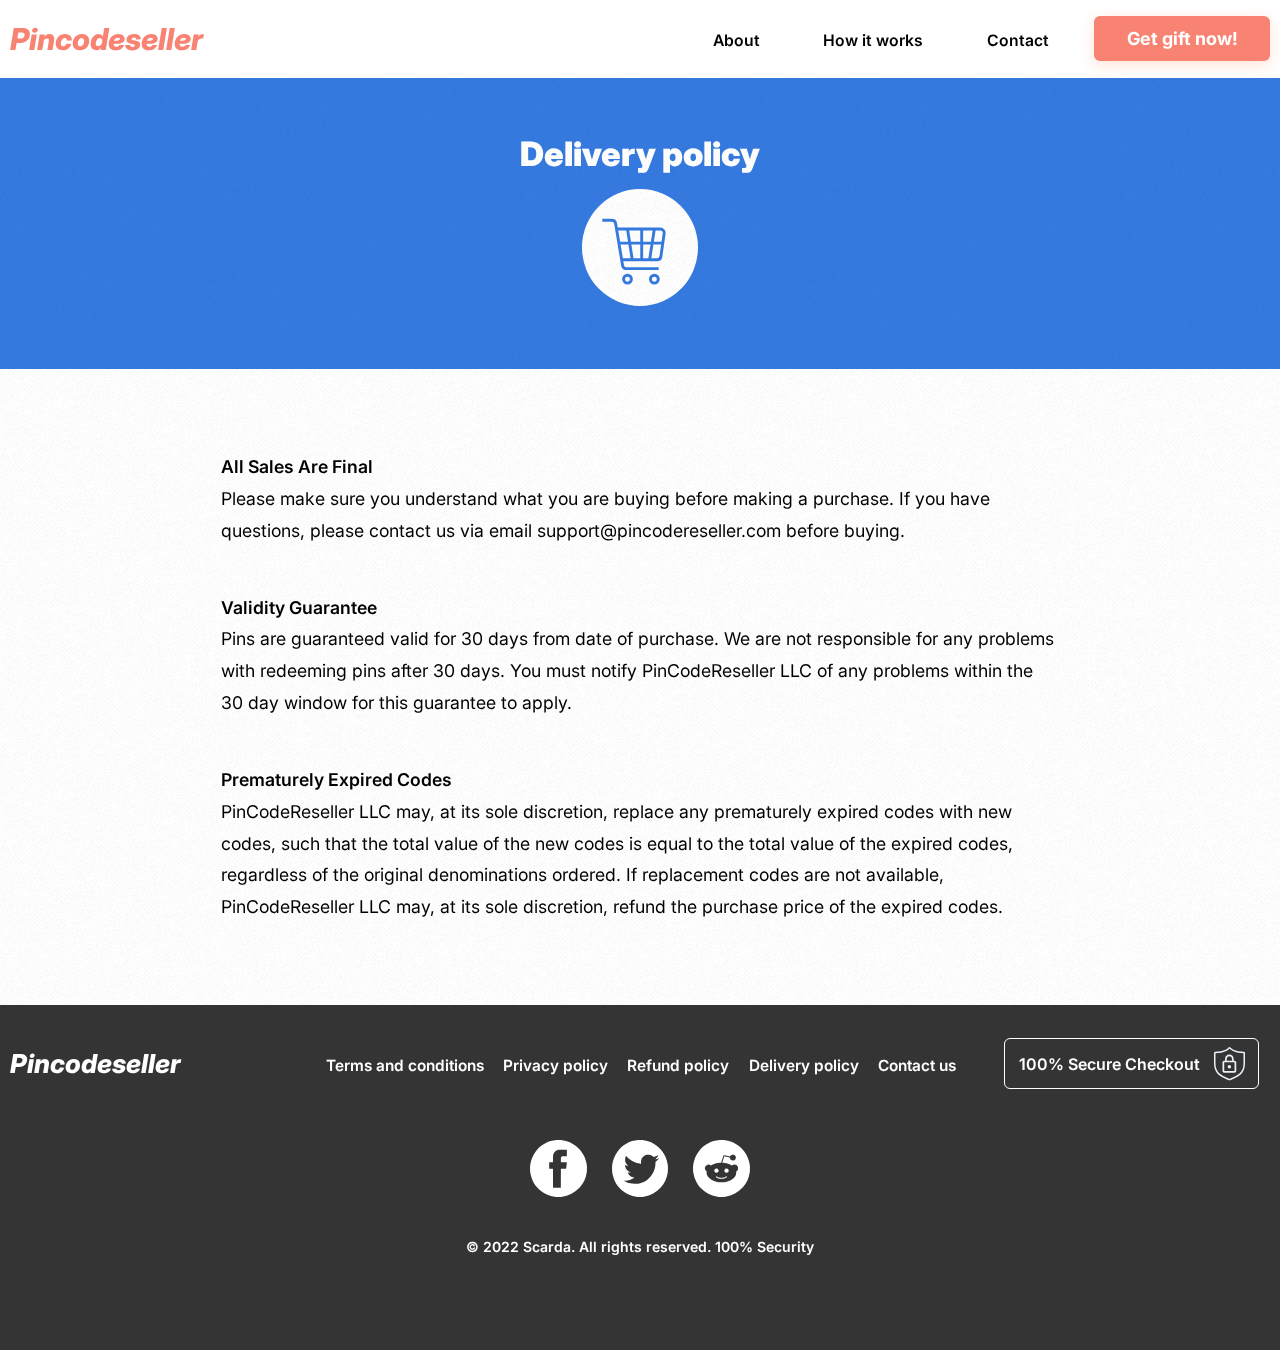
==== commit 47b13e82: "Add files via upload" ====
--- a/delivery.html
+++ b/delivery.html
@@ -6,7 +6,7 @@
 	<meta charset="UTF-8">
 	<meta name="format-detection" content="telephone=no">
 	<!-- <style>body{opacity: 0;}</style> -->
-	<link rel="stylesheet" href="css/style.min.css?_v=20230713150409">
+	<link rel="stylesheet" href="css/style.min.css?_v=20230714171938">
 	<link rel="shortcut icon" href="favicon.ico">
 	<!-- <meta name="robots" content="noindex, nofollow"> -->
 	<meta name="viewport" content="width=device-width, initial-scale=1.0">
@@ -20,9 +20,9 @@
 				<div class="header__menu menu">
 					<nav class="menu__body">
 						<ul class="menu__list">
-							<li class="menu__item"><a href="home.html" class="menu__link" data-goto=".page__about" data-goto-header>About</a></li>
-							<li class="menu__item"><a href="home.html" class="menu__link" data-goto=".page__how" data-goto-header>How it works</a></li>
-							<li class="menu__item"><a href="home.html" class="menu__link" data-goto=".page__contact" data-goto-header>Contact</a></li>
+							<li class="menu__item"><a href="home.html#about" class="menu__link">About</a></li>
+							<li class="menu__item"><a href="home.html#how" class="menu__link">How it works</a></li>
+							<li class="menu__item"><a href="home.html#contact" class="menu__link">Contact</a></li>
 						</ul>
 						<div class="header__open">
 							<h1 class="open__title">Buy a VPN and get <br> a complimentary gift code for free!</h1>
@@ -84,7 +84,7 @@
 								<li class="menu-footer__item"><a href="privacy.html" class="menu-footer__link">Privacy policy</a></li>
 								<li class="menu-footer__item"><a href="refund.html" class="menu-footer__link">Refund policy</a></li>
 								<li class="menu-footer__item"><a href="delivery.html" class="menu-footer__link">Delivery policy</a></li>
-								<li class="menu-footer__item"><a href="home.html" class="menu-footer__link" data-goto=".page__contact" data-goto-header>Contact us</a></li>
+								<li class="menu-footer__item"><a href="home.html#contact" class="menu-footer__link">Contact us</a></li>
 							</ul>
 						</nav>
 					</div>
@@ -111,8 +111,8 @@
 		</footer>
 	</div>
 
-	<script src="js/app.min.js?_v=20230713150409"></script>
-	<script src="https://www.google.com/recaptcha/api.js?_v=20230713150409" async defer></script>
+	<script src="js/app.min.js?_v=20230714171938"></script>
+	<script src="https://www.google.com/recaptcha/api.js?_v=20230714171938" async defer></script>
 
 
 </body>
--- a/css/style.min.css
+++ b/css/style.min.css
@@ -1 +1 @@
-@charset "UTF-8";@import url(https://fonts.googleapis.com/css?family=Inter:regular,500,600,700,800,900&display=swap);@import url(https://fonts.googleapis.com/css?family=Fira+Sans:900&display=swap);*{padding:0;margin:0;border:0}*,:after,:before{-webkit-box-sizing:border-box;box-sizing:border-box}body,html{height:100%;min-width:320px}body{color:#000;line-height:1;font-family:Inter;font-size:1.375rem;-ms-text-size-adjust:100%;-moz-text-size-adjust:100%;-webkit-text-size-adjust:100%;-webkit-font-smoothing:antialiased;-moz-osx-font-smoothing:grayscale}button,input,textarea{font-family:Inter;font-size:inherit;line-height:inherit}button{cursor:pointer;color:inherit;background-color:transparent}a{color:inherit;text-decoration:none}ul li{list-style:none}img{vertical-align:top}h1,h2,h3,h4,h5,h6{font-weight:inherit;font-size:inherit}.lock body{overflow:hidden;-ms-touch-action:none;touch-action:none;-ms-scroll-chaining:none;overscroll-behavior:none}.wrapper{min-height:100%;display:-webkit-box;display:-ms-flexbox;display:flex;-webkit-box-orient:vertical;-webkit-box-direction:normal;-ms-flex-direction:column;flex-direction:column;overflow:hidden}@supports (overflow:clip){.wrapper{overflow:clip}}.wrapper>main{-webkit-box-flex:1;-ms-flex:1 1 auto;flex:1 1 auto}.wrapper>*{min-width:0}[class*=__container]{max-width:91.25rem;margin:0 auto;padding:0 .625rem}.form__error{color:#e92e2e;font-size:.875rem;line-height:150%}.form__success{display:none;height:3.125rem;width:100%;-webkit-box-pack:center;-ms-flex-pack:center;justify-content:center;-webkit-box-align:center;-ms-flex-align:center;align-items:center;color:#3f793a;font-size:1.125rem;font-weight:500;line-height:150%;border:1px solid rgba(32,32,32,.2);background:#dff0d8}.form__fail{display:none;height:3.125rem;width:100%;-webkit-box-pack:center;-ms-flex-pack:center;justify-content:center;-webkit-box-align:center;-ms-flex-align:center;align-items:center;color:#e92e2e;font-size:1.125rem;font-weight:500;line-height:150%;border:1px solid rgba(32,32,32,.2);background:#ffbaba}._form-error .form__fail{display:none}input[type=email],input[type=tel],input[type=text],textarea{-webkit-appearance:none;-moz-appearance:none;appearance:none}.input{font-size:1.125rem;margin-top:.25rem;height:3.125rem;border-radius:0!important;width:100%;display:block;padding:0 20px;border:1px solid #eee}.input._form-focus{border:1px solid #000}.input._form-error{border:1px solid #e92e2e}.input[placeholder]:not([data-placeholder-nohiden])::-webkit-input-placeholder{-webkit-transition:opacity .3s;transition:opacity .3s;color:#8e8b8b;font-size:1.125rem;line-height:150%}.input[placeholder]:not([data-placeholder-nohiden])::-moz-placeholder{-moz-transition:opacity .3s;transition:opacity .3s;color:#8e8b8b;font-size:1.125rem;line-height:150%}.input[placeholder]:not([data-placeholder-nohiden]):-ms-input-placeholder{-ms-transition:opacity .3s;transition:opacity .3s;color:#8e8b8b;font-size:1.125rem;line-height:150%}.input[placeholder]:not([data-placeholder-nohiden])::-ms-input-placeholder{-ms-transition:opacity .3s;transition:opacity .3s;color:#8e8b8b;font-size:1.125rem;line-height:150%}.input[placeholder]:not([data-placeholder-nohiden])::placeholder{-webkit-transition:opacity .3s;transition:opacity .3s;color:#8e8b8b;font-size:1.125rem;line-height:150%}.input[placeholder]:not([data-placeholder-nohiden]):focus::-webkit-input-placeholder{opacity:0}.input[placeholder]:not([data-placeholder-nohiden]):focus::-moz-placeholder{opacity:0}.input[placeholder]:not([data-placeholder-nohiden]):focus:-ms-input-placeholder{opacity:0}.input[placeholder]:not([data-placeholder-nohiden]):focus::-ms-input-placeholder{opacity:0}.input[placeholder]:not([data-placeholder-nohiden]):focus::placeholder{opacity:0}textarea.input{padding-top:.6875rem;resize:none}body::after{content:"";background-color:rgba(0,0,0,.5);position:fixed;width:100%;height:100%;top:0;left:0;opacity:0;-webkit-transition:opacity .8s ease 0s;transition:opacity .8s ease 0s;pointer-events:none;z-index:149}.popup-show body::after{opacity:1}.popup{position:fixed;top:0;left:0;bottom:0;right:0;padding:30px 10px;-webkit-transition:visibility .8s ease 0s;transition:visibility .8s ease 0s;visibility:hidden;pointer-events:none}.popup_show{z-index:150;visibility:visible;overflow:auto;pointer-events:auto}.popup_show .popup__content{visibility:visible;-webkit-transform:scale(1);-ms-transform:scale(1);transform:scale(1)}.popup__wrapper{display:-webkit-box;display:-ms-flexbox;display:flex;-webkit-box-orient:vertical;-webkit-box-direction:normal;-ms-flex-direction:column;flex-direction:column;-webkit-box-align:center;-ms-flex-align:center;align-items:center;min-height:100%;-webkit-box-flex:1;-ms-flex:1 1 auto;flex:1 1 auto;width:100%;display:flex;-webkit-box-pack:center;-ms-flex-pack:center;justify-content:center;align-items:center}.popup__content{visibility:hidden;-webkit-transform:scale(0);-ms-transform:scale(0);transform:scale(0);-webkit-transition:-webkit-transform .3s ease 0s;transition:-webkit-transform .3s ease 0s;transition:transform .3s ease 0s;transition:transform .3s ease 0s,-webkit-transform .3s ease 0s;background-color:#eee;padding:20px;width:100%;max-width:900px;border-radius:20px}.lock .popup__content{visibility:visible}[class*=-ibg]{position:relative}[class*=-ibg] img{position:absolute;width:100%;height:100%;top:0;left:0;-o-object-fit:cover;object-fit:cover}[class*=-ibg_contain] img{-o-object-fit:contain;object-fit:contain}.logo{font-style:italic;font-weight:800;padding:.3125rem 0;z-index:41;-webkit-transition:all .3s;transition:all .3s}.button{display:-webkit-inline-box;display:-ms-inline-flexbox;display:inline-flex;color:#fff;font-size:1.125rem;font-weight:700;border-radius:.375rem;background:#f98373;-webkit-box-shadow:0 4px 15px 0 rgba(253,116,56,.2);box-shadow:0 4px 15px 0 rgba(253,116,56,.2);padding:1.125rem 2.25rem;-webkit-transition:all .3s;transition:all .3s}.button:active{background:-webkit-gradient(linear,left bottom,left top,from(rgba(0,0,0,.2)),to(rgba(0,0,0,.2))),#f98373;background:linear-gradient(0deg,rgba(0,0,0,.2) 0,rgba(0,0,0,.2) 100%),#f98373;-webkit-box-shadow:0 4px 15px 0 rgba(253,116,56,.2);box-shadow:0 4px 15px 0 rgba(253,116,56,.2)}.button_green{background:#2e9f25}.button_green:active{background:-webkit-gradient(linear,left bottom,left top,from(rgba(0,0,0,.2)),to(rgba(0,0,0,.2))),#2e9f25;background:linear-gradient(0deg,rgba(0,0,0,.2) 0,rgba(0,0,0,.2) 100%),#2e9f25}.button_white{background:#fff;color:#000}.button_white:active{background:-webkit-gradient(linear,left bottom,left top,from(rgba(0,0,0,.2)),to(rgba(0,0,0,.2))),#fff;background:linear-gradient(0deg,rgba(0,0,0,.2) 0,rgba(0,0,0,.2) 100%),#fff}@-webkit-keyframes jump{0%{-webkit-transform:scale(1);transform:scale(1);-webkit-box-shadow:0 1px 2px rgba(0,0,0,.15);box-shadow:0 1px 2px rgba(0,0,0,.15)}100%{-webkit-transform:scale(1.05);transform:scale(1.05);-webkit-box-shadow:0 5px 25px rgba(0,0,0,.1);box-shadow:0 5px 25px rgba(0,0,0,.1)}}@keyframes jump{0%{-webkit-transform:scale(1);transform:scale(1);-webkit-box-shadow:0 1px 2px rgba(0,0,0,.15);box-shadow:0 1px 2px rgba(0,0,0,.15)}100%{-webkit-transform:scale(1.05);transform:scale(1.05);-webkit-box-shadow:0 5px 25px rgba(0,0,0,.1);box-shadow:0 5px 25px rgba(0,0,0,.1)}}.title{text-align:center;font-weight:900;line-height:125%}.text{line-height:150%}.header{position:fixed;top:0;left:0;width:100%;background-color:#fff;z-index:40}.header__open{display:none;background:#e9eff7;margin:0 -1.25rem;text-align:center;padding:1.25rem 1.875rem 2.5rem 1.875rem}.menu-open .header__open{display:block}.open__title{text-shadow:0 4px 4px rgba(0,0,0,.25);font-weight:900;line-height:125%}.header__container{position:relative;display:-webkit-box;display:-ms-flexbox;display:flex;-webkit-box-align:center;-ms-flex-align:center;align-items:center;height:100%}.header__logo{color:#f98373;-webkit-transition:all .3s;transition:all .3s}.menu-open .header__logo{text-align:center;opacity:1;position:fixed;width:100%;margin-left:-.625rem}.header__menu{-webkit-box-flex:1;-ms-flex:1 1 auto;flex:1 1 auto}.header__actions{display:-webkit-box;display:-ms-flexbox;display:flex;-webkit-box-orient:horizontal;-webkit-box-direction:normal;-ms-flex-direction:row;flex-direction:row;gap:.9375rem;-webkit-box-align:center;-ms-flex-align:center;align-items:center}.menu__list{margin-bottom:auto;display:-webkit-box;display:-ms-flexbox;display:flex;-ms-flex-wrap:wrap;flex-wrap:wrap;-webkit-box-orient:horizontal;-webkit-box-direction:normal;-ms-flex-direction:row;flex-direction:row;-webkit-box-pack:end;-ms-flex-pack:end;justify-content:flex-end;z-index:120}.menu-open .menu__list{padding-bottom:1.875rem}.menu__link{position:relative;-webkit-transition:all .3s;transition:all .3s;font-weight:600}.menu__link::after{-webkit-transition:all .3s;transition:all .3s;content:"";bottom:-2px;left:0;width:100%;position:absolute;height:.09375rem;background-color:#000;opacity:0}.menu__link._active,.menu__link:active{color:#f98373}.menu__link._active::after,.menu__link:active::after{background-color:#f98373}.header__button{padding:.84375rem 2.03125rem;-webkit-animation:blink 1.5s ease-out infinite;animation:blink 1.5s ease-out infinite}@-webkit-keyframes blink{0%{opacity:1}30%{opacity:.8}100%{opacity:1}}@keyframes blink{0%{opacity:1}30%{opacity:.8}100%{opacity:1}}.open__text{margin:1.25rem 0;font-size:1rem;line-height:180%}.icon-menu{display:none}.footer{background:#343434}.footer__container{display:-webkit-box;display:-ms-flexbox;display:flex;-webkit-box-align:center;-ms-flex-align:center;align-items:center;-webkit-box-orient:vertical;-webkit-box-direction:normal;-ms-flex-direction:column;flex-direction:column;padding-top:2.0625rem}.footer__head{display:-webkit-box;display:-ms-flexbox;display:flex;width:100%}.footer__menu{-webkit-box-flex:1;-ms-flex:1 1 auto;flex:1 1 auto;display:-webkit-box;display:-ms-flexbox;display:flex;-webkit-box-pack:end;-ms-flex-pack:end;justify-content:flex-end;-webkit-box-align:center;-ms-flex-align:center;align-items:center}.footer__button{border-radius:.375rem;border:1px solid #fff;color:#fff;font-size:1rem;font-weight:600;width:255px;height:51px;display:-webkit-box;display:-ms-flexbox;display:flex;-webkit-box-align:center;-ms-flex-align:center;align-items:center;-webkit-box-pack:center;-ms-flex-pack:center;justify-content:center;gap:.875rem}.footer__copy{color:#fff;font-size:.875rem;font-weight:600;text-align:center;line-height:120%}.footer__logo{color:#fff;font-size:1.625rem;margin:auto 0;-webkit-transition:all .3s;transition:all .3s}.menu-footer__list{display:-webkit-box;display:-ms-flexbox;display:flex;-webkit-box-orient:horizontal;-webkit-box-direction:normal;-ms-flex-direction:row;flex-direction:row;-ms-flex-wrap:wrap;flex-wrap:wrap;-webkit-box-pack:center;-ms-flex-pack:center;justify-content:center}.menu-footer__item{position:relative;z-index:1}.menu-footer__link{color:#fff;font-weight:600;-webkit-transition:all .5s;transition:all .5s}.menu-footer__link::after{-webkit-transition:all .3s;transition:all .3s;content:"";bottom:-2px;left:0;width:100%;position:absolute;height:.09375rem;background-color:#fff;opacity:0}.menu-footer__link:active{color:#f98373}.menu-footer__link:active::after{background-color:#f98373}.social{display:-webkit-box;display:-ms-flexbox;display:flex;gap:1.5625rem}.social__item{-webkit-transition:all .3s;transition:all .3s}.social__item img{width:100%}.buy{background-color:#ebf1f9;position:relative;overflow:hidden}.no-webp .buy::after{background:url("../img/Buy/bg 13.png"),#d3d3d3 0 0/100% 100.765% no-repeat}.buy::after{content:"";mix-blend-mode:multiply;position:absolute;width:100%;height:100%;top:0;left:0;z-index:2}.buy__container{z-index:3;position:relative;display:-webkit-box;display:-ms-flexbox;display:flex;-webkit-box-pack:justify;-ms-flex-pack:justify;justify-content:space-between;padding-bottom:4.25rem}.buy__container::after{content:"";position:absolute;border-radius:50%;background:#357ae0;right:-10.125rem}.buy__content{padding-top:1.375rem;-webkit-box-flex:0;-ms-flex:0 1 39%;flex:0 1 39%}.buy__title{font-weight:900;line-height:125%;opacity:0;-webkit-transition:all .6s .2s;transition:all .6s .2s;-webkit-transform:translate(0,-1.875rem);-ms-transform:translate(0,-1.875rem);transform:translate(0,-1.875rem)}.buy__title._watcher-view{opacity:1;-webkit-transform:translate(0,0);-ms-transform:translate(0,0);transform:translate(0,0)}.buy__text{margin:2.1875rem 0;line-height:180%;opacity:0;-webkit-transition:all .6s .35s;transition:all .6s .35s;-webkit-transform:translate(0,-1.875rem);-ms-transform:translate(0,-1.875rem);transform:translate(0,-1.875rem)}.buy__text._watcher-view{opacity:1;-webkit-transform:translate(0,0);-ms-transform:translate(0,0);transform:translate(0,0)}.buy__button{cursor:pointer;-webkit-animation:.5s jump ease infinite alternate;animation:.5s jump ease infinite alternate;opacity:0;-webkit-transition:all .8s .6s,background-color .3s;transition:all .8s .6s,background-color .3s;-webkit-transform:translate(5rem,0);-ms-transform:translate(5rem,0);transform:translate(5rem,0)}.buy__button._watcher-view{opacity:1;-webkit-transform:translate(0,0);-ms-transform:translate(0,0);transform:translate(0,0)}.buy__image{position:relative;z-index:4;max-width:47%;opacity:0;-webkit-transition:all .8s;transition:all .8s;-webkit-transform:translate(1.875rem,0);-ms-transform:translate(1.875rem,0);transform:translate(1.875rem,0)}.buy__image img{width:100%}.buy__image._watcher-view{opacity:1;-webkit-transform:translate(0,0);-ms-transform:translate(0,0);transform:translate(0,0)}.gift__button{padding:.84375rem 2.03125rem;margin-top:2.8125rem;-webkit-animation:blink 1.5s ease-out infinite;animation:blink 1.5s ease-out infinite}@keyframes blink{0%{opacity:1}30%{opacity:.8}100%{opacity:1}}.about{position:relative}.no-webp .about::after{background:url("../img/About/bg 15.png"),#d3d3d3 0 0/100% 100.765% no-repeat}.about::after{content:"";mix-blend-mode:multiply;position:absolute;width:100%;height:110%;top:0;left:0;z-index:2}.about__container{text-align:center;position:relative;z-index:3}.about__tecstures{position:absolute;width:100%;height:21.625rem;top:2.875rem;left:0;z-index:-1}.about__tecstures img{width:100%}.about__title{opacity:0;-webkit-transition:all .6s 0s;transition:all .6s 0s;-webkit-transform:translate(0,1.875rem);-ms-transform:translate(0,1.875rem);transform:translate(0,1.875rem)}.about__title._watcher-view{opacity:1;-webkit-transform:translate(0,0);-ms-transform:translate(0,0);transform:translate(0,0)}.about__text{line-height:180%;max-width:55%;margin:0 auto;margin-top:1.25rem;opacity:0;-webkit-transition:all .6s .2s;transition:all .6s .2s;-webkit-transform:translate(0,1.875rem);-ms-transform:translate(0,1.875rem);transform:translate(0,1.875rem)}.about__text._watcher-view{opacity:1;-webkit-transform:translate(0,0);-ms-transform:translate(0,0);transform:translate(0,0)}.about__items{display:-webkit-box;display:-ms-flexbox;display:flex;-webkit-box-pack:center;-ms-flex-pack:center;justify-content:center}.about__button{-webkit-animation:.5s jump ease infinite alternate;animation:.5s jump ease infinite alternate;opacity:0;-webkit-transition:all .8s .5s,background-color .3s;transition:all .8s .5s,background-color .3s;-webkit-transform:translate(1.875rem,0);-ms-transform:translate(1.875rem,0);transform:translate(1.875rem,0)}.about__button._watcher-view{opacity:1;-webkit-transform:translate(0,0);-ms-transform:translate(0,0);transform:translate(0,0)}.about__icon{height:100%;position:relative;opacity:0;-webkit-transition:all .6s .35s;transition:all .6s .35s;-webkit-transform:translate(0,1.875rem);-ms-transform:translate(0,1.875rem);transform:translate(0,1.875rem)}.about__icon img{position:absolute;width:100%;top:5.375rem;left:0}.about__icon._watcher-view{opacity:1;-webkit-transform:translate(0,0);-ms-transform:translate(0,0);transform:translate(0,0)}.about .about__icon_2{opacity:0;-webkit-transition:all .6s .85s;transition:all .6s .85s;-webkit-transform:translate(0,1.875rem);-ms-transform:translate(0,1.875rem);transform:translate(0,1.875rem)}.about .about__icon_2 img{top:6.375rem}.about .about__icon_2._watcher-view{opacity:1;-webkit-transform:translate(0,0);-ms-transform:translate(0,0);transform:translate(0,0)}.item-about__image{width:71%;margin:0 auto}.item-about__image img{width:100%}.item-about_1{opacity:0;-webkit-transition:all 1.1s .2s;transition:all 1.1s .2s;-webkit-transform:translate(0,1.875rem);-ms-transform:translate(0,1.875rem);transform:translate(0,1.875rem)}.item-about_1._watcher-view{opacity:1;-webkit-transform:translate(0,0);-ms-transform:translate(0,0);transform:translate(0,0)}.item-about_2{opacity:0;-webkit-transition:all 1.1s .6s;transition:all 1.1s .6s;-webkit-transform:translate(0,1.875rem);-ms-transform:translate(0,1.875rem);transform:translate(0,1.875rem)}.item-about_2._watcher-view{opacity:1;-webkit-transform:translate(0,0);-ms-transform:translate(0,0);transform:translate(0,0)}.item-about_3{opacity:0;-webkit-transition:all 1.1s 1s;transition:all 1.1s 1s;-webkit-transform:translate(0,1.875rem);-ms-transform:translate(0,1.875rem);transform:translate(0,1.875rem)}.item-about_3._watcher-view{opacity:1;-webkit-transform:translate(0,0);-ms-transform:translate(0,0);transform:translate(0,0)}.icon-about__title{font-weight:600;line-height:150%;margin-bottom:.3125rem}.how{background-color:#ebf1f9;position:relative}.no-webp .how::after{background:url("../img/Buy/bg 13.png"),#d3d3d3 0 0/100% 100.765% no-repeat}.how::after{content:"";mix-blend-mode:multiply;position:absolute;width:100%;height:100%;top:0;left:0;z-index:2}.how__container{position:relative;z-index:4}.how__title{opacity:0;-webkit-transition:all .6s 0s;transition:all .6s 0s;-webkit-transform:translate(0,1.875rem);-ms-transform:translate(0,1.875rem);transform:translate(0,1.875rem)}.how__title._watcher-view{opacity:1;-webkit-transform:translate(0,0);-ms-transform:translate(0,0);transform:translate(0,0)}.how__items{padding:0 2.5rem 0 3.75rem;display:-ms-grid;display:grid;-webkit-box-pack:center;-ms-flex-pack:center;justify-content:center;-ms-grid-columns:minmax(auto,27.0625rem) minmax(auto,27.0625rem);grid-template-columns:minmax(auto,27.0625rem) minmax(auto,27.0625rem)}.how__item{display:-webkit-inline-box;display:-ms-inline-flexbox;display:inline-flex;-webkit-box-orient:vertical;-webkit-box-direction:normal;-ms-flex-direction:column;flex-direction:column}.item-how:nth-child(1){opacity:0;-webkit-transition:all .8s .2s;transition:all .8s .2s}.item-how:nth-child(2){opacity:0;-webkit-transition:all .8s .45s;transition:all .8s .45s}.item-how:nth-child(3){opacity:0;-webkit-transition:all .8s .7s;transition:all .8s .7s}.item-how:nth-child(4){opacity:0;-webkit-transition:all .8s .95s;transition:all .8s .95s}.item-how{-webkit-transform:translate(0,1.875rem);-ms-transform:translate(0,1.875rem);transform:translate(0,1.875rem);position:relative}.item-how._watcher-view{opacity:1;-webkit-transform:translate(0,0);-ms-transform:translate(0,0);transform:translate(0,0)}.item-how__title{font-weight:600;line-height:150%}.item-how__text{line-height:180%}.item-how__number{color:#fff;font-family:Fira Sans;font-weight:900;line-height:150%;display:-webkit-box;display:-ms-flexbox;display:flex;-webkit-box-align:center;-ms-flex-align:center;align-items:center;-webkit-box-pack:center;-ms-flex-pack:center;justify-content:center;position:absolute;top:-.5rem;left:-3.4375rem;border-radius:50%;background:#357ae0;-webkit-box-shadow:0 4px 15px 0 rgba(1,71,255,.2);box-shadow:0 4px 15px 0 rgba(1,71,255,.2);-webkit-filter:drop-shadow(0 4px 15px rgba(53, 122, 224, .2));filter:drop-shadow(0 4px 15px rgba(53, 122, 224, .2))}.amount{position:relative}.no-webp .amount::after{background:url("../img/About/bg 15.png"),#d3d3d3 0 0/100% 100.765% no-repeat}.amount::after{content:"";mix-blend-mode:multiply;position:absolute;width:100%;height:100%;top:0;left:0;z-index:2}.amount__container{position:relative;z-index:3}.amount__title{opacity:0;-webkit-transition:all .6s 0s;transition:all .6s 0s;-webkit-transform:translate(0,1.875rem);-ms-transform:translate(0,1.875rem);transform:translate(0,1.875rem)}.amount__title._watcher-view{opacity:1;-webkit-transform:translate(0,0);-ms-transform:translate(0,0);transform:translate(0,0)}.amount__items{display:-webkit-box;display:-ms-flexbox;display:flex;min-width:47.8125rem;padding-bottom:1.25rem}.item-amount>*{-webkit-transition:all .35s;transition:all .35s}.item-amount{cursor:pointer;border-radius:.375rem;background:#e9eff7;position:relative;overflow:hidden;padding:2.75rem 3.1875rem;display:-webkit-box;display:-ms-flexbox;display:flex;-webkit-box-orient:vertical;-webkit-box-direction:normal;-ms-flex-direction:column;flex-direction:column;-webkit-box-align:center;-ms-flex-align:center;align-items:center;-webkit-transition:all .4s;transition:all .4s}.item-amount__gift{position:absolute;-webkit-transform:rotate(45deg);-ms-transform:rotate(45deg);transform:rotate(45deg);top:.875rem;right:-2.5rem;background:#357ae0;-webkit-box-shadow:0 4px 15px 0 rgba(1,71,255,.2);box-shadow:0 4px 15px 0 rgba(1,71,255,.2);width:9rem;height:1.875rem;text-align:center;color:#fff;font-size:1rem;font-weight:900;padding:auto 0;line-height:1.8125rem}.item-amount__price{color:#000;text-align:center;font-size:40px;font-family:Inter;font-style:normal;font-weight:700;line-height:30.5px}.item-amount__text{color:#000;text-align:center;font-size:1rem;line-height:150%}.contact{background-color:#ebf1f9;position:relative;background-position:cover}.no-webp .contact::after{background:url("../img/Buy/bg 13.png"),#d3d3d3 0 0/100% 100.765% no-repeat}.contact::after{content:"";mix-blend-mode:multiply;position:absolute;width:100%;height:100%;top:0;left:0;z-index:2}.contact__container{position:relative;z-index:4;overflow:visible}.contact__mail{position:absolute;width:31.357143%;height:21.625rem;right:-2.9375rem;z-index:0}.contact__mail img{width:100%}.contact__wrapper{max-width:46.5rem;margin:0 auto}.contact__text{line-height:180%;text-align:center;margin-top:1.25rem}.contact__text a{text-decoration:underline}.form{padding:0 2.125rem}.form__items{display:-ms-grid;display:grid;-ms-grid-columns:1fr 1fr;grid-template-columns:1fr 1fr;margin-bottom:.625rem}.form__bottom{display:-webkit-box;display:-ms-flexbox;display:flex;-webkit-box-pack:justify;-ms-flex-pack:justify;justify-content:space-between;-webkit-box-align:end;-ms-flex-align:end;align-items:flex-end;margin-bottom:1.875rem}.policy{position:relative}.no-webp .policy::after{background:url("../img/Buy/bg 13.png"),#d3d3d3 0 0/100% 100.765% no-repeat}.policy::after{content:"";mix-blend-mode:multiply;position:absolute;width:100%;height:100%;top:0;left:0;z-index:2}.policy__container{padding:0 .625rem}.policy__title{background:#3eb572;display:-webkit-box;display:-ms-flexbox;display:flex;-webkit-box-orient:vertical;-webkit-box-direction:normal;-ms-flex-direction:column;flex-direction:column;-webkit-box-align:center;-ms-flex-align:center;align-items:center;color:#fff;font-weight:900;line-height:125%}.policy__title_terms{background:#9462bc}.policy__title_privacy{background:#d46f63}.policy__title_delivery{background:#357ae0}.policy__content{max-width:66.478873%;margin:0 auto;line-height:180%;display:-webkit-box;display:-ms-flexbox;display:flex;-webkit-box-orient:vertical;-webkit-box-direction:normal;-ms-flex-direction:column;flex-direction:column;gap:2.8125rem}.item-policy__label{font-weight:600}.success{display:-webkit-box;display:-ms-flexbox;display:flex;-webkit-box-orient:vertical;-webkit-box-direction:normal;-ms-flex-direction:column;flex-direction:column}.success__header{position:fixed;top:0;left:0;width:100%;background:#357ae0;color:#fff;font-style:italic;font-weight:800;display:-webkit-box;display:-ms-flexbox;display:flex;-webkit-box-align:center;-ms-flex-align:center;align-items:center;-webkit-box-pack:center;-ms-flex-pack:center;justify-content:center}.success__container{display:-webkit-box;display:-ms-flexbox;display:flex;-webkit-box-orient:vertical;-webkit-box-direction:normal;-ms-flex-direction:column;flex-direction:column;-webkit-box-align:center;-ms-flex-align:center;align-items:center;text-align:center;-webkit-box-flex:1;-ms-flex:1 1 auto;flex:1 1 auto}.success__title{font-size:2rem;font-weight:800;line-height:125%}.success__label{margin-top:.375rem;color:#7b7d80;font-size:1.125rem;font-weight:500;line-height:180%}.success__pin{text-align:center}.success__text{max-width:50%;font-size:1.125rem;line-height:180%;display:-webkit-box;display:-ms-flexbox;display:flex;-webkit-box-orient:vertical;-webkit-box-direction:normal;-ms-flex-direction:column;flex-direction:column;gap:1.875rem;margin-bottom:1.875rem}.success__footer{padding-bottom:3.4375rem;display:-webkit-box;display:-ms-flexbox;display:flex;-ms-flex-wrap:wrap;flex-wrap:wrap;gap:.3125rem;-webkit-box-align:center;-ms-flex-align:center;align-items:center;-webkit-box-pack:center;-ms-flex-pack:center;justify-content:center}.success__footer span{color:#616161;text-align:center;font-size:.75rem}.footer__link{color:#616161;text-align:center;font-size:.75rem}.pin__number{margin-top:1.25rem;width:27.4375rem;background:#eee;height:3.3125rem;font-size:1.1875rem;font-weight:800;display:-webkit-box;display:-ms-flexbox;display:flex;-webkit-box-align:center;-ms-flex-align:center;align-items:center;-webkit-box-pack:center;-ms-flex-pack:center;justify-content:center}.pin__amount{margin-top:1.25rem;font-size:1.1875rem}@media (min-width:41.875em){.how__item{border-radius:1.25rem;border:1px solid #357ae0;background:#fff;-webkit-box-shadow:0 4px 15px 0 rgba(1,71,255,.2);box-shadow:0 4px 15px 0 rgba(1,71,255,.2);padding:1.25rem 2.625rem 1.875rem 4.375rem}.item-how__text{max-width:20rem}}@media (min-width:47.99875em){.gift__button{display:none;margin-top:4.25rem}.amount__item:nth-child(1){opacity:0;-webkit-transition:opacity .6s 1s,-webkit-transform .6s 1s;transition:opacity .6s 1s,-webkit-transform .6s 1s;transition:opacity .6s 1s,transform .6s 1s;transition:opacity .6s 1s,transform .6s 1s,-webkit-transform .6s 1s;-webkit-transform:translate(0,1.875rem);-ms-transform:translate(0,1.875rem);transform:translate(0,1.875rem)}.amount__item:nth-child(1)._watcher-view{opacity:1;-webkit-transform:translate(0,0);-ms-transform:translate(0,0);transform:translate(0,0)}.amount__item:nth-child(2){opacity:0;-webkit-transition:opacity .6s .75s,-webkit-transform .6s .75s;transition:opacity .6s .75s,-webkit-transform .6s .75s;transition:opacity .6s .75s,transform .6s .75s;transition:opacity .6s .75s,transform .6s .75s,-webkit-transform .6s .75s;-webkit-transform:translate(0,1.875rem);-ms-transform:translate(0,1.875rem);transform:translate(0,1.875rem)}.amount__item:nth-child(2)._watcher-view{opacity:1;-webkit-transform:translate(0,0);-ms-transform:translate(0,0);transform:translate(0,0)}.amount__item:nth-child(3){opacity:0;-webkit-transition:opacity .6s .5s,-webkit-transform .6s .5s;transition:opacity .6s .5s,-webkit-transform .6s .5s;transition:opacity .6s .5s,transform .6s .5s;transition:opacity .6s .5s,transform .6s .5s,-webkit-transform .6s .5s;-webkit-transform:translate(0,1.875rem);-ms-transform:translate(0,1.875rem);transform:translate(0,1.875rem)}.amount__item:nth-child(3)._watcher-view{opacity:1;-webkit-transform:translate(0,0);-ms-transform:translate(0,0);transform:translate(0,0)}.amount__item:nth-child(4){opacity:0;-webkit-transition:opacity .6s .25s,-webkit-transform .6s .25s;transition:opacity .6s .25s,-webkit-transform .6s .25s;transition:opacity .6s .25s,transform .6s .25s;transition:opacity .6s .25s,transform .6s .25s,-webkit-transform .6s .25s;-webkit-transform:translate(0,1.875rem);-ms-transform:translate(0,1.875rem);transform:translate(0,1.875rem)}.amount__item:nth-child(4)._watcher-view{opacity:1;-webkit-transform:translate(0,0);-ms-transform:translate(0,0);transform:translate(0,0)}}@media (min-width:87.5em){.buy__container::after{width:53rem}.buy__container::after{height:53rem}.buy__container::after{top:-3.3125rem}.buy__content{padding-left:4.4375rem}.buy__image{margin-right:1.9375rem}.about__items{gap:1.5625rem}.about__icon{width:5.4375rem}.item-about{width:22.1875rem}.icon-about__title{font-size:1.75rem}.icon-about__text{font-size:1.375rem}.how__items{-webkit-column-gap:9.25rem;-moz-column-gap:9.25rem;column-gap:9.25rem}.item-how{min-height:10.375rem}}@media (min-width:91.25em){textarea.input{height:10.25rem}.title{font-size:2.1875rem}.text{font-size:1.375rem}.header{height:5.3125rem}.open__title{font-size:2.1875rem}.header__logo{font-size:2rem}.menu__list{gap:4.375rem}.footer__container{padding-bottom:6.5625rem}.menu-footer__list{gap:1.25rem}.menu-footer__link{font-size:1rem}.social{margin-top:3.4375rem}.social{margin-bottom:2.75rem}.social__item{width:3.75rem}.buy__container{padding-top:9.8125rem}.buy__title{font-size:2.1875rem}.buy__text{font-size:1.375rem}.about__container{padding-top:5.5625rem}.about__container{margin-bottom:6.375rem}.about__items{margin-top:3.5625rem}.about__button{margin-top:3.75rem}.icon-about__title{margin-top:2.0625rem}.how__container{padding-top:5.9375rem}.how__container{padding-bottom:5.625rem}.how__items{margin-top:3.5625rem}.how__items{row-gap:2.75rem}.item-how__title{font-size:1.75rem}.item-how__text{margin-top:.625rem}.item-how__text{font-size:1.125rem}.item-how__number{font-size:2.875rem}.item-how__number{width:5.375rem}.item-how__number{height:5.375rem}.amount{padding-top:5.625rem}.amount{padding-bottom:4.8125rem}.amount__items{margin-top:3.75rem}.amount__items{-webkit-column-gap:3.0625rem;-moz-column-gap:3.0625rem;column-gap:3.0625rem}.item-amount__text{margin-top:1rem}.item-amount__button{margin-top:1rem}.contact__container{padding-top:5.625rem}.contact__container{padding-bottom:2.6875rem}.contact__mail{top:3.4375rem}.contact__text{font-size:1.375rem}.contact__form{margin-top:1.875rem}.form__items{-webkit-column-gap:3.125rem;-moz-column-gap:3.125rem;column-gap:3.125rem}.form__label{font-size:1.125rem}.form__textarea{margin-top:2.0625rem}.form__textarea{margin-bottom:1.875rem}.policy__title{padding-top:8.8125rem}.policy__title{padding-bottom:4.125rem}.policy__title{gap:.8125rem}.policy__title{font-size:2.1875rem}.policy__icon{width:7.5rem}.policy__content{padding-top:5.625rem}.policy__content{padding-bottom:5.625rem}.policy__content{font-size:1.125rem}.success__header{height:6.25rem}.success__header{font-size:2rem}.success__container{padding-top:10.3125rem}.success__icon{width:6.25rem}.success__title{margin-top:1.4375rem}.success__pin{margin-top:2.5rem}.success__text{margin-top:3.125rem}}@media (min-width:90em){.menu__link{font-size:1rem}.header__button{margin-left:3.3125rem}.footer__button{margin-left:5.375rem}.footer__button{margin-right:1.75rem}}@media (max-width:75em){.buy__image{max-width:53%}}@media (max-width:48em){.menu__link{font-size:.9375rem}.header__button{margin-left:1.25rem}.buy__container::after{width:37.5rem}.buy__container::after{height:37.5rem}.buy__container::after{top:.0000000625rem}.buy__content{padding-left:.0000000625rem}.buy__image{margin-right:.0000000625rem}.about__items{gap:.0625rem}.about__icon{width:3.125rem}}@media (max-width:30em){.item-about{width:9.375rem}.icon-about__title{font-size:1.25rem}.icon-about__text{font-size:1rem}}@media (max-width:25em){.menu__body{padding-top:4.1875rem}.item-amount._watcher-view{background:#357ae0}.item-amount._watcher-view .item-amount__price{color:#fff}.item-amount._watcher-view .item-amount__text{color:#fff}.item-amount._watcher-view .item-amount__button{color:#000;background:#fff}.item-amount._watcher-view .item-amount__button:active{background:-webkit-gradient(linear,left bottom,left top,from(rgba(0,0,0,.2)),to(rgba(0,0,0,.2))),#fff;background:linear-gradient(0deg,rgba(0,0,0,.2) 0,rgba(0,0,0,.2) 100%),#fff}.item-amount._watcher-view .item-amount__gift{color:#000;background:#fff}}@media (max-width:25em) and (any-hover:hover){.item-amount._watcher-view .item-amount__button:hover{-webkit-box-shadow:0 4px 15px 0 rgba(0,0,0,.4);box-shadow:0 4px 15px 0 rgba(0,0,0,.4)}}@media (max-width:20em){textarea.input{height:7.8125rem}.title{font-size:1.625rem}.text{font-size:1rem}.header{height:2.5rem}.open__title{font-size:1.625rem}.header__logo{font-size:1.25rem}.menu__list{gap:1.8125rem}.footer__container{padding-bottom:2.5rem}.menu-footer__list{gap:.9375rem}.menu-footer__link{font-size:.75rem}.social{margin-top:1.875rem}.social{margin-bottom:1.875rem}.social__item{width:2.5rem}.buy__container{padding-top:.0000000625rem}.buy__title{font-size:1.625rem}.buy__text{font-size:1rem}.about__container{padding-top:2.5rem}.about__container{margin-bottom:2.5rem}.about__items{margin-top:1.25rem}.about__button{margin-top:1.875rem}.icon-about__title{margin-top:1.25rem}.how__container{padding-top:2.5rem}.how__container{padding-bottom:2.5rem}.how__items{margin-top:1.25rem}.how__items{row-gap:1.25rem}.item-how__title{font-size:1.25rem}.item-how__text{margin-top:.0000000625rem}.item-how__text{font-size:1rem}.item-how__number{font-size:2.25rem}.item-how__number{width:3.5rem}.item-how__number{height:3.5rem}.amount{padding-top:2.5rem}.amount{padding-bottom:1.25rem}.amount__items{margin-top:1.25rem}.amount__items{-webkit-column-gap:.9375rem;-moz-column-gap:.9375rem;column-gap:.9375rem}.item-amount__text{margin-top:1.25rem}.item-amount__button{margin-top:2.9375rem}.contact__container{padding-top:2.5rem}.contact__container{padding-bottom:2.5rem}.contact__mail{top:.0000000625rem}.contact__text{font-size:1rem}.contact__form{margin-top:1.25rem}.form__items{-webkit-column-gap:.9375rem;-moz-column-gap:.9375rem;column-gap:.9375rem}.form__label{font-size:1rem}.form__textarea{margin-top:1.6875rem}.form__textarea{margin-bottom:1.25rem}.policy__title{padding-top:5.625rem}.policy__title{padding-bottom:2.9375rem}.policy__title{gap:1.3125rem}.policy__title{font-size:1.625rem}.policy__icon{width:6.25rem}.policy__content{padding-top:2.5rem}.policy__content{padding-bottom:2.5rem}.policy__content{font-size:1rem}.success__header{height:3.75rem}.success__header{font-size:1.75rem}.success__container{padding-top:5.625rem}.success__icon{width:5.4375rem}.success__title{margin-top:1.875rem}.success__pin{margin-top:1.875rem}.success__text{margin-top:1.875rem}}@media (max-width:73.75em){.footer__head{-webkit-box-orient:vertical;-webkit-box-direction:normal;-ms-flex-direction:column;flex-direction:column;-webkit-box-align:center;-ms-flex-align:center;align-items:center;gap:2.5rem}.footer__button{margin-left:1.5625rem}.footer__button{margin-right:.0000000625rem}}@media (max-width:73.75em) and (max-width:61.99875em){.footer__head{gap:1.875rem}}@media (max-width:61.99875em){.header__button{padding:.875rem 1.875rem}.buy__container{padding-bottom:2.5rem}.buy__text{margin-top:1.5625rem}.buy__image{max-width:57%}.about__items{-webkit-box-pack:justify;-ms-flex-pack:justify;justify-content:space-between}.about__icon img{top:3.4375rem}.about .about__icon_2 img{top:4.375rem}.how__item{padding:.9375rem 1.875rem 1.25rem 3.125rem}.item-how__number{left:-2.1875rem;top:-1.125rem}.item-amount{padding:2.5rem 1.875rem}}@media (max-width:52.5em){.item-amount__gift{height:2.8125rem;top:-.375rem;right:-3.6875rem;display:-webkit-box;display:-ms-flexbox;display:flex;-webkit-box-orient:vertical;-webkit-box-direction:normal;-ms-flex-direction:column;flex-direction:column;-webkit-box-pack:end;-ms-flex-pack:end;justify-content:flex-end}}@media (max-width:47.99875em){.menu__body{display:-webkit-box;display:-ms-flexbox;display:flex;-webkit-box-orient:vertical;-webkit-box-direction:normal;-ms-flex-direction:column;flex-direction:column;-webkit-transition:all .4s;transition:all .4s;overflow:auto;position:fixed;width:100%;height:100%;top:0;left:-100%;z-index:40;background-color:#fff;padding:5rem .9375rem 0 .9375rem}.menu__body::after{content:"";position:fixed;top:0;left:-100%;width:100%;background-color:#fff;z-index:41}.menu-open .menu__body{left:0}.menu-open .menu__body::after{left:0}.menu__list{-webkit-box-orient:vertical;-webkit-box-direction:normal;-ms-flex-direction:column;flex-direction:column;-webkit-box-align:center;-ms-flex-align:center;align-items:center}.menu__link{padding:.8125rem 3.875rem .9375rem 3.875rem}.menu__link._navigator-active{background:#2e9f25;color:#fff}.header__button{display:none}.header__button{padding:.625rem 1.5625rem}.icon-menu{display:block;position:relative;width:2.0625rem;height:1.25rem;z-index:45}.icon-menu span,.icon-menu::after,.icon-menu::before{content:"";-webkit-transition:all .3s ease 0s;transition:all .3s ease 0s;right:0;position:absolute;width:100%;height:.25rem;background-color:#000}.icon-menu::before{top:0}.icon-menu::after{bottom:0}.icon-menu span{top:calc(50% - .125rem)}.menu-open .icon-menu span{width:0}.menu-open .icon-menu::after,.menu-open .icon-menu::before{height:.1875rem}.menu-open .icon-menu::before{top:calc(50% - .1875rem);-webkit-transform:rotate(-45deg);-ms-transform:rotate(-45deg);transform:rotate(-45deg)}.menu-open .icon-menu::after{bottom:calc(50% - 0rem);-webkit-transform:rotate(45deg);-ms-transform:rotate(45deg);transform:rotate(45deg)}.footer__container{padding-top:2.5rem}.footer__logo{display:none}.buy__container{padding-bottom:0}.buy__container{-webkit-box-orient:vertical;-webkit-box-direction:reverse;-ms-flex-direction:column-reverse;flex-direction:column-reverse;padding-left:0;padding-right:0}.buy__container::after{display:none}.buy__content{text-align:center;margin:0 -1.25rem;padding:2.125rem 1.875rem 2.5rem 1.875rem}.buy__image img{margin-top:1.4375rem}.buy__image{max-width:100%;background:#357ae0;text-align:center;padding:0 1.25rem;padding-bottom:1.4375rem}.about__text{max-width:100%}.about__icon img{top:2.3125rem}.about .about__icon_2 img{top:2.8125rem}.amount__container{overflow:scroll}.amount__items{width:100%;margin:0 auto;overflow:scroll}.amount__items{opacity:0;-webkit-transition:opacity .6s .2s,-webkit-transform .6s .2s;transition:opacity .6s .2s,-webkit-transform .6s .2s;transition:opacity .6s .2s,transform .6s .2s;transition:opacity .6s .2s,transform .6s .2s,-webkit-transform .6s .2s;-webkit-transform:translate(0,1.875rem);-ms-transform:translate(0,1.875rem);transform:translate(0,1.875rem)}.amount__items._watcher-view{opacity:1;-webkit-transform:translate(0,0);-ms-transform:translate(0,0);transform:translate(0,0)}.item-amount{padding:2.5rem .625rem}.contact{background:#ebf1f9}.form{padding:0}.policy__content{max-width:100%;background:url("../img/bg 14.svg")}.success__text{max-width:100%}}@media (max-width:47.99875em) and (any-hover:none){.icon-menu{cursor:default}}@media (max-width:41.875em){.how__items{-webkit-column-gap:3.125rem;-moz-column-gap:3.125rem;column-gap:3.125rem}.how__items{display:-webkit-box;display:-ms-flexbox;display:flex;-webkit-box-orient:vertical;-webkit-box-direction:normal;-ms-flex-direction:column;flex-direction:column;padding:0}.how__item{padding:0}.item-how{display:-webkit-box;display:-ms-flexbox;display:flex;-webkit-box-orient:horizontal;-webkit-box-direction:normal;-ms-flex-direction:row;flex-direction:row;-webkit-box-pack:center;-ms-flex-pack:center;justify-content:center;-webkit-box-align:center;-ms-flex-align:center;align-items:center}.item-how__body{width:80%}.item-how__text{width:100%}.item-how__number{position:static}}@media (max-width:37.5em){.about__icon{margin:0 -.625rem}.form__items{-ms-grid-columns:1fr;grid-template-columns:1fr;row-gap:.625rem}}@media (max-width:29.99875em){.menu-footer__list{-webkit-box-orient:vertical;-webkit-box-direction:normal;-ms-flex-direction:column;flex-direction:column;-webkit-box-align:center;-ms-flex-align:center;align-items:center}.buy__image{margin-top:1.25rem}.about__container{padding:0 .625rem}.about__tecstures{display:none}.about__title{padding:0 3.125rem}.about__items{-webkit-box-orient:vertical;-webkit-box-direction:normal;-ms-flex-direction:column;flex-direction:column}.about__icon{position:absolute;right:.9375rem}.about__icon{margin:0}.about__icon img{top:0}.about .about__icon_2 img{top:0}.item-about{width:78%;margin:0 auto;position:relative}.how__container{padding:0 .625rem}.item-how__body{width:70%}.contact__mail{display:none}.form__bottom{-webkit-box-orient:vertical;-webkit-box-direction:normal;-ms-flex-direction:column;flex-direction:column;-webkit-box-align:center;-ms-flex-align:center;align-items:center;gap:1.25rem}.pin{width:100%}.pin__number{-webkit-box-flex:1;-ms-flex:1 1 100%;flex:1 1 100%;width:100%}}@media (min-width:20em) and (max-width:91.25em){@supports (height:clamp(7.8125rem ,7.1282894737rem + 3.4210526316vw ,10.25rem)){textarea.input{height:clamp(7.8125rem ,7.1282894737rem + 3.4210526316vw ,10.25rem)}}@supports not (height:clamp(7.8125rem ,7.1282894737rem + 3.4210526316vw ,10.25rem)){textarea.input{height:calc(7.8125rem + 2.4375 * (100vw - 20rem)/ 71.25)}}@supports (font-size:clamp(1.625rem ,1.4671052632rem + 0.7894736842vw ,2.1875rem)){.title{font-size:clamp(1.625rem ,1.4671052632rem + .7894736842vw ,2.1875rem)}}@supports not (font-size:clamp(1.625rem ,1.4671052632rem + 0.7894736842vw ,2.1875rem)){.title{font-size:calc(1.625rem + .5625 * (100vw - 20rem)/ 71.25)}}@supports (font-size:clamp(1rem ,0.8947368421rem + 0.5263157895vw ,1.375rem)){.text{font-size:clamp(1rem ,.8947368421rem + .5263157895vw ,1.375rem)}}@supports not (font-size:clamp(1rem ,0.8947368421rem + 0.5263157895vw ,1.375rem)){.text{font-size:calc(1rem + .375 * (100vw - 20rem)/ 71.25)}}@supports (height:clamp(2.5rem ,1.7105263158rem + 3.9473684211vw ,5.3125rem)){.header{height:clamp(2.5rem ,1.7105263158rem + 3.9473684211vw ,5.3125rem)}}@supports not (height:clamp(2.5rem ,1.7105263158rem + 3.9473684211vw ,5.3125rem)){.header{height:calc(2.5rem + 2.8125 * (100vw - 20rem)/ 71.25)}}@supports (font-size:clamp(1.625rem ,1.4671052632rem + 0.7894736842vw ,2.1875rem)){.open__title{font-size:clamp(1.625rem ,1.4671052632rem + .7894736842vw ,2.1875rem)}}@supports not (font-size:clamp(1.625rem ,1.4671052632rem + 0.7894736842vw ,2.1875rem)){.open__title{font-size:calc(1.625rem + .5625 * (100vw - 20rem)/ 71.25)}}@supports (font-size:clamp(1.25rem ,1.0394736842rem + 1.0526315789vw ,2rem)){.header__logo{font-size:clamp(1.25rem ,1.0394736842rem + 1.0526315789vw ,2rem)}}@supports not (font-size:clamp(1.25rem ,1.0394736842rem + 1.0526315789vw ,2rem)){.header__logo{font-size:calc(1.25rem + .75 * (100vw - 20rem)/ 71.25)}}@supports (gap:clamp(1.8125rem ,1.0932017544rem + 3.5964912281vw ,4.375rem)){.menu__list{gap:clamp(1.8125rem ,1.0932017544rem + 3.5964912281vw ,4.375rem)}}@supports not (gap:clamp(1.8125rem ,1.0932017544rem + 3.5964912281vw ,4.375rem)){.menu__list{gap:calc(1.8125rem + 2.5625 * (100vw - 20rem)/ 71.25)}}@supports (padding-bottom:clamp(2.5rem ,1.3596491228rem + 5.701754386vw ,6.5625rem)){.footer__container{padding-bottom:clamp(2.5rem ,1.3596491228rem + 5.701754386vw ,6.5625rem)}}@supports not (padding-bottom:clamp(2.5rem ,1.3596491228rem + 5.701754386vw ,6.5625rem)){.footer__container{padding-bottom:calc(2.5rem + 4.0625 * (100vw - 20rem)/ 71.25)}}@supports (gap:clamp(0.9375rem ,0.8497807018rem + 0.4385964912vw ,1.25rem)){.menu-footer__list{gap:clamp(.9375rem ,.8497807018rem + .4385964912vw ,1.25rem)}}@supports not (gap:clamp(0.9375rem ,0.8497807018rem + 0.4385964912vw ,1.25rem)){.menu-footer__list{gap:calc(.9375rem + .3125 * (100vw - 20rem)/ 71.25)}}@supports (font-size:clamp(0.75rem ,0.6798245614rem + 0.350877193vw ,1rem)){.menu-footer__link{font-size:clamp(.75rem ,.6798245614rem + .350877193vw ,1rem)}}@supports not (font-size:clamp(0.75rem ,0.6798245614rem + 0.350877193vw ,1rem)){.menu-footer__link{font-size:calc(.75rem + .25 * (100vw - 20rem)/ 71.25)}}@supports (margin-top:clamp(1.875rem ,1.4364035088rem + 2.1929824561vw ,3.4375rem)){.social{margin-top:clamp(1.875rem ,1.4364035088rem + 2.1929824561vw ,3.4375rem)}}@supports not (margin-top:clamp(1.875rem ,1.4364035088rem + 2.1929824561vw ,3.4375rem)){.social{margin-top:calc(1.875rem + 1.5625 * (100vw - 20rem)/ 71.25)}}@supports (margin-bottom:clamp(1.875rem ,1.6293859649rem + 1.2280701754vw ,2.75rem)){.social{margin-bottom:clamp(1.875rem ,1.6293859649rem + 1.2280701754vw ,2.75rem)}}@supports not (margin-bottom:clamp(1.875rem ,1.6293859649rem + 1.2280701754vw ,2.75rem)){.social{margin-bottom:calc(1.875rem + .875 * (100vw - 20rem)/ 71.25)}}@supports (width:clamp(2.5rem ,2.149122807rem + 1.7543859649vw ,3.75rem)){.social__item{width:clamp(2.5rem ,2.149122807rem + 1.7543859649vw ,3.75rem)}}@supports not (width:clamp(2.5rem ,2.149122807rem + 1.7543859649vw ,3.75rem)){.social__item{width:calc(2.5rem + 1.25 * (100vw - 20rem)/ 71.25)}}@supports (padding-top:clamp(0.0000000625rem ,-2.7543858849rem + 13.7719297368vw ,9.8125rem)){.buy__container{padding-top:clamp(.0000000625rem ,-2.7543858849rem + 13.7719297368vw ,9.8125rem)}}@supports not (padding-top:clamp(0.0000000625rem ,-2.7543858849rem + 13.7719297368vw ,9.8125rem)){.buy__container{padding-top:calc(.0000000625rem + 9.8124999375 * (100vw - 20rem)/ 71.25)}}@supports (font-size:clamp(1.625rem ,1.4671052632rem + 0.7894736842vw ,2.1875rem)){.buy__title{font-size:clamp(1.625rem ,1.4671052632rem + .7894736842vw ,2.1875rem)}}@supports not (font-size:clamp(1.625rem ,1.4671052632rem + 0.7894736842vw ,2.1875rem)){.buy__title{font-size:calc(1.625rem + .5625 * (100vw - 20rem)/ 71.25)}}@supports (font-size:clamp(1rem ,0.8947368421rem + 0.5263157895vw ,1.375rem)){.buy__text{font-size:clamp(1rem ,.8947368421rem + .5263157895vw ,1.375rem)}}@supports not (font-size:clamp(1rem ,0.8947368421rem + 0.5263157895vw ,1.375rem)){.buy__text{font-size:calc(1rem + .375 * (100vw - 20rem)/ 71.25)}}@supports (padding-top:clamp(2.5rem ,1.6403508772rem + 4.298245614vw ,5.5625rem)){.about__container{padding-top:clamp(2.5rem ,1.6403508772rem + 4.298245614vw ,5.5625rem)}}@supports not (padding-top:clamp(2.5rem ,1.6403508772rem + 4.298245614vw ,5.5625rem)){.about__container{padding-top:calc(2.5rem + 3.0625 * (100vw - 20rem)/ 71.25)}}@supports (margin-bottom:clamp(2.5rem ,1.4122807018rem + 5.4385964912vw ,6.375rem)){.about__container{margin-bottom:clamp(2.5rem ,1.4122807018rem + 5.4385964912vw ,6.375rem)}}@supports not (margin-bottom:clamp(2.5rem ,1.4122807018rem + 5.4385964912vw ,6.375rem)){.about__container{margin-bottom:calc(2.5rem + 3.875 * (100vw - 20rem)/ 71.25)}}@supports (margin-top:clamp(1.25rem ,0.600877193rem + 3.2456140351vw ,3.5625rem)){.about__items{margin-top:clamp(1.25rem ,.600877193rem + 3.2456140351vw ,3.5625rem)}}@supports not (margin-top:clamp(1.25rem ,0.600877193rem + 3.2456140351vw ,3.5625rem)){.about__items{margin-top:calc(1.25rem + 2.3125 * (100vw - 20rem)/ 71.25)}}@supports (margin-top:clamp(1.875rem ,1.3486842105rem + 2.6315789474vw ,3.75rem)){.about__button{margin-top:clamp(1.875rem ,1.3486842105rem + 2.6315789474vw ,3.75rem)}}@supports not (margin-top:clamp(1.875rem ,1.3486842105rem + 2.6315789474vw ,3.75rem)){.about__button{margin-top:calc(1.875rem + 1.875 * (100vw - 20rem)/ 71.25)}}@supports (margin-top:clamp(1.25rem ,1.0219298246rem + 1.1403508772vw ,2.0625rem)){.icon-about__title{margin-top:clamp(1.25rem ,1.0219298246rem + 1.1403508772vw ,2.0625rem)}}@supports not (margin-top:clamp(1.25rem ,1.0219298246rem + 1.1403508772vw ,2.0625rem)){.icon-about__title{margin-top:calc(1.25rem + .8125 * (100vw - 20rem)/ 71.25)}}@supports (padding-top:clamp(2.5rem ,1.5350877193rem + 4.8245614035vw ,5.9375rem)){.how__container{padding-top:clamp(2.5rem ,1.5350877193rem + 4.8245614035vw ,5.9375rem)}}@supports not (padding-top:clamp(2.5rem ,1.5350877193rem + 4.8245614035vw ,5.9375rem)){.how__container{padding-top:calc(2.5rem + 3.4375 * (100vw - 20rem)/ 71.25)}}@supports (padding-bottom:clamp(2.5rem ,1.6228070175rem + 4.3859649123vw ,5.625rem)){.how__container{padding-bottom:clamp(2.5rem ,1.6228070175rem + 4.3859649123vw ,5.625rem)}}@supports not (padding-bottom:clamp(2.5rem ,1.6228070175rem + 4.3859649123vw ,5.625rem)){.how__container{padding-bottom:calc(2.5rem + 3.125 * (100vw - 20rem)/ 71.25)}}@supports (margin-top:clamp(1.25rem ,0.600877193rem + 3.2456140351vw ,3.5625rem)){.how__items{margin-top:clamp(1.25rem ,.600877193rem + 3.2456140351vw ,3.5625rem)}}@supports not (margin-top:clamp(1.25rem ,0.600877193rem + 3.2456140351vw ,3.5625rem)){.how__items{margin-top:calc(1.25rem + 2.3125 * (100vw - 20rem)/ 71.25)}}@supports (row-gap:clamp(1.25rem ,0.8289473684rem + 2.1052631579vw ,2.75rem)){.how__items{row-gap:clamp(1.25rem ,.8289473684rem + 2.1052631579vw ,2.75rem)}}@supports not (row-gap:clamp(1.25rem ,0.8289473684rem + 2.1052631579vw ,2.75rem)){.how__items{row-gap:calc(1.25rem + 1.5 * (100vw - 20rem)/ 71.25)}}@supports (font-size:clamp(1.25rem ,1.1096491228rem + 0.701754386vw ,1.75rem)){.item-how__title{font-size:clamp(1.25rem ,1.1096491228rem + .701754386vw ,1.75rem)}}@supports not (font-size:clamp(1.25rem ,1.1096491228rem + 0.701754386vw ,1.75rem)){.item-how__title{font-size:calc(1.25rem + .5 * (100vw - 20rem)/ 71.25)}}@supports (margin-top:clamp(0.0000000625rem ,-0.1754385164rem + 0.8771928947vw ,0.625rem)){.item-how__text{margin-top:clamp(.0000000625rem ,-.1754385164rem + .8771928947vw ,.625rem)}}@supports not (margin-top:clamp(0.0000000625rem ,-0.1754385164rem + 0.8771928947vw ,0.625rem)){.item-how__text{margin-top:calc(.0000000625rem + .6249999375 * (100vw - 20rem)/ 71.25)}}@supports (font-size:clamp(1rem ,0.9649122807rem + 0.1754385965vw ,1.125rem)){.item-how__text{font-size:clamp(1rem ,.9649122807rem + .1754385965vw ,1.125rem)}}@supports not (font-size:clamp(1rem ,0.9649122807rem + 0.1754385965vw ,1.125rem)){.item-how__text{font-size:calc(1rem + .125 * (100vw - 20rem)/ 71.25)}}@supports (font-size:clamp(2.25rem ,2.0745614035rem + 0.8771929825vw ,2.875rem)){.item-how__number{font-size:clamp(2.25rem ,2.0745614035rem + .8771929825vw ,2.875rem)}}@supports not (font-size:clamp(2.25rem ,2.0745614035rem + 0.8771929825vw ,2.875rem)){.item-how__number{font-size:calc(2.25rem + .625 * (100vw - 20rem)/ 71.25)}}@supports (width:clamp(3.5rem ,2.9736842105rem + 2.6315789474vw ,5.375rem)){.item-how__number{width:clamp(3.5rem ,2.9736842105rem + 2.6315789474vw ,5.375rem)}}@supports not (width:clamp(3.5rem ,2.9736842105rem + 2.6315789474vw ,5.375rem)){.item-how__number{width:calc(3.5rem + 1.875 * (100vw - 20rem)/ 71.25)}}@supports (height:clamp(3.5rem ,2.9736842105rem + 2.6315789474vw ,5.375rem)){.item-how__number{height:clamp(3.5rem ,2.9736842105rem + 2.6315789474vw ,5.375rem)}}@supports not (height:clamp(3.5rem ,2.9736842105rem + 2.6315789474vw ,5.375rem)){.item-how__number{height:calc(3.5rem + 1.875 * (100vw - 20rem)/ 71.25)}}@supports (padding-top:clamp(2.5rem ,1.6228070175rem + 4.3859649123vw ,5.625rem)){.amount{padding-top:clamp(2.5rem ,1.6228070175rem + 4.3859649123vw ,5.625rem)}}@supports not (padding-top:clamp(2.5rem ,1.6228070175rem + 4.3859649123vw ,5.625rem)){.amount{padding-top:calc(2.5rem + 3.125 * (100vw - 20rem)/ 71.25)}}@supports (padding-bottom:clamp(1.25rem ,0.25rem + 5vw ,4.8125rem)){.amount{padding-bottom:clamp(1.25rem ,.25rem + 5vw ,4.8125rem)}}@supports not (padding-bottom:clamp(1.25rem ,0.25rem + 5vw ,4.8125rem)){.amount{padding-bottom:calc(1.25rem + 3.5625 * (100vw - 20rem)/ 71.25)}}@supports (margin-top:clamp(1.25rem ,0.548245614rem + 3.5087719298vw ,3.75rem)){.amount__items{margin-top:clamp(1.25rem ,.548245614rem + 3.5087719298vw ,3.75rem)}}@supports not (margin-top:clamp(1.25rem ,0.548245614rem + 3.5087719298vw ,3.75rem)){.amount__items{margin-top:calc(1.25rem + 2.5 * (100vw - 20rem)/ 71.25)}}@supports ((-moz-column-gap:clamp(0.9375rem ,0.3410087719rem + 2.9824561404vw ,3.0625rem)) or (column-gap:clamp(0.9375rem ,0.3410087719rem + 2.9824561404vw ,3.0625rem))){.amount__items{-webkit-column-gap:clamp(.9375rem ,.3410087719rem + 2.9824561404vw ,3.0625rem);-moz-column-gap:clamp(.9375rem ,.3410087719rem + 2.9824561404vw ,3.0625rem);column-gap:clamp(.9375rem ,.3410087719rem + 2.9824561404vw ,3.0625rem)}}@supports not ((-moz-column-gap:clamp(0.9375rem ,0.3410087719rem + 2.9824561404vw ,3.0625rem)) or (column-gap:clamp(0.9375rem ,0.3410087719rem + 2.9824561404vw ,3.0625rem))){.amount__items{-webkit-column-gap:calc(.9375rem + 2.125 * (100vw - 20rem)/ 71.25);-moz-column-gap:calc(.9375rem + 2.125 * (100vw - 20rem)/ 71.25);column-gap:calc(.9375rem + 2.125 * (100vw - 20rem)/ 71.25)}}@supports (margin-top:clamp(1rem ,1.3201754386rem + -0.350877193vw ,1.25rem)){.item-amount__text{margin-top:clamp(1rem ,1.3201754386rem + -.350877193vw ,1.25rem)}}@supports not (margin-top:clamp(1rem ,1.3201754386rem + -0.350877193vw ,1.25rem)){.item-amount__text{margin-top:calc(1.25rem + -.25 * (100vw - 20rem)/ 71.25)}}@supports (margin-top:clamp(1rem ,3.4813596491rem + -2.7192982456vw ,2.9375rem)){.item-amount__button{margin-top:clamp(1rem ,3.4813596491rem + -2.7192982456vw ,2.9375rem)}}@supports not (margin-top:clamp(1rem ,3.4813596491rem + -2.7192982456vw ,2.9375rem)){.item-amount__button{margin-top:calc(2.9375rem + -1.9375 * (100vw - 20rem)/ 71.25)}}@supports (padding-top:clamp(2.5rem ,1.6228070175rem + 4.3859649123vw ,5.625rem)){.contact__container{padding-top:clamp(2.5rem ,1.6228070175rem + 4.3859649123vw ,5.625rem)}}@supports not (padding-top:clamp(2.5rem ,1.6228070175rem + 4.3859649123vw ,5.625rem)){.contact__container{padding-top:calc(2.5rem + 3.125 * (100vw - 20rem)/ 71.25)}}@supports (padding-bottom:clamp(2.5rem ,2.4473684211rem + 0.2631578947vw ,2.6875rem)){.contact__container{padding-bottom:clamp(2.5rem ,2.4473684211rem + .2631578947vw ,2.6875rem)}}@supports not (padding-bottom:clamp(2.5rem ,2.4473684211rem + 0.2631578947vw ,2.6875rem)){.contact__container{padding-bottom:calc(2.5rem + .1875 * (100vw - 20rem)/ 71.25)}}@supports (top:clamp(0.0000000625rem ,-0.9649122007rem + 4.8245613158vw ,3.4375rem)){.contact__mail{top:clamp(.0000000625rem ,-.9649122007rem + 4.8245613158vw ,3.4375rem)}}@supports not (top:clamp(0.0000000625rem ,-0.9649122007rem + 4.8245613158vw ,3.4375rem)){.contact__mail{top:calc(.0000000625rem + 3.4374999375 * (100vw - 20rem)/ 71.25)}}@supports (font-size:clamp(1rem ,0.8947368421rem + 0.5263157895vw ,1.375rem)){.contact__text{font-size:clamp(1rem ,.8947368421rem + .5263157895vw ,1.375rem)}}@supports not (font-size:clamp(1rem ,0.8947368421rem + 0.5263157895vw ,1.375rem)){.contact__text{font-size:calc(1rem + .375 * (100vw - 20rem)/ 71.25)}}@supports (margin-top:clamp(1.25rem ,1.0745614035rem + 0.8771929825vw ,1.875rem)){.contact__form{margin-top:clamp(1.25rem ,1.0745614035rem + .8771929825vw ,1.875rem)}}@supports not (margin-top:clamp(1.25rem ,1.0745614035rem + 0.8771929825vw ,1.875rem)){.contact__form{margin-top:calc(1.25rem + .625 * (100vw - 20rem)/ 71.25)}}@supports ((-moz-column-gap:clamp(0.9375rem ,0.3234649123rem + 3.0701754386vw ,3.125rem)) or (column-gap:clamp(0.9375rem ,0.3234649123rem + 3.0701754386vw ,3.125rem))){.form__items{-webkit-column-gap:clamp(.9375rem ,.3234649123rem + 3.0701754386vw ,3.125rem);-moz-column-gap:clamp(.9375rem ,.3234649123rem + 3.0701754386vw ,3.125rem);column-gap:clamp(.9375rem ,.3234649123rem + 3.0701754386vw ,3.125rem)}}@supports not ((-moz-column-gap:clamp(0.9375rem ,0.3234649123rem + 3.0701754386vw ,3.125rem)) or (column-gap:clamp(0.9375rem ,0.3234649123rem + 3.0701754386vw ,3.125rem))){.form__items{-webkit-column-gap:calc(.9375rem + 2.1875 * (100vw - 20rem)/ 71.25);-moz-column-gap:calc(.9375rem + 2.1875 * (100vw - 20rem)/ 71.25);column-gap:calc(.9375rem + 2.1875 * (100vw - 20rem)/ 71.25)}}@supports (font-size:clamp(1rem ,0.9649122807rem + 0.1754385965vw ,1.125rem)){.form__label{font-size:clamp(1rem ,.9649122807rem + .1754385965vw ,1.125rem)}}@supports not (font-size:clamp(1rem ,0.9649122807rem + 0.1754385965vw ,1.125rem)){.form__label{font-size:calc(1rem + .125 * (100vw - 20rem)/ 71.25)}}@supports (margin-top:clamp(1.6875rem ,1.5822368421rem + 0.5263157895vw ,2.0625rem)){.form__textarea{margin-top:clamp(1.6875rem ,1.5822368421rem + .5263157895vw ,2.0625rem)}}@supports not (margin-top:clamp(1.6875rem ,1.5822368421rem + 0.5263157895vw ,2.0625rem)){.form__textarea{margin-top:calc(1.6875rem + .375 * (100vw - 20rem)/ 71.25)}}@supports (margin-bottom:clamp(1.25rem ,1.0745614035rem + 0.8771929825vw ,1.875rem)){.form__textarea{margin-bottom:clamp(1.25rem ,1.0745614035rem + .8771929825vw ,1.875rem)}}@supports not (margin-bottom:clamp(1.25rem ,1.0745614035rem + 0.8771929825vw ,1.875rem)){.form__textarea{margin-bottom:calc(1.25rem + .625 * (100vw - 20rem)/ 71.25)}}@supports (padding-top:clamp(5.625rem ,4.7302631579rem + 4.4736842105vw ,8.8125rem)){.policy__title{padding-top:clamp(5.625rem ,4.7302631579rem + 4.4736842105vw ,8.8125rem)}}@supports not (padding-top:clamp(5.625rem ,4.7302631579rem + 4.4736842105vw ,8.8125rem)){.policy__title{padding-top:calc(5.625rem + 3.1875 * (100vw - 20rem)/ 71.25)}}@supports (padding-bottom:clamp(2.9375rem ,2.6041666667rem + 1.6666666667vw ,4.125rem)){.policy__title{padding-bottom:clamp(2.9375rem ,2.6041666667rem + 1.6666666667vw ,4.125rem)}}@supports not (padding-bottom:clamp(2.9375rem ,2.6041666667rem + 1.6666666667vw ,4.125rem)){.policy__title{padding-bottom:calc(2.9375rem + 1.1875 * (100vw - 20rem)/ 71.25)}}@supports (gap:clamp(0.8125rem ,1.4528508772rem + -0.701754386vw ,1.3125rem)){.policy__title{gap:clamp(.8125rem ,1.4528508772rem + -.701754386vw ,1.3125rem)}}@supports not (gap:clamp(0.8125rem ,1.4528508772rem + -0.701754386vw ,1.3125rem)){.policy__title{gap:calc(1.3125rem + -.5 * (100vw - 20rem)/ 71.25)}}@supports (font-size:clamp(1.625rem ,1.4671052632rem + 0.7894736842vw ,2.1875rem)){.policy__title{font-size:clamp(1.625rem ,1.4671052632rem + .7894736842vw ,2.1875rem)}}@supports not (font-size:clamp(1.625rem ,1.4671052632rem + 0.7894736842vw ,2.1875rem)){.policy__title{font-size:calc(1.625rem + .5625 * (100vw - 20rem)/ 71.25)}}@supports (width:clamp(6.25rem ,5.899122807rem + 1.7543859649vw ,7.5rem)){.policy__icon{width:clamp(6.25rem ,5.899122807rem + 1.7543859649vw ,7.5rem)}}@supports not (width:clamp(6.25rem ,5.899122807rem + 1.7543859649vw ,7.5rem)){.policy__icon{width:calc(6.25rem + 1.25 * (100vw - 20rem)/ 71.25)}}@supports (padding-top:clamp(2.5rem ,1.6228070175rem + 4.3859649123vw ,5.625rem)){.policy__content{padding-top:clamp(2.5rem ,1.6228070175rem + 4.3859649123vw ,5.625rem)}}@supports not (padding-top:clamp(2.5rem ,1.6228070175rem + 4.3859649123vw ,5.625rem)){.policy__content{padding-top:calc(2.5rem + 3.125 * (100vw - 20rem)/ 71.25)}}@supports (padding-bottom:clamp(2.5rem ,1.6228070175rem + 4.3859649123vw ,5.625rem)){.policy__content{padding-bottom:clamp(2.5rem ,1.6228070175rem + 4.3859649123vw ,5.625rem)}}@supports not (padding-bottom:clamp(2.5rem ,1.6228070175rem + 4.3859649123vw ,5.625rem)){.policy__content{padding-bottom:calc(2.5rem + 3.125 * (100vw - 20rem)/ 71.25)}}@supports (font-size:clamp(1rem ,0.9649122807rem + 0.1754385965vw ,1.125rem)){.policy__content{font-size:clamp(1rem ,.9649122807rem + .1754385965vw ,1.125rem)}}@supports not (font-size:clamp(1rem ,0.9649122807rem + 0.1754385965vw ,1.125rem)){.policy__content{font-size:calc(1rem + .125 * (100vw - 20rem)/ 71.25)}}@supports (height:clamp(3.75rem ,3.048245614rem + 3.5087719298vw ,6.25rem)){.success__header{height:clamp(3.75rem ,3.048245614rem + 3.5087719298vw ,6.25rem)}}@supports not (height:clamp(3.75rem ,3.048245614rem + 3.5087719298vw ,6.25rem)){.success__header{height:calc(3.75rem + 2.5 * (100vw - 20rem)/ 71.25)}}@supports (font-size:clamp(1.75rem ,1.6798245614rem + 0.350877193vw ,2rem)){.success__header{font-size:clamp(1.75rem ,1.6798245614rem + .350877193vw ,2rem)}}@supports not (font-size:clamp(1.75rem ,1.6798245614rem + 0.350877193vw ,2rem)){.success__header{font-size:calc(1.75rem + .25 * (100vw - 20rem)/ 71.25)}}@supports (padding-top:clamp(5.625rem ,4.3092105263rem + 6.5789473684vw ,10.3125rem)){.success__container{padding-top:clamp(5.625rem ,4.3092105263rem + 6.5789473684vw ,10.3125rem)}}@supports not (padding-top:clamp(5.625rem ,4.3092105263rem + 6.5789473684vw ,10.3125rem)){.success__container{padding-top:calc(5.625rem + 4.6875 * (100vw - 20rem)/ 71.25)}}@supports (width:clamp(5.4375rem ,5.2094298246rem + 1.1403508772vw ,6.25rem)){.success__icon{width:clamp(5.4375rem ,5.2094298246rem + 1.1403508772vw ,6.25rem)}}@supports not (width:clamp(5.4375rem ,5.2094298246rem + 1.1403508772vw ,6.25rem)){.success__icon{width:calc(5.4375rem + .8125 * (100vw - 20rem)/ 71.25)}}@supports (margin-top:clamp(1.4375rem ,1.9978070175rem + -0.6140350877vw ,1.875rem)){.success__title{margin-top:clamp(1.4375rem ,1.9978070175rem + -.6140350877vw ,1.875rem)}}@supports not (margin-top:clamp(1.4375rem ,1.9978070175rem + -0.6140350877vw ,1.875rem)){.success__title{margin-top:calc(1.875rem + -.4375 * (100vw - 20rem)/ 71.25)}}@supports (margin-top:clamp(1.875rem ,1.6995614035rem + 0.8771929825vw ,2.5rem)){.success__pin{margin-top:clamp(1.875rem ,1.6995614035rem + .8771929825vw ,2.5rem)}}@supports not (margin-top:clamp(1.875rem ,1.6995614035rem + 0.8771929825vw ,2.5rem)){.success__pin{margin-top:calc(1.875rem + .625 * (100vw - 20rem)/ 71.25)}}@supports (margin-top:clamp(1.875rem ,1.524122807rem + 1.7543859649vw ,3.125rem)){.success__text{margin-top:clamp(1.875rem ,1.524122807rem + 1.7543859649vw ,3.125rem)}}@supports not (margin-top:clamp(1.875rem ,1.524122807rem + 1.7543859649vw ,3.125rem)){.success__text{margin-top:calc(1.875rem + 1.25 * (100vw - 20rem)/ 71.25)}}}@media (max-width:47.99875em) and (min-width:20em) and (max-width:47.9375em){@supports (height:clamp(2.5rem ,1.6946308725rem + 4.0268456376vw ,3.625rem)){.menu__body::after{height:clamp(2.5rem ,1.6946308725rem + 4.0268456376vw ,3.625rem)}}@supports not (height:clamp(2.5rem ,1.6946308725rem + 4.0268456376vw ,3.625rem)){.menu__body::after{height:calc(2.5rem + 1.125 * (100vw - 20rem)/ 27.9375)}}}@media (min-width:48em) and (max-width:90em){@supports (font-size:clamp(0.9375rem ,0.8660714286rem + 0.1488095238vw ,1rem)){.menu__link{font-size:clamp(.9375rem ,.8660714286rem + .1488095238vw ,1rem)}}@supports not (font-size:clamp(0.9375rem ,0.8660714286rem + 0.1488095238vw ,1rem)){.menu__link{font-size:calc(.9375rem + .0625 * (100vw - 48rem)/ 42)}}@supports (margin-left:clamp(1.25rem ,-1.1071428571rem + 4.9107142857vw ,3.3125rem)){.header__button{margin-left:clamp(1.25rem ,-1.1071428571rem + 4.9107142857vw ,3.3125rem)}}@supports not (margin-left:clamp(1.25rem ,-1.1071428571rem + 4.9107142857vw ,3.3125rem)){.header__button{margin-left:calc(1.25rem + 2.0625 * (100vw - 48rem)/ 42)}}}@media (min-width:20em) and (max-width:47.9375em){@supports (font-size:clamp(1.125rem ,0.3643736018rem + 3.8031319911vw ,2.1875rem)){.menu__link{font-size:clamp(1.125rem ,.3643736018rem + 3.8031319911vw ,2.1875rem)}}@supports not (font-size:clamp(1.125rem ,0.3643736018rem + 3.8031319911vw ,2.1875rem)){.menu__link{font-size:calc(1.125rem + 1.0625 * (100vw - 20rem)/ 27.9375)}}}@media (min-width:73.75em) and (max-width:90em){@supports (margin-left:clamp(1.5625rem ,-15.7403846154rem + 23.4615384615vw ,5.375rem)){.footer__button{margin-left:clamp(1.5625rem ,-15.7403846154rem + 23.4615384615vw ,5.375rem)}}@supports not (margin-left:clamp(1.5625rem ,-15.7403846154rem + 23.4615384615vw ,5.375rem)){.footer__button{margin-left:calc(1.5625rem + 3.8125 * (100vw - 73.75rem)/ 16.25)}}@supports (margin-right:clamp(0.0000000625rem ,-7.9423073462rem + 10.7692303846vw ,1.75rem)){.footer__button{margin-right:clamp(.0000000625rem ,-7.9423073462rem + 10.7692303846vw ,1.75rem)}}@supports not (margin-right:clamp(0.0000000625rem ,-7.9423073462rem + 10.7692303846vw ,1.75rem)){.footer__button{margin-right:calc(.0000000625rem + 1.7499999375 * (100vw - 73.75rem)/ 16.25)}}}@media (min-width:48em) and (max-width:87.5em){@supports (width:clamp(37.5rem ,18.664556962rem + 39.2405063291vw ,53rem)){.buy__container::after{width:clamp(37.5rem ,18.664556962rem + 39.2405063291vw ,53rem)}}@supports not (width:clamp(37.5rem ,18.664556962rem + 39.2405063291vw ,53rem)){.buy__container::after{width:calc(37.5rem + 15.5 * (100vw - 48rem)/ 39.5)}}@supports (height:clamp(37.5rem ,18.664556962rem + 39.2405063291vw ,53rem)){.buy__container::after{height:clamp(37.5rem ,18.664556962rem + 39.2405063291vw ,53rem)}}@supports not (height:clamp(37.5rem ,18.664556962rem + 39.2405063291vw ,53rem)){.buy__container::after{height:calc(37.5rem + 15.5 * (100vw - 48rem)/ 39.5)}}@supports (top:clamp(-3.3125rem ,4.0253165941rem + -8.3860761076vw ,0.0000000625rem)){.buy__container::after{top:clamp(-3.3125rem ,4.0253165941rem + -8.3860761076vw ,.0000000625rem)}}@supports not (top:clamp(-3.3125rem ,4.0253165941rem + -8.3860761076vw ,0.0000000625rem)){.buy__container::after{top:calc(.0000000625rem + -3.3125000625 * (100vw - 48rem)/ 39.5)}}@supports (padding-left:clamp(0.0000000625rem ,-5.3924049248rem + 11.234177057vw ,4.4375rem)){.buy__content{padding-left:clamp(.0000000625rem ,-5.3924049248rem + 11.234177057vw ,4.4375rem)}}@supports not (padding-left:clamp(0.0000000625rem ,-5.3924049248rem + 11.234177057vw ,4.4375rem)){.buy__content{padding-left:calc(.0000000625rem + 4.4374999375 * (100vw - 48rem)/ 39.5)}}@supports (margin-right:clamp(0.0000000625rem ,-2.3544302413rem + 4.9050631329vw ,1.9375rem)){.buy__image{margin-right:clamp(.0000000625rem ,-2.3544302413rem + 4.9050631329vw ,1.9375rem)}}@supports not (margin-right:clamp(0.0000000625rem ,-2.3544302413rem + 4.9050631329vw ,1.9375rem)){.buy__image{margin-right:calc(.0000000625rem + 1.9374999375 * (100vw - 48rem)/ 39.5)}}@supports (gap:clamp(0.0625rem ,-1.7602848101rem + 3.7974683544vw ,1.5625rem)){.about__items{gap:clamp(.0625rem ,-1.7602848101rem + 3.7974683544vw ,1.5625rem)}}@supports not (gap:clamp(0.0625rem ,-1.7602848101rem + 3.7974683544vw ,1.5625rem)){.about__items{gap:calc(.0625rem + 1.5 * (100vw - 48rem)/ 39.5)}}@supports (width:clamp(3.125rem ,0.3148734177rem + 5.8544303797vw ,5.4375rem)){.about__icon{width:clamp(3.125rem ,.3148734177rem + 5.8544303797vw ,5.4375rem)}}@supports not (width:clamp(3.125rem ,0.3148734177rem + 5.8544303797vw ,5.4375rem)){.about__icon{width:calc(3.125rem + 2.3125 * (100vw - 48rem)/ 39.5)}}@supports (min-height:clamp(8.75rem ,6.7753164557rem + 4.1139240506vw ,10.375rem)){.item-how{min-height:clamp(8.75rem ,6.7753164557rem + 4.1139240506vw ,10.375rem)}}@supports not (min-height:clamp(8.75rem ,6.7753164557rem + 4.1139240506vw ,10.375rem)){.item-how{min-height:calc(8.75rem + 1.625 * (100vw - 48rem)/ 39.5)}}}@media (min-width:20em) and (max-width:30em){@supports (gap:clamp(1.25rem ,0.0000000625rem + 6.25vw ,1.875rem)){.about__items{gap:clamp(1.25rem ,.0000000625rem + 6.25vw ,1.875rem)}}@supports not (gap:clamp(1.25rem ,0.0000000625rem + 6.25vw ,1.875rem)){.about__items{gap:calc(1.25rem + .625 * (100vw - 20rem)/ 10)}}@supports (width:clamp(3.125rem ,-1.5rem + 23.125vw ,5.4375rem)){.about__icon{width:clamp(3.125rem ,-1.5rem + 23.125vw ,5.4375rem)}}@supports not (width:clamp(3.125rem ,-1.5rem + 23.125vw ,5.4375rem)){.about__icon{width:calc(3.125rem + 2.3125 * (100vw - 20rem)/ 10)}}@supports (width:clamp(12.5rem ,2.5rem + 50vw ,17.5rem)){.item-about__image{width:clamp(12.5rem ,2.5rem + 50vw ,17.5rem)}}@supports not (width:clamp(12.5rem ,2.5rem + 50vw ,17.5rem)){.item-about__image{width:calc(12.5rem + 5 * (100vw - 20rem)/ 10)}}@supports (font-size:clamp(1.25rem ,0.25rem + 5vw ,1.75rem)){.icon-about__title{font-size:clamp(1.25rem ,.25rem + 5vw ,1.75rem)}}@supports not (font-size:clamp(1.25rem ,0.25rem + 5vw ,1.75rem)){.icon-about__title{font-size:calc(1.25rem + .5 * (100vw - 20rem)/ 10)}}@supports (font-size:clamp(1rem ,0.25rem + 3.75vw ,1.375rem)){.icon-about__text{font-size:clamp(1rem ,.25rem + 3.75vw ,1.375rem)}}@supports not (font-size:clamp(1rem ,0.25rem + 3.75vw ,1.375rem)){.icon-about__text{font-size:calc(1rem + .375 * (100vw - 20rem)/ 10)}}}@media (max-width:29.99875em) and (min-width:20em) and (max-width:30em){@supports (top:clamp(10.125rem ,0.375rem + 48.75vw ,15rem)){.about__icon{top:clamp(10.125rem ,.375rem + 48.75vw ,15rem)}}@supports not (top:clamp(10.125rem ,0.375rem + 48.75vw ,15rem)){.about__icon{top:calc(10.125rem + 4.875 * (100vw - 20rem)/ 10)}}@supports (top:clamp(10.9375rem ,1.5625rem + 46.875vw ,15.625rem)){.about .about__icon_2{top:clamp(10.9375rem ,1.5625rem + 46.875vw ,15.625rem)}}@supports not (top:clamp(10.9375rem ,1.5625rem + 46.875vw ,15.625rem)){.about .about__icon_2{top:calc(10.9375rem + 4.6875 * (100vw - 20rem)/ 10)}}}@media (min-width:30em) and (max-width:87.5em){@supports (width:clamp(9.375rem ,2.6902173913rem + 22.2826086957vw ,22.1875rem)){.item-about{width:clamp(9.375rem ,2.6902173913rem + 22.2826086957vw ,22.1875rem)}}@supports not (width:clamp(9.375rem ,2.6902173913rem + 22.2826086957vw ,22.1875rem)){.item-about{width:calc(9.375rem + 12.8125 * (100vw - 30rem)/ 57.5)}}@supports (font-size:clamp(1.25rem ,0.9891304348rem + 0.8695652174vw ,1.75rem)){.icon-about__title{font-size:clamp(1.25rem ,.9891304348rem + .8695652174vw ,1.75rem)}}@supports not (font-size:clamp(1.25rem ,0.9891304348rem + 0.8695652174vw ,1.75rem)){.icon-about__title{font-size:calc(1.25rem + .5 * (100vw - 30rem)/ 57.5)}}@supports (font-size:clamp(1rem ,0.8043478261rem + 0.652173913vw ,1.375rem)){.icon-about__text{font-size:clamp(1rem ,.8043478261rem + .652173913vw ,1.375rem)}}@supports not (font-size:clamp(1rem ,0.8043478261rem + 0.652173913vw ,1.375rem)){.icon-about__text{font-size:calc(1rem + .375 * (100vw - 30rem)/ 57.5)}}}@media (min-width:41.875em) and (max-width:87.5em){@supports ((-moz-column-gap:clamp(3.125rem ,-2.4965753425rem + 13.4246575342vw ,9.25rem)) or (column-gap:clamp(3.125rem ,-2.4965753425rem + 13.4246575342vw ,9.25rem))){.how__items{-webkit-column-gap:clamp(3.125rem ,-2.4965753425rem + 13.4246575342vw ,9.25rem);-moz-column-gap:clamp(3.125rem ,-2.4965753425rem + 13.4246575342vw ,9.25rem);column-gap:clamp(3.125rem ,-2.4965753425rem + 13.4246575342vw ,9.25rem)}}@supports not ((-moz-column-gap:clamp(3.125rem ,-2.4965753425rem + 13.4246575342vw ,9.25rem)) or (column-gap:clamp(3.125rem ,-2.4965753425rem + 13.4246575342vw ,9.25rem))){.how__items{-webkit-column-gap:calc(3.125rem + 6.125 * (100vw - 41.875rem)/ 45.625);-moz-column-gap:calc(3.125rem + 6.125 * (100vw - 41.875rem)/ 45.625);column-gap:calc(3.125rem + 6.125 * (100vw - 41.875rem)/ 45.625)}}}@media (max-width:41.875em) and (min-width:20em) and (max-width:41.875em){@supports ((-moz-column-gap:clamp(1.25rem ,0.1071428571rem + 5.7142857143vw ,2.5rem)) or (column-gap:clamp(1.25rem ,0.1071428571rem + 5.7142857143vw ,2.5rem))){.item-how{-webkit-column-gap:clamp(1.25rem ,.1071428571rem + 5.7142857143vw ,2.5rem);-moz-column-gap:clamp(1.25rem ,.1071428571rem + 5.7142857143vw ,2.5rem);column-gap:clamp(1.25rem ,.1071428571rem + 5.7142857143vw ,2.5rem)}}@supports not ((-moz-column-gap:clamp(1.25rem ,0.1071428571rem + 5.7142857143vw ,2.5rem)) or (column-gap:clamp(1.25rem ,0.1071428571rem + 5.7142857143vw ,2.5rem))){.item-how{-webkit-column-gap:calc(1.25rem + 1.25 * (100vw - 20rem)/ 21.875);-moz-column-gap:calc(1.25rem + 1.25 * (100vw - 20rem)/ 21.875);column-gap:calc(1.25rem + 1.25 * (100vw - 20rem)/ 21.875)}}}@media (any-hover:hover){.button:hover{-webkit-box-shadow:0 4px 15px 0 rgba(253,116,56,.5);box-shadow:0 4px 15px 0 rgba(253,116,56,.5)}.button_green:hover{-webkit-box-shadow:0 4px 15px 0 rgba(46,159,37,.5);box-shadow:0 4px 15px 0 rgba(46,159,37,.5)}.button_white:hover{-webkit-box-shadow:0 4px 15px 0 rgba(0,0,0,.4);box-shadow:0 4px 15px 0 rgba(0,0,0,.4)}.menu__link:hover::after{opacity:1}.footer__logo:hover{color:#f98373}.menu-footer__link:hover::after{opacity:1}.social__item:hover{-webkit-transform:scale(1.06);-ms-transform:scale(1.06);transform:scale(1.06)}.buy__button:hover{background-color:#2a9522}.about__button:hover{background-color:#2a9522}.item-amount:hover{background:#357ae0}.item-amount:hover .item-amount__price{color:#fff}.item-amount:hover .item-amount__text{color:#fff}.item-amount:hover .item-amount__button{color:#000;background:#fff}.item-amount:hover .item-amount__button:active{background:-webkit-gradient(linear,left bottom,left top,from(rgba(0,0,0,.2)),to(rgba(0,0,0,.2))),#fff;background:linear-gradient(0deg,rgba(0,0,0,.2) 0,rgba(0,0,0,.2) 100%),#fff}.item-amount:hover .item-amount__gift{color:#000;background:#fff}.contact__text a:hover{text-decoration:none}.success__text a:hover{text-decoration:underline}.footer__link:hover{text-decoration:underline}}@media (any-hover:hover) and (any-hover:hover){.item-amount:hover .item-amount__button:hover{-webkit-box-shadow:0 4px 15px 0 rgba(0,0,0,.4);box-shadow:0 4px 15px 0 rgba(0,0,0,.4)}}.webp .buy::after{background:url("../img/Buy/bg 13.png"),#d3d3d3 0 0/100% 100.765% no-repeat}.webp .about::after{background:url("../img/About/bg 15.png"),#d3d3d3 0 0/100% 100.765% no-repeat}.webp .how::after{background:url("../img/Buy/bg 13.png"),#d3d3d3 0 0/100% 100.765% no-repeat}.webp .amount::after{background:url("../img/About/bg 15.png"),#d3d3d3 0 0/100% 100.765% no-repeat}.webp .contact::after{background:url("../img/Buy/bg 13.png"),#d3d3d3 0 0/100% 100.765% no-repeat}.webp .policy::after{background:url("../img/Buy/bg 13.png"),#d3d3d3 0 0/100% 100.765% no-repeat}+@charset "UTF-8";@import url(https://fonts.googleapis.com/css?family=Inter:regular,500,600,700,800,900&display=swap);@import url(https://fonts.googleapis.com/css?family=Fira+Sans:900&display=swap);*{padding:0;margin:0;border:0}*,:after,:before{-webkit-box-sizing:border-box;box-sizing:border-box}body,html{height:100%;min-width:320px}body{color:#000;line-height:1;font-family:Inter;font-size:1.375rem;-ms-text-size-adjust:100%;-moz-text-size-adjust:100%;-webkit-text-size-adjust:100%;-webkit-font-smoothing:antialiased;-moz-osx-font-smoothing:grayscale}button,input,textarea{font-family:Inter;font-size:inherit;line-height:inherit}button{cursor:pointer;color:inherit;background-color:transparent}a{color:inherit;text-decoration:none}ul li{list-style:none}img{vertical-align:top}h1,h2,h3,h4,h5,h6{font-weight:inherit;font-size:inherit}.lock body{overflow:hidden;-ms-touch-action:none;touch-action:none;-ms-scroll-chaining:none;overscroll-behavior:none}.wrapper{min-height:100%;display:-webkit-box;display:-ms-flexbox;display:flex;-webkit-box-orient:vertical;-webkit-box-direction:normal;-ms-flex-direction:column;flex-direction:column;overflow:hidden}@supports (overflow:clip){.wrapper{overflow:clip}}.wrapper>main{-webkit-box-flex:1;-ms-flex:1 1 auto;flex:1 1 auto}.wrapper>*{min-width:0}[class*=__container]{max-width:91.25rem;margin:0 auto;padding:0 .625rem}.form__error{color:#e92e2e;font-size:.875rem;line-height:150%}.form__success{display:none;height:3.125rem;width:100%;-webkit-box-pack:center;-ms-flex-pack:center;justify-content:center;-webkit-box-align:center;-ms-flex-align:center;align-items:center;color:#3f793a;font-size:1.125rem;font-weight:500;line-height:150%;border:1px solid rgba(32,32,32,.2);background:#dff0d8}.form__fail{display:none;height:3.125rem;width:100%;-webkit-box-pack:center;-ms-flex-pack:center;justify-content:center;-webkit-box-align:center;-ms-flex-align:center;align-items:center;color:#e92e2e;font-size:1.125rem;font-weight:500;line-height:150%;border:1px solid rgba(32,32,32,.2);background:#ffbaba}._form-error .form__fail{display:none}input[type=email],input[type=tel],input[type=text],textarea{-webkit-appearance:none;-moz-appearance:none;appearance:none}.input{font-size:1.125rem;margin-top:.25rem;height:3.125rem;border-radius:0!important;width:100%;display:block;padding:0 20px;border:1px solid rgba(32,32,32,.2)}.input_small{padding:0 20px 0 8px}.input._form-focus{border:1px solid #000}.input._form-error{border:1px solid #e92e2e}.input[placeholder]:not([data-placeholder-nohiden])::-webkit-input-placeholder{-webkit-transition:opacity .3s;transition:opacity .3s;color:#8e8b8b;font-size:1.125rem;line-height:150%}.input[placeholder]:not([data-placeholder-nohiden])::-moz-placeholder{-moz-transition:opacity .3s;transition:opacity .3s;color:#8e8b8b;font-size:1.125rem;line-height:150%}.input[placeholder]:not([data-placeholder-nohiden]):-ms-input-placeholder{-ms-transition:opacity .3s;transition:opacity .3s;color:#8e8b8b;font-size:1.125rem;line-height:150%}.input[placeholder]:not([data-placeholder-nohiden])::-ms-input-placeholder{-ms-transition:opacity .3s;transition:opacity .3s;color:#8e8b8b;font-size:1.125rem;line-height:150%}.input[placeholder]:not([data-placeholder-nohiden])::placeholder{-webkit-transition:opacity .3s;transition:opacity .3s;color:#8e8b8b;font-size:1.125rem;line-height:150%}.input[placeholder]:not([data-placeholder-nohiden]):focus::-webkit-input-placeholder{opacity:0}.input[placeholder]:not([data-placeholder-nohiden]):focus::-moz-placeholder{opacity:0}.input[placeholder]:not([data-placeholder-nohiden]):focus:-ms-input-placeholder{opacity:0}.input[placeholder]:not([data-placeholder-nohiden]):focus::-ms-input-placeholder{opacity:0}.input[placeholder]:not([data-placeholder-nohiden]):focus::placeholder{opacity:0}textarea.input{padding-top:.6875rem;resize:none}body::after{content:"";background-color:rgba(0,0,0,.5);position:fixed;width:100%;height:100%;top:0;left:0;opacity:0;-webkit-transition:opacity .8s ease 0s;transition:opacity .8s ease 0s;pointer-events:none;z-index:149}.popup-show body::after{opacity:1}.popup{position:fixed;top:0;left:0;bottom:0;right:0;padding:30px 10px;-webkit-transition:visibility .8s ease 0s;transition:visibility .8s ease 0s;visibility:hidden;pointer-events:none}.popup_show{z-index:150;visibility:visible;overflow:auto;pointer-events:auto}.popup_show .popup__content{visibility:visible;-webkit-transform:scale(1);-ms-transform:scale(1);transform:scale(1)}.popup__wrapper{display:-webkit-box;display:-ms-flexbox;display:flex;-webkit-box-orient:vertical;-webkit-box-direction:normal;-ms-flex-direction:column;flex-direction:column;-webkit-box-align:center;-ms-flex-align:center;align-items:center;min-height:100%;-webkit-box-flex:1;-ms-flex:1 1 auto;flex:1 1 auto;width:100%;display:flex;-webkit-box-pack:center;-ms-flex-pack:center;justify-content:center;align-items:center}.popup__content{visibility:hidden;-webkit-transform:scale(0);-ms-transform:scale(0);transform:scale(0);-webkit-transition:-webkit-transform .3s ease 0s;transition:-webkit-transform .3s ease 0s;transition:transform .3s ease 0s;transition:transform .3s ease 0s,-webkit-transform .3s ease 0s;background-color:#eee;padding:20px;width:100%;max-width:900px;border-radius:20px}.lock .popup__content{visibility:visible}[class*=-ibg]{position:relative}[class*=-ibg] img{position:absolute;width:100%;height:100%;top:0;left:0;-o-object-fit:cover;object-fit:cover}[class*=-ibg_contain] img{-o-object-fit:contain;object-fit:contain}.logo{font-style:italic;font-weight:800;padding:.3125rem 0;z-index:41;-webkit-transition:all .3s;transition:all .3s}.button{display:-webkit-inline-box;display:-ms-inline-flexbox;display:inline-flex;color:#fff;font-size:1.125rem;font-weight:700;border-radius:.375rem;background:#f98373;-webkit-box-shadow:0 4px 15px 0 rgba(253,116,56,.2);box-shadow:0 4px 15px 0 rgba(253,116,56,.2);padding:1rem 2.25rem;-webkit-transition:all .3s;transition:all .3s}.button:active{background:-webkit-gradient(linear,left bottom,left top,from(rgba(0,0,0,.2)),to(rgba(0,0,0,.2))),#f98373;background:linear-gradient(0deg,rgba(0,0,0,.2) 0,rgba(0,0,0,.2) 100%),#f98373;-webkit-box-shadow:0 4px 15px 0 rgba(253,116,56,.2);box-shadow:0 4px 15px 0 rgba(253,116,56,.2)}.button_green{background:#2e9f25}.button_green:active{background:-webkit-gradient(linear,left bottom,left top,from(rgba(0,0,0,.2)),to(rgba(0,0,0,.2))),#2e9f25;background:linear-gradient(0deg,rgba(0,0,0,.2) 0,rgba(0,0,0,.2) 100%),#2e9f25}.button_white{background:#fff;color:#000}.button_white:active{background:-webkit-gradient(linear,left bottom,left top,from(rgba(0,0,0,.2)),to(rgba(0,0,0,.2))),#fff;background:linear-gradient(0deg,rgba(0,0,0,.2) 0,rgba(0,0,0,.2) 100%),#fff}@-webkit-keyframes jump{0%{-webkit-transform:scale(1);transform:scale(1);-webkit-box-shadow:0 1px 2px rgba(0,0,0,.15);box-shadow:0 1px 2px rgba(0,0,0,.15)}100%{-webkit-transform:scale(1.05);transform:scale(1.05);-webkit-box-shadow:0 5px 25px rgba(0,0,0,.1);box-shadow:0 5px 25px rgba(0,0,0,.1)}}@keyframes jump{0%{-webkit-transform:scale(1);transform:scale(1);-webkit-box-shadow:0 1px 2px rgba(0,0,0,.15);box-shadow:0 1px 2px rgba(0,0,0,.15)}100%{-webkit-transform:scale(1.05);transform:scale(1.05);-webkit-box-shadow:0 5px 25px rgba(0,0,0,.1);box-shadow:0 5px 25px rgba(0,0,0,.1)}}.title{text-align:center;font-weight:900;line-height:125%}.text{line-height:150%}.header{position:fixed;top:0;left:0;width:100%;background-color:#fff;z-index:40}.header__open{display:none;background:#e9eff7;margin:0 -1.25rem;text-align:center;padding:1.25rem 1.875rem 2.5rem 1.875rem}.menu-open .header__open{display:block}.open__title{font-weight:900;line-height:125%}.header__container{position:relative;display:-webkit-box;display:-ms-flexbox;display:flex;-webkit-box-align:center;-ms-flex-align:center;align-items:center;height:100%}.header__logo{color:#f98373;-webkit-transition:all .3s;transition:all .3s}.menu-open .header__logo{text-align:center;opacity:1;position:fixed;width:100%;margin-left:-.625rem}.header__menu{-webkit-box-flex:1;-ms-flex:1 1 auto;flex:1 1 auto}.header__actions{display:-webkit-box;display:-ms-flexbox;display:flex;-webkit-box-orient:horizontal;-webkit-box-direction:normal;-ms-flex-direction:row;flex-direction:row;gap:.9375rem;-webkit-box-align:center;-ms-flex-align:center;align-items:center}.menu__list{margin-bottom:auto;display:-webkit-box;display:-ms-flexbox;display:flex;-ms-flex-wrap:wrap;flex-wrap:wrap;-webkit-box-orient:horizontal;-webkit-box-direction:normal;-ms-flex-direction:row;flex-direction:row;-webkit-box-pack:end;-ms-flex-pack:end;justify-content:flex-end;z-index:40}.menu-open .menu__list{padding-bottom:1.875rem}.menu__link{line-height:normal;position:relative;-webkit-transition:all .3s;transition:all .3s;font-weight:600}.menu__link::after{-webkit-transition:all .3s;transition:all .3s;content:"";bottom:-.0875rem;left:0;width:100%;position:absolute;height:.09375rem;background-color:#000;opacity:0}.menu__link._active,.menu__link:active{color:#f98373}.menu__link._active::after,.menu__link:active::after{background-color:#f98373}.header__button{padding:.84375rem 2.03125rem;-webkit-animation:blink 1.5s ease-out infinite;animation:blink 1.5s ease-out infinite}@-webkit-keyframes blink{0%{opacity:1}30%{opacity:.8}100%{opacity:1}}@keyframes blink{0%{opacity:1}30%{opacity:.8}100%{opacity:1}}.open__text{margin:1.25rem 0;font-size:1rem;line-height:180%}.icon-menu{display:none}.footer{background:#343434}.footer__container{display:-webkit-box;display:-ms-flexbox;display:flex;-webkit-box-align:center;-ms-flex-align:center;align-items:center;-webkit-box-orient:vertical;-webkit-box-direction:normal;-ms-flex-direction:column;flex-direction:column;padding-top:2.0625rem}.footer__head{display:-webkit-box;display:-ms-flexbox;display:flex;width:100%}.footer__menu{-webkit-box-flex:1;-ms-flex:1 1 auto;flex:1 1 auto;display:-webkit-box;display:-ms-flexbox;display:flex;-webkit-box-pack:end;-ms-flex-pack:end;justify-content:flex-end;-webkit-box-align:center;-ms-flex-align:center;align-items:center}.footer__button{border-radius:.375rem;border:1px solid #fff;color:#fff;font-size:1rem;font-weight:600;width:255px;height:51px;display:-webkit-box;display:-ms-flexbox;display:flex;-webkit-box-align:center;-ms-flex-align:center;align-items:center;-webkit-box-pack:center;-ms-flex-pack:center;justify-content:center;gap:.875rem}.footer__copy{color:#fff;font-size:.875rem;font-weight:600;text-align:center;line-height:120%}.footer__logo{color:#fff;font-size:1.625rem;margin:auto 0;-webkit-transition:all .3s;transition:all .3s}.menu-footer__list{display:-webkit-box;display:-ms-flexbox;display:flex;-webkit-box-orient:horizontal;-webkit-box-direction:normal;-ms-flex-direction:row;flex-direction:row;-ms-flex-wrap:wrap;flex-wrap:wrap;-webkit-box-pack:center;-ms-flex-pack:center;justify-content:center}.menu-footer__item{z-index:1}.menu-footer__link{position:relative;color:#fff;font-weight:600;-webkit-transition:all .3s;transition:all .3s;line-height:normal}.menu-footer__link::after{-webkit-transition:all .3s;transition:all .3s;content:"";bottom:-.09375rem;left:0;width:100%;position:absolute;height:.09375rem;background-color:#fff;opacity:0}.menu-footer__link:active{color:#f98373}.menu-footer__link:active::after{background-color:#f98373}.social{display:-webkit-box;display:-ms-flexbox;display:flex;gap:1.5625rem}.social__item{-webkit-transition:all .3s;transition:all .3s}.social__item img{width:100%}.buy{background-color:#ebf1f9;position:relative;overflow:hidden}.no-webp .buy::after{background:url("../img/Buy/bg 13.png"),#d3d3d3 0 0/100% 100.765% no-repeat}.buy::after{content:"";mix-blend-mode:multiply;position:absolute;width:100%;height:100%;top:0;left:0;z-index:2}.buy__container{z-index:3;position:relative;display:-webkit-box;display:-ms-flexbox;display:flex;-webkit-box-pack:justify;-ms-flex-pack:justify;justify-content:space-between;padding-bottom:4.25rem}.buy__container::after{content:"";position:absolute;border-radius:50%;background:#357ae0;right:-10.125rem}.buy__content{padding-top:1.375rem;-webkit-box-flex:0;-ms-flex:0 1 39%;flex:0 1 39%}.buy__title{font-weight:900;line-height:125%;opacity:0;-webkit-transition:all .6s .2s;transition:all .6s .2s;-webkit-transform:translate(0,-1.875rem);-ms-transform:translate(0,-1.875rem);transform:translate(0,-1.875rem)}.buy__title._watcher-view{opacity:1;-webkit-transform:translate(0,0);-ms-transform:translate(0,0);transform:translate(0,0)}.buy__text{margin:2.1875rem 0;line-height:180%;opacity:0;-webkit-transition:all .6s .35s;transition:all .6s .35s;-webkit-transform:translate(0,-1.875rem);-ms-transform:translate(0,-1.875rem);transform:translate(0,-1.875rem)}.buy__text._watcher-view{opacity:1;-webkit-transform:translate(0,0);-ms-transform:translate(0,0);transform:translate(0,0)}.buy__button{cursor:pointer;-webkit-animation:.5s jump ease infinite alternate;animation:.5s jump ease infinite alternate;opacity:0;-webkit-transition:all .8s .6s,background-color .3s;transition:all .8s .6s,background-color .3s;-webkit-transform:translate(5rem,0);-ms-transform:translate(5rem,0);transform:translate(5rem,0)}.buy__button._watcher-view{opacity:1;-webkit-transform:translate(0,0);-ms-transform:translate(0,0);transform:translate(0,0)}.buy__image{position:relative;z-index:4;max-width:47%;opacity:0;-webkit-transition:all .8s;transition:all .8s;-webkit-transform:translate(1.875rem,0);-ms-transform:translate(1.875rem,0);transform:translate(1.875rem,0)}.buy__image img{width:100%}.buy__image._watcher-view{opacity:1;-webkit-transform:translate(0,0);-ms-transform:translate(0,0);transform:translate(0,0)}.gift__button{padding:.84375rem 2.03125rem;margin-top:2.8125rem;-webkit-animation:blink 1.5s ease-out infinite;animation:blink 1.5s ease-out infinite}@keyframes blink{0%{opacity:1}30%{opacity:.8}100%{opacity:1}}.about{overflow:hidden;position:relative;-webkit-transition:all .5s;transition:all .5s}.no-webp .about::after{background:url("../img/About/bg 15.png"),#d3d3d3 0 0/100% 100.765% no-repeat}.about::after{content:"";mix-blend-mode:multiply;position:absolute;width:100%;height:110%;top:0;left:0;z-index:2}.about__container{text-align:center;position:relative;z-index:3}.about__tecstures{position:absolute;width:100%;height:21.625rem;top:2.875rem;left:0;z-index:-1}.about__tecstures img{width:100%}.about__title{opacity:0;-webkit-transition:all .6s 0s;transition:all .6s 0s;-webkit-transform:translate(0,1.875rem);-ms-transform:translate(0,1.875rem);transform:translate(0,1.875rem)}.about__title._watcher-view{opacity:1;-webkit-transform:translate(0,0);-ms-transform:translate(0,0);transform:translate(0,0)}.about__text{line-height:180%;max-width:55%;margin:0 auto;margin-top:1.25rem;opacity:0;-webkit-transition:all .6s .2s;transition:all .6s .2s;-webkit-transform:translate(0,1.875rem);-ms-transform:translate(0,1.875rem);transform:translate(0,1.875rem)}.about__text._watcher-view{opacity:1;-webkit-transform:translate(0,0);-ms-transform:translate(0,0);transform:translate(0,0)}.about__items{display:-webkit-box;display:-ms-flexbox;display:flex;-webkit-box-pack:center;-ms-flex-pack:center;justify-content:center}.about__button{-webkit-animation:.5s jump ease infinite alternate;animation:.5s jump ease infinite alternate;opacity:0;-webkit-transition:all .8s .5s,background-color .3s;transition:all .8s .5s,background-color .3s;-webkit-transform:translate(1.875rem,0);-ms-transform:translate(1.875rem,0);transform:translate(1.875rem,0)}.about__button._watcher-view{opacity:1;-webkit-transform:translate(0,0);-ms-transform:translate(0,0);transform:translate(0,0)}.about__icon{height:100%;position:relative;opacity:0;-webkit-transition:all .6s .35s;transition:all .6s .35s;-webkit-transform:translate(0,1.875rem);-ms-transform:translate(0,1.875rem);transform:translate(0,1.875rem)}.about__icon img{position:absolute;width:100%;top:5.375rem;left:0}.about__icon._watcher-view{opacity:1;-webkit-transform:translate(0,0);-ms-transform:translate(0,0);transform:translate(0,0)}.about .about__icon_2{opacity:0;-webkit-transition:all .6s .85s;transition:all .6s .85s;-webkit-transform:translate(0,1.875rem);-ms-transform:translate(0,1.875rem);transform:translate(0,1.875rem)}.about .about__icon_2 img{top:6.375rem}.about .about__icon_2._watcher-view{opacity:1;-webkit-transform:translate(0,0);-ms-transform:translate(0,0);transform:translate(0,0)}.item-about__image{width:71%;margin:0 auto}.item-about__image img{width:100%}.item-about_1{opacity:0;-webkit-transition:all 1.1s .2s;transition:all 1.1s .2s;-webkit-transform:translate(0,1.875rem);-ms-transform:translate(0,1.875rem);transform:translate(0,1.875rem)}.item-about_1._watcher-view{opacity:1;-webkit-transform:translate(0,0);-ms-transform:translate(0,0);transform:translate(0,0)}.item-about_2{opacity:0;-webkit-transition:all 1.1s .6s;transition:all 1.1s .6s;-webkit-transform:translate(0,1.875rem);-ms-transform:translate(0,1.875rem);transform:translate(0,1.875rem)}.item-about_2._watcher-view{opacity:1;-webkit-transform:translate(0,0);-ms-transform:translate(0,0);transform:translate(0,0)}.item-about_3{opacity:0;-webkit-transition:all 1.1s 1s;transition:all 1.1s 1s;-webkit-transform:translate(0,1.875rem);-ms-transform:translate(0,1.875rem);transform:translate(0,1.875rem)}.item-about_3._watcher-view{opacity:1;-webkit-transform:translate(0,0);-ms-transform:translate(0,0);transform:translate(0,0)}.icon-about__title{font-weight:600;line-height:150%;margin-bottom:.3125rem}.how{-webkit-transition:all .5s;transition:all .5s;background-color:#ebf1f9;position:relative}.no-webp .how::after{background:url("../img/Buy/bg 13.png"),#d3d3d3 0 0/100% 100.765% no-repeat}.how::after{content:"";mix-blend-mode:multiply;position:absolute;width:100%;height:100%;top:0;left:0;z-index:2}.how__container{position:relative;z-index:4}.how__title{opacity:0;-webkit-transition:all .6s 0s;transition:all .6s 0s;-webkit-transform:translate(0,1.875rem);-ms-transform:translate(0,1.875rem);transform:translate(0,1.875rem)}.how__title._watcher-view{opacity:1;-webkit-transform:translate(0,0);-ms-transform:translate(0,0);transform:translate(0,0)}.how__items{padding:0 2.5rem 0 3.75rem;display:-ms-grid;display:grid;-webkit-box-pack:center;-ms-flex-pack:center;justify-content:center;-ms-grid-columns:minmax(auto,27.0625rem) minmax(auto,27.0625rem);grid-template-columns:minmax(auto,27.0625rem) minmax(auto,27.0625rem)}.how__item{display:-webkit-inline-box;display:-ms-inline-flexbox;display:inline-flex;-webkit-box-orient:vertical;-webkit-box-direction:normal;-ms-flex-direction:column;flex-direction:column}.item-how:nth-child(1){opacity:0;-webkit-transition:all .8s .2s;transition:all .8s .2s}.item-how:nth-child(2){opacity:0;-webkit-transition:all .8s .45s;transition:all .8s .45s}.item-how:nth-child(3){opacity:0;-webkit-transition:all .8s .7s;transition:all .8s .7s}.item-how:nth-child(4){opacity:0;-webkit-transition:all .8s .95s;transition:all .8s .95s}.item-how{-webkit-transform:translate(0,1.875rem);-ms-transform:translate(0,1.875rem);transform:translate(0,1.875rem);position:relative}.item-how._watcher-view{opacity:1;-webkit-transform:translate(0,0);-ms-transform:translate(0,0);transform:translate(0,0)}.item-how__title{font-weight:600;line-height:150%}.item-how__text{line-height:180%}.item-how__number{color:#fff;font-family:Fira Sans;font-weight:900;line-height:150%;display:-webkit-box;display:-ms-flexbox;display:flex;-webkit-box-align:center;-ms-flex-align:center;align-items:center;-webkit-box-pack:center;-ms-flex-pack:center;justify-content:center;position:absolute;top:-.5rem;left:-3.4375rem;border-radius:50%;background:#357ae0;-webkit-box-shadow:0 4px 15px 0 rgba(1,71,255,.2);box-shadow:0 4px 15px 0 rgba(1,71,255,.2);-webkit-filter:drop-shadow(0 4px 15px rgba(53, 122, 224, .2));filter:drop-shadow(0 4px 15px rgba(53, 122, 224, .2))}.amount{position:relative}.no-webp .amount::after{background:url("../img/About/bg 15.png"),#d3d3d3 0 0/100% 100.765% no-repeat}.amount::after{content:"";mix-blend-mode:multiply;position:absolute;width:100%;height:100%;top:0;left:0;z-index:2}.amount__container{position:relative;z-index:3}.amount__title{opacity:0;-webkit-transition:all .6s 0s;transition:all .6s 0s;-webkit-transform:translate(0,1.875rem);-ms-transform:translate(0,1.875rem);transform:translate(0,1.875rem)}.amount__title._watcher-view{opacity:1;-webkit-transform:translate(0,0);-ms-transform:translate(0,0);transform:translate(0,0)}.amount__items{display:-webkit-box;display:-ms-flexbox;display:flex;min-width:47.8125rem;padding-bottom:1.25rem}.item-amount>*{-webkit-transition:all .35s;transition:all .35s}.item-amount{cursor:pointer;border-radius:.375rem;background:#e9eff7;position:relative;overflow:hidden;padding:2.75rem 3.1875rem;display:-webkit-box;display:-ms-flexbox;display:flex;-webkit-box-orient:vertical;-webkit-box-direction:normal;-ms-flex-direction:column;flex-direction:column;-webkit-box-align:center;-ms-flex-align:center;align-items:center;-webkit-transition:all .4s;transition:all .4s}.item-amount__gift{position:absolute;-webkit-transform:rotate(45deg);-ms-transform:rotate(45deg);transform:rotate(45deg);top:.875rem;right:-2.5rem;background:#357ae0;-webkit-box-shadow:0 4px 15px 0 rgba(1,71,255,.2);box-shadow:0 4px 15px 0 rgba(1,71,255,.2);width:9rem;height:1.875rem;text-align:center;color:#fff;font-size:1rem;font-weight:900;padding:auto 0;line-height:1.8125rem}.item-amount__price{color:#000;text-align:center;font-size:40px;font-family:Inter;font-style:normal;font-weight:700;line-height:30.5px}.item-amount__text{color:#000;text-align:center;font-size:1rem;line-height:150%}.contact{background-color:#ebf1f9;position:relative;background-position:cover}.no-webp .contact::after{background:url("../img/Buy/bg 13.png"),#d3d3d3 0 0/100% 100.765% no-repeat}.contact::after{content:"";mix-blend-mode:multiply;position:absolute;width:100%;height:100%;top:0;left:0;z-index:2}.contact__container{position:relative;z-index:4;overflow:visible}.contact__mail{position:absolute;width:31.357143%;height:21.625rem;right:-2.9375rem;z-index:0}.contact__mail img{width:100%}.contact__wrapper{max-width:46.5rem;margin:0 auto}.contact__text{line-height:180%;text-align:center;margin-top:1.25rem}.contact__text a{border-bottom:2px solid #000}.form{padding:0 2.125rem}.form__items{display:-ms-grid;display:grid;-ms-grid-columns:1fr 1fr;grid-template-columns:1fr 1fr;margin-bottom:.625rem}.form__bottom{display:-webkit-box;display:-ms-flexbox;display:flex;-webkit-box-pack:justify;-ms-flex-pack:justify;justify-content:space-between;-webkit-box-align:end;-ms-flex-align:end;align-items:flex-end;margin-bottom:1.875rem}.policy{position:relative}.no-webp .policy::after{background:url("../img/Buy/bg 13.png"),#d3d3d3 0 0/100% 100.765% no-repeat}.policy::after{content:"";mix-blend-mode:multiply;position:absolute;width:100%;height:100%;top:0;left:0;z-index:2}.policy__container{padding:0 .625rem}.policy__title{background:#3eb572;display:-webkit-box;display:-ms-flexbox;display:flex;-webkit-box-orient:vertical;-webkit-box-direction:normal;-ms-flex-direction:column;flex-direction:column;-webkit-box-align:center;-ms-flex-align:center;align-items:center;color:#fff;font-weight:900;line-height:125%}.policy__title_terms{background:#9462bc}.policy__title_privacy{background:#d46f63}.policy__title_delivery{background:#357ae0}.policy__content{max-width:66.478873%;margin:0 auto;line-height:180%;display:-webkit-box;display:-ms-flexbox;display:flex;-webkit-box-orient:vertical;-webkit-box-direction:normal;-ms-flex-direction:column;flex-direction:column;gap:2.8125rem}.item-policy__label{font-weight:600}.success{display:-webkit-box;display:-ms-flexbox;display:flex;-webkit-box-orient:vertical;-webkit-box-direction:normal;-ms-flex-direction:column;flex-direction:column}.success__header{position:fixed;top:0;left:0;width:100%;background:#357ae0;color:#fff;font-style:italic;font-weight:800;display:-webkit-box;display:-ms-flexbox;display:flex;-webkit-box-align:center;-ms-flex-align:center;align-items:center;-webkit-box-pack:center;-ms-flex-pack:center;justify-content:center}.success__container{display:-webkit-box;display:-ms-flexbox;display:flex;-webkit-box-orient:vertical;-webkit-box-direction:normal;-ms-flex-direction:column;flex-direction:column;-webkit-box-align:center;-ms-flex-align:center;align-items:center;text-align:center;-webkit-box-flex:1;-ms-flex:1 1 auto;flex:1 1 auto}.success__title{font-size:2rem;font-weight:800;line-height:125%}.success__label{margin-top:.375rem;color:#7b7d80;font-size:1.125rem;font-weight:500;line-height:180%}.success__pin{text-align:center}.success__text{max-width:50%;font-size:1.125rem;line-height:180%;display:-webkit-box;display:-ms-flexbox;display:flex;-webkit-box-orient:vertical;-webkit-box-direction:normal;-ms-flex-direction:column;flex-direction:column;gap:1.875rem;margin-bottom:1.875rem}.success__footer{padding-bottom:3.4375rem;display:-webkit-box;display:-ms-flexbox;display:flex;-ms-flex-wrap:wrap;flex-wrap:wrap;gap:.3125rem;-webkit-box-align:center;-ms-flex-align:center;align-items:center;-webkit-box-pack:center;-ms-flex-pack:center;justify-content:center}.success__footer span{color:#616161;text-align:center;font-size:.75rem}.footer__link{color:#616161;text-align:center;font-size:.75rem}.pin__number{margin-top:1.25rem;width:27.4375rem;background:#eee;height:3.3125rem;font-size:1.1875rem;font-weight:800;display:-webkit-box;display:-ms-flexbox;display:flex;-webkit-box-align:center;-ms-flex-align:center;align-items:center;-webkit-box-pack:center;-ms-flex-pack:center;justify-content:center}.pin__amount{margin-top:1.25rem;font-size:1.1875rem}@media (min-width:41.875em){.how__item{border-radius:1.25rem;border:1px solid #357ae0;background:#fff;-webkit-box-shadow:0 4px 15px 0 rgba(1,71,255,.2);box-shadow:0 4px 15px 0 rgba(1,71,255,.2);padding:1.25rem 2.625rem 1.875rem 4.375rem}.item-how__text{max-width:20rem}}@media (min-width:47.99875em){.gift__button{display:none;margin-top:4.25rem}.amount__item:nth-child(1){opacity:0;-webkit-transition:opacity .6s 1s,-webkit-transform .6s 1s;transition:opacity .6s 1s,-webkit-transform .6s 1s;transition:opacity .6s 1s,transform .6s 1s;transition:opacity .6s 1s,transform .6s 1s,-webkit-transform .6s 1s;-webkit-transform:translate(0,1.875rem);-ms-transform:translate(0,1.875rem);transform:translate(0,1.875rem)}.amount__item:nth-child(1)._watcher-view{opacity:1;-webkit-transform:translate(0,0);-ms-transform:translate(0,0);transform:translate(0,0)}.amount__item:nth-child(2){opacity:0;-webkit-transition:opacity .6s .75s,-webkit-transform .6s .75s;transition:opacity .6s .75s,-webkit-transform .6s .75s;transition:opacity .6s .75s,transform .6s .75s;transition:opacity .6s .75s,transform .6s .75s,-webkit-transform .6s .75s;-webkit-transform:translate(0,1.875rem);-ms-transform:translate(0,1.875rem);transform:translate(0,1.875rem)}.amount__item:nth-child(2)._watcher-view{opacity:1;-webkit-transform:translate(0,0);-ms-transform:translate(0,0);transform:translate(0,0)}.amount__item:nth-child(3){opacity:0;-webkit-transition:opacity .6s .5s,-webkit-transform .6s .5s;transition:opacity .6s .5s,-webkit-transform .6s .5s;transition:opacity .6s .5s,transform .6s .5s;transition:opacity .6s .5s,transform .6s .5s,-webkit-transform .6s .5s;-webkit-transform:translate(0,1.875rem);-ms-transform:translate(0,1.875rem);transform:translate(0,1.875rem)}.amount__item:nth-child(3)._watcher-view{opacity:1;-webkit-transform:translate(0,0);-ms-transform:translate(0,0);transform:translate(0,0)}.amount__item:nth-child(4){opacity:0;-webkit-transition:opacity .6s .25s,-webkit-transform .6s .25s;transition:opacity .6s .25s,-webkit-transform .6s .25s;transition:opacity .6s .25s,transform .6s .25s;transition:opacity .6s .25s,transform .6s .25s,-webkit-transform .6s .25s;-webkit-transform:translate(0,1.875rem);-ms-transform:translate(0,1.875rem);transform:translate(0,1.875rem)}.amount__item:nth-child(4)._watcher-view{opacity:1;-webkit-transform:translate(0,0);-ms-transform:translate(0,0);transform:translate(0,0)}}@media (min-width:87.5em){.buy__container::after{width:53rem}.buy__container::after{height:53rem}.buy__container::after{top:-3.3125rem}.buy__content{padding-left:4.4375rem}.buy__image{margin-right:1.9375rem}.about__items{gap:1.5625rem}.about__icon{width:5.4375rem}.item-about{width:22.1875rem}.icon-about__title{font-size:1.75rem}.icon-about__text{font-size:1.375rem}.how__items{-webkit-column-gap:9.25rem;-moz-column-gap:9.25rem;column-gap:9.25rem}.item-how{min-height:10.375rem}}@media (min-width:91.25em){textarea.input{height:10.25rem}.title{font-size:2.1875rem}.text{font-size:1.375rem}.header{height:5.3125rem}.open__title{font-size:2.1875rem}.header__logo{font-size:2rem}.menu__list{gap:4.375rem}.footer__container{padding-bottom:6.5625rem}.menu-footer__list{gap:1.25rem}.menu-footer__link{font-size:1rem}.social{margin-top:3.4375rem}.social{margin-bottom:2.75rem}.social__item{width:3.75rem}.buy__container{padding-top:9.8125rem}.buy__title{font-size:2.1875rem}.buy__text{font-size:1.375rem}.about{margin-bottom:6.375rem}.about__container{padding-top:5.5625rem}.about__items{margin-top:3.5625rem}.about__button{margin-top:3.75rem}.icon-about__title{margin-top:2.0625rem}.how__container{padding-top:5.9375rem}.how__container{padding-bottom:5.625rem}.how__items{margin-top:3.5625rem}.how__items{row-gap:2.75rem}.item-how__title{font-size:1.75rem}.item-how__text{margin-top:.625rem}.item-how__text{font-size:1.125rem}.item-how__number{font-size:2.875rem}.item-how__number{width:5.375rem}.item-how__number{height:5.375rem}.amount{padding-top:5.625rem}.amount{padding-bottom:4.8125rem}.amount__items{margin-top:3.75rem}.amount__items{-webkit-column-gap:3.0625rem;-moz-column-gap:3.0625rem;column-gap:3.0625rem}.item-amount__text{margin-top:1rem}.item-amount__button{margin-top:1rem}.contact__container{padding-top:5.625rem}.contact__container{padding-bottom:2.6875rem}.contact__mail{top:3.4375rem}.contact__text{font-size:1.375rem}.contact__form{margin-top:1.875rem}.form__items{-webkit-column-gap:3.125rem;-moz-column-gap:3.125rem;column-gap:3.125rem}.form__label{font-size:1.125rem}.form__textarea{margin-top:2.0625rem}.form__textarea{margin-bottom:1.875rem}.policy__title{padding-top:8.8125rem}.policy__title{padding-bottom:4.125rem}.policy__title{gap:.8125rem}.policy__title{font-size:2.1875rem}.policy__icon{width:7.5rem}.policy__content{padding-top:5.625rem}.policy__content{padding-bottom:5.625rem}.policy__content{font-size:1.125rem}.success__header{height:6.25rem}.success__header{font-size:2rem}.success__container{padding-top:10.3125rem}.success__icon{width:6.25rem}.success__title{margin-top:1.4375rem}.success__pin{margin-top:2.5rem}.success__text{margin-top:3.125rem}}@media (min-width:90em){.menu__link{font-size:1rem}.header__button{margin-left:3.3125rem}.footer__button{margin-left:5.375rem}.footer__button{margin-right:1.75rem}}@media (max-width:75em){.buy__image{max-width:53%}}@media (max-width:48em){.menu__link{font-size:.9375rem}.header__button{margin-left:1.25rem}.buy__container::after{width:37.5rem}.buy__container::after{height:37.5rem}.buy__container::after{top:.0000000625rem}.buy__content{padding-left:.0000000625rem}.buy__image{margin-right:.0000000625rem}.about__items{gap:.0625rem}.about__icon{width:3.125rem}}@media (max-width:30em){.item-about{width:9.375rem}.icon-about__title{font-size:1.25rem}.icon-about__text{font-size:1rem}}@media (max-width:25em){.menu__body{padding-top:4.1875rem}}@media (max-width:20em){textarea.input{height:7.8125rem}.title{font-size:1.625rem}.text{font-size:1rem}.header{height:2.5rem}.open__title{font-size:1.625rem}.header__logo{font-size:1.25rem}.menu__list{gap:1.8125rem}.footer__container{padding-bottom:2.5rem}.menu-footer__list{gap:.9375rem}.menu-footer__link{font-size:.75rem}.social{margin-top:1.875rem}.social{margin-bottom:1.875rem}.social__item{width:2.5rem}.buy__container{padding-top:.0000000625rem}.buy__title{font-size:1.625rem}.buy__text{font-size:1rem}.about{margin-bottom:2.5rem}.about__container{padding-top:2.5rem}.about__items{margin-top:1.25rem}.about__button{margin-top:1.875rem}.icon-about__title{margin-top:1.25rem}.how__container{padding-top:2.5rem}.how__container{padding-bottom:2.5rem}.how__items{margin-top:1.25rem}.how__items{row-gap:1.25rem}.item-how__title{font-size:1.25rem}.item-how__text{margin-top:.0000000625rem}.item-how__text{font-size:1rem}.item-how__number{font-size:2.25rem}.item-how__number{width:3.5rem}.item-how__number{height:3.5rem}.amount{padding-top:2.5rem}.amount{padding-bottom:1.25rem}.amount__items{margin-top:1.25rem}.amount__items{-webkit-column-gap:.9375rem;-moz-column-gap:.9375rem;column-gap:.9375rem}.item-amount__text{margin-top:1.25rem}.item-amount__button{margin-top:2.9375rem}.contact__container{padding-top:2.5rem}.contact__container{padding-bottom:2.5rem}.contact__mail{top:.0000000625rem}.contact__text{font-size:1rem}.contact__form{margin-top:1.25rem}.form__items{-webkit-column-gap:.9375rem;-moz-column-gap:.9375rem;column-gap:.9375rem}.form__label{font-size:1rem}.form__textarea{margin-top:1.6875rem}.form__textarea{margin-bottom:1.25rem}.policy__title{padding-top:5.625rem}.policy__title{padding-bottom:2.9375rem}.policy__title{gap:1.3125rem}.policy__title{font-size:1.625rem}.policy__icon{width:6.25rem}.policy__content{padding-top:2.5rem}.policy__content{padding-bottom:2.5rem}.policy__content{font-size:1rem}.success__header{height:3.75rem}.success__header{font-size:1.75rem}.success__container{padding-top:5.625rem}.success__icon{width:5.4375rem}.success__title{margin-top:1.875rem}.success__pin{margin-top:1.875rem}.success__text{margin-top:1.875rem}}@media (max-width:73.75em){.footer__head{-webkit-box-orient:vertical;-webkit-box-direction:normal;-ms-flex-direction:column;flex-direction:column;-webkit-box-align:center;-ms-flex-align:center;align-items:center;gap:2.5rem}.footer__button{margin-left:1.5625rem}.footer__button{margin-right:.0000000625rem}}@media (max-width:73.75em) and (max-width:61.99875em){.footer__head{gap:1.875rem}}@media (max-width:61.99875em){.header__button{padding:.875rem 1.875rem}.buy__container{padding-bottom:2.5rem}.buy__text{margin-top:1.5625rem}.buy__image{max-width:57%}.about__items{-webkit-box-pack:justify;-ms-flex-pack:justify;justify-content:space-between}.about__icon img{top:3.4375rem}.about .about__icon_2 img{top:4.375rem}.how__item{padding:.9375rem 1.875rem 1.25rem 3.125rem}.item-how__number{left:-2.1875rem;top:-1.125rem}.item-amount{padding:2.5rem 1.875rem}}@media (max-width:52.5em){.item-amount__gift{height:2.8125rem;top:-.375rem;right:-3.6875rem;display:-webkit-box;display:-ms-flexbox;display:flex;-webkit-box-orient:vertical;-webkit-box-direction:normal;-ms-flex-direction:column;flex-direction:column;-webkit-box-pack:end;-ms-flex-pack:end;justify-content:flex-end}}@media (max-width:47.99875em){.menu__body{display:-webkit-box;display:-ms-flexbox;display:flex;-webkit-box-orient:vertical;-webkit-box-direction:normal;-ms-flex-direction:column;flex-direction:column;-webkit-transition:all .4s;transition:all .4s;overflow:auto;position:fixed;width:100%;height:100%;top:0;left:-100%;z-index:40;background-color:#fff;padding:5rem .9375rem 0 .9375rem}.menu__body::after{content:"";position:fixed;top:-1px;left:-100%;width:100%;background-color:#fff;z-index:41}.menu-open .menu__body{left:0}.menu-open .menu__body::after{left:0}.menu__list{-webkit-box-orient:vertical;-webkit-box-direction:normal;-ms-flex-direction:column;flex-direction:column;-webkit-box-align:center;-ms-flex-align:center;align-items:center}.menu__link{padding:.8125rem 3.875rem .9375rem 3.875rem}.menu__link._navigator-active{background:#2e9f25;color:#fff}.header__button{display:none}.header__button{padding:.625rem 1.5625rem}.icon-menu{display:block;position:relative;width:2.0625rem;height:1.25rem;z-index:45}.icon-menu span,.icon-menu::after,.icon-menu::before{content:"";-webkit-transition:all .3s ease 0s;transition:all .3s ease 0s;right:0;position:absolute;width:100%;height:.25rem;background-color:#000}.icon-menu::before{top:0}.icon-menu::after{bottom:0}.icon-menu span{top:calc(50% - .125rem)}.menu-open .icon-menu span{width:0;-webkit-transition:all 0s ease 0s;transition:all 0s ease 0s}.menu-open .icon-menu::after,.menu-open .icon-menu::before{height:.1875rem}.menu-open .icon-menu::before{top:calc(50% - .1875rem);-webkit-transform:rotate(-45deg);-ms-transform:rotate(-45deg);transform:rotate(-45deg)}.menu-open .icon-menu::after{bottom:calc(50% - 0rem);-webkit-transform:rotate(45deg);-ms-transform:rotate(45deg);transform:rotate(45deg)}.footer__container{padding-top:2.5rem}.footer__logo{display:none}.buy__container{padding-bottom:0}.buy__container{-webkit-box-orient:vertical;-webkit-box-direction:reverse;-ms-flex-direction:column-reverse;flex-direction:column-reverse;padding-left:0;padding-right:0}.buy__container::after{display:none}.buy__content{text-align:center;margin:0 -1.25rem;padding:2.125rem 1.875rem 2.5rem 1.875rem}.buy__image img{margin-top:1.4375rem}.buy__image{max-width:100%;background:#357ae0;text-align:center;padding:0 1.25rem;padding-bottom:1.4375rem}.about__text{max-width:100%}.about__icon img{top:2.3125rem}.about .about__icon_2 img{top:2.8125rem}.amount__container{overflow:scroll}.amount__items{width:100%;margin:0 auto;overflow:scroll}.amount__items{opacity:0;-webkit-transition:opacity .6s .2s,-webkit-transform .6s .2s;transition:opacity .6s .2s,-webkit-transform .6s .2s;transition:opacity .6s .2s,transform .6s .2s;transition:opacity .6s .2s,transform .6s .2s,-webkit-transform .6s .2s;-webkit-transform:translate(0,1.875rem);-ms-transform:translate(0,1.875rem);transform:translate(0,1.875rem)}.amount__items._watcher-view{opacity:1;-webkit-transform:translate(0,0);-ms-transform:translate(0,0);transform:translate(0,0)}.item-amount{padding:2.5rem .625rem}.contact{background:#ebf1f9}.form{padding:0}.policy__content{max-width:100%;background:url("../img/bg 14.svg")}.success__text{max-width:100%}}@media (max-width:47.99875em) and (any-hover:none){.icon-menu{cursor:default}}@media (max-width:41.875em){.how__items{-webkit-column-gap:3.125rem;-moz-column-gap:3.125rem;column-gap:3.125rem}.how__items{display:-webkit-box;display:-ms-flexbox;display:flex;-webkit-box-orient:vertical;-webkit-box-direction:normal;-ms-flex-direction:column;flex-direction:column;padding:0}.how__item{padding:0}.item-how{display:-webkit-box;display:-ms-flexbox;display:flex;-webkit-box-orient:horizontal;-webkit-box-direction:normal;-ms-flex-direction:row;flex-direction:row;-webkit-box-pack:center;-ms-flex-pack:center;justify-content:center;-webkit-box-align:center;-ms-flex-align:center;align-items:center}.item-how__body{width:80%}.item-how__text{width:100%}.item-how__number{position:static}}@media (max-width:37.5em){.input{padding:0 20px 0 8px}.about__icon{margin:0 -.625rem}.form__items{-ms-grid-columns:1fr;grid-template-columns:1fr;row-gap:.625rem}}@media (max-width:29.99875em){.menu-footer__list{-webkit-box-orient:vertical;-webkit-box-direction:normal;-ms-flex-direction:column;flex-direction:column;-webkit-box-align:center;-ms-flex-align:center;align-items:center}.buy__image{margin-top:1.25rem}.about__container{padding:0 .625rem}.about__tecstures{display:none}.about__title{padding:0 3.125rem}.about__items{-webkit-box-orient:vertical;-webkit-box-direction:normal;-ms-flex-direction:column;flex-direction:column}.about__icon{position:absolute;right:.9375rem}.about__icon{margin:0}.about__icon img{top:0}.about .about__icon_2 img{top:0}.item-about{width:78%;margin:0 auto;position:relative}.how__container{padding:0 .625rem}.item-how__body{width:70%}.contact__mail{display:none}.form__bottom{-webkit-box-orient:vertical;-webkit-box-direction:normal;-ms-flex-direction:column;flex-direction:column;-webkit-box-align:center;-ms-flex-align:center;align-items:center;gap:1.25rem}.pin{width:100%}.pin__number{-webkit-box-flex:1;-ms-flex:1 1 100%;flex:1 1 100%;width:100%}}@media (max-width:23.125em){.item-amount._watcher-view{background:#357ae0}.item-amount._watcher-view .item-amount__price{color:#fff}.item-amount._watcher-view .item-amount__text{color:#fff}.item-amount._watcher-view .item-amount__button{color:#000;background:#fff}.item-amount._watcher-view .item-amount__button:active{background:-webkit-gradient(linear,left bottom,left top,from(rgba(0,0,0,.2)),to(rgba(0,0,0,.2))),#fff;background:linear-gradient(0deg,rgba(0,0,0,.2) 0,rgba(0,0,0,.2) 100%),#fff}.item-amount._watcher-view .item-amount__gift{color:#000;background:#fff}}@media (max-width:23.125em) and (any-hover:hover){.item-amount._watcher-view .item-amount__button:hover{-webkit-box-shadow:0 4px 15px 0 rgba(0,0,0,.4);box-shadow:0 4px 15px 0 rgba(0,0,0,.4)}}@media (min-width:20em) and (max-width:91.25em){@supports (height:clamp(7.8125rem ,7.1282894737rem + 3.4210526316vw ,10.25rem)){textarea.input{height:clamp(7.8125rem ,7.1282894737rem + 3.4210526316vw ,10.25rem)}}@supports not (height:clamp(7.8125rem ,7.1282894737rem + 3.4210526316vw ,10.25rem)){textarea.input{height:calc(7.8125rem + 2.4375 * (100vw - 20rem)/ 71.25)}}@supports (font-size:clamp(1.625rem ,1.4671052632rem + 0.7894736842vw ,2.1875rem)){.title{font-size:clamp(1.625rem ,1.4671052632rem + .7894736842vw ,2.1875rem)}}@supports not (font-size:clamp(1.625rem ,1.4671052632rem + 0.7894736842vw ,2.1875rem)){.title{font-size:calc(1.625rem + .5625 * (100vw - 20rem)/ 71.25)}}@supports (font-size:clamp(1rem ,0.8947368421rem + 0.5263157895vw ,1.375rem)){.text{font-size:clamp(1rem ,.8947368421rem + .5263157895vw ,1.375rem)}}@supports not (font-size:clamp(1rem ,0.8947368421rem + 0.5263157895vw ,1.375rem)){.text{font-size:calc(1rem + .375 * (100vw - 20rem)/ 71.25)}}@supports (height:clamp(2.5rem ,1.7105263158rem + 3.9473684211vw ,5.3125rem)){.header{height:clamp(2.5rem ,1.7105263158rem + 3.9473684211vw ,5.3125rem)}}@supports not (height:clamp(2.5rem ,1.7105263158rem + 3.9473684211vw ,5.3125rem)){.header{height:calc(2.5rem + 2.8125 * (100vw - 20rem)/ 71.25)}}@supports (font-size:clamp(1.625rem ,1.4671052632rem + 0.7894736842vw ,2.1875rem)){.open__title{font-size:clamp(1.625rem ,1.4671052632rem + .7894736842vw ,2.1875rem)}}@supports not (font-size:clamp(1.625rem ,1.4671052632rem + 0.7894736842vw ,2.1875rem)){.open__title{font-size:calc(1.625rem + .5625 * (100vw - 20rem)/ 71.25)}}@supports (font-size:clamp(1.25rem ,1.0394736842rem + 1.0526315789vw ,2rem)){.header__logo{font-size:clamp(1.25rem ,1.0394736842rem + 1.0526315789vw ,2rem)}}@supports not (font-size:clamp(1.25rem ,1.0394736842rem + 1.0526315789vw ,2rem)){.header__logo{font-size:calc(1.25rem + .75 * (100vw - 20rem)/ 71.25)}}@supports (gap:clamp(1.8125rem ,1.0932017544rem + 3.5964912281vw ,4.375rem)){.menu__list{gap:clamp(1.8125rem ,1.0932017544rem + 3.5964912281vw ,4.375rem)}}@supports not (gap:clamp(1.8125rem ,1.0932017544rem + 3.5964912281vw ,4.375rem)){.menu__list{gap:calc(1.8125rem + 2.5625 * (100vw - 20rem)/ 71.25)}}@supports (padding-bottom:clamp(2.5rem ,1.3596491228rem + 5.701754386vw ,6.5625rem)){.footer__container{padding-bottom:clamp(2.5rem ,1.3596491228rem + 5.701754386vw ,6.5625rem)}}@supports not (padding-bottom:clamp(2.5rem ,1.3596491228rem + 5.701754386vw ,6.5625rem)){.footer__container{padding-bottom:calc(2.5rem + 4.0625 * (100vw - 20rem)/ 71.25)}}@supports (gap:clamp(0.9375rem ,0.8497807018rem + 0.4385964912vw ,1.25rem)){.menu-footer__list{gap:clamp(.9375rem ,.8497807018rem + .4385964912vw ,1.25rem)}}@supports not (gap:clamp(0.9375rem ,0.8497807018rem + 0.4385964912vw ,1.25rem)){.menu-footer__list{gap:calc(.9375rem + .3125 * (100vw - 20rem)/ 71.25)}}@supports (font-size:clamp(0.75rem ,0.6798245614rem + 0.350877193vw ,1rem)){.menu-footer__link{font-size:clamp(.75rem ,.6798245614rem + .350877193vw ,1rem)}}@supports not (font-size:clamp(0.75rem ,0.6798245614rem + 0.350877193vw ,1rem)){.menu-footer__link{font-size:calc(.75rem + .25 * (100vw - 20rem)/ 71.25)}}@supports (margin-top:clamp(1.875rem ,1.4364035088rem + 2.1929824561vw ,3.4375rem)){.social{margin-top:clamp(1.875rem ,1.4364035088rem + 2.1929824561vw ,3.4375rem)}}@supports not (margin-top:clamp(1.875rem ,1.4364035088rem + 2.1929824561vw ,3.4375rem)){.social{margin-top:calc(1.875rem + 1.5625 * (100vw - 20rem)/ 71.25)}}@supports (margin-bottom:clamp(1.875rem ,1.6293859649rem + 1.2280701754vw ,2.75rem)){.social{margin-bottom:clamp(1.875rem ,1.6293859649rem + 1.2280701754vw ,2.75rem)}}@supports not (margin-bottom:clamp(1.875rem ,1.6293859649rem + 1.2280701754vw ,2.75rem)){.social{margin-bottom:calc(1.875rem + .875 * (100vw - 20rem)/ 71.25)}}@supports (width:clamp(2.5rem ,2.149122807rem + 1.7543859649vw ,3.75rem)){.social__item{width:clamp(2.5rem ,2.149122807rem + 1.7543859649vw ,3.75rem)}}@supports not (width:clamp(2.5rem ,2.149122807rem + 1.7543859649vw ,3.75rem)){.social__item{width:calc(2.5rem + 1.25 * (100vw - 20rem)/ 71.25)}}@supports (padding-top:clamp(0.0000000625rem ,-2.7543858849rem + 13.7719297368vw ,9.8125rem)){.buy__container{padding-top:clamp(.0000000625rem ,-2.7543858849rem + 13.7719297368vw ,9.8125rem)}}@supports not (padding-top:clamp(0.0000000625rem ,-2.7543858849rem + 13.7719297368vw ,9.8125rem)){.buy__container{padding-top:calc(.0000000625rem + 9.8124999375 * (100vw - 20rem)/ 71.25)}}@supports (font-size:clamp(1.625rem ,1.4671052632rem + 0.7894736842vw ,2.1875rem)){.buy__title{font-size:clamp(1.625rem ,1.4671052632rem + .7894736842vw ,2.1875rem)}}@supports not (font-size:clamp(1.625rem ,1.4671052632rem + 0.7894736842vw ,2.1875rem)){.buy__title{font-size:calc(1.625rem + .5625 * (100vw - 20rem)/ 71.25)}}@supports (font-size:clamp(1rem ,0.8947368421rem + 0.5263157895vw ,1.375rem)){.buy__text{font-size:clamp(1rem ,.8947368421rem + .5263157895vw ,1.375rem)}}@supports not (font-size:clamp(1rem ,0.8947368421rem + 0.5263157895vw ,1.375rem)){.buy__text{font-size:calc(1rem + .375 * (100vw - 20rem)/ 71.25)}}@supports (margin-bottom:clamp(2.5rem ,1.4122807018rem + 5.4385964912vw ,6.375rem)){.about{margin-bottom:clamp(2.5rem ,1.4122807018rem + 5.4385964912vw ,6.375rem)}}@supports not (margin-bottom:clamp(2.5rem ,1.4122807018rem + 5.4385964912vw ,6.375rem)){.about{margin-bottom:calc(2.5rem + 3.875 * (100vw - 20rem)/ 71.25)}}@supports (padding-top:clamp(2.5rem ,1.6403508772rem + 4.298245614vw ,5.5625rem)){.about__container{padding-top:clamp(2.5rem ,1.6403508772rem + 4.298245614vw ,5.5625rem)}}@supports not (padding-top:clamp(2.5rem ,1.6403508772rem + 4.298245614vw ,5.5625rem)){.about__container{padding-top:calc(2.5rem + 3.0625 * (100vw - 20rem)/ 71.25)}}@supports (margin-top:clamp(1.25rem ,0.600877193rem + 3.2456140351vw ,3.5625rem)){.about__items{margin-top:clamp(1.25rem ,.600877193rem + 3.2456140351vw ,3.5625rem)}}@supports not (margin-top:clamp(1.25rem ,0.600877193rem + 3.2456140351vw ,3.5625rem)){.about__items{margin-top:calc(1.25rem + 2.3125 * (100vw - 20rem)/ 71.25)}}@supports (margin-top:clamp(1.875rem ,1.3486842105rem + 2.6315789474vw ,3.75rem)){.about__button{margin-top:clamp(1.875rem ,1.3486842105rem + 2.6315789474vw ,3.75rem)}}@supports not (margin-top:clamp(1.875rem ,1.3486842105rem + 2.6315789474vw ,3.75rem)){.about__button{margin-top:calc(1.875rem + 1.875 * (100vw - 20rem)/ 71.25)}}@supports (margin-top:clamp(1.25rem ,1.0219298246rem + 1.1403508772vw ,2.0625rem)){.icon-about__title{margin-top:clamp(1.25rem ,1.0219298246rem + 1.1403508772vw ,2.0625rem)}}@supports not (margin-top:clamp(1.25rem ,1.0219298246rem + 1.1403508772vw ,2.0625rem)){.icon-about__title{margin-top:calc(1.25rem + .8125 * (100vw - 20rem)/ 71.25)}}@supports (padding-top:clamp(2.5rem ,1.5350877193rem + 4.8245614035vw ,5.9375rem)){.how__container{padding-top:clamp(2.5rem ,1.5350877193rem + 4.8245614035vw ,5.9375rem)}}@supports not (padding-top:clamp(2.5rem ,1.5350877193rem + 4.8245614035vw ,5.9375rem)){.how__container{padding-top:calc(2.5rem + 3.4375 * (100vw - 20rem)/ 71.25)}}@supports (padding-bottom:clamp(2.5rem ,1.6228070175rem + 4.3859649123vw ,5.625rem)){.how__container{padding-bottom:clamp(2.5rem ,1.6228070175rem + 4.3859649123vw ,5.625rem)}}@supports not (padding-bottom:clamp(2.5rem ,1.6228070175rem + 4.3859649123vw ,5.625rem)){.how__container{padding-bottom:calc(2.5rem + 3.125 * (100vw - 20rem)/ 71.25)}}@supports (margin-top:clamp(1.25rem ,0.600877193rem + 3.2456140351vw ,3.5625rem)){.how__items{margin-top:clamp(1.25rem ,.600877193rem + 3.2456140351vw ,3.5625rem)}}@supports not (margin-top:clamp(1.25rem ,0.600877193rem + 3.2456140351vw ,3.5625rem)){.how__items{margin-top:calc(1.25rem + 2.3125 * (100vw - 20rem)/ 71.25)}}@supports (row-gap:clamp(1.25rem ,0.8289473684rem + 2.1052631579vw ,2.75rem)){.how__items{row-gap:clamp(1.25rem ,.8289473684rem + 2.1052631579vw ,2.75rem)}}@supports not (row-gap:clamp(1.25rem ,0.8289473684rem + 2.1052631579vw ,2.75rem)){.how__items{row-gap:calc(1.25rem + 1.5 * (100vw - 20rem)/ 71.25)}}@supports (font-size:clamp(1.25rem ,1.1096491228rem + 0.701754386vw ,1.75rem)){.item-how__title{font-size:clamp(1.25rem ,1.1096491228rem + .701754386vw ,1.75rem)}}@supports not (font-size:clamp(1.25rem ,1.1096491228rem + 0.701754386vw ,1.75rem)){.item-how__title{font-size:calc(1.25rem + .5 * (100vw - 20rem)/ 71.25)}}@supports (margin-top:clamp(0.0000000625rem ,-0.1754385164rem + 0.8771928947vw ,0.625rem)){.item-how__text{margin-top:clamp(.0000000625rem ,-.1754385164rem + .8771928947vw ,.625rem)}}@supports not (margin-top:clamp(0.0000000625rem ,-0.1754385164rem + 0.8771928947vw ,0.625rem)){.item-how__text{margin-top:calc(.0000000625rem + .6249999375 * (100vw - 20rem)/ 71.25)}}@supports (font-size:clamp(1rem ,0.9649122807rem + 0.1754385965vw ,1.125rem)){.item-how__text{font-size:clamp(1rem ,.9649122807rem + .1754385965vw ,1.125rem)}}@supports not (font-size:clamp(1rem ,0.9649122807rem + 0.1754385965vw ,1.125rem)){.item-how__text{font-size:calc(1rem + .125 * (100vw - 20rem)/ 71.25)}}@supports (font-size:clamp(2.25rem ,2.0745614035rem + 0.8771929825vw ,2.875rem)){.item-how__number{font-size:clamp(2.25rem ,2.0745614035rem + .8771929825vw ,2.875rem)}}@supports not (font-size:clamp(2.25rem ,2.0745614035rem + 0.8771929825vw ,2.875rem)){.item-how__number{font-size:calc(2.25rem + .625 * (100vw - 20rem)/ 71.25)}}@supports (width:clamp(3.5rem ,2.9736842105rem + 2.6315789474vw ,5.375rem)){.item-how__number{width:clamp(3.5rem ,2.9736842105rem + 2.6315789474vw ,5.375rem)}}@supports not (width:clamp(3.5rem ,2.9736842105rem + 2.6315789474vw ,5.375rem)){.item-how__number{width:calc(3.5rem + 1.875 * (100vw - 20rem)/ 71.25)}}@supports (height:clamp(3.5rem ,2.9736842105rem + 2.6315789474vw ,5.375rem)){.item-how__number{height:clamp(3.5rem ,2.9736842105rem + 2.6315789474vw ,5.375rem)}}@supports not (height:clamp(3.5rem ,2.9736842105rem + 2.6315789474vw ,5.375rem)){.item-how__number{height:calc(3.5rem + 1.875 * (100vw - 20rem)/ 71.25)}}@supports (padding-top:clamp(2.5rem ,1.6228070175rem + 4.3859649123vw ,5.625rem)){.amount{padding-top:clamp(2.5rem ,1.6228070175rem + 4.3859649123vw ,5.625rem)}}@supports not (padding-top:clamp(2.5rem ,1.6228070175rem + 4.3859649123vw ,5.625rem)){.amount{padding-top:calc(2.5rem + 3.125 * (100vw - 20rem)/ 71.25)}}@supports (padding-bottom:clamp(1.25rem ,0.25rem + 5vw ,4.8125rem)){.amount{padding-bottom:clamp(1.25rem ,.25rem + 5vw ,4.8125rem)}}@supports not (padding-bottom:clamp(1.25rem ,0.25rem + 5vw ,4.8125rem)){.amount{padding-bottom:calc(1.25rem + 3.5625 * (100vw - 20rem)/ 71.25)}}@supports (margin-top:clamp(1.25rem ,0.548245614rem + 3.5087719298vw ,3.75rem)){.amount__items{margin-top:clamp(1.25rem ,.548245614rem + 3.5087719298vw ,3.75rem)}}@supports not (margin-top:clamp(1.25rem ,0.548245614rem + 3.5087719298vw ,3.75rem)){.amount__items{margin-top:calc(1.25rem + 2.5 * (100vw - 20rem)/ 71.25)}}@supports ((-moz-column-gap:clamp(0.9375rem ,0.3410087719rem + 2.9824561404vw ,3.0625rem)) or (column-gap:clamp(0.9375rem ,0.3410087719rem + 2.9824561404vw ,3.0625rem))){.amount__items{-webkit-column-gap:clamp(.9375rem ,.3410087719rem + 2.9824561404vw ,3.0625rem);-moz-column-gap:clamp(.9375rem ,.3410087719rem + 2.9824561404vw ,3.0625rem);column-gap:clamp(.9375rem ,.3410087719rem + 2.9824561404vw ,3.0625rem)}}@supports not ((-moz-column-gap:clamp(0.9375rem ,0.3410087719rem + 2.9824561404vw ,3.0625rem)) or (column-gap:clamp(0.9375rem ,0.3410087719rem + 2.9824561404vw ,3.0625rem))){.amount__items{-webkit-column-gap:calc(.9375rem + 2.125 * (100vw - 20rem)/ 71.25);-moz-column-gap:calc(.9375rem + 2.125 * (100vw - 20rem)/ 71.25);column-gap:calc(.9375rem + 2.125 * (100vw - 20rem)/ 71.25)}}@supports (margin-top:clamp(1rem ,1.3201754386rem + -0.350877193vw ,1.25rem)){.item-amount__text{margin-top:clamp(1rem ,1.3201754386rem + -.350877193vw ,1.25rem)}}@supports not (margin-top:clamp(1rem ,1.3201754386rem + -0.350877193vw ,1.25rem)){.item-amount__text{margin-top:calc(1.25rem + -.25 * (100vw - 20rem)/ 71.25)}}@supports (margin-top:clamp(1rem ,3.4813596491rem + -2.7192982456vw ,2.9375rem)){.item-amount__button{margin-top:clamp(1rem ,3.4813596491rem + -2.7192982456vw ,2.9375rem)}}@supports not (margin-top:clamp(1rem ,3.4813596491rem + -2.7192982456vw ,2.9375rem)){.item-amount__button{margin-top:calc(2.9375rem + -1.9375 * (100vw - 20rem)/ 71.25)}}@supports (padding-top:clamp(2.5rem ,1.6228070175rem + 4.3859649123vw ,5.625rem)){.contact__container{padding-top:clamp(2.5rem ,1.6228070175rem + 4.3859649123vw ,5.625rem)}}@supports not (padding-top:clamp(2.5rem ,1.6228070175rem + 4.3859649123vw ,5.625rem)){.contact__container{padding-top:calc(2.5rem + 3.125 * (100vw - 20rem)/ 71.25)}}@supports (padding-bottom:clamp(2.5rem ,2.4473684211rem + 0.2631578947vw ,2.6875rem)){.contact__container{padding-bottom:clamp(2.5rem ,2.4473684211rem + .2631578947vw ,2.6875rem)}}@supports not (padding-bottom:clamp(2.5rem ,2.4473684211rem + 0.2631578947vw ,2.6875rem)){.contact__container{padding-bottom:calc(2.5rem + .1875 * (100vw - 20rem)/ 71.25)}}@supports (top:clamp(0.0000000625rem ,-0.9649122007rem + 4.8245613158vw ,3.4375rem)){.contact__mail{top:clamp(.0000000625rem ,-.9649122007rem + 4.8245613158vw ,3.4375rem)}}@supports not (top:clamp(0.0000000625rem ,-0.9649122007rem + 4.8245613158vw ,3.4375rem)){.contact__mail{top:calc(.0000000625rem + 3.4374999375 * (100vw - 20rem)/ 71.25)}}@supports (font-size:clamp(1rem ,0.8947368421rem + 0.5263157895vw ,1.375rem)){.contact__text{font-size:clamp(1rem ,.8947368421rem + .5263157895vw ,1.375rem)}}@supports not (font-size:clamp(1rem ,0.8947368421rem + 0.5263157895vw ,1.375rem)){.contact__text{font-size:calc(1rem + .375 * (100vw - 20rem)/ 71.25)}}@supports (margin-top:clamp(1.25rem ,1.0745614035rem + 0.8771929825vw ,1.875rem)){.contact__form{margin-top:clamp(1.25rem ,1.0745614035rem + .8771929825vw ,1.875rem)}}@supports not (margin-top:clamp(1.25rem ,1.0745614035rem + 0.8771929825vw ,1.875rem)){.contact__form{margin-top:calc(1.25rem + .625 * (100vw - 20rem)/ 71.25)}}@supports ((-moz-column-gap:clamp(0.9375rem ,0.3234649123rem + 3.0701754386vw ,3.125rem)) or (column-gap:clamp(0.9375rem ,0.3234649123rem + 3.0701754386vw ,3.125rem))){.form__items{-webkit-column-gap:clamp(.9375rem ,.3234649123rem + 3.0701754386vw ,3.125rem);-moz-column-gap:clamp(.9375rem ,.3234649123rem + 3.0701754386vw ,3.125rem);column-gap:clamp(.9375rem ,.3234649123rem + 3.0701754386vw ,3.125rem)}}@supports not ((-moz-column-gap:clamp(0.9375rem ,0.3234649123rem + 3.0701754386vw ,3.125rem)) or (column-gap:clamp(0.9375rem ,0.3234649123rem + 3.0701754386vw ,3.125rem))){.form__items{-webkit-column-gap:calc(.9375rem + 2.1875 * (100vw - 20rem)/ 71.25);-moz-column-gap:calc(.9375rem + 2.1875 * (100vw - 20rem)/ 71.25);column-gap:calc(.9375rem + 2.1875 * (100vw - 20rem)/ 71.25)}}@supports (font-size:clamp(1rem ,0.9649122807rem + 0.1754385965vw ,1.125rem)){.form__label{font-size:clamp(1rem ,.9649122807rem + .1754385965vw ,1.125rem)}}@supports not (font-size:clamp(1rem ,0.9649122807rem + 0.1754385965vw ,1.125rem)){.form__label{font-size:calc(1rem + .125 * (100vw - 20rem)/ 71.25)}}@supports (margin-top:clamp(1.6875rem ,1.5822368421rem + 0.5263157895vw ,2.0625rem)){.form__textarea{margin-top:clamp(1.6875rem ,1.5822368421rem + .5263157895vw ,2.0625rem)}}@supports not (margin-top:clamp(1.6875rem ,1.5822368421rem + 0.5263157895vw ,2.0625rem)){.form__textarea{margin-top:calc(1.6875rem + .375 * (100vw - 20rem)/ 71.25)}}@supports (margin-bottom:clamp(1.25rem ,1.0745614035rem + 0.8771929825vw ,1.875rem)){.form__textarea{margin-bottom:clamp(1.25rem ,1.0745614035rem + .8771929825vw ,1.875rem)}}@supports not (margin-bottom:clamp(1.25rem ,1.0745614035rem + 0.8771929825vw ,1.875rem)){.form__textarea{margin-bottom:calc(1.25rem + .625 * (100vw - 20rem)/ 71.25)}}@supports (padding-top:clamp(5.625rem ,4.7302631579rem + 4.4736842105vw ,8.8125rem)){.policy__title{padding-top:clamp(5.625rem ,4.7302631579rem + 4.4736842105vw ,8.8125rem)}}@supports not (padding-top:clamp(5.625rem ,4.7302631579rem + 4.4736842105vw ,8.8125rem)){.policy__title{padding-top:calc(5.625rem + 3.1875 * (100vw - 20rem)/ 71.25)}}@supports (padding-bottom:clamp(2.9375rem ,2.6041666667rem + 1.6666666667vw ,4.125rem)){.policy__title{padding-bottom:clamp(2.9375rem ,2.6041666667rem + 1.6666666667vw ,4.125rem)}}@supports not (padding-bottom:clamp(2.9375rem ,2.6041666667rem + 1.6666666667vw ,4.125rem)){.policy__title{padding-bottom:calc(2.9375rem + 1.1875 * (100vw - 20rem)/ 71.25)}}@supports (gap:clamp(0.8125rem ,1.4528508772rem + -0.701754386vw ,1.3125rem)){.policy__title{gap:clamp(.8125rem ,1.4528508772rem + -.701754386vw ,1.3125rem)}}@supports not (gap:clamp(0.8125rem ,1.4528508772rem + -0.701754386vw ,1.3125rem)){.policy__title{gap:calc(1.3125rem + -.5 * (100vw - 20rem)/ 71.25)}}@supports (font-size:clamp(1.625rem ,1.4671052632rem + 0.7894736842vw ,2.1875rem)){.policy__title{font-size:clamp(1.625rem ,1.4671052632rem + .7894736842vw ,2.1875rem)}}@supports not (font-size:clamp(1.625rem ,1.4671052632rem + 0.7894736842vw ,2.1875rem)){.policy__title{font-size:calc(1.625rem + .5625 * (100vw - 20rem)/ 71.25)}}@supports (width:clamp(6.25rem ,5.899122807rem + 1.7543859649vw ,7.5rem)){.policy__icon{width:clamp(6.25rem ,5.899122807rem + 1.7543859649vw ,7.5rem)}}@supports not (width:clamp(6.25rem ,5.899122807rem + 1.7543859649vw ,7.5rem)){.policy__icon{width:calc(6.25rem + 1.25 * (100vw - 20rem)/ 71.25)}}@supports (padding-top:clamp(2.5rem ,1.6228070175rem + 4.3859649123vw ,5.625rem)){.policy__content{padding-top:clamp(2.5rem ,1.6228070175rem + 4.3859649123vw ,5.625rem)}}@supports not (padding-top:clamp(2.5rem ,1.6228070175rem + 4.3859649123vw ,5.625rem)){.policy__content{padding-top:calc(2.5rem + 3.125 * (100vw - 20rem)/ 71.25)}}@supports (padding-bottom:clamp(2.5rem ,1.6228070175rem + 4.3859649123vw ,5.625rem)){.policy__content{padding-bottom:clamp(2.5rem ,1.6228070175rem + 4.3859649123vw ,5.625rem)}}@supports not (padding-bottom:clamp(2.5rem ,1.6228070175rem + 4.3859649123vw ,5.625rem)){.policy__content{padding-bottom:calc(2.5rem + 3.125 * (100vw - 20rem)/ 71.25)}}@supports (font-size:clamp(1rem ,0.9649122807rem + 0.1754385965vw ,1.125rem)){.policy__content{font-size:clamp(1rem ,.9649122807rem + .1754385965vw ,1.125rem)}}@supports not (font-size:clamp(1rem ,0.9649122807rem + 0.1754385965vw ,1.125rem)){.policy__content{font-size:calc(1rem + .125 * (100vw - 20rem)/ 71.25)}}@supports (height:clamp(3.75rem ,3.048245614rem + 3.5087719298vw ,6.25rem)){.success__header{height:clamp(3.75rem ,3.048245614rem + 3.5087719298vw ,6.25rem)}}@supports not (height:clamp(3.75rem ,3.048245614rem + 3.5087719298vw ,6.25rem)){.success__header{height:calc(3.75rem + 2.5 * (100vw - 20rem)/ 71.25)}}@supports (font-size:clamp(1.75rem ,1.6798245614rem + 0.350877193vw ,2rem)){.success__header{font-size:clamp(1.75rem ,1.6798245614rem + .350877193vw ,2rem)}}@supports not (font-size:clamp(1.75rem ,1.6798245614rem + 0.350877193vw ,2rem)){.success__header{font-size:calc(1.75rem + .25 * (100vw - 20rem)/ 71.25)}}@supports (padding-top:clamp(5.625rem ,4.3092105263rem + 6.5789473684vw ,10.3125rem)){.success__container{padding-top:clamp(5.625rem ,4.3092105263rem + 6.5789473684vw ,10.3125rem)}}@supports not (padding-top:clamp(5.625rem ,4.3092105263rem + 6.5789473684vw ,10.3125rem)){.success__container{padding-top:calc(5.625rem + 4.6875 * (100vw - 20rem)/ 71.25)}}@supports (width:clamp(5.4375rem ,5.2094298246rem + 1.1403508772vw ,6.25rem)){.success__icon{width:clamp(5.4375rem ,5.2094298246rem + 1.1403508772vw ,6.25rem)}}@supports not (width:clamp(5.4375rem ,5.2094298246rem + 1.1403508772vw ,6.25rem)){.success__icon{width:calc(5.4375rem + .8125 * (100vw - 20rem)/ 71.25)}}@supports (margin-top:clamp(1.4375rem ,1.9978070175rem + -0.6140350877vw ,1.875rem)){.success__title{margin-top:clamp(1.4375rem ,1.9978070175rem + -.6140350877vw ,1.875rem)}}@supports not (margin-top:clamp(1.4375rem ,1.9978070175rem + -0.6140350877vw ,1.875rem)){.success__title{margin-top:calc(1.875rem + -.4375 * (100vw - 20rem)/ 71.25)}}@supports (margin-top:clamp(1.875rem ,1.6995614035rem + 0.8771929825vw ,2.5rem)){.success__pin{margin-top:clamp(1.875rem ,1.6995614035rem + .8771929825vw ,2.5rem)}}@supports not (margin-top:clamp(1.875rem ,1.6995614035rem + 0.8771929825vw ,2.5rem)){.success__pin{margin-top:calc(1.875rem + .625 * (100vw - 20rem)/ 71.25)}}@supports (margin-top:clamp(1.875rem ,1.524122807rem + 1.7543859649vw ,3.125rem)){.success__text{margin-top:clamp(1.875rem ,1.524122807rem + 1.7543859649vw ,3.125rem)}}@supports not (margin-top:clamp(1.875rem ,1.524122807rem + 1.7543859649vw ,3.125rem)){.success__text{margin-top:calc(1.875rem + 1.25 * (100vw - 20rem)/ 71.25)}}}@media (max-width:47.99875em) and (min-width:20em) and (max-width:47.9375em){@supports (height:clamp(2.5rem ,1.6946308725rem + 4.0268456376vw ,3.625rem)){.menu__body::after{height:clamp(2.5rem ,1.6946308725rem + 4.0268456376vw ,3.625rem)}}@supports not (height:clamp(2.5rem ,1.6946308725rem + 4.0268456376vw ,3.625rem)){.menu__body::after{height:calc(2.5rem + 1.125 * (100vw - 20rem)/ 27.9375)}}}@media (min-width:48em) and (max-width:90em){@supports (font-size:clamp(0.9375rem ,0.8660714286rem + 0.1488095238vw ,1rem)){.menu__link{font-size:clamp(.9375rem ,.8660714286rem + .1488095238vw ,1rem)}}@supports not (font-size:clamp(0.9375rem ,0.8660714286rem + 0.1488095238vw ,1rem)){.menu__link{font-size:calc(.9375rem + .0625 * (100vw - 48rem)/ 42)}}@supports (margin-left:clamp(1.25rem ,-1.1071428571rem + 4.9107142857vw ,3.3125rem)){.header__button{margin-left:clamp(1.25rem ,-1.1071428571rem + 4.9107142857vw ,3.3125rem)}}@supports not (margin-left:clamp(1.25rem ,-1.1071428571rem + 4.9107142857vw ,3.3125rem)){.header__button{margin-left:calc(1.25rem + 2.0625 * (100vw - 48rem)/ 42)}}}@media (min-width:20em) and (max-width:47.9375em){@supports (font-size:clamp(1.125rem ,0.3643736018rem + 3.8031319911vw ,2.1875rem)){.menu__link{font-size:clamp(1.125rem ,.3643736018rem + 3.8031319911vw ,2.1875rem)}}@supports not (font-size:clamp(1.125rem ,0.3643736018rem + 3.8031319911vw ,2.1875rem)){.menu__link{font-size:calc(1.125rem + 1.0625 * (100vw - 20rem)/ 27.9375)}}}@media (min-width:73.75em) and (max-width:90em){@supports (margin-left:clamp(1.5625rem ,-15.7403846154rem + 23.4615384615vw ,5.375rem)){.footer__button{margin-left:clamp(1.5625rem ,-15.7403846154rem + 23.4615384615vw ,5.375rem)}}@supports not (margin-left:clamp(1.5625rem ,-15.7403846154rem + 23.4615384615vw ,5.375rem)){.footer__button{margin-left:calc(1.5625rem + 3.8125 * (100vw - 73.75rem)/ 16.25)}}@supports (margin-right:clamp(0.0000000625rem ,-7.9423073462rem + 10.7692303846vw ,1.75rem)){.footer__button{margin-right:clamp(.0000000625rem ,-7.9423073462rem + 10.7692303846vw ,1.75rem)}}@supports not (margin-right:clamp(0.0000000625rem ,-7.9423073462rem + 10.7692303846vw ,1.75rem)){.footer__button{margin-right:calc(.0000000625rem + 1.7499999375 * (100vw - 73.75rem)/ 16.25)}}}@media (min-width:48em) and (max-width:87.5em){@supports (width:clamp(37.5rem ,18.664556962rem + 39.2405063291vw ,53rem)){.buy__container::after{width:clamp(37.5rem ,18.664556962rem + 39.2405063291vw ,53rem)}}@supports not (width:clamp(37.5rem ,18.664556962rem + 39.2405063291vw ,53rem)){.buy__container::after{width:calc(37.5rem + 15.5 * (100vw - 48rem)/ 39.5)}}@supports (height:clamp(37.5rem ,18.664556962rem + 39.2405063291vw ,53rem)){.buy__container::after{height:clamp(37.5rem ,18.664556962rem + 39.2405063291vw ,53rem)}}@supports not (height:clamp(37.5rem ,18.664556962rem + 39.2405063291vw ,53rem)){.buy__container::after{height:calc(37.5rem + 15.5 * (100vw - 48rem)/ 39.5)}}@supports (top:clamp(-3.3125rem ,4.0253165941rem + -8.3860761076vw ,0.0000000625rem)){.buy__container::after{top:clamp(-3.3125rem ,4.0253165941rem + -8.3860761076vw ,.0000000625rem)}}@supports not (top:clamp(-3.3125rem ,4.0253165941rem + -8.3860761076vw ,0.0000000625rem)){.buy__container::after{top:calc(.0000000625rem + -3.3125000625 * (100vw - 48rem)/ 39.5)}}@supports (padding-left:clamp(0.0000000625rem ,-5.3924049248rem + 11.234177057vw ,4.4375rem)){.buy__content{padding-left:clamp(.0000000625rem ,-5.3924049248rem + 11.234177057vw ,4.4375rem)}}@supports not (padding-left:clamp(0.0000000625rem ,-5.3924049248rem + 11.234177057vw ,4.4375rem)){.buy__content{padding-left:calc(.0000000625rem + 4.4374999375 * (100vw - 48rem)/ 39.5)}}@supports (margin-right:clamp(0.0000000625rem ,-2.3544302413rem + 4.9050631329vw ,1.9375rem)){.buy__image{margin-right:clamp(.0000000625rem ,-2.3544302413rem + 4.9050631329vw ,1.9375rem)}}@supports not (margin-right:clamp(0.0000000625rem ,-2.3544302413rem + 4.9050631329vw ,1.9375rem)){.buy__image{margin-right:calc(.0000000625rem + 1.9374999375 * (100vw - 48rem)/ 39.5)}}@supports (gap:clamp(0.0625rem ,-1.7602848101rem + 3.7974683544vw ,1.5625rem)){.about__items{gap:clamp(.0625rem ,-1.7602848101rem + 3.7974683544vw ,1.5625rem)}}@supports not (gap:clamp(0.0625rem ,-1.7602848101rem + 3.7974683544vw ,1.5625rem)){.about__items{gap:calc(.0625rem + 1.5 * (100vw - 48rem)/ 39.5)}}@supports (width:clamp(3.125rem ,0.3148734177rem + 5.8544303797vw ,5.4375rem)){.about__icon{width:clamp(3.125rem ,.3148734177rem + 5.8544303797vw ,5.4375rem)}}@supports not (width:clamp(3.125rem ,0.3148734177rem + 5.8544303797vw ,5.4375rem)){.about__icon{width:calc(3.125rem + 2.3125 * (100vw - 48rem)/ 39.5)}}@supports (min-height:clamp(8.75rem ,6.7753164557rem + 4.1139240506vw ,10.375rem)){.item-how{min-height:clamp(8.75rem ,6.7753164557rem + 4.1139240506vw ,10.375rem)}}@supports not (min-height:clamp(8.75rem ,6.7753164557rem + 4.1139240506vw ,10.375rem)){.item-how{min-height:calc(8.75rem + 1.625 * (100vw - 48rem)/ 39.5)}}}@media (min-width:20em) and (max-width:30em){@supports (gap:clamp(1.25rem ,0.0000000625rem + 6.25vw ,1.875rem)){.about__items{gap:clamp(1.25rem ,.0000000625rem + 6.25vw ,1.875rem)}}@supports not (gap:clamp(1.25rem ,0.0000000625rem + 6.25vw ,1.875rem)){.about__items{gap:calc(1.25rem + .625 * (100vw - 20rem)/ 10)}}@supports (width:clamp(3.125rem ,-1.5rem + 23.125vw ,5.4375rem)){.about__icon{width:clamp(3.125rem ,-1.5rem + 23.125vw ,5.4375rem)}}@supports not (width:clamp(3.125rem ,-1.5rem + 23.125vw ,5.4375rem)){.about__icon{width:calc(3.125rem + 2.3125 * (100vw - 20rem)/ 10)}}@supports (width:clamp(12.5rem ,2.5rem + 50vw ,17.5rem)){.item-about__image{width:clamp(12.5rem ,2.5rem + 50vw ,17.5rem)}}@supports not (width:clamp(12.5rem ,2.5rem + 50vw ,17.5rem)){.item-about__image{width:calc(12.5rem + 5 * (100vw - 20rem)/ 10)}}@supports (font-size:clamp(1.25rem ,0.25rem + 5vw ,1.75rem)){.icon-about__title{font-size:clamp(1.25rem ,.25rem + 5vw ,1.75rem)}}@supports not (font-size:clamp(1.25rem ,0.25rem + 5vw ,1.75rem)){.icon-about__title{font-size:calc(1.25rem + .5 * (100vw - 20rem)/ 10)}}@supports (font-size:clamp(1rem ,0.25rem + 3.75vw ,1.375rem)){.icon-about__text{font-size:clamp(1rem ,.25rem + 3.75vw ,1.375rem)}}@supports not (font-size:clamp(1rem ,0.25rem + 3.75vw ,1.375rem)){.icon-about__text{font-size:calc(1rem + .375 * (100vw - 20rem)/ 10)}}}@media (max-width:29.99875em) and (min-width:20em) and (max-width:30em){@supports (top:clamp(10.125rem ,0.375rem + 48.75vw ,15rem)){.about__icon{top:clamp(10.125rem ,.375rem + 48.75vw ,15rem)}}@supports not (top:clamp(10.125rem ,0.375rem + 48.75vw ,15rem)){.about__icon{top:calc(10.125rem + 4.875 * (100vw - 20rem)/ 10)}}@supports (top:clamp(10.9375rem ,1.5625rem + 46.875vw ,15.625rem)){.about .about__icon_2{top:clamp(10.9375rem ,1.5625rem + 46.875vw ,15.625rem)}}@supports not (top:clamp(10.9375rem ,1.5625rem + 46.875vw ,15.625rem)){.about .about__icon_2{top:calc(10.9375rem + 4.6875 * (100vw - 20rem)/ 10)}}}@media (min-width:30em) and (max-width:87.5em){@supports (width:clamp(9.375rem ,2.6902173913rem + 22.2826086957vw ,22.1875rem)){.item-about{width:clamp(9.375rem ,2.6902173913rem + 22.2826086957vw ,22.1875rem)}}@supports not (width:clamp(9.375rem ,2.6902173913rem + 22.2826086957vw ,22.1875rem)){.item-about{width:calc(9.375rem + 12.8125 * (100vw - 30rem)/ 57.5)}}@supports (font-size:clamp(1.25rem ,0.9891304348rem + 0.8695652174vw ,1.75rem)){.icon-about__title{font-size:clamp(1.25rem ,.9891304348rem + .8695652174vw ,1.75rem)}}@supports not (font-size:clamp(1.25rem ,0.9891304348rem + 0.8695652174vw ,1.75rem)){.icon-about__title{font-size:calc(1.25rem + .5 * (100vw - 30rem)/ 57.5)}}@supports (font-size:clamp(1rem ,0.8043478261rem + 0.652173913vw ,1.375rem)){.icon-about__text{font-size:clamp(1rem ,.8043478261rem + .652173913vw ,1.375rem)}}@supports not (font-size:clamp(1rem ,0.8043478261rem + 0.652173913vw ,1.375rem)){.icon-about__text{font-size:calc(1rem + .375 * (100vw - 30rem)/ 57.5)}}}@media (min-width:41.875em) and (max-width:87.5em){@supports ((-moz-column-gap:clamp(3.125rem ,-2.4965753425rem + 13.4246575342vw ,9.25rem)) or (column-gap:clamp(3.125rem ,-2.4965753425rem + 13.4246575342vw ,9.25rem))){.how__items{-webkit-column-gap:clamp(3.125rem ,-2.4965753425rem + 13.4246575342vw ,9.25rem);-moz-column-gap:clamp(3.125rem ,-2.4965753425rem + 13.4246575342vw ,9.25rem);column-gap:clamp(3.125rem ,-2.4965753425rem + 13.4246575342vw ,9.25rem)}}@supports not ((-moz-column-gap:clamp(3.125rem ,-2.4965753425rem + 13.4246575342vw ,9.25rem)) or (column-gap:clamp(3.125rem ,-2.4965753425rem + 13.4246575342vw ,9.25rem))){.how__items{-webkit-column-gap:calc(3.125rem + 6.125 * (100vw - 41.875rem)/ 45.625);-moz-column-gap:calc(3.125rem + 6.125 * (100vw - 41.875rem)/ 45.625);column-gap:calc(3.125rem + 6.125 * (100vw - 41.875rem)/ 45.625)}}}@media (max-width:41.875em) and (min-width:20em) and (max-width:41.875em){@supports ((-moz-column-gap:clamp(1.25rem ,0.1071428571rem + 5.7142857143vw ,2.5rem)) or (column-gap:clamp(1.25rem ,0.1071428571rem + 5.7142857143vw ,2.5rem))){.item-how{-webkit-column-gap:clamp(1.25rem ,.1071428571rem + 5.7142857143vw ,2.5rem);-moz-column-gap:clamp(1.25rem ,.1071428571rem + 5.7142857143vw ,2.5rem);column-gap:clamp(1.25rem ,.1071428571rem + 5.7142857143vw ,2.5rem)}}@supports not ((-moz-column-gap:clamp(1.25rem ,0.1071428571rem + 5.7142857143vw ,2.5rem)) or (column-gap:clamp(1.25rem ,0.1071428571rem + 5.7142857143vw ,2.5rem))){.item-how{-webkit-column-gap:calc(1.25rem + 1.25 * (100vw - 20rem)/ 21.875);-moz-column-gap:calc(1.25rem + 1.25 * (100vw - 20rem)/ 21.875);column-gap:calc(1.25rem + 1.25 * (100vw - 20rem)/ 21.875)}}}@media (any-hover:hover){.button:hover{-webkit-box-shadow:0 4px 15px 0 rgba(253,116,56,.5);box-shadow:0 4px 15px 0 rgba(253,116,56,.5)}.button_green:hover{-webkit-box-shadow:0 4px 15px 0 rgba(46,159,37,.5);box-shadow:0 4px 15px 0 rgba(46,159,37,.5)}.button_white:hover{-webkit-box-shadow:0 4px 15px 0 rgba(0,0,0,.4);box-shadow:0 4px 15px 0 rgba(0,0,0,.4)}.menu__link:hover::after{opacity:1}.footer__logo:hover{color:#f98373}.menu-footer__link:hover::after{opacity:1}.social__item:hover{-webkit-transform:scale(1.06);-ms-transform:scale(1.06);transform:scale(1.06)}.buy__button:hover{background-color:#2a9522}.about__button:hover{background-color:#2a9522}.item-amount:hover{background:#357ae0}.item-amount:hover .item-amount__price{color:#fff}.item-amount:hover .item-amount__text{color:#fff}.item-amount:hover .item-amount__button{color:#000;background:#fff}.item-amount:hover .item-amount__button:active{background:-webkit-gradient(linear,left bottom,left top,from(rgba(0,0,0,.2)),to(rgba(0,0,0,.2))),#fff;background:linear-gradient(0deg,rgba(0,0,0,.2) 0,rgba(0,0,0,.2) 100%),#fff}.item-amount:hover .item-amount__gift{color:#000;background:#fff}.contact__text a:hover{border-bottom:none}.success__text a:hover{text-decoration:underline}.footer__link:hover{text-decoration:underline}}@media (any-hover:hover) and (any-hover:hover){.item-amount:hover .item-amount__button:hover{-webkit-box-shadow:0 4px 15px 0 rgba(0,0,0,.4);box-shadow:0 4px 15px 0 rgba(0,0,0,.4)}}.webp .buy::after{background:url("../img/Buy/bg 13.png"),#d3d3d3 0 0/100% 100.765% no-repeat}.webp .about::after{background:url("../img/About/bg 15.png"),#d3d3d3 0 0/100% 100.765% no-repeat}.webp .how::after{background:url("../img/Buy/bg 13.png"),#d3d3d3 0 0/100% 100.765% no-repeat}.webp .amount::after{background:url("../img/About/bg 15.png"),#d3d3d3 0 0/100% 100.765% no-repeat}.webp .contact::after{background:url("../img/Buy/bg 13.png"),#d3d3d3 0 0/100% 100.765% no-repeat}.webp .policy::after{background:url("../img/Buy/bg 13.png"),#d3d3d3 0 0/100% 100.765% no-repeat}